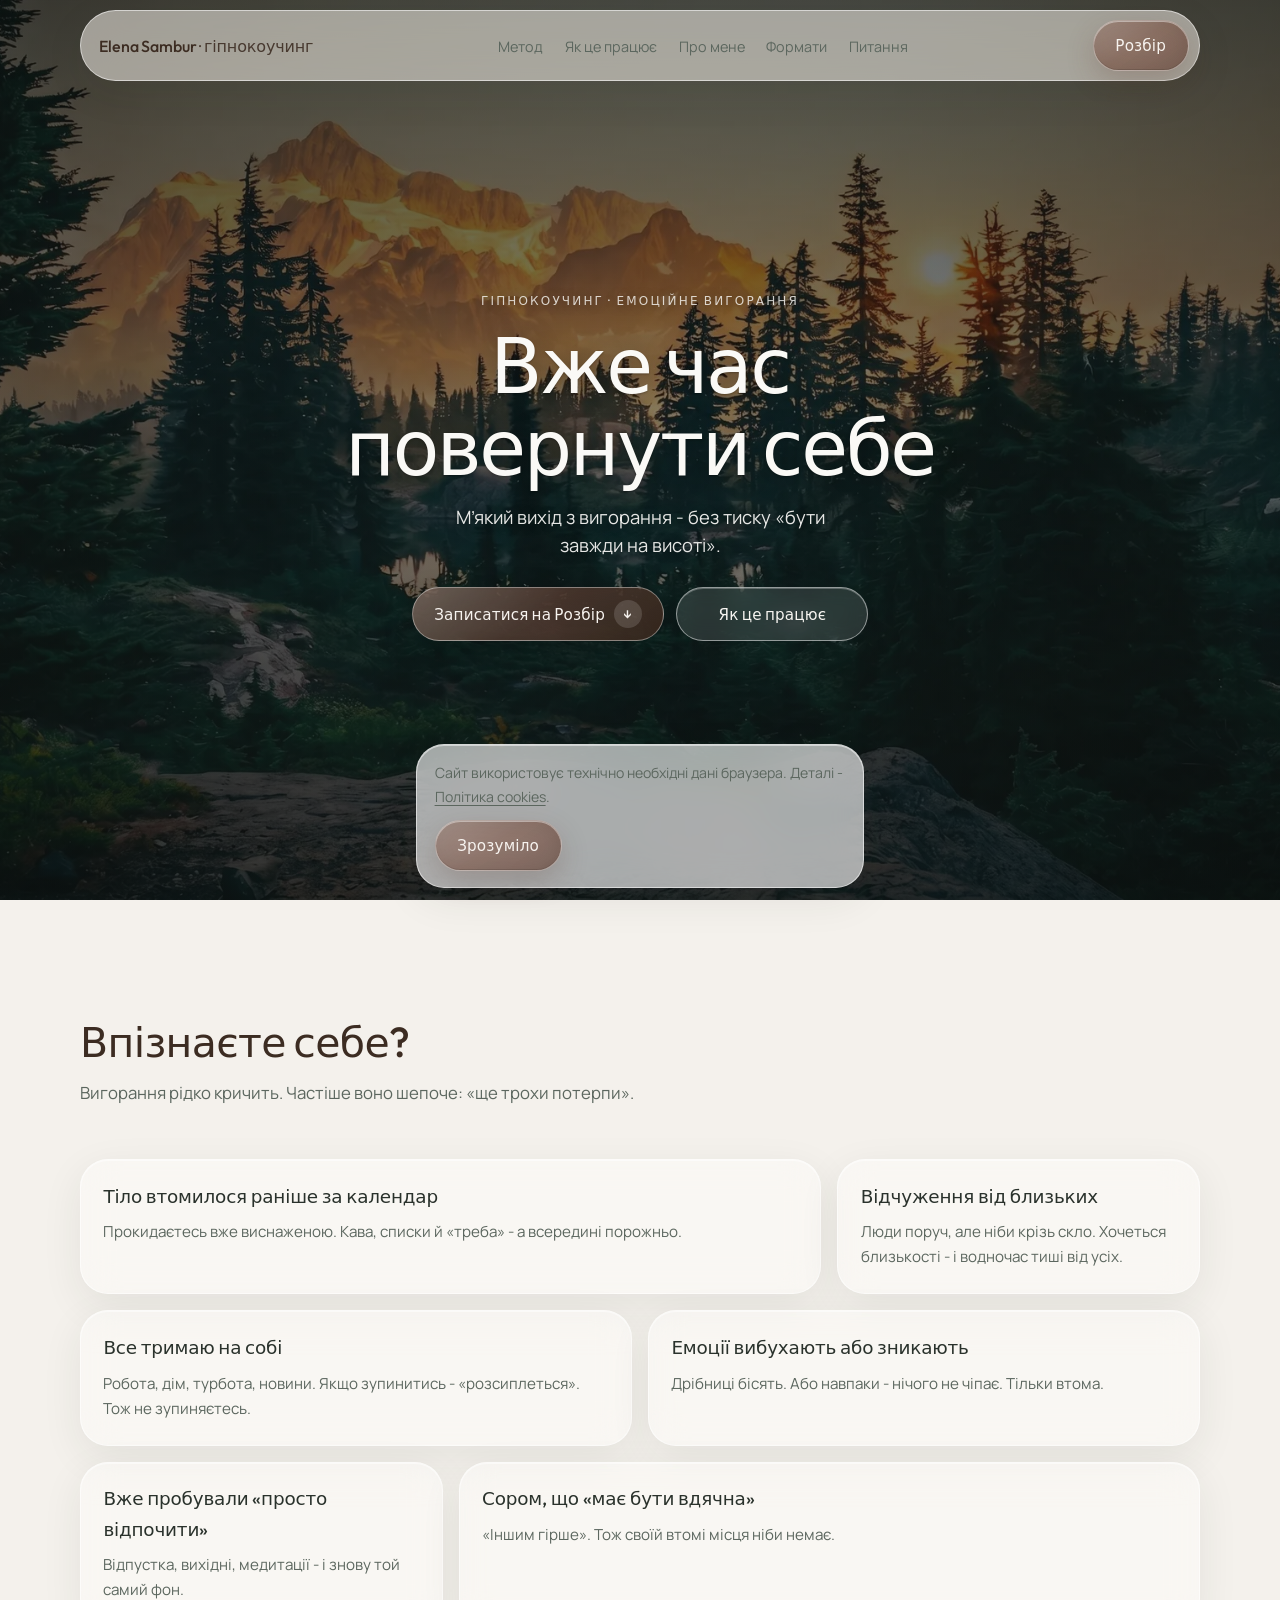
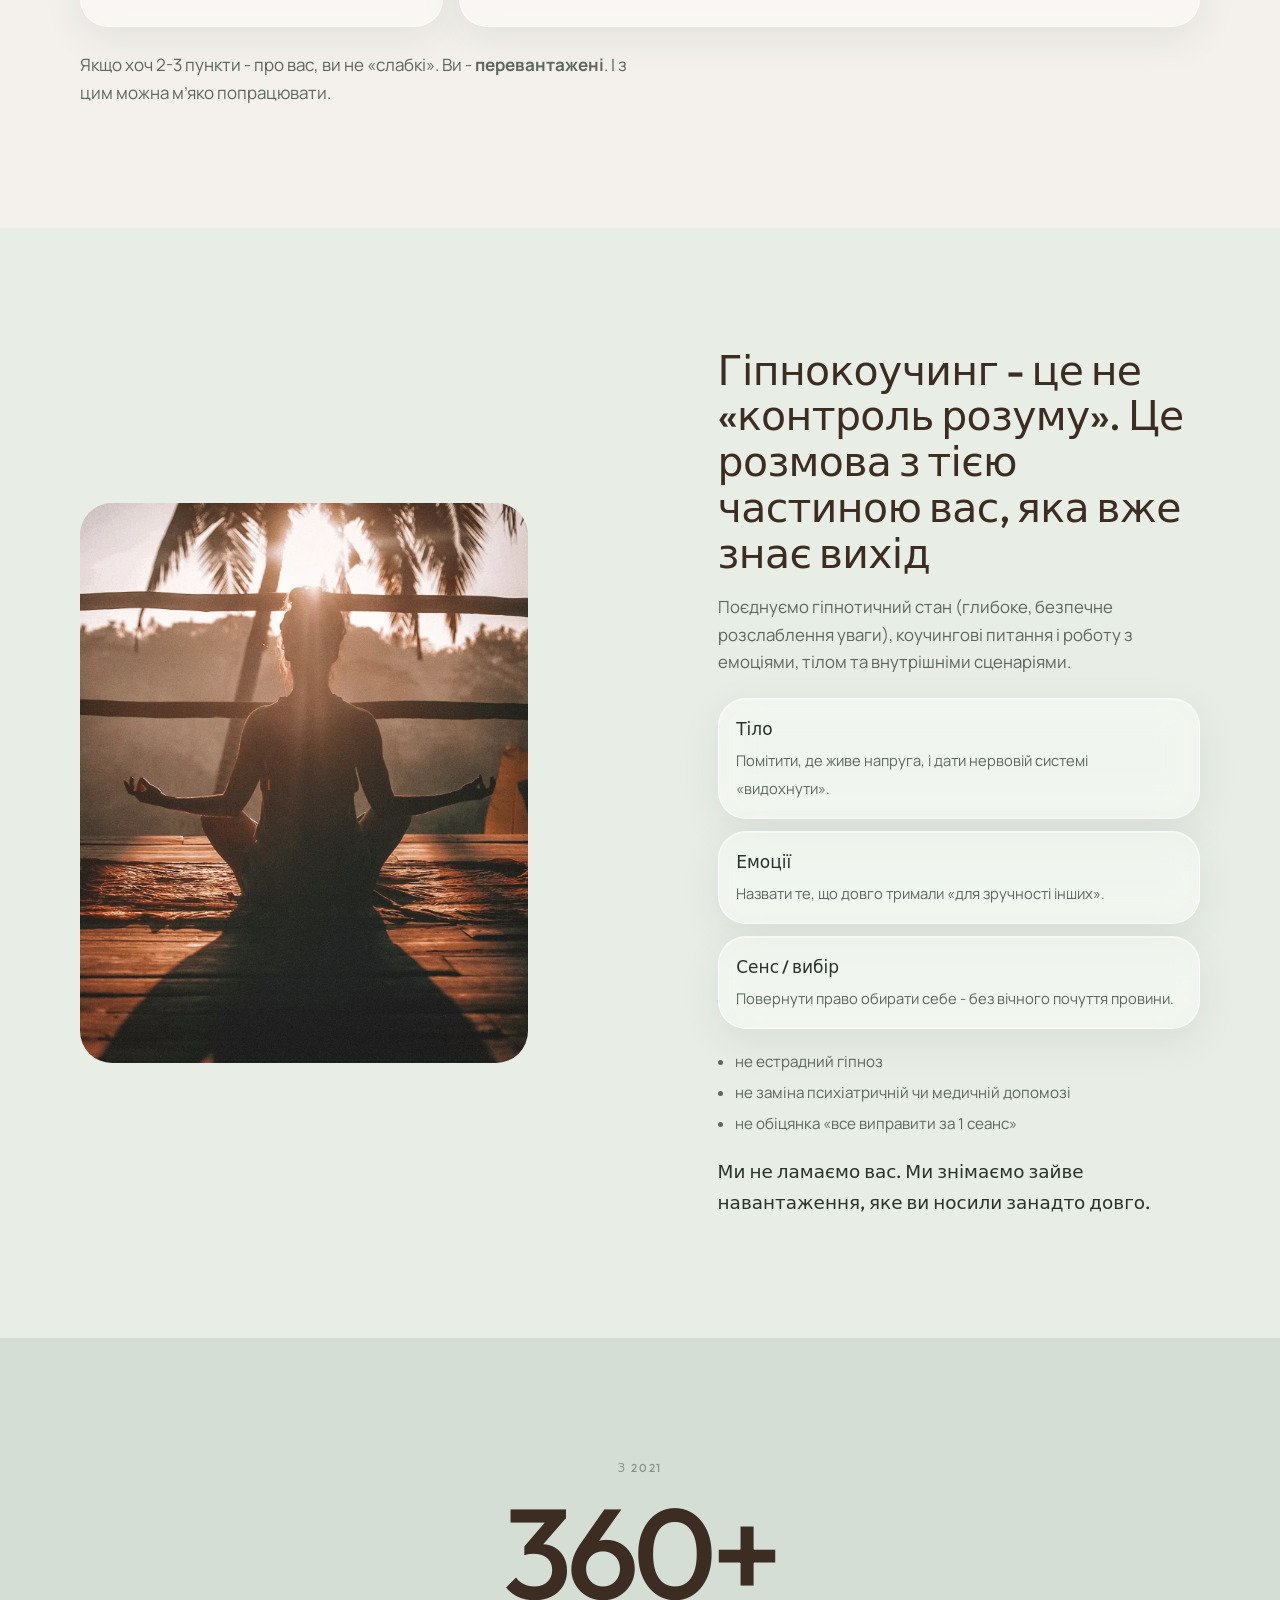
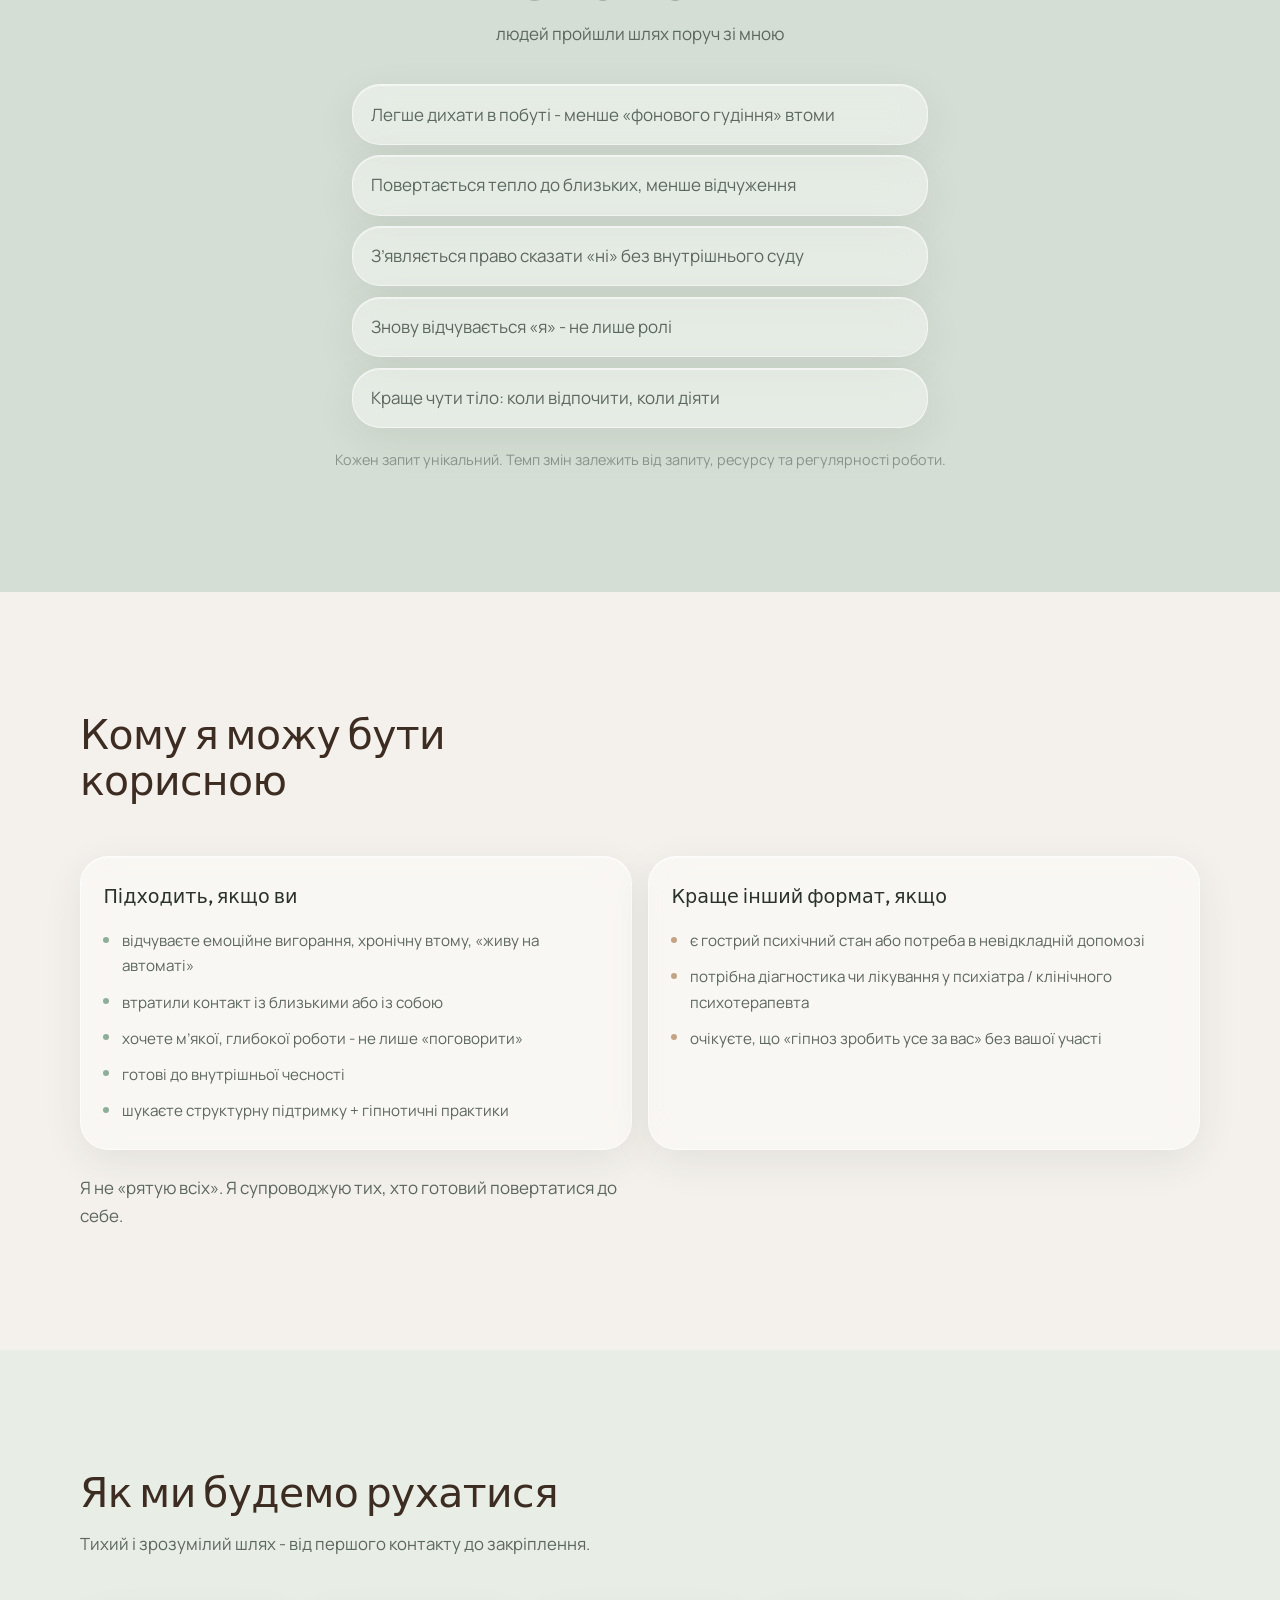
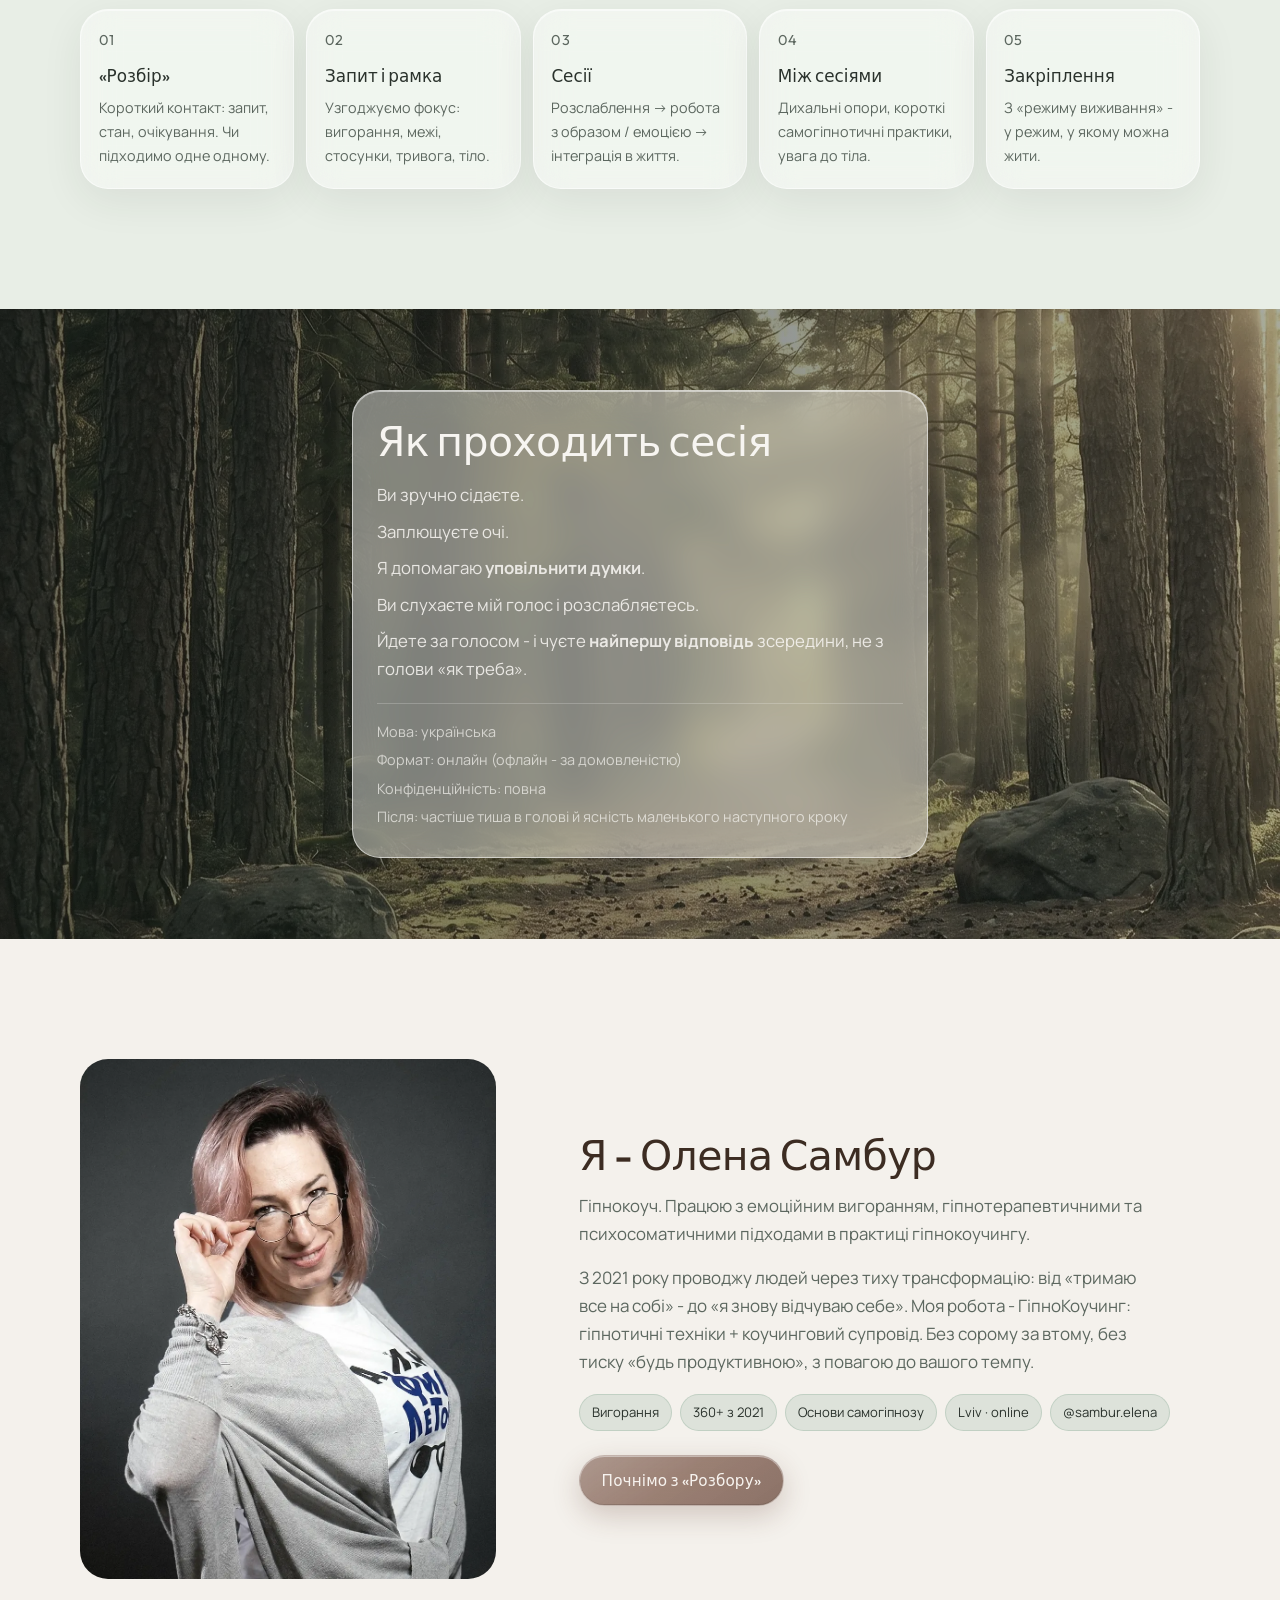
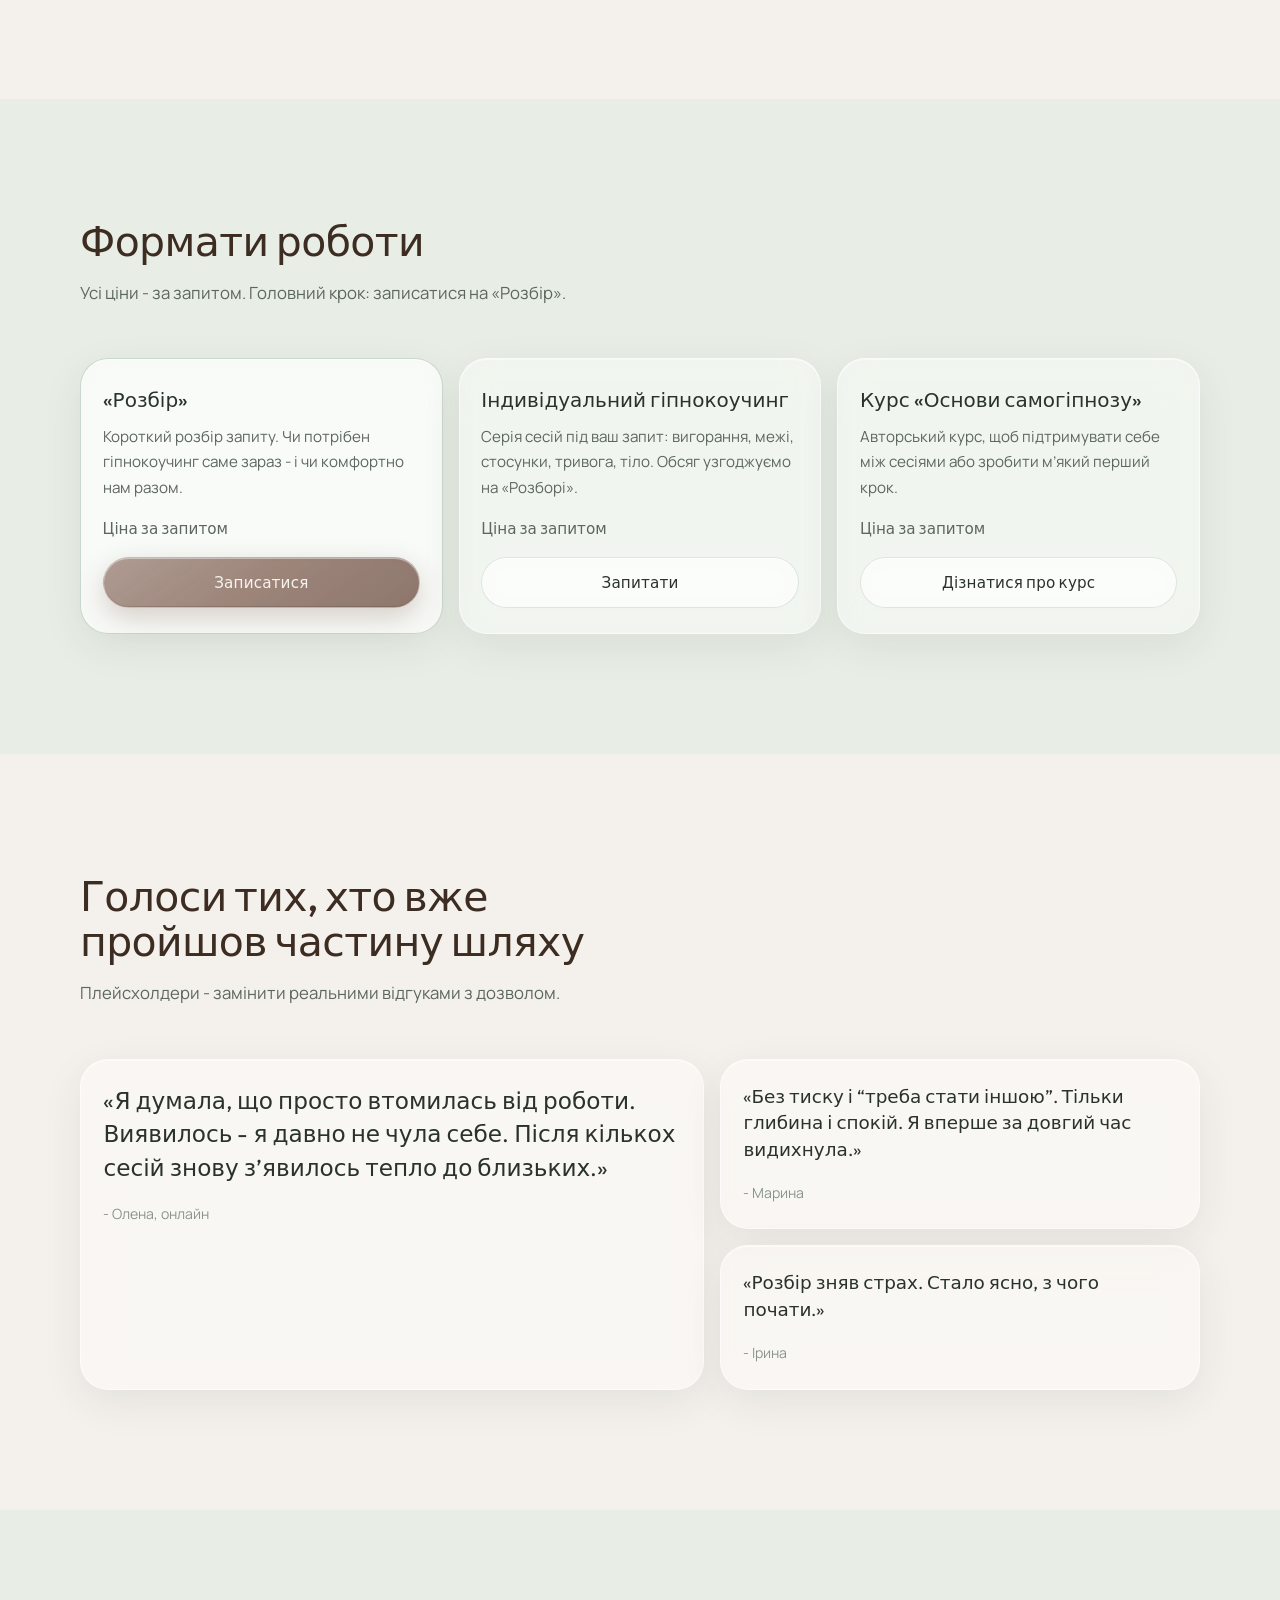
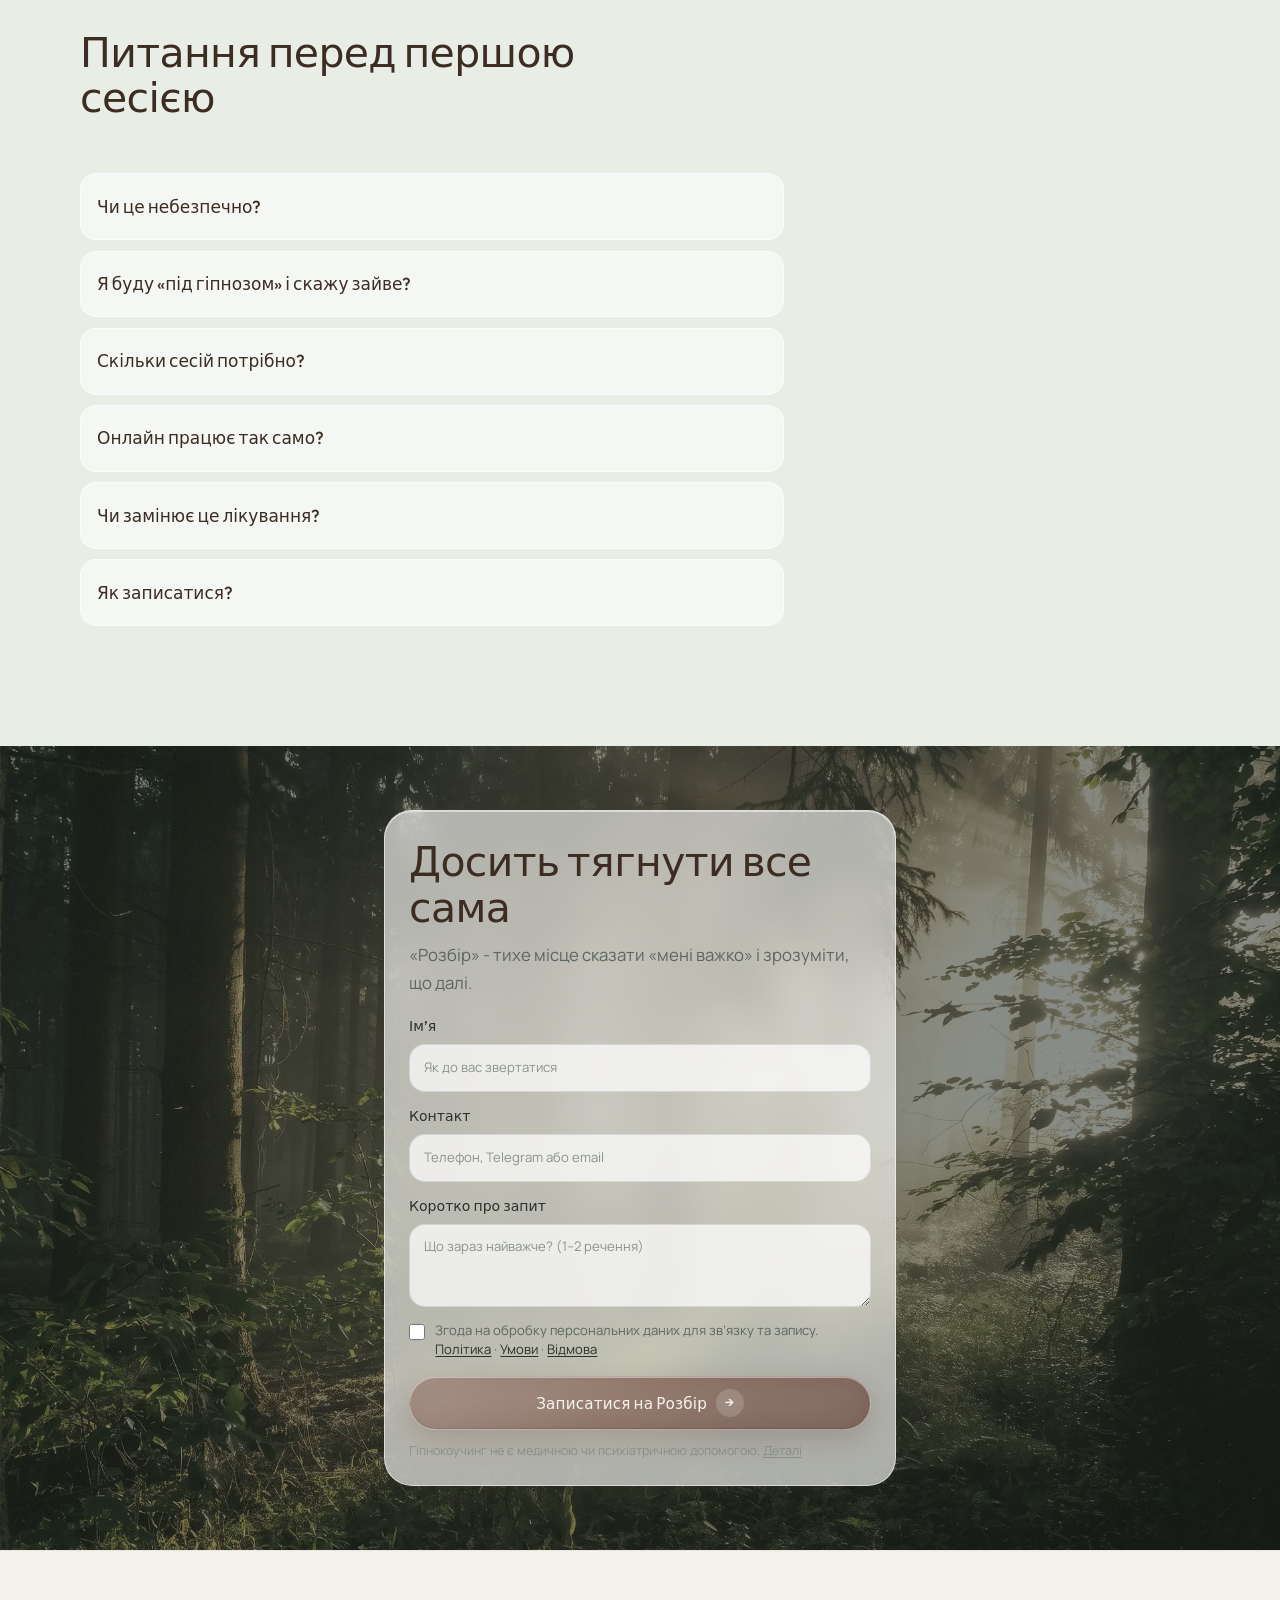
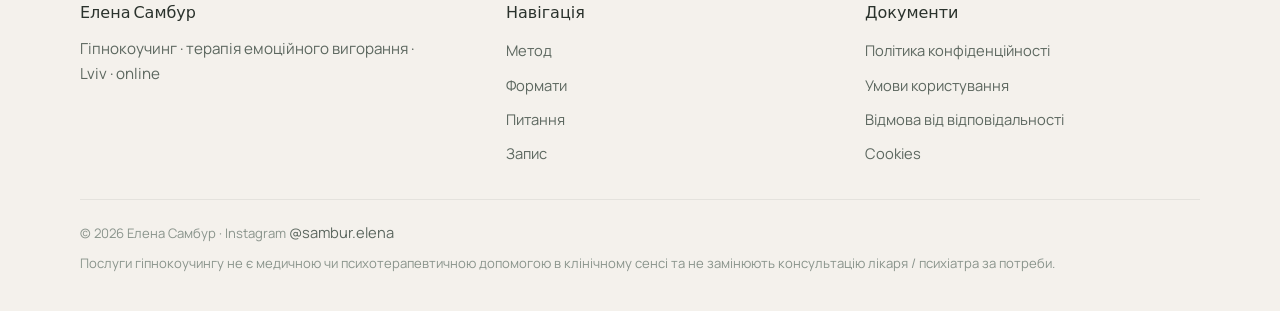
==== index.html @ 3b455945 "first" ====
<!DOCTYPE html>
<html lang="uk">
  <head>
    <meta charset="utf-8" />
    <meta name="viewport" content="width=device-width, initial-scale=1, viewport-fit=cover" />
    <title>Елена Самбур — гіпнокоучинг і терапія емоційного вигорання</title>
    <meta
      name="description"
      content="Гіпнокоучинг для жінок, які втомилися «тримати все». Понад 360 людей з 2021. Запис на «Розбір»."
    />
    <meta property="og:title" content="Повернення до себе · гіпнокоучинг Елени Самбур" />
    <meta
      property="og:description"
      content="М’який вихід з емоційного вигорання. Запис на «Розбір»."
    />
    <link rel="preconnect" href="https://fonts.googleapis.com" />
    <link rel="preconnect" href="https://fonts.gstatic.com" crossorigin />
    <link
      href="https://fonts.googleapis.com/css2?family=Manrope:wght@400;500;600&family=Outfit:wght@400;500;600&display=swap"
      rel="stylesheet"
    />
    <link rel="stylesheet" href="css/styles.css" />
  </head>
  <body>
    <a class="faint" href="#main" style="position: absolute; left: -999px">До змісту</a>

    <div class="nav-shell">
      <nav class="nav-island" aria-label="Головна навігація">
        <a class="logo" href="index.html">Elena Sambur <span>· гіпнокоучинг</span></a>
        <ul class="nav-links">
          <li><a href="#method">Метод</a></li>
          <li><a href="#path">Як це працює</a></li>
          <li><a href="#about">Про мене</a></li>
          <li><a href="#offers">Формати</a></li>
          <li><a href="#faq">Питання</a></li>
        </ul>
        <a class="btn btn--primary nav-cta" href="#zapis">Розбір</a>
        <button class="nav-toggle" type="button" aria-label="Меню" aria-expanded="false">
          <span></span><span></span><span></span>
        </button>
      </nav>
    </div>

    <div class="nav-drawer">
      <ul>
        <li><a href="#method">Метод</a></li>
        <li><a href="#path">Як це працює</a></li>
        <li><a href="#about">Про мене</a></li>
        <li><a href="#offers">Формати</a></li>
        <li><a href="#faq">Питання</a></li>
        <li><a href="#zapis">Записатися</a></li>
      </ul>
    </div>

    <main id="main">
      <!-- HERO: photo + type + CTA only -->
      <header class="hero">
        <!-- layers: photo → color scrim → content -->
        <div class="hero__media" aria-hidden="true">
          <picture>
            <source srcset="assets/images/hero1.webp" type="image/webp" />
            <img
              src="assets/images/hero1.jpg"
              alt=""
              width="1920"
              height="1280"
              fetchpriority="high"
              decoding="async"
            />
          </picture>
        </div>
        <div class="hero__scrim" aria-hidden="true"></div>
        <div class="hero__content">
          <p class="eyebrow">Гіпнокоучинг · емоційне вигорання</p>
          <h1 class="display">Вже час повернути себе</h1>
          <p class="lede">
            М’який вихід з вигорання - без тиску «бути завжди на висоті».
          </p>
          <div class="hero__actions">
            <a class="btn btn--on-dark" href="#zapis">
              Записатися на Розбір
              <span class="btn__icon" aria-hidden="true">↓</span>
            </a>
            <a class="btn btn--ghost-light" href="#path">Як це працює</a>
          </div>
        </div>
      </header>

      <!-- PAIN -->
      <section class="section section--elevated" id="pain" aria-labelledby="pain-title">
        <div class="wrap">
          <div class="section-head reveal">
            <h2 class="display" id="pain-title">Впізнаєте себе?</h2>
            <p class="lede">Вигорання рідко кричить. Частіше воно шепоче: «ще трохи потерпи».</p>
          </div>
          <div class="pain-grid">
            <article class="card glass reveal">
              <h3>Тіло втомилося раніше за календар</h3>
              <p>Прокидаєтесь вже виснаженою. Кава, списки й «треба» - а всередині порожньо.</p>
            </article>
            <article class="card glass reveal">
              <h3>Відчуження від близьких</h3>
              <p>Люди поруч, але ніби крізь скло. Хочеться близькості - і водночас тиші від усіх.</p>
            </article>
            <article class="card glass reveal">
              <h3>Все тримаю на собі</h3>
              <p>Робота, дім, турбота, новини. Якщо зупинитись - «розсиплеться». Тож не зупиняєтесь.</p>
            </article>
            <article class="card glass reveal">
              <h3>Емоції вибухають або зникають</h3>
              <p>Дрібниці бісять. Або навпаки - нічого не чіпає. Тільки втома.</p>
            </article>
            <article class="card glass reveal">
              <h3>Вже пробували «просто відпочити»</h3>
              <p>Відпустка, вихідні, медитації - і знову той самий фон.</p>
            </article>
            <article class="card glass reveal">
              <h3>Сором, що «має бути вдячна»</h3>
              <p>«Іншим гірше». Тож своїй втомі місця ніби немає.</p>
            </article>
          </div>
          <p class="bridge reveal">
            Якщо хоч 2-3 пункти - про вас, ви не «слабкі». Ви - <strong>перевантажені</strong>. І з
            цим можна м’яко попрацювати.
          </p>
        </div>
      </section>

      <!-- METHOD -->
      <section class="section" id="method" aria-labelledby="method-title">
        <div class="wrap split">
          <div class="split__media reveal">
            <picture>
              <source srcset="assets/images/method-morning.webp" type="image/webp" />
              <img
                src="assets/images/method-morning.jpg"
                alt="Медитація, спокій і присутність у тілі"
                width="1200"
                height="1500"
                loading="lazy"
                decoding="async"
              />
            </picture>
          </div>
          <div class="reveal">
            <h2 class="display" id="method-title">
              Гіпнокоучинг - це не «контроль розуму». Це розмова з тією частиною вас, яка вже знає
              вихід
            </h2>
            <p class="lede" style="margin-top: 1rem">
              Поєднуємо гіпнотичний стан (глибоке, безпечне розслаблення уваги), коучингові питання
              і роботу з емоціями, тілом та внутрішніми сценаріями.
            </p>
            <div class="pillars">
              <div class="pillar glass">
                <strong>Тіло</strong>
                <span>Помітити, де живе напруга, і дати нервовій системі «видохнути».</span>
              </div>
              <div class="pillar glass">
                <strong>Емоції</strong>
                <span>Назвати те, що довго тримали «для зручності інших».</span>
              </div>
              <div class="pillar glass">
                <strong>Сенс / вибір</strong>
                <span>Повернути право обирати себе - без вічного почуття провини.</span>
              </div>
            </div>
            <ul class="not-list">
              <li>не естрадний гіпноз</li>
              <li>не заміна психіатричній чи медичній допомозі</li>
              <li>не обіцянка «все виправити за 1 сеанс»</li>
            </ul>
            <p class="anchor-phrase">
              Ми не ламаємо вас. Ми знімаємо зайве навантаження, яке ви носили занадто довго.
            </p>
          </div>
        </div>
      </section>

      <!-- RESULTS -->
      <section class="section section--deep results" id="results" aria-labelledby="results-title">
        <div class="wrap">
          <p class="eyebrow reveal" style="text-align: center">З 2021</p>
          <p class="stat reveal" id="results-title">360+</p>
          <p class="stat-label reveal">людей пройшли шлях поруч зі мною</p>
          <ul class="results-list">
            <li class="glass reveal">Легше дихати в побуті - менше «фонового гудіння» втоми</li>
            <li class="glass reveal">Повертається тепло до близьких, менше відчуження</li>
            <li class="glass reveal">З’являється право сказати «ні» без внутрішнього суду</li>
            <li class="glass reveal">Знову відчувається «я» - не лише ролі</li>
            <li class="glass reveal">Краще чути тіло: коли відпочити, коли діяти</li>
          </ul>
          <p class="faint reveal" style="margin-top: 1.25rem; text-align: center">
            Кожен запит унікальний. Темп змін залежить від запиту, ресурсу та регулярності роботи.
          </p>
        </div>
      </section>

      <!-- FOR WHOM -->
      <section class="section section--elevated" id="for-whom" aria-labelledby="for-title">
        <div class="wrap">
          <div class="section-head reveal">
            <h2 class="display" id="for-title">Кому я можу бути корисною</h2>
          </div>
          <div class="two-col">
            <div class="list-card glass reveal">
              <h3>Підходить, якщо ви</h3>
              <ul>
                <li>відчуваєте емоційне вигорання, хронічну втому, «живу на автоматі»</li>
                <li>втратили контакт із близькими або із собою</li>
                <li>хочете м’якої, глибокої роботи - не лише «поговорити»</li>
                <li>готові до внутрішньої чесності</li>
                <li>шукаєте структурну підтримку + гіпнотичні практики</li>
              </ul>
            </div>
            <div class="list-card list-card--soft glass reveal">
              <h3>Краще інший формат, якщо</h3>
              <ul>
                <li>є гострий психічний стан або потреба в невідкладній допомозі</li>
                <li>потрібна діагностика чи лікування у психіатра / клінічного психотерапевта</li>
                <li>очікуєте, що «гіпноз зробить усе за вас» без вашої участі</li>
              </ul>
            </div>
          </div>
          <p class="bridge reveal">
            Я не «рятую всіх». Я супроводжую тих, хто готовий повертатися до себе.
          </p>
        </div>
      </section>

      <!-- PATH -->
      <section class="section" id="path" aria-labelledby="path-title">
        <div class="wrap">
          <div class="section-head reveal">
            <h2 class="display" id="path-title">Як ми будемо рухатися</h2>
            <p class="lede">Тихий і зрозумілий шлях - від першого контакту до закріплення.</p>
          </div>
          <div class="steps">
            <article class="step glass reveal">
              <p class="step__n">01</p>
              <h3>«Розбір»</h3>
              <p>Короткий контакт: запит, стан, очікування. Чи підходимо одне одному.</p>
            </article>
            <article class="step glass reveal">
              <p class="step__n">02</p>
              <h3>Запит і рамка</h3>
              <p>Узгоджуємо фокус: вигорання, межі, стосунки, тривога, тіло.</p>
            </article>
            <article class="step glass reveal">
              <p class="step__n">03</p>
              <h3>Сесії</h3>
              <p>Розслаблення → робота з образом / емоцією → інтеграція в життя.</p>
            </article>
            <article class="step glass reveal">
              <p class="step__n">04</p>
              <h3>Між сесіями</h3>
              <p>Дихальні опори, короткі самогіпнотичні практики, увага до тіла.</p>
            </article>
            <article class="step glass reveal">
              <p class="step__n">05</p>
              <h3>Закріплення</h3>
              <p>З «режиму виживання» - у режим, у якому можна жити.</p>
            </article>
          </div>
        </div>
      </section>

      <!-- SESSION -->
      <section class="session" id="session" aria-labelledby="session-title">
        <!-- layers: photo 2 → color scrim → glass panel -->
        <div class="session__media" aria-hidden="true">
          <picture>
            <source srcset="assets/images/session-forest.webp" type="image/webp" />
            <img
              src="assets/images/session-forest.jpg"
              alt=""
              width="1920"
              height="1280"
              loading="lazy"
              decoding="async"
            />
          </picture>
        </div>
        <div class="session__scrim" aria-hidden="true"></div>
        <div class="session__panel glass reveal">
          <h2 class="display" id="session-title">Як проходить сесія</h2>
          <div class="session__story">
            <p>Ви зручно сідаєте.</p>
            <p>Заплющуєте очі.</p>
            <p>Я допомагаю <strong>уповільнити думки</strong>.</p>
            <p>Ви слухаєте мій голос і розслабляєтесь.</p>
            <p>
              Йдете за голосом - і чуєте <strong>найпершу відповідь</strong> зсередини, не з голови
              «як треба».
            </p>
          </div>
          <div class="session__meta">
            <span>Мова: українська</span>
            <span>Формат: онлайн (офлайн - за домовленістю)</span>
            <span>Конфіденційність: повна</span>
            <span>Після: частіше тиша в голові й ясність маленького наступного кроку</span>
          </div>
        </div>
      </section>

      <!-- ABOUT -->
      <section class="section section--elevated" id="about" aria-labelledby="about-title">
        <div class="wrap about-grid">
          <div class="about-photo reveal">
            <picture>
              <source srcset="assets/images/elena-sambur-portrait.webp" type="image/webp" />
              <img
                src="assets/images/elena-sambur-portrait.jpg"
                alt="Олена Самбур, гіпнокоуч"
                width="900"
                height="1125"
                loading="lazy"
                decoding="async"
              />
            </picture>
          </div>
          <div class="reveal">
            <h2 class="display" id="about-title">Я - Олена Самбур</h2>
            <p class="lede" style="margin-top: 0.85rem">
              Гіпнокоуч. Працюю з емоційним вигоранням, гіпнотерапевтичними та психосоматичними
              підходами в практиці гіпнокоучингу.
            </p>
            <p class="muted" style="margin-top: 1rem; max-width: 36rem">
              З 2021 року проводжу людей через тиху трансформацію: від «тримаю все на собі» - до «я
              знову відчуваю себе». Моя робота - ГіпноКоучинг: гіпнотичні техніки + коучинговий
              супровід. Без сорому за втому, без тиску «будь продуктивною», з повагою до вашого
              темпу.
            </p>
            <div class="about-facts">
              <span class="chip">Вигорання</span>
              <span class="chip">360+ з 2021</span>
              <span class="chip">Основи самогіпнозу</span>
              <span class="chip">Lviv · online</span>
              <span class="chip">@sambur.elena</span>
            </div>
            <a class="btn btn--primary" href="#zapis">Почнімо з «Розбору»</a>
          </div>
        </div>
      </section>

      <!-- OFFERS -->
      <section class="section" id="offers" aria-labelledby="offers-title">
        <div class="wrap">
          <div class="section-head reveal">
            <h2 class="display" id="offers-title">Формати роботи</h2>
            <p class="lede">Усі ціни - за запитом. Головний крок: записатися на «Розбір».</p>
          </div>
          <div class="offers">
            <article class="offer offer--featured glass reveal">
              <h3>«Розбір»</h3>
              <p>
                Короткий розбір запиту. Чи потрібен гіпнокоучинг саме зараз - і чи комфортно нам
                разом.
              </p>
              <p class="offer__price">Ціна за запитом</p>
              <a class="btn btn--primary" href="#zapis">Записатися</a>
            </article>
            <article class="offer glass reveal">
              <h3>Індивідуальний гіпнокоучинг</h3>
              <p>
                Серія сесій під ваш запит: вигорання, межі, стосунки, тривога, тіло. Обсяг
                узгоджуємо на «Розборі».
              </p>
              <p class="offer__price">Ціна за запитом</p>
              <a class="btn btn--ghost" href="#zapis">Запитати</a>
            </article>
            <article class="offer glass reveal">
              <h3>Курс «Основи самогіпнозу»</h3>
              <p>
                Авторський курс, щоб підтримувати себе між сесіями або зробити м’який перший крок.
              </p>
              <p class="offer__price">Ціна за запитом</p>
              <a class="btn btn--ghost" href="#zapis">Дізнатися про курс</a>
            </article>
          </div>
        </div>
      </section>

      <!-- TESTIMONIALS -->
      <section class="section section--elevated" id="voices" aria-labelledby="voices-title">
        <div class="wrap">
          <div class="section-head reveal">
            <h2 class="display" id="voices-title">Голоси тих, хто вже пройшов частину шляху</h2>
            <p class="lede">Плейсхолдери - замінити реальними відгуками з дозволом.</p>
          </div>
          <div class="quotes">
            <blockquote class="quote quote--large glass reveal">
              <p>
                «Я думала, що просто втомилась від роботи. Виявилось - я давно не чула себе. Після
                кількох сесій знову з’явилось тепло до близьких.»
              </p>
              <footer>- Олена, онлайн</footer>
            </blockquote>
            <blockquote class="quote glass reveal">
              <p>«Без тиску і “треба стати іншою”. Тільки глибина і спокій. Я вперше за довгий час видихнула.»</p>
              <footer>- Марина</footer>
            </blockquote>
            <blockquote class="quote glass reveal">
              <p>«Розбір зняв страх. Стало ясно, з чого почати.»</p>
              <footer>- Ірина</footer>
            </blockquote>
          </div>
        </div>
      </section>

      <!-- FAQ -->
      <section class="section" id="faq" aria-labelledby="faq-title">
        <div class="wrap">
          <div class="section-head reveal">
            <h2 class="display" id="faq-title">Питання перед першою сесією</h2>
          </div>
          <div class="faq reveal">
            <details>
              <summary>Чи це небезпечно?</summary>
              <p>
                Ні. У гіпнокоучингу ви залишаєтесь у контакті з собою. Це кероване глибоке
                розслаблення уваги, не втрата контролю.
              </p>
            </details>
            <details>
              <summary>Я буду «під гіпнозом» і скажу зайве?</summary>
              <p>
                Ви не стаєте маріонеткою. Можете говорити, мовчати, відкрити очі. Межі поваги -
                основа роботи.
              </p>
            </details>
            <details>
              <summary>Скільки сесій потрібно?</summary>
              <p>
                Залежить від запиту. На «Розборі» окреслимо реалістичний горизонт.
              </p>
            </details>
            <details>
              <summary>Онлайн працює так само?</summary>
              <p>
                Так. Тиша, навушники, безпечний простір вдома - звичний і ефективний формат.
              </p>
            </details>
            <details>
              <summary>Чи замінює це лікування?</summary>
              <p>
                Ні. Гіпнокоучинг не є медициною чи психіатрією. За потреби рекомендую звернутися до
                відповідного спеціаліста. Див.
                <a href="disclaimer.html">Відмову від відповідальності</a>.
              </p>
            </details>
            <details>
              <summary>Як записатися?</summary>
              <p>
                Натисніть «Записатися на Розбір» і залиште короткий запит у формі внизу сторінки.
                Я зв’яжусь з вами для узгодження наступного кроку.
              </p>
            </details>
          </div>
        </div>
      </section>

      <!-- FINAL CTA / booking (channel-agnostic) -->
      <section class="final" id="zapis" aria-labelledby="zapis-title">
        <!-- layers: photo 3 → color scrim → glass form panel -->
        <div class="final__media" aria-hidden="true">
          <picture>
            <source srcset="assets/images/final-path.webp" type="image/webp" />
            <img
              src="assets/images/final-path.jpg"
              alt=""
              width="1920"
              height="1200"
              loading="lazy"
              decoding="async"
            />
          </picture>
        </div>
        <div class="final__scrim" aria-hidden="true"></div>
        <div class="final__panel glass glass--strong reveal">
          <h2 class="display" id="zapis-title">Досить тягнути все сама</h2>
          <p class="lede">
            «Розбір» - тихе місце сказати «мені важко» і зрозуміти, що далі.
          </p>
          <form class="booking-form" id="booking-form" novalidate>
            <label class="field">
              <span>Ім’я</span>
              <input type="text" name="name" autocomplete="name" required placeholder="Як до вас звертатися" />
            </label>
            <label class="field">
              <span>Контакт</span>
              <input
                type="text"
                name="contact"
                autocomplete="tel"
                required
                placeholder="Телефон, Telegram або email"
              />
            </label>
            <label class="field">
              <span>Коротко про запит</span>
              <textarea name="message" rows="3" placeholder="Що зараз найважче? (1–2 речення)"></textarea>
            </label>
            <label class="consent">
              <input type="checkbox" name="consent" required />
              <span
                >Згода на обробку персональних даних для зв’язку та запису.
                <a href="privacy.html">Політика</a> ·
                <a href="terms.html">Умови</a> ·
                <a href="disclaimer.html">Відмова</a></span
              >
            </label>
            <button class="btn btn--primary" type="submit">
              Записатися на Розбір
              <span class="btn__icon" aria-hidden="true">→</span>
            </button>
            <p class="form-status" id="booking-status" hidden role="status"></p>
          </form>
          <p class="micro-disclaimer">
            Гіпнокоучинг не є медичною чи психіатричною допомогою.
            <a href="disclaimer.html">Деталі</a>
          </p>
        </div>
      </section>
    </main>

    <footer class="footer">
      <div class="wrap footer__grid">
        <div>
          <h3>Елена Самбур</h3>
          <p class="muted" style="font-size: 0.95rem; max-width: 22rem">
            Гіпнокоучинг · терапія емоційного вигорання · Lviv · online
          </p>
        </div>
        <div>
          <h3>Навігація</h3>
          <ul>
            <li><a href="#method">Метод</a></li>
            <li><a href="#offers">Формати</a></li>
            <li><a href="#faq">Питання</a></li>
            <li><a href="#zapis">Запис</a></li>
          </ul>
        </div>
        <div>
          <h3>Документи</h3>
          <ul>
            <li><a href="privacy.html">Політика конфіденційності</a></li>
            <li><a href="terms.html">Умови користування</a></li>
            <li><a href="disclaimer.html">Відмова від відповідальності</a></li>
            <li><a href="cookies.html">Cookies</a></li>
          </ul>
        </div>
      </div>
      <div class="wrap footer__legal">
        <p>
          © <span id="y"></span> Елена Самбур · Instagram
          <a href="https://www.instagram.com/sambur.elena/" rel="noopener noreferrer" target="_blank"
            >@sambur.elena</a
          >
        </p>
        <p>
          Послуги гіпнокоучингу не є медичною чи психотерапевтичною допомогою в клінічному сенсі та
          не замінюють консультацію лікаря / психіатра за потреби.
        </p>
      </div>
    </footer>

    <div class="cookie-banner glass glass--strong" role="dialog" aria-label="Cookies">
      <p>
        Сайт використовує технічно необхідні дані браузера. Деталі -
        <a href="cookies.html">Політика cookies</a>.
      </p>
      <div class="cookie-banner__actions">
        <button class="btn btn--primary" type="button" data-cookie-ok>Зрозуміло</button>
      </div>
    </div>

    <script>
      document.getElementById("y").textContent = new Date().getFullYear();
    </script>
    <script src="js/main.js"></script>
  </body>
</html>
---- css/styles.css ----
/* Mist Grove — Елена Самбур · гіпнокоучинг */
:root {
  --bg: #e8eee6;
  --bg-elevated: #f4f1ec;
  --bg-deep: #d5ded4;
  --ink: #2a322c;
  --ink-muted: #5c675f;
  --ink-faint: #8a948c;
  /* Darkest wood brown from yoga boards (logo + section titles) */
  --heading: #3c2c22;
  --heading-hover: #5a4538;
  --accent: #8fae9a;
  --accent-deep: #6b8f7a;
  --accent-warm: #c4a484;
  --glass: rgba(255, 255, 255, 0.42);
  --glass-strong: rgba(255, 255, 255, 0.62);
  --glass-border: rgba(255, 255, 255, 0.55);
  --glass-shadow: 0 12px 40px rgba(42, 50, 44, 0.08);
  /* Buttons — mid wood-board brown */
  --btn: #5c3223;
  --btn-rgb: 92, 50, 35;
  --cta-text: #f7f3ef;
  --radius-card: 28px;
  --radius-sm: 16px;
  --radius-pill: 999px;
  --font-display: "Outfit", system-ui, sans-serif;
  --font-body: "Manrope", system-ui, sans-serif;
  --ease: cubic-bezier(0.16, 1, 0.3, 1);
  --nav-h: 64px;
  --max: 1120px;
}

*,
*::before,
*::after {
  box-sizing: border-box;
  margin: 0;
  padding: 0;
}

html {
  scroll-behavior: smooth;
  -webkit-text-size-adjust: 100%;
  text-size-adjust: 100%;
}

@media (prefers-reduced-motion: reduce) {
  html {
    scroll-behavior: auto;
  }
  .reveal {
    opacity: 1 !important;
    transform: none !important;
    filter: none !important;
    transition: none !important;
  }
}

body {
  font-family: var(--font-body);
  font-size: 16px;
  line-height: 1.65;
  color: var(--ink);
  background: var(--bg);
  -webkit-font-smoothing: antialiased;
  text-rendering: optimizeLegibility;
  overflow-x: clip;
  min-width: 0;
}

@media (min-width: 768px) {
  body {
    font-size: 17px;
  }
}

img {
  max-width: 100%;
  display: block;
  height: auto;
}

/* Prevent flex/grid children from forcing horizontal overflow */
img,
svg,
video,
canvas,
iframe {
  max-width: 100%;
}

a {
  color: inherit;
  text-decoration-thickness: 1px;
  text-underline-offset: 0.18em;
}

a:hover {
  color: var(--accent-deep);
}

button,
input,
textarea {
  font: inherit;
}

/* —— Typography —— */
.display {
  font-family: var(--font-display);
  font-weight: 500;
  letter-spacing: -0.02em;
  line-height: 1.12;
}

/* Section titles (h1/h2) — dark wood brown like logo */
h1.display,
h2.display,
.section-head .display,
main h2.display {
  color: var(--heading);
}

h1.display {
  font-size: clamp(2.35rem, 5.5vw, 4.25rem);
}

h2.display {
  font-size: clamp(1.75rem, 3.2vw, 2.65rem);
  letter-spacing: -0.015em;
}

.lede {
  color: var(--ink-muted);
  max-width: 38rem;
  font-size: 1.05rem;
}

.eyebrow {
  font-family: var(--font-display);
  font-size: 0.72rem;
  font-weight: 500;
  letter-spacing: 0.16em;
  text-transform: uppercase;
  color: var(--ink-faint);
  margin-bottom: 0.85rem;
}

.muted {
  color: var(--ink-muted);
}

.faint {
  color: var(--ink-faint);
  font-size: 0.9rem;
}

/* —— Layout —— */
.wrap {
  width: min(100% - 1.5rem, var(--max));
  margin-inline: auto;
}

@media (min-width: 480px) {
  .wrap {
    width: min(100% - 2rem, var(--max));
  }
}

@media (min-width: 768px) {
  .wrap {
    width: min(100% - 2.5rem, var(--max));
  }
}

.section {
  padding: clamp(4rem, 10vw, 7.5rem) 0;
}

.section--tight {
  padding: clamp(3rem, 7vw, 5rem) 0;
}

.section--elevated {
  background: var(--bg-elevated);
}

.section--deep {
  background: var(--bg-deep);
}

.section-head {
  margin-bottom: clamp(2rem, 5vw, 3.25rem);
  max-width: 36rem;
}

.section-head .lede {
  margin-top: 0.85rem;
}

/* —— Glass —— */
.glass {
  background: var(--glass);
  backdrop-filter: blur(18px) saturate(140%);
  -webkit-backdrop-filter: blur(18px) saturate(140%);
  border: 1px solid var(--glass-border);
  border-radius: var(--radius-card);
  box-shadow:
    inset 0 1px 0 rgba(255, 255, 255, 0.5),
    var(--glass-shadow);
}

.glass--strong {
  background: var(--glass-strong);
}

@media (prefers-reduced-transparency: reduce) {
  .glass,
  .glass--strong,
  .nav-island {
    background: rgba(244, 241, 236, 0.96);
    backdrop-filter: none;
    -webkit-backdrop-filter: none;
  }
}

/* —— Buttons (glass, brand #5C3223 only on CTAs) —— */
.btn {
  display: inline-flex;
  align-items: center;
  justify-content: center;
  gap: 0.55rem;
  min-height: 3rem;
  padding: 0.75rem 1.35rem;
  border-radius: var(--radius-pill);
  border: 1px solid transparent;
  font-family: var(--font-display);
  font-weight: 500;
  font-size: 0.95rem;
  letter-spacing: 0.01em;
  cursor: pointer;
  transition:
    transform 0.35s var(--ease),
    background 0.35s var(--ease),
    color 0.35s var(--ease),
    border-color 0.35s var(--ease),
    box-shadow 0.35s var(--ease),
    opacity 0.35s var(--ease);
  text-decoration: none;
  white-space: nowrap;
  max-width: 100%;
  touch-action: manipulation;
  -webkit-tap-highlight-color: transparent;
}

.btn:active {
  transform: scale(0.98);
}

.btn:hover {
  text-decoration: none;
}

/* Primary — brown glass #5C3223 */
.btn--primary {
  color: var(--cta-text);
  background:
    linear-gradient(145deg, rgba(255, 255, 255, 0.22) 0%, rgba(255, 255, 255, 0.04) 48%, rgba(0, 0, 0, 0.08) 100%),
    rgba(var(--btn-rgb), 0.62);
  backdrop-filter: blur(18px) saturate(150%);
  -webkit-backdrop-filter: blur(18px) saturate(150%);
  border: 1px solid rgba(255, 255, 255, 0.38);
  box-shadow:
    inset 0 1px 0 rgba(255, 255, 255, 0.42),
    inset 0 -1px 0 rgba(0, 0, 0, 0.12),
    0 10px 28px rgba(var(--btn-rgb), 0.22);
}

.btn--primary:hover,
.btn--primary:focus-visible {
  color: var(--cta-text);
  background:
    linear-gradient(145deg, rgba(255, 255, 255, 0.28) 0%, rgba(255, 255, 255, 0.06) 48%, rgba(0, 0, 0, 0.1) 100%),
    rgba(var(--btn-rgb), 0.74);
  border-color: rgba(255, 255, 255, 0.48);
  box-shadow:
    inset 0 1px 0 rgba(255, 255, 255, 0.5),
    inset 0 -1px 0 rgba(0, 0, 0, 0.14),
    0 14px 34px rgba(var(--btn-rgb), 0.28);
}

.btn--primary:disabled,
.btn--primary.is-disabled {
  opacity: 0.45;
  cursor: not-allowed;
  pointer-events: none;
}

/* Secondary — light, no brown; hover reacts (Запитати, Дізнатися) */
.btn--ghost {
  color: var(--ink);
  background: rgba(255, 255, 255, 0.55);
  backdrop-filter: blur(14px) saturate(140%);
  -webkit-backdrop-filter: blur(14px) saturate(140%);
  border: 1px solid rgba(42, 50, 44, 0.12);
  box-shadow: inset 0 1px 0 rgba(255, 255, 255, 0.75);
}

.btn--ghost:hover,
.btn--ghost:focus-visible {
  color: var(--accent-deep);
  background: rgba(255, 255, 255, 0.82);
  border-color: rgba(107, 143, 122, 0.45);
  box-shadow:
    inset 0 1px 0 rgba(255, 255, 255, 0.9),
    0 8px 22px rgba(107, 143, 122, 0.12);
}

/* Hero primary — brown glass */
.btn--on-dark {
  color: var(--cta-text);
  background:
    linear-gradient(145deg, rgba(255, 255, 255, 0.24) 0%, rgba(255, 255, 255, 0.05) 50%, rgba(0, 0, 0, 0.1) 100%),
    rgba(var(--btn-rgb), 0.58);
  backdrop-filter: blur(18px) saturate(150%);
  -webkit-backdrop-filter: blur(18px) saturate(150%);
  border: 1px solid rgba(255, 255, 255, 0.4);
  box-shadow:
    inset 0 1px 0 rgba(255, 255, 255, 0.45),
    0 12px 32px rgba(0, 0, 0, 0.22);
}

.btn--on-dark:hover,
.btn--on-dark:focus-visible {
  color: var(--cta-text);
  background:
    linear-gradient(145deg, rgba(255, 255, 255, 0.3) 0%, rgba(255, 255, 255, 0.08) 50%, rgba(0, 0, 0, 0.12) 100%),
    rgba(var(--btn-rgb), 0.72);
  border-color: rgba(255, 255, 255, 0.5);
}

.btn--on-dark .btn__icon {
  background: rgba(255, 255, 255, 0.14);
  color: var(--cta-text);
}

/* Secondary on photo — light, hover reacts */
.btn--ghost-light {
  color: #f7f5f1;
  background: rgba(255, 255, 255, 0.14);
  backdrop-filter: blur(12px);
  -webkit-backdrop-filter: blur(12px);
  border: 1px solid rgba(255, 255, 255, 0.42);
  box-shadow: inset 0 1px 0 rgba(255, 255, 255, 0.25);
}

.btn--ghost-light:hover,
.btn--ghost-light:focus-visible {
  color: #fff;
  background: rgba(255, 255, 255, 0.28);
  border-color: rgba(255, 255, 255, 0.65);
  box-shadow:
    inset 0 1px 0 rgba(255, 255, 255, 0.4),
    0 8px 24px rgba(0, 0, 0, 0.12);
}

.btn__icon {
  width: 1.75rem;
  height: 1.75rem;
  border-radius: 50%;
  display: grid;
  place-items: center;
  background: rgba(255, 255, 255, 0.14);
  font-size: 0.85rem;
  line-height: 1;
}

.btn--primary .btn__icon {
  background: rgba(255, 255, 255, 0.16);
  color: var(--cta-text);
}

.btn--ghost .btn__icon {
  background: rgba(42, 50, 44, 0.06);
  color: var(--ink);
  transition: background 0.35s var(--ease), color 0.35s var(--ease);
}

.btn--ghost:hover .btn__icon,
.btn--ghost:focus-visible .btn__icon {
  background: rgba(107, 143, 122, 0.18);
  color: var(--accent-deep);
}

.btn--ghost-light .btn__icon {
  background: rgba(255, 255, 255, 0.14);
  color: #f7f5f1;
}

@media (prefers-reduced-transparency: reduce) {
  .btn--primary,
  .btn--on-dark {
    background: var(--btn);
    color: var(--cta-text);
    backdrop-filter: none;
    -webkit-backdrop-filter: none;
  }
  .btn--ghost {
    background: #fff;
    color: var(--ink);
    backdrop-filter: none;
    -webkit-backdrop-filter: none;
  }
}

/* —— Nav —— */
.nav-shell {
  position: fixed;
  top: 0;
  left: 0;
  right: 0;
  z-index: 40;
  padding: max(0.65rem, env(safe-area-inset-top)) max(0.75rem, env(safe-area-inset-right)) 0
    max(0.75rem, env(safe-area-inset-left));
  pointer-events: none;
}

.nav-island {
  pointer-events: auto;
  width: min(100%, var(--max));
  margin-inline: auto;
  min-height: 52px;
  display: flex;
  align-items: center;
  justify-content: space-between;
  gap: 0.5rem;
  padding: 0.45rem 0.5rem 0.45rem 0.95rem;
  background: rgba(244, 241, 236, 0.55);
  backdrop-filter: blur(20px) saturate(150%);
  -webkit-backdrop-filter: blur(20px) saturate(150%);
  border: 1px solid rgba(255, 255, 255, 0.55);
  border-radius: var(--radius-pill);
  box-shadow: var(--glass-shadow);
}

@media (min-width: 768px) {
  .nav-island {
    min-height: var(--nav-h);
    gap: 1rem;
    padding: 0.55rem 0.65rem 0.55rem 1.15rem;
  }
}

.logo {
  font-family: var(--font-display);
  font-weight: 500;
  font-size: 0.92rem;
  letter-spacing: -0.01em;
  text-decoration: none;
  color: var(--heading);
  min-width: 0;
  overflow: hidden;
  text-overflow: ellipsis;
  white-space: nowrap;
  max-width: min(58vw, 14rem);
  transition: color 0.35s var(--ease);
}

.logo:hover,
.logo:focus-visible {
  color: var(--heading-hover);
}

.logo:hover span,
.logo:focus-visible span {
  color: var(--heading-hover);
}

@media (min-width: 400px) {
  .logo {
    font-size: 1rem;
    max-width: none;
  }
}

.logo span {
  color: var(--heading);
  font-weight: 400;
  opacity: 0.88;
  transition: color 0.35s var(--ease), opacity 0.35s var(--ease);
}

@media (max-width: 379px) {
  .logo span {
    display: none;
  }
}

.nav-links {
  display: none;
  list-style: none;
  gap: 1.35rem;
  align-items: center;
}

.nav-links a {
  text-decoration: none;
  font-size: 0.9rem;
  color: var(--ink-muted);
}

.nav-links a:hover {
  color: var(--ink);
}

.nav-cta {
  display: none;
}

.nav-toggle {
  width: 2.6rem;
  height: 2.6rem;
  border: 0;
  border-radius: 50%;
  background: rgba(42, 50, 44, 0.06);
  display: flex;
  flex-direction: column;
  align-items: center;
  justify-content: center;
  cursor: pointer;
  gap: 5px;
  flex-shrink: 0;
}

.nav-toggle span {
  display: block;
  width: 16px;
  height: 1.5px;
  background: var(--ink);
  transition: transform 0.35s var(--ease), opacity 0.25s;
}

.nav-toggle[aria-expanded="true"] span:nth-child(1) {
  transform: translateY(6.5px) rotate(45deg);
}
.nav-toggle[aria-expanded="true"] span:nth-child(2) {
  opacity: 0;
}
.nav-toggle[aria-expanded="true"] span:nth-child(3) {
  transform: translateY(-6.5px) rotate(-45deg);
}

.nav-drawer {
  display: none;
  position: fixed;
  inset: 0;
  z-index: 39;
  background: rgba(232, 238, 230, 0.96);
  backdrop-filter: blur(24px);
  -webkit-backdrop-filter: blur(24px);
  padding: max(5.5rem, calc(env(safe-area-inset-top) + 4.5rem)) max(1.25rem, env(safe-area-inset-right))
    max(2rem, env(safe-area-inset-bottom)) max(1.25rem, env(safe-area-inset-left));
  overflow-y: auto;
  overscroll-behavior: contain;
}

.nav-drawer.is-open {
  display: block;
}

.nav-drawer ul {
  list-style: none;
  display: grid;
  gap: 0.35rem;
  max-width: 28rem;
}

.nav-drawer a {
  font-family: var(--font-display);
  font-size: clamp(1.35rem, 5vw, 1.65rem);
  text-decoration: none;
  color: var(--ink);
  display: block;
  padding: 0.75rem 0.15rem;
  min-height: 2.75rem;
}

/* Tablet landscape / small laptop: compact nav links */
@media (min-width: 900px) {
  .nav-links,
  .nav-cta {
    display: flex;
  }
  .nav-toggle {
    display: none;
  }
  .nav-drawer {
    display: none !important;
  }
}

/* Narrow tablets in portrait still use hamburger until 900 */
@media (min-width: 768px) and (max-width: 899px) {
  .nav-island {
    padding-inline: 1rem 0.65rem;
  }
}

/* —— Photo stack layers (all full-bleed photo sections) ——
   0: photo (. * __media)
   1: color filter (. * __scrim)
   2: plaques / text (. * __content / __panel)
*/
.layer-photo {
  position: absolute;
  inset: 0;
  z-index: 0;
  overflow: hidden;
  pointer-events: none;
}

.layer-scrim {
  position: absolute;
  inset: 0;
  z-index: 1;
  pointer-events: none;
}

.layer-content {
  position: relative;
  z-index: 2;
}

/* —— Hero —— clean photo + type */
.hero {
  position: relative;
  isolation: isolate;
  min-height: 100dvh;
  min-height: 100svh;
  display: grid;
  align-items: center;
  color: #f7f5f1;
  overflow: hidden;
}

.hero__media {
  position: absolute;
  inset: 0;
  z-index: 0;
  overflow: hidden;
  pointer-events: none;
}

.hero__media picture,
.session__media picture,
.final__media picture,
.split__media picture,
.about-photo picture {
  display: block;
  width: 100%;
  height: 100%;
}

.hero__media picture,
.session__media picture,
.final__media picture {
  position: absolute;
  inset: 0;
}

.hero__media img,
.session__media img,
.final__media img {
  width: 100%;
  height: 100%;
  object-fit: cover;
  object-position: center;
}

/*
  Hero crop: desktop is wide+short → object-position:bottom hid the peaks.
  Use a mid-bottom anchor so BOTH sunlit mountains (goal) and stone (foundation) stay in frame.
*/
.hero__media img {
  object-position: center 42%;
}

@media (max-width: 767px) {
  /* Tall viewport: can show more bottom stone */
  .hero__media img {
    object-position: center 55%;
  }
}

@media (min-width: 1200px) {
  /* Wide desktop: prioritize peaks a bit more */
  .hero__media img {
    object-position: center 38%;
  }
}

.split__media img,
.about-photo img {
  width: 100%;
  height: 100%;
  object-fit: cover;
  object-position: center;
}

/* Stronger soft veil — photo quieter, text still readable */
.hero__scrim {
  position: absolute;
  inset: 0;
  z-index: 1;
  pointer-events: none;
  background:
    radial-gradient(
      ellipse 85% 75% at 50% 48%,
      rgba(20, 28, 22, 0.28) 0%,
      rgba(18, 24, 20, 0.48) 52%,
      rgba(12, 16, 14, 0.62) 100%
    ),
    linear-gradient(
      180deg,
      rgba(12, 16, 14, 0.45) 0%,
      rgba(12, 16, 14, 0.28) 40%,
      rgba(12, 16, 14, 0.55) 100%
    );
}

.hero__content {
  position: relative;
  z-index: 2;
  width: min(100% - 1.5rem, 40rem);
  margin: 0 auto;
  padding: calc(var(--nav-h) + 2rem) 0 max(2.5rem, env(safe-area-inset-bottom));
  text-align: center;
  display: flex;
  flex-direction: column;
  align-items: center;
}

@media (min-width: 768px) {
  .hero__content {
    width: min(100% - 2.5rem, 42rem);
    padding: calc(var(--nav-h) + 2rem) 0 4rem;
  }
}

.hero .eyebrow {
  color: rgba(247, 245, 241, 0.82);
  letter-spacing: 0.14em;
  font-size: 0.7rem;
  max-width: 100%;
  padding-inline: 0.25rem;
  text-shadow: 0 1px 12px rgba(0, 0, 0, 0.35);
}

@media (min-width: 480px) {
  .hero .eyebrow {
    letter-spacing: 0.18em;
    font-size: 0.75rem;
  }
}

/* Hero title stays light for contrast on photo; other sections use --heading */
.hero h1.display {
  color: #faf9f6;
  max-width: min(100%, 12ch);
  text-wrap: balance;
  font-size: clamp(2.4rem, 9vw, 4.75rem);
  line-height: 1.08;
  letter-spacing: -0.03em;
  text-shadow:
    0 2px 24px rgba(0, 0, 0, 0.35),
    0 1px 2px rgba(0, 0, 0, 0.25);
}

.hero .lede {
  color: rgba(250, 249, 246, 0.92);
  margin: 1rem auto 0;
  max-width: 26rem;
  font-size: clamp(1rem, 2.8vw, 1.15rem);
  padding-inline: 0.15rem;
  text-shadow: 0 1px 14px rgba(0, 0, 0, 0.3);
  line-height: 1.5;
}

.hero__actions {
  display: flex;
  flex-wrap: wrap;
  gap: 0.75rem;
  margin-top: 1.75rem;
  justify-content: center;
  width: 100%;
}

.hero__actions .btn {
  min-width: min(100%, 12rem);
}

.hero__actions .btn--on-dark {
  box-shadow: 0 10px 30px rgba(0, 0, 0, 0.22);
}

.hero__actions .btn--ghost-light {
  backdrop-filter: blur(10px);
  -webkit-backdrop-filter: blur(10px);
  background: rgba(255, 255, 255, 0.12);
  border-color: rgba(255, 255, 255, 0.5);
}

@media (max-width: 479px) {
  .hero__actions {
    flex-direction: column;
    align-items: stretch;
  }

  .hero__actions .btn {
    width: 100%;
    min-width: 0;
    white-space: normal;
  }
}

.consent {
  display: flex;
  gap: 0.65rem;
  align-items: flex-start;
  font-size: 0.82rem;
  line-height: 1.45;
  color: var(--ink-muted);
}

.consent input {
  margin-top: 0.2rem;
  accent-color: var(--accent-deep);
  width: 1rem;
  height: 1rem;
  flex-shrink: 0;
}

.consent a {
  color: var(--ink);
}

.micro-disclaimer {
  margin-top: 0.75rem;
  font-size: 0.78rem;
  color: var(--ink-faint);
  line-height: 1.4;
}

/* —— Booking form (final CTA) —— */
.booking-form {
  display: grid;
  gap: 0.85rem;
  margin-top: 0.25rem;
}

.field {
  display: grid;
  gap: 0.35rem;
  font-size: 0.82rem;
  color: var(--ink-muted);
}

.field span {
  font-family: var(--font-display);
  font-weight: 500;
  color: var(--ink);
  font-size: 0.88rem;
}

.field input,
.field textarea {
  width: 100%;
  border: 1px solid rgba(42, 50, 44, 0.12);
  border-radius: var(--radius-sm);
  background: rgba(255, 255, 255, 0.72);
  padding: 0.75rem 0.9rem;
  color: var(--ink);
  outline: none;
  transition: border-color 0.25s var(--ease), box-shadow 0.25s var(--ease);
  min-height: 2.85rem;
}

.field textarea {
  resize: vertical;
  min-height: 5rem;
  line-height: 1.45;
}

.field input::placeholder,
.field textarea::placeholder {
  color: var(--ink-faint);
}

.field input:focus,
.field textarea:focus {
  border-color: rgba(107, 143, 122, 0.55);
  box-shadow: 0 0 0 3px rgba(143, 174, 154, 0.25);
}

.booking-form .btn {
  margin-top: 0.25rem;
  width: 100%;
}

.form-status {
  font-size: 0.9rem;
  color: var(--accent-deep);
  margin: 0;
}

.form-status.is-error {
  color: #8b4a3a;
}

/* —— Cards grid —— */
.pain-grid {
  display: grid;
  gap: 1rem;
  grid-template-columns: 1fr;
}

@media (min-width: 700px) {
  .pain-grid {
    grid-template-columns: repeat(6, 1fr);
  }
  .pain-grid .card:nth-child(1),
  .pain-grid .card:nth-child(2) {
    grid-column: span 3;
  }
  .pain-grid .card:nth-child(3),
  .pain-grid .card:nth-child(4),
  .pain-grid .card:nth-child(5),
  .pain-grid .card:nth-child(6) {
    grid-column: span 3;
  }
}

@media (min-width: 960px) {
  .pain-grid .card:nth-child(1) {
    grid-column: span 4;
  }
  .pain-grid .card:nth-child(2) {
    grid-column: span 2;
  }
  .pain-grid .card:nth-child(3),
  .pain-grid .card:nth-child(4) {
    grid-column: span 3;
  }
  .pain-grid .card:nth-child(5) {
    grid-column: span 2;
  }
  .pain-grid .card:nth-child(6) {
    grid-column: span 4;
  }
}

.card {
  padding: 1.35rem 1.4rem 1.5rem;
}

.card h3 {
  font-family: var(--font-display);
  font-weight: 500;
  font-size: 1.15rem;
  margin-bottom: 0.45rem;
  letter-spacing: -0.01em;
}

.card p {
  color: var(--ink-muted);
  font-size: 0.95rem;
}

.bridge {
  margin-top: 1.5rem;
  max-width: 36rem;
  color: var(--ink-muted);
}

/* —— Split —— */
.split {
  display: grid;
  gap: 1.5rem;
  align-items: center;
}

/* Split 2-col only from desktop; tablets stay stacked (see responsive block) */
@media (min-width: 1024px) {
  .split {
    grid-template-columns: 1.1fr 0.9fr;
    gap: 3rem;
  }
  .split--flip {
    grid-template-columns: 0.9fr 1.1fr;
  }
  .split--flip .split__media {
    order: 2;
  }
}

.split__media {
  border-radius: calc(var(--radius-card) + 4px);
  overflow: hidden;
  min-height: 280px;
  aspect-ratio: 4 / 5;
  max-height: 560px;
}

.split__media img {
  width: 100%;
  height: 100%;
  object-fit: cover;
}

.pillars {
  display: grid;
  gap: 0.75rem;
  margin-top: 1.35rem;
}

.pillar {
  padding: 1rem 1.1rem;
}

.pillar strong {
  display: block;
  font-family: var(--font-display);
  font-weight: 500;
  margin-bottom: 0.2rem;
}

.pillar span {
  color: var(--ink-muted);
  font-size: 0.92rem;
}

.not-list {
  margin-top: 1.25rem;
  padding-left: 1.1rem;
  color: var(--ink-muted);
  font-size: 0.95rem;
}

.not-list li + li {
  margin-top: 0.35rem;
}

.anchor-phrase {
  margin-top: 1.35rem;
  font-family: var(--font-display);
  font-size: 1.15rem;
  font-weight: 500;
  max-width: 28rem;
}

/* —— Results —— */
.results {
  position: relative;
  overflow: hidden;
  text-align: center;
}

.results .stat {
  font-family: var(--font-display);
  font-size: clamp(4.5rem, 14vw, 8rem);
  font-weight: 500;
  letter-spacing: -0.04em;
  line-height: 0.95;
  color: var(--heading);
}

.results .stat-label {
  margin-top: 0.5rem;
  color: var(--ink-muted);
  max-width: 22rem;
  margin-inline: auto;
}

.results-list {
  list-style: none;
  display: grid;
  gap: 0.65rem;
  margin: 2.25rem auto 0;
  max-width: 36rem;
  text-align: left;
}

.results-list li {
  padding: 0.95rem 1.15rem;
  color: var(--ink-muted);
}

/* —— Two cols —— */
.two-col {
  display: grid;
  gap: 1rem;
}

@media (min-width: 800px) {
  .two-col {
    grid-template-columns: 1fr 1fr;
  }
}

.list-card {
  padding: 1.5rem 1.4rem 1.6rem;
}

.list-card h3 {
  font-family: var(--font-display);
  font-weight: 500;
  font-size: 1.2rem;
  margin-bottom: 1rem;
}

.list-card ul {
  list-style: none;
  display: grid;
  gap: 0.7rem;
}

.list-card li {
  position: relative;
  padding-left: 1.15rem;
  color: var(--ink-muted);
  font-size: 0.95rem;
}

.list-card li::before {
  content: "";
  position: absolute;
  left: 0;
  top: 0.55em;
  width: 6px;
  height: 6px;
  border-radius: 50%;
  background: var(--accent);
}

.list-card--soft li::before {
  background: var(--accent-warm);
}

/* —— Steps —— */
.steps {
  display: grid;
  gap: 0.75rem;
}

/* Tablet: 2 columns; desktop: 5 */
@media (min-width: 600px) and (max-width: 1023px) {
  .steps {
    grid-template-columns: repeat(2, 1fr);
  }
  .steps .step:last-child {
    grid-column: 1 / -1;
  }
}

@media (min-width: 1024px) {
  .steps {
    grid-template-columns: repeat(5, 1fr);
  }
  .steps .step:last-child {
    grid-column: auto;
  }
}

.step {
  padding: 1.2rem 1.1rem 1.3rem;
  min-height: 100%;
}

.step__n {
  font-family: var(--font-display);
  font-size: 0.8rem;
  color: var(--accent-deep);
  letter-spacing: 0.08em;
  margin-bottom: 0.55rem;
}

.step h3 {
  font-family: var(--font-display);
  font-weight: 500;
  font-size: 1.05rem;
  margin-bottom: 0.4rem;
}

.step p {
  font-size: 0.9rem;
  color: var(--ink-muted);
}

/* —— Session band —— photo → scrim → glass panel */
.session {
  position: relative;
  isolation: isolate;
  min-height: 70dvh;
  display: grid;
  align-items: center;
  color: #f7f5f1;
  overflow: hidden;
}

.session__media {
  position: absolute;
  inset: 0;
  z-index: 0;
  overflow: hidden;
  pointer-events: none;
}

.session__media img {
  width: 100%;
  height: 100%;
  object-fit: cover;
}

.session__scrim {
  position: absolute;
  inset: 0;
  z-index: 1;
  pointer-events: none;
  background: linear-gradient(90deg, rgba(20, 28, 22, 0.62), rgba(20, 28, 22, 0.35));
}

.session__panel {
  position: relative;
  z-index: 2;
  width: min(100% - 2rem, 36rem);
  margin: 4rem auto;
  padding: 1.75rem 1.5rem;
}

.session__panel h2,
.session__panel h2.display {
  color: #f7f5f1;
  margin-bottom: 1rem;
}

.session__story {
  display: grid;
  gap: 0.55rem;
  color: rgba(247, 245, 241, 0.88);
  font-size: 1.05rem;
}

.session__meta {
  margin-top: 1.25rem;
  padding-top: 1rem;
  border-top: 1px solid rgba(255, 255, 255, 0.2);
  font-size: 0.9rem;
  color: rgba(247, 245, 241, 0.7);
  display: grid;
  gap: 0.3rem;
}

/* —— About —— */
.about-grid {
  display: grid;
  gap: 1.5rem;
  align-items: center;
}

@media (min-width: 860px) {
  .about-grid {
    grid-template-columns: 0.85fr 1.15fr;
    gap: 2.5rem;
  }
}

.about-photo {
  border-radius: var(--radius-card);
  overflow: hidden;
  aspect-ratio: 4 / 5;
  max-height: 520px;
}

.about-photo img {
  width: 100%;
  height: 100%;
  object-fit: cover;
}

.about-facts {
  display: flex;
  flex-wrap: wrap;
  gap: 0.5rem;
  margin: 1.15rem 0 1.5rem;
}

.chip {
  font-size: 0.82rem;
  padding: 0.4rem 0.75rem;
  border-radius: var(--radius-pill);
  background: rgba(143, 174, 154, 0.22);
  color: var(--ink);
  border: 1px solid rgba(143, 174, 154, 0.35);
}

/* —— Offers —— */
.offers {
  display: grid;
  gap: 1rem;
}

/* Tablet: 2 col; desktop: 3 */
@media (min-width: 700px) and (max-width: 1023px) {
  .offers {
    grid-template-columns: repeat(2, 1fr);
  }
  .offer--featured {
    grid-column: 1 / -1;
    max-width: 28rem;
    justify-self: center;
    width: 100%;
  }
}

@media (min-width: 1024px) {
  .offers {
    grid-template-columns: repeat(3, 1fr);
    align-items: stretch;
  }
  .offer--featured {
    transform: translateY(-8px);
    grid-column: auto;
    max-width: none;
  }
}

.offer {
  padding: 1.5rem 1.35rem 1.55rem;
  display: flex;
  flex-direction: column;
  min-height: 100%;
}

.offer h3 {
  font-family: var(--font-display);
  font-weight: 500;
  font-size: 1.25rem;
  margin-bottom: 0.5rem;
}

.offer p {
  color: var(--ink-muted);
  font-size: 0.95rem;
  flex: 1;
}

.offer__price {
  margin: 1rem 0;
  font-family: var(--font-display);
  font-size: 0.95rem;
  color: var(--accent-deep);
}

.offer--featured {
  background: rgba(255, 255, 255, 0.72);
  border-color: rgba(143, 174, 154, 0.45);
}

/* —— Testimonials —— */
.quotes {
  display: grid;
  gap: 1rem;
}

@media (min-width: 860px) {
  .quotes {
    grid-template-columns: 1.3fr 1fr;
    grid-template-rows: auto auto;
  }
  .quote--large {
    grid-row: span 2;
  }
}

.quote {
  padding: 1.5rem 1.4rem;
}

.quote p {
  font-family: var(--font-display);
  font-size: 1.15rem;
  line-height: 1.45;
  font-weight: 400;
}

.quote--large p {
  font-size: clamp(1.2rem, 2.2vw, 1.45rem);
}

.quote footer {
  margin-top: 1.1rem;
  font-size: 0.88rem;
  color: var(--ink-faint);
}

/* —— FAQ —— */
.faq {
  display: grid;
  gap: 0.65rem;
  max-width: 44rem;
}

.faq details {
  border-radius: var(--radius-sm);
  background: rgba(255, 255, 255, 0.5);
  border: 1px solid rgba(255, 255, 255, 0.65);
  padding: 0.15rem 1rem;
  transition:
    background 0.35s var(--ease),
    border-color 0.35s var(--ease),
    box-shadow 0.35s var(--ease);
}

.faq summary {
  cursor: pointer;
  list-style: none;
  font-family: var(--font-display);
  font-weight: 500;
  padding: 1rem 0;
  color: var(--heading);
  transition: color 0.35s var(--ease);
}

.faq summary::-webkit-details-marker {
  display: none;
}

/* Closed: neutral. Open (натискання): sage green accent */
.faq details[open] {
  background: rgba(143, 174, 154, 0.22);
  border-color: rgba(107, 143, 122, 0.45);
  box-shadow: inset 0 1px 0 rgba(255, 255, 255, 0.45);
}

.faq details[open] summary {
  color: var(--accent-deep);
}

.faq details p {
  padding: 0 0 1.1rem;
  color: var(--ink-muted);
  font-size: 0.95rem;
}

/* —— Final CTA —— photo → scrim → form panel */
.final {
  position: relative;
  isolation: isolate;
  overflow: hidden;
  color: #f7f5f1;
  min-height: 60dvh;
  display: grid;
  align-items: center;
}

.final__media {
  position: absolute;
  inset: 0;
  z-index: 0;
  overflow: hidden;
  pointer-events: none;
}

.final__media img {
  width: 100%;
  height: 100%;
  object-fit: cover;
}

.final__scrim {
  position: absolute;
  inset: 0;
  z-index: 1;
  pointer-events: none;
  background: rgba(20, 28, 22, 0.5);
}

.final__panel {
  position: relative;
  z-index: 2;
  width: min(100% - 2rem, 32rem);
  margin: 4rem auto;
  padding: 1.75rem 1.5rem 1.6rem;
  color: var(--ink);
}

.final__panel h2,
.final__panel h2.display {
  color: var(--heading);
  margin-bottom: 0.65rem;
}

.final__panel .lede {
  color: var(--ink-muted);
  margin-bottom: 1.15rem;
}

/* —— Footer —— */
.footer {
  padding: 3rem 0 2.25rem;
  background: var(--bg-elevated);
  border-top: 1px solid rgba(42, 50, 44, 0.06);
}

.footer__grid {
  display: grid;
  gap: 1.5rem;
}

@media (min-width: 800px) {
  .footer__grid {
    grid-template-columns: 1.2fr 1fr 1fr;
  }
}

.footer h3 {
  font-family: var(--font-display);
  font-weight: 500;
  font-size: 1rem;
  margin-bottom: 0.65rem;
}

.footer ul {
  list-style: none;
  display: grid;
  gap: 0.4rem;
}

.footer a {
  text-decoration: none;
  color: var(--ink-muted);
  font-size: 0.92rem;
}

.footer a:hover {
  color: var(--ink);
}

.footer__legal {
  margin-top: 2rem;
  padding-top: 1.25rem;
  border-top: 1px solid rgba(42, 50, 44, 0.08);
  font-size: 0.82rem;
  color: var(--ink-faint);
  display: grid;
  gap: 0.5rem;
}

/* —— Legal pages —— */
.legal-hero {
  padding: calc(var(--nav-h) + 3.5rem) 0 2rem;
}

.legal-hero h1 {
  max-width: 18ch;
}

.legal-body {
  padding-bottom: 5rem;
  max-width: 42rem;
}

.legal-body h2 {
  font-family: var(--font-display);
  font-weight: 500;
  font-size: 1.25rem;
  margin: 2rem 0 0.65rem;
}

.legal-body p,
.legal-body li {
  color: var(--ink-muted);
  margin-bottom: 0.65rem;
}

.legal-body ul {
  padding-left: 1.2rem;
  margin-bottom: 0.75rem;
}

.legal-body table {
  width: 100%;
  border-collapse: collapse;
  font-size: 0.9rem;
  margin: 1rem 0;
  display: block;
  overflow-x: auto;
  -webkit-overflow-scrolling: touch;
}

.legal-body th,
.legal-body td {
  border: 1px solid rgba(42, 50, 44, 0.1);
  padding: 0.55rem 0.65rem;
  text-align: left;
  vertical-align: top;
}

.legal-body th {
  background: rgba(255, 255, 255, 0.5);
  color: var(--ink);
  font-weight: 500;
}

.legal-note {
  margin-top: 2rem;
  padding: 1rem 1.15rem;
  font-size: 0.88rem;
}

/* —— Reveal —— */
.reveal {
  opacity: 0;
  transform: translateY(22px);
  transition:
    opacity 0.8s var(--ease),
    transform 0.8s var(--ease);
}

.reveal.is-in {
  opacity: 1;
  transform: none;
}

/* —— Cookie banner (optional simple) —— */
.cookie-banner {
  position: fixed;
  left: max(0.75rem, env(safe-area-inset-left));
  right: max(0.75rem, env(safe-area-inset-right));
  bottom: max(0.75rem, env(safe-area-inset-bottom));
  z-index: 50;
  max-width: 28rem;
  margin-inline: auto;
  padding: 1rem 1.1rem;
  display: none;
}

.cookie-banner.is-visible {
  display: block;
}

.cookie-banner p {
  font-size: 0.88rem;
  color: var(--ink-muted);
  margin-bottom: 0.75rem;
}

.cookie-banner__actions {
  display: flex;
  flex-wrap: wrap;
  gap: 0.5rem;
}

.cookie-banner__actions .btn {
  min-height: 2.75rem;
}

/* =========================================================
   RESPONSIVE SYSTEM — phone · tablet · desktop
   Breakpoints: 380 / 480 / 600 / 700 / 768 / 900 / 1024
   ========================================================= */

/* —— Phone (default mobile-first already above) —— */
@media (max-width: 599px) {
  .section {
    padding: clamp(3rem, 12vw, 4.25rem) 0;
  }

  h1.display {
    font-size: clamp(1.85rem, 7.5vw, 2.6rem);
  }

  h2.display {
    font-size: clamp(1.45rem, 5.5vw, 1.9rem);
  }

  .section-head {
    margin-bottom: 1.5rem;
  }

  .card,
  .list-card,
  .offer,
  .quote,
  .pillar,
  .step {
    padding: 1.15rem 1.1rem 1.25rem;
  }

  .results .stat {
    font-size: clamp(3.5rem, 18vw, 5.5rem);
  }

  .split__media {
    min-height: 220px;
    aspect-ratio: 5 / 4;
    max-height: 360px;
  }

  .about-photo {
    max-height: 420px;
    aspect-ratio: 4 / 5;
  }

  .session {
    min-height: auto;
  }

  .session__panel {
    margin: 5.5rem auto 2rem;
    width: min(100% - 1.25rem, 36rem);
    padding: 1.35rem 1.15rem;
  }

  .final {
    min-height: auto;
  }

  .final__panel {
    margin: 5.5rem auto 2rem;
    width: min(100% - 1.25rem, 32rem);
    padding: 1.35rem 1.15rem 1.35rem;
  }

  .final__panel .btn {
    width: 100%;
    white-space: normal;
  }

  .hero h1 {
    max-width: 11ch;
  }

  .footer {
    padding: 2.25rem 0 max(1.75rem, env(safe-area-inset-bottom));
  }

  .legal-hero {
    padding: calc(var(--nav-h) + 2.5rem) 0 1.5rem;
  }

  .legal-hero h1 {
    max-width: none;
    font-size: clamp(1.65rem, 7vw, 2.25rem);
  }

  .legal-body {
    padding-bottom: 3.5rem;
  }

  /* Touch-friendly FAQ */
  .faq summary {
    min-height: 3rem;
    padding: 0.95rem 0;
  }
}

/* —— Large phone / small tablet —— */
@media (min-width: 600px) and (max-width: 899px) {
  .hero h1 {
    max-width: 16ch;
  }

  .split {
    gap: 2rem;
  }

  .split__media {
    aspect-ratio: 16 / 11;
    max-height: 420px;
  }

  .about-grid {
    gap: 2rem;
  }

  .quotes {
    grid-template-columns: 1fr 1fr;
  }

  .quote--large {
    grid-column: 1 / -1;
  }
}

/* —— Tablet portrait/landscape content width —— */
@media (min-width: 768px) and (max-width: 1023px) {
  .section {
    padding: clamp(3.5rem, 7vw, 5.5rem) 0;
  }

  /* Method: image on top feels better than cramped 2-col on mid tablets */
  .split {
    grid-template-columns: 1fr;
  }

  .split--flip .split__media {
    order: 0;
  }

  .split__media {
    max-height: 380px;
    aspect-ratio: 16 / 10;
    width: 100%;
  }

  .about-grid {
    grid-template-columns: 0.9fr 1.1fr;
    gap: 1.75rem;
    align-items: start;
  }

  .about-photo {
    max-height: 440px;
  }

  .two-col {
    grid-template-columns: 1fr 1fr;
  }

  .footer__grid {
    grid-template-columns: 1.2fr 1fr 1fr;
  }
}

/* —— Prefer stacked method on short tablet height —— */
@media (min-width: 900px) and (max-width: 1023px) and (max-height: 800px) {
  .hero {
    min-height: auto;
    padding-bottom: 0;
  }

  .hero__content {
    padding-top: calc(var(--nav-h) + 1.75rem);
    padding-bottom: 2rem;
  }
}

/* —— Desktop refinements —— */
@media (min-width: 1024px) {
  .split {
    grid-template-columns: 1.1fr 0.9fr;
    gap: 3rem;
  }

  .split--flip {
    grid-template-columns: 0.9fr 1.1fr;
  }

  .about-grid {
    grid-template-columns: 0.85fr 1.15fr;
    gap: 2.5rem;
  }

  .hero h1 {
    max-width: 16ch;
  }
}

/* Reduce heavy blur on low-power / coarse pointer when possible */
@media (max-width: 767px) {
  .glass,
  .glass--strong,
  .nav-island {
    backdrop-filter: blur(12px) saturate(130%);
    -webkit-backdrop-filter: blur(12px) saturate(130%);
  }
}

/* Landscape phones: don't force full viewport hero waste */
@media (max-height: 480px) and (orientation: landscape) {
  .hero {
    min-height: auto;
  }

  .hero__content {
    padding-top: calc(var(--nav-h) + 1rem);
    padding-bottom: 1.25rem;
  }

  .hero .lede {
    display: none;
  }

  .hero__panel {
    margin-top: 0.85rem;
  }
}
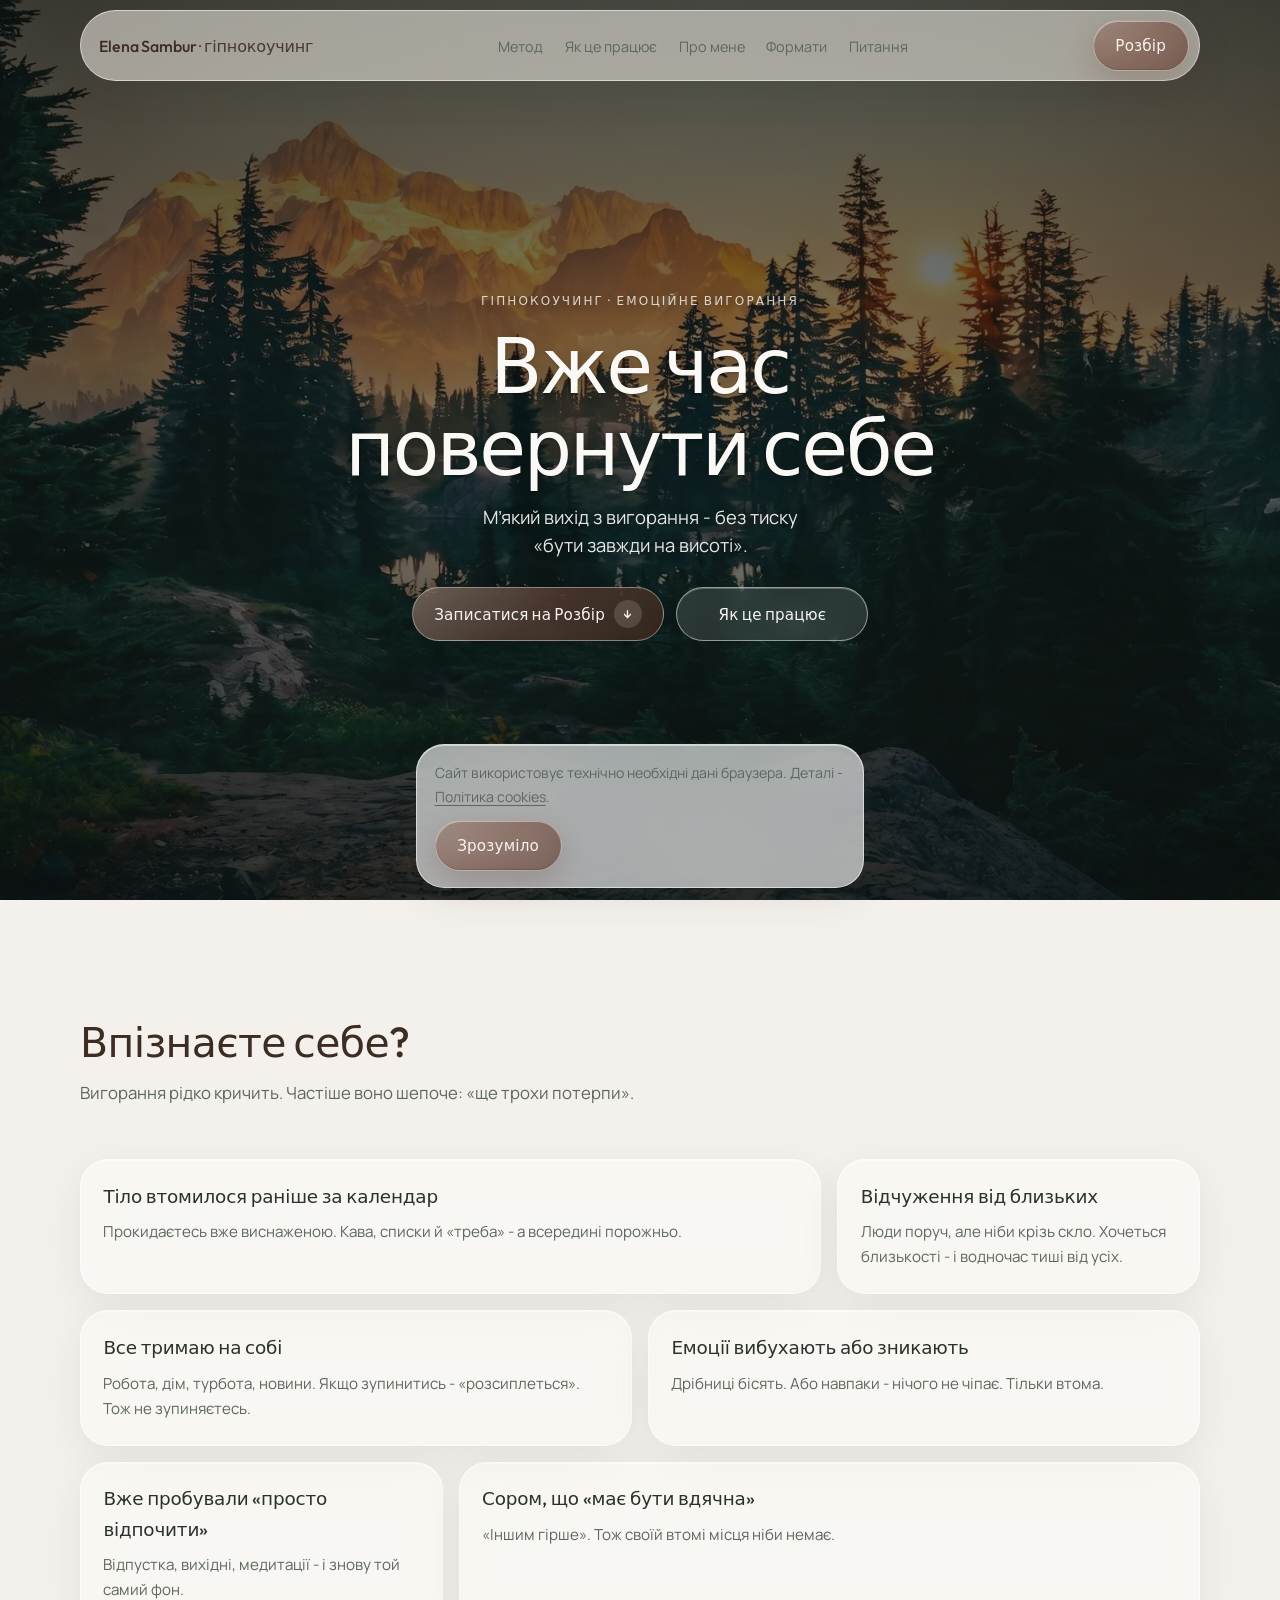
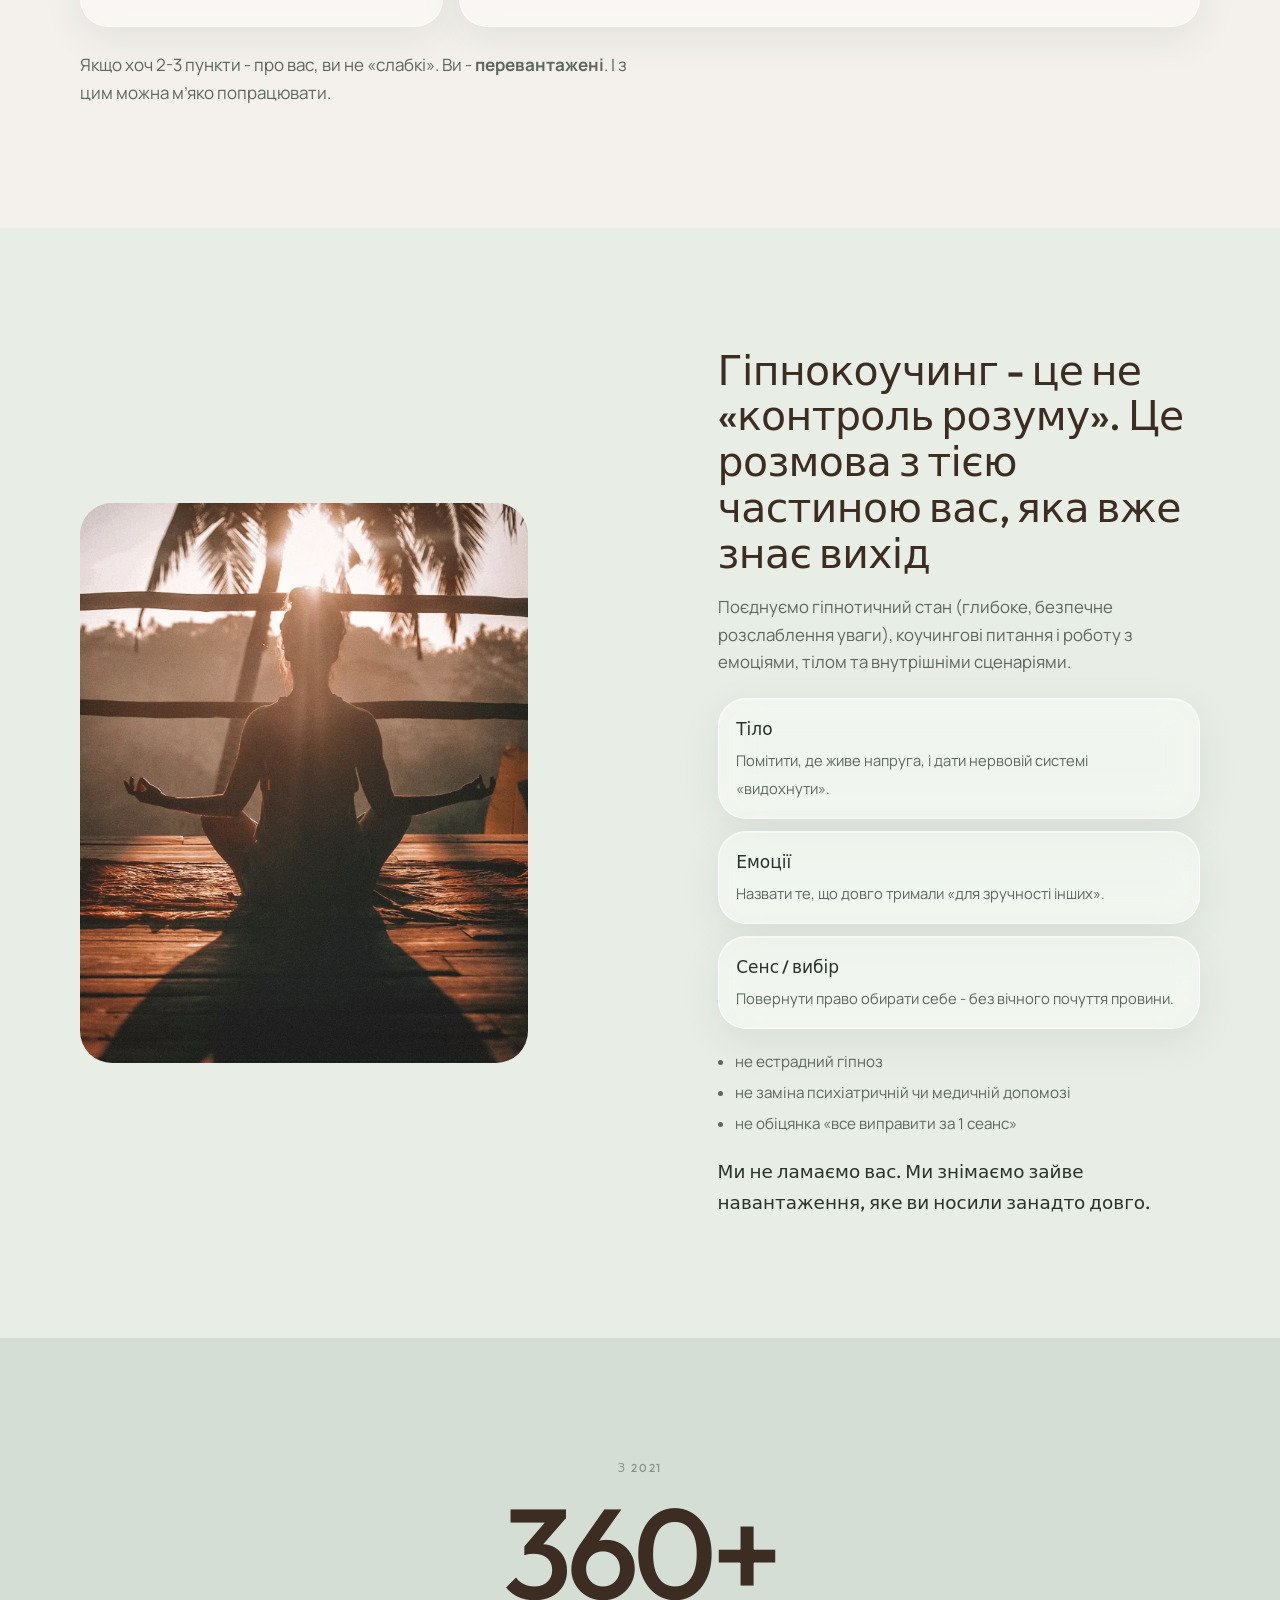
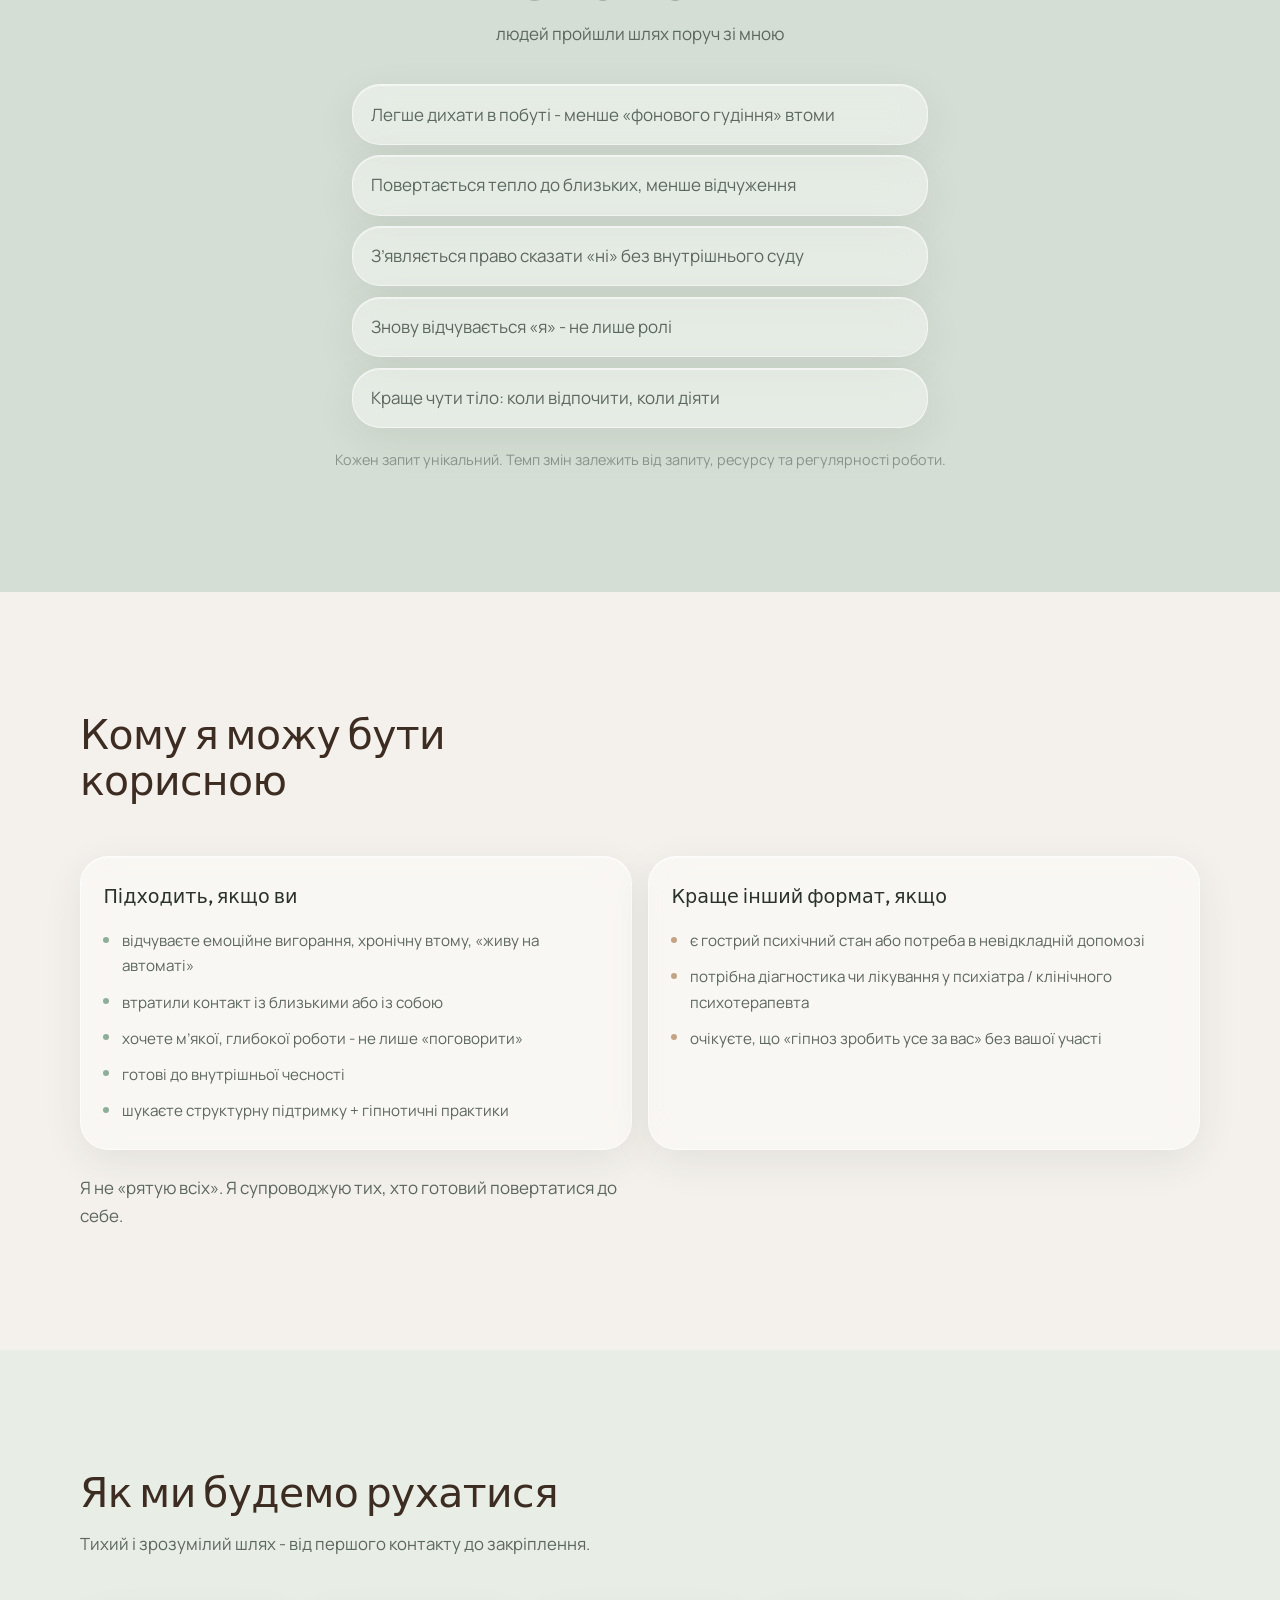
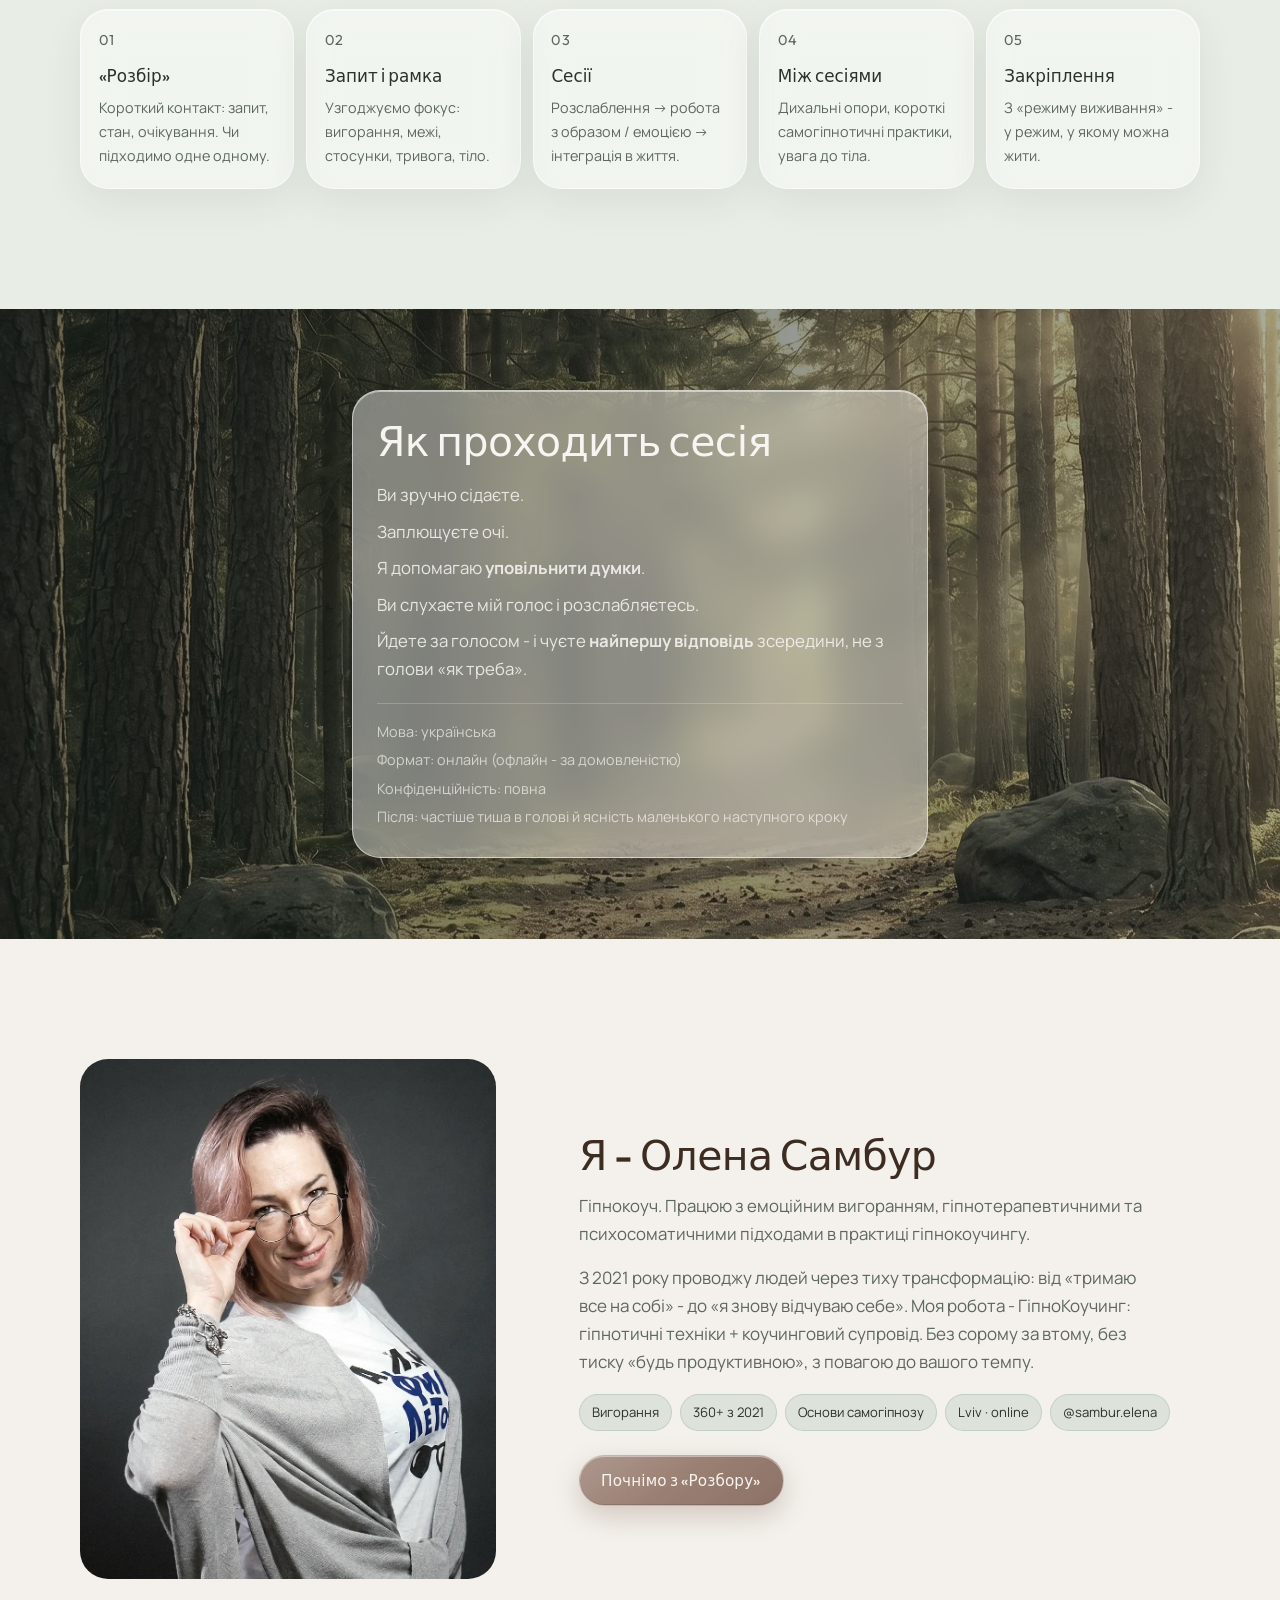
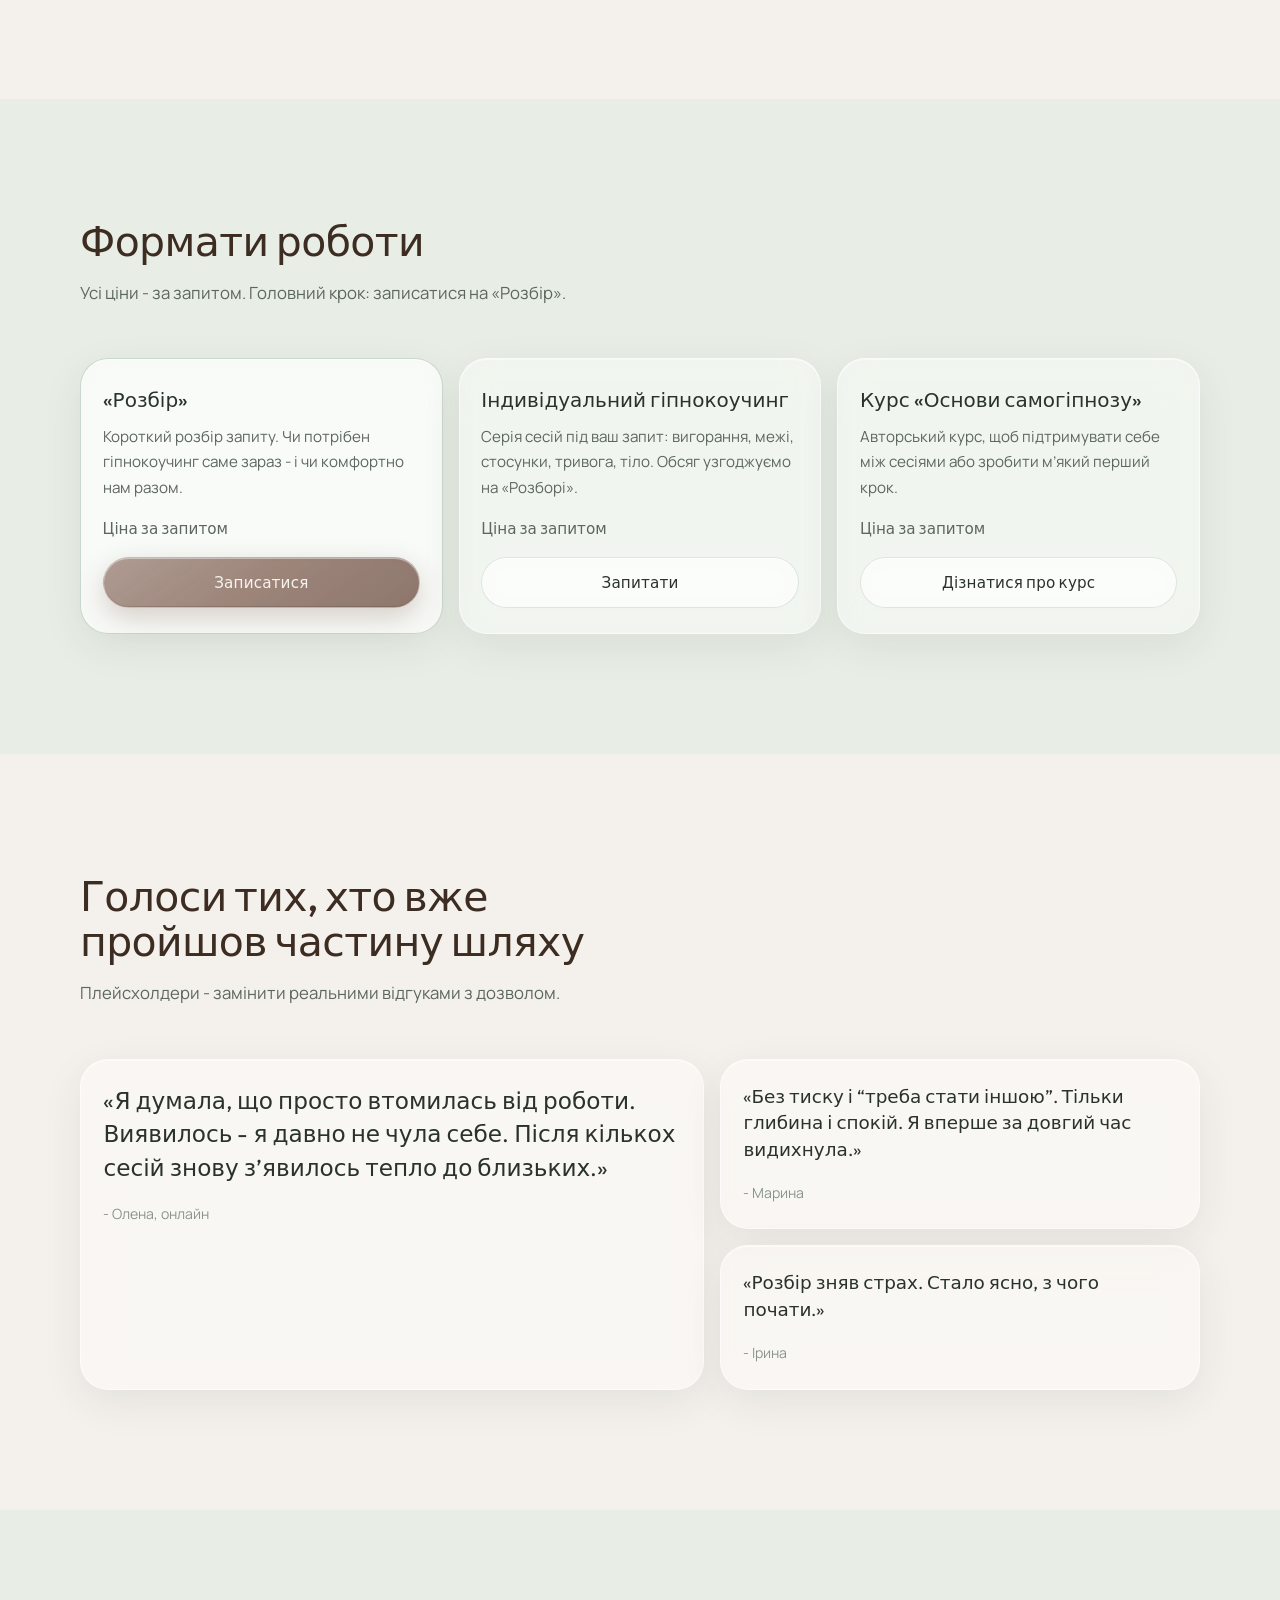
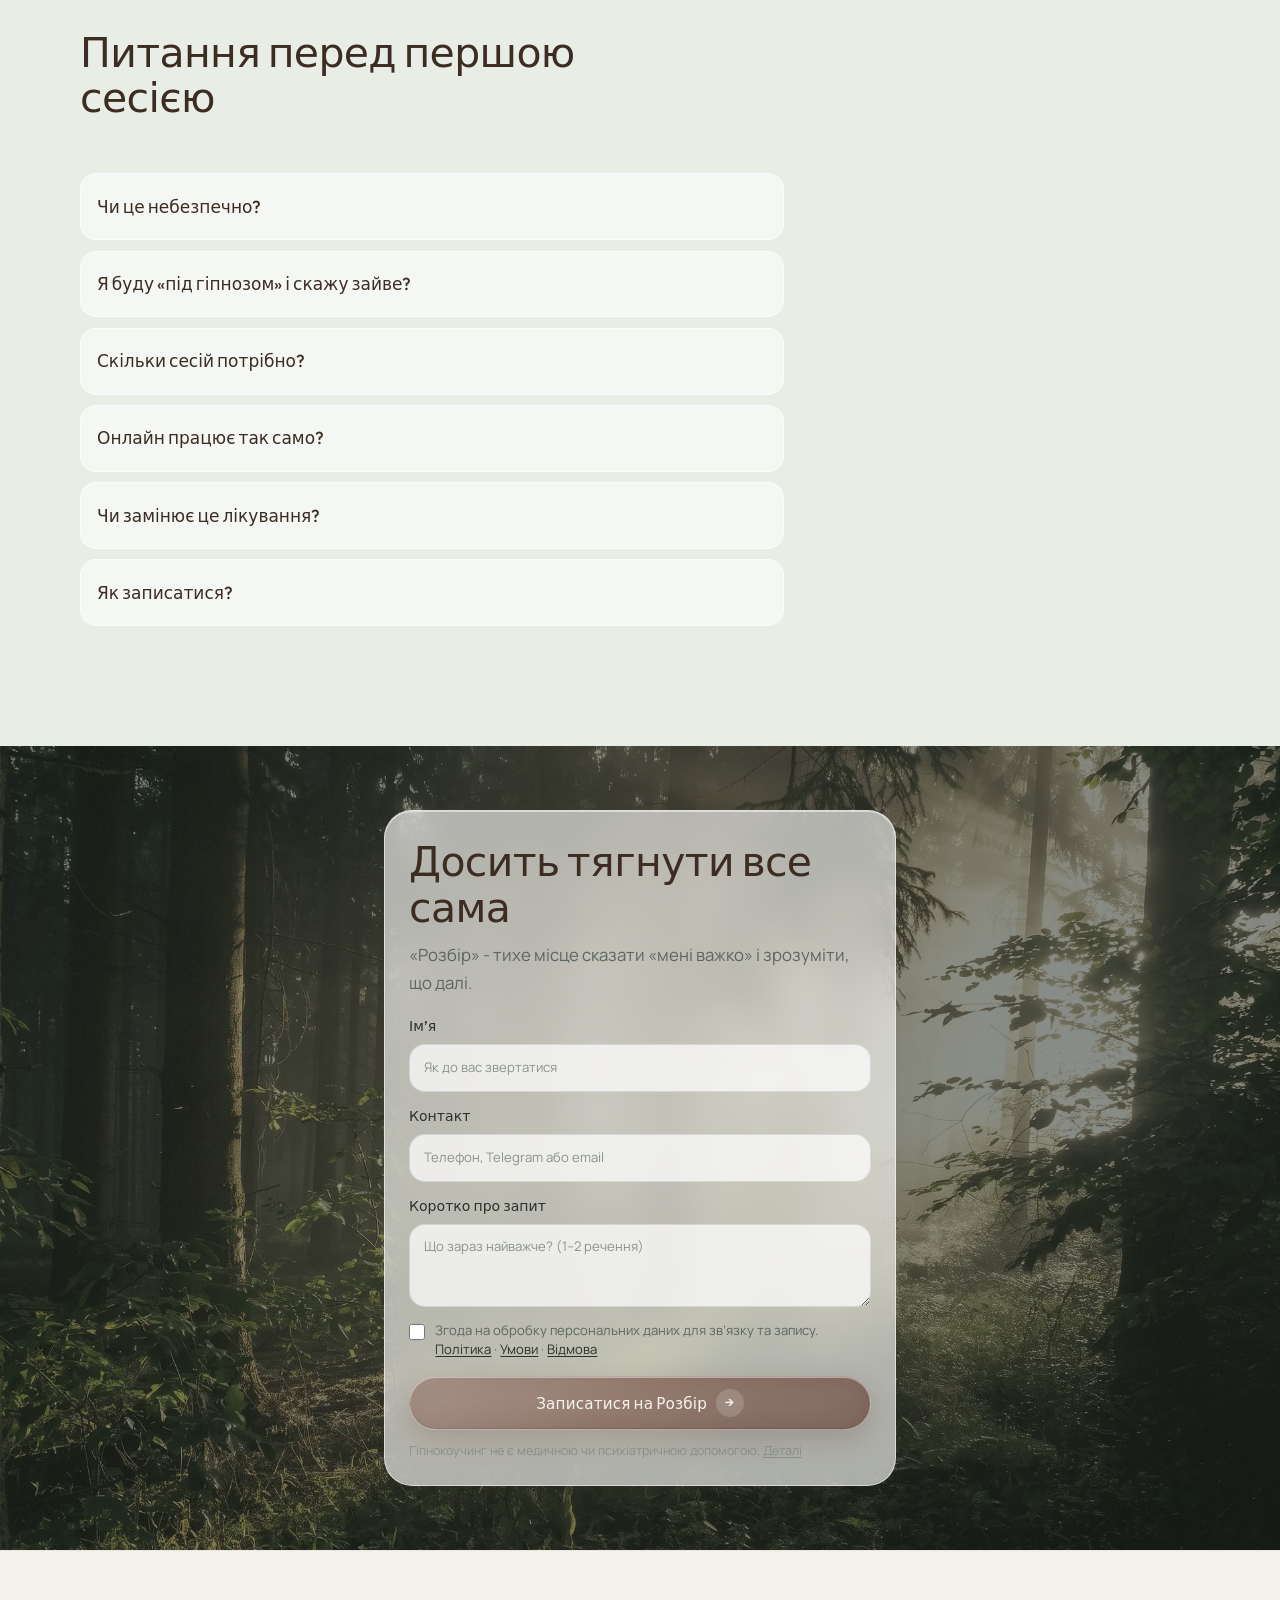
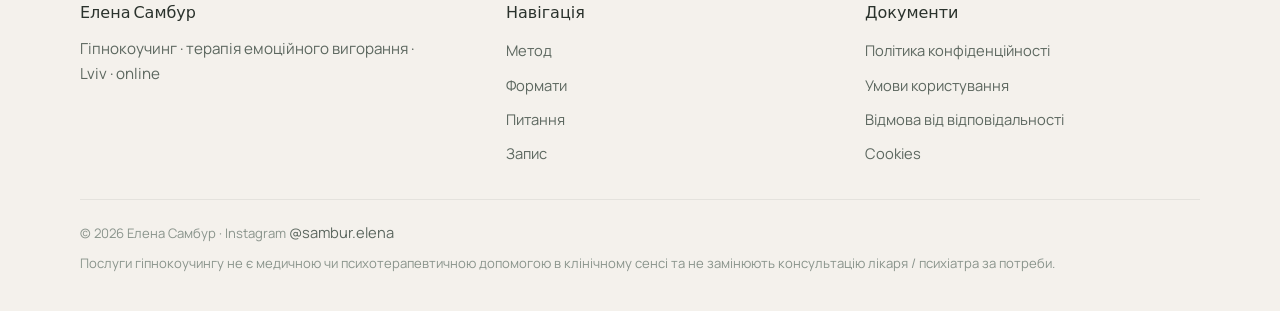
==== commit 0665de7d: "Add files via upload текст в "" на новой строке" ====
--- a/index.html
+++ b/index.html
@@ -74,7 +74,8 @@
           <p class="eyebrow">Гіпнокоучинг · емоційне вигорання</p>
           <h1 class="display">Вже час повернути себе</h1>
           <p class="lede">
-            М’який вихід з вигорання - без тиску «бути завжди на висоті».
+            М’який вихід з вигорання - без тиску<br />
+            «бути завжди на висоті».
           </p>
           <div class="hero__actions">
             <a class="btn btn--on-dark" href="#zapis">
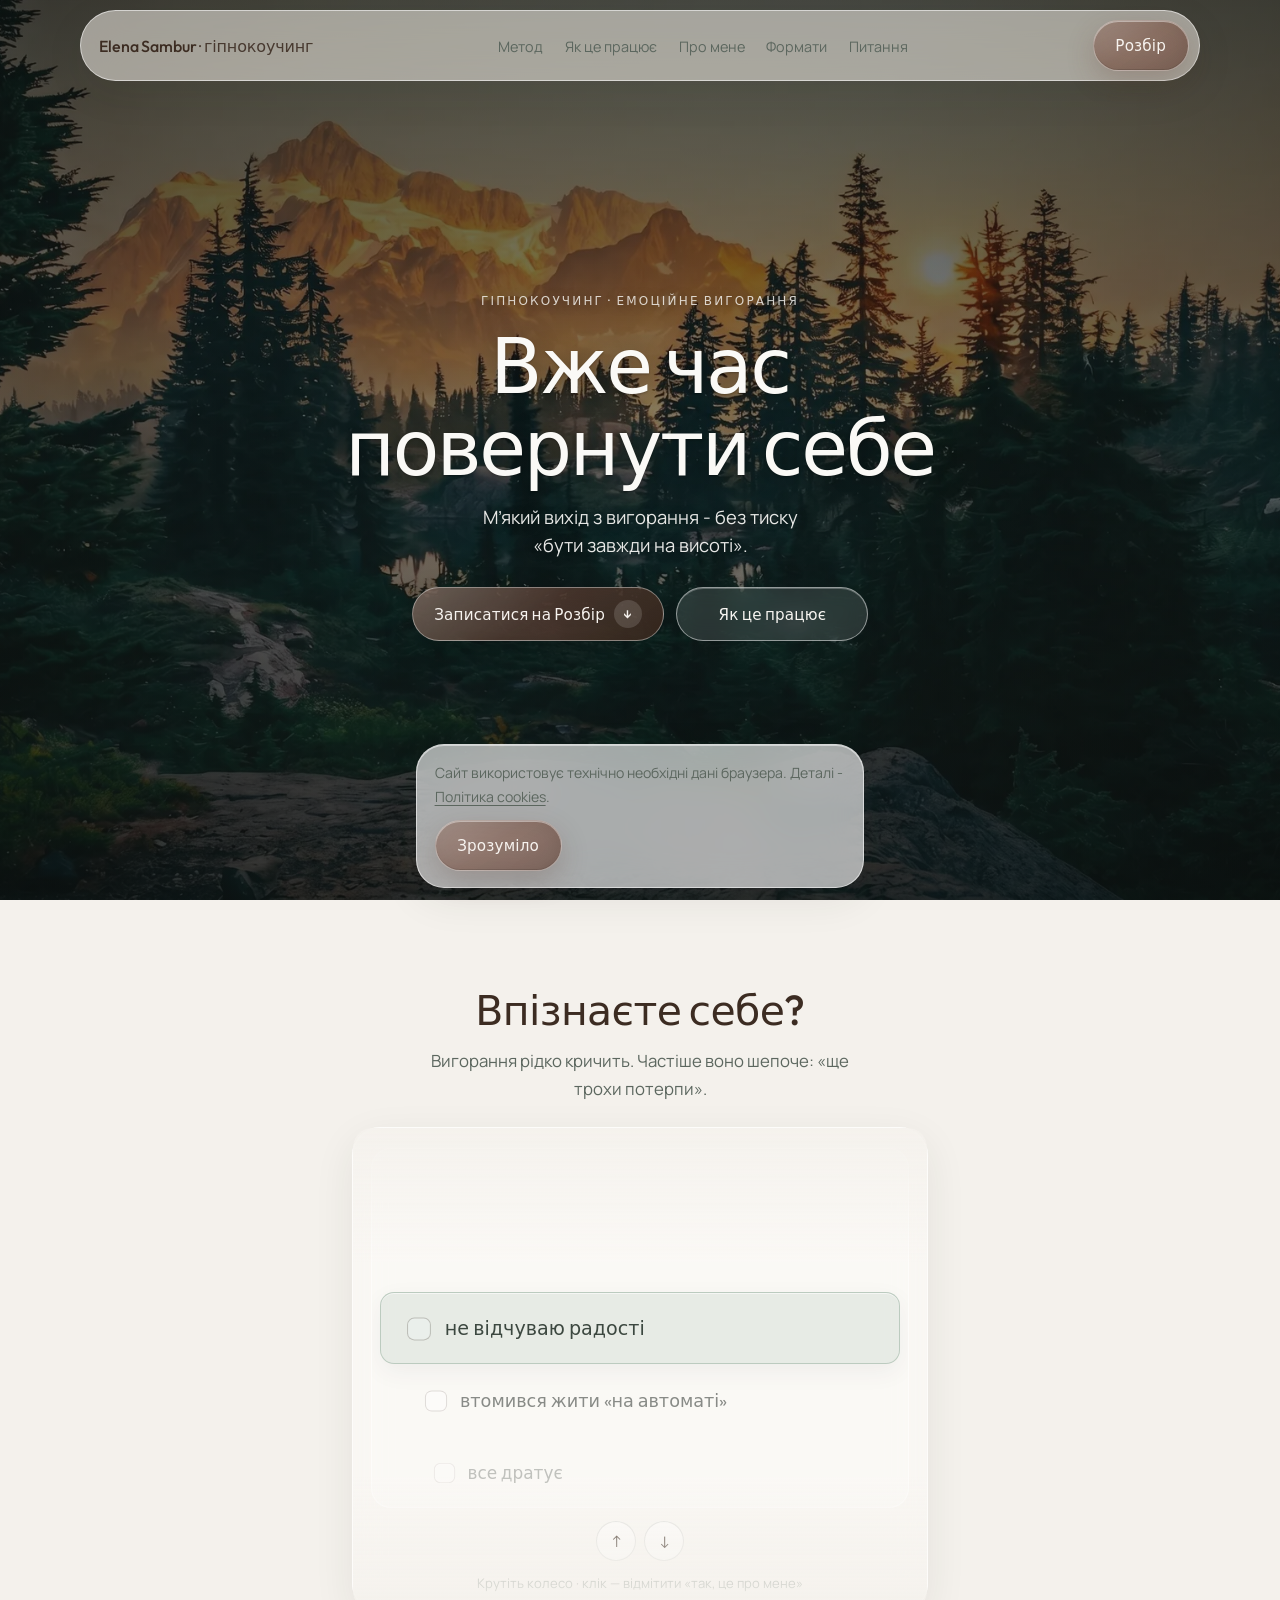
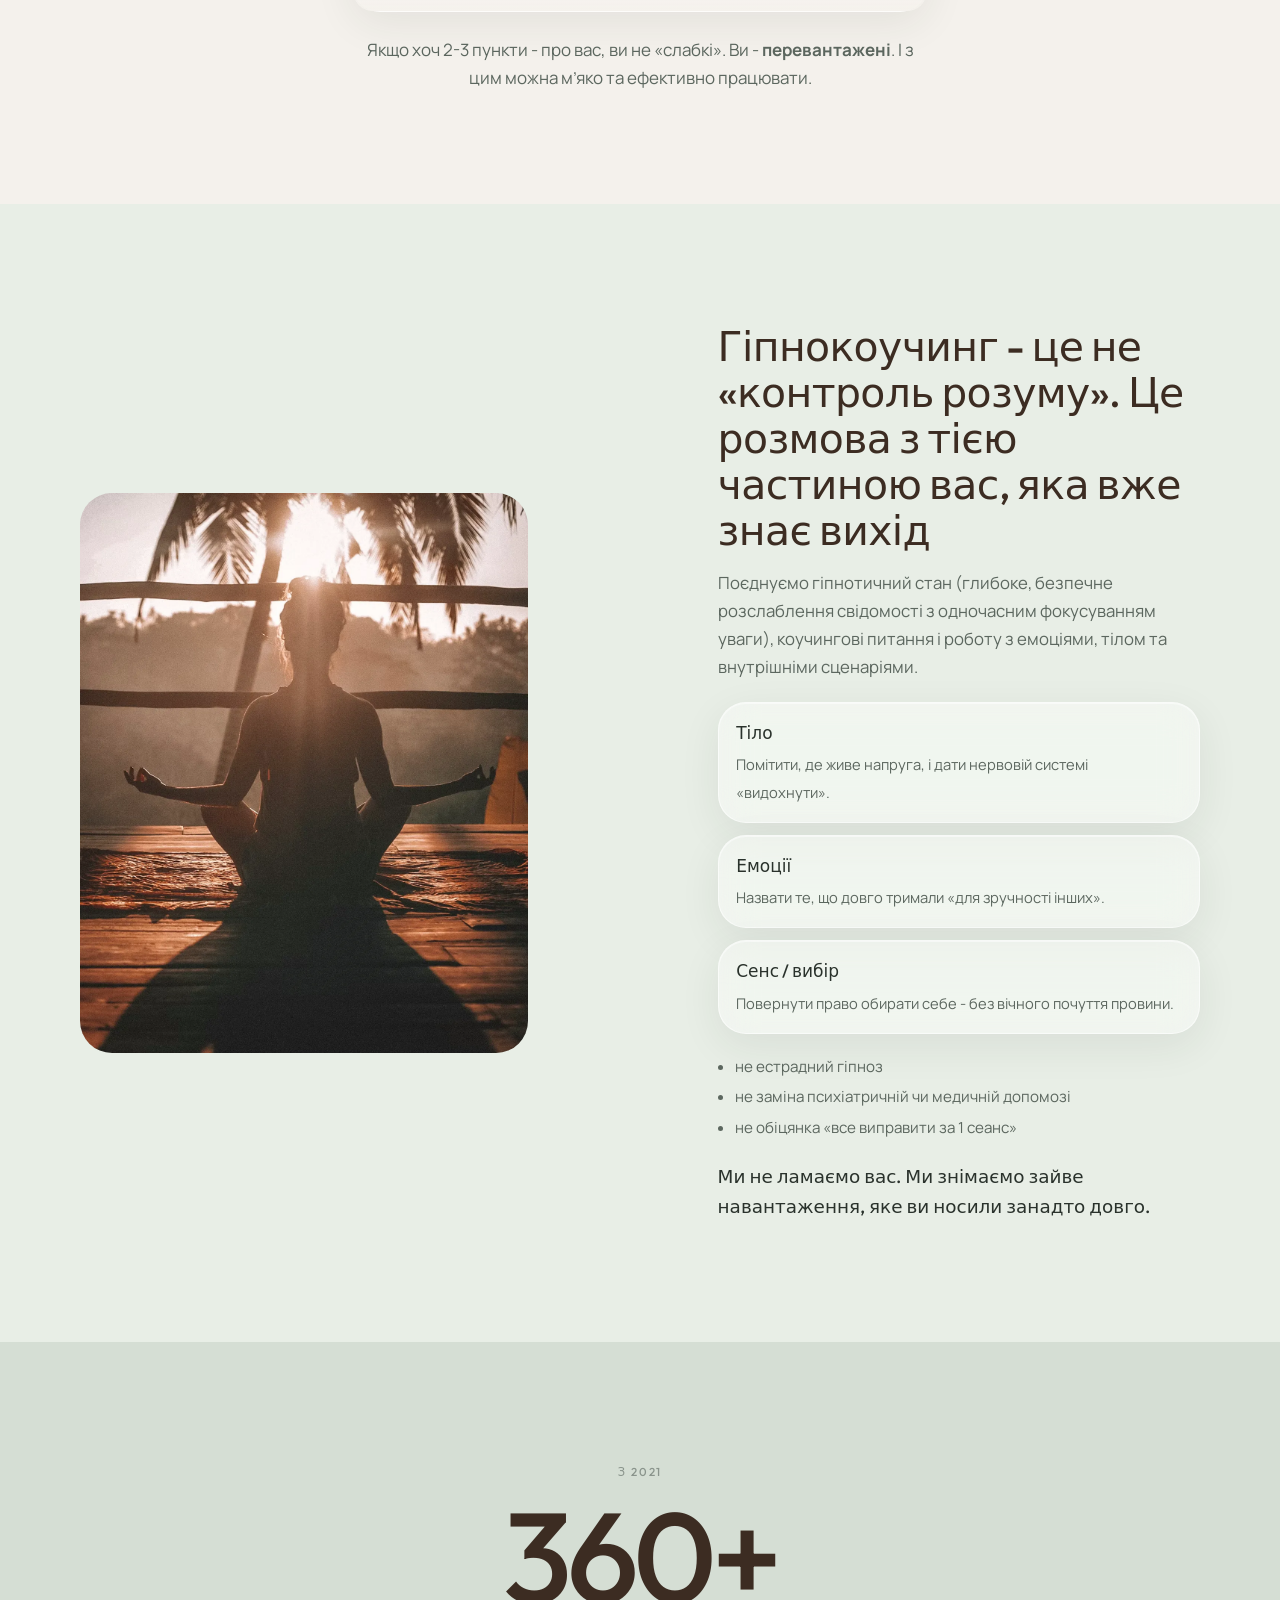
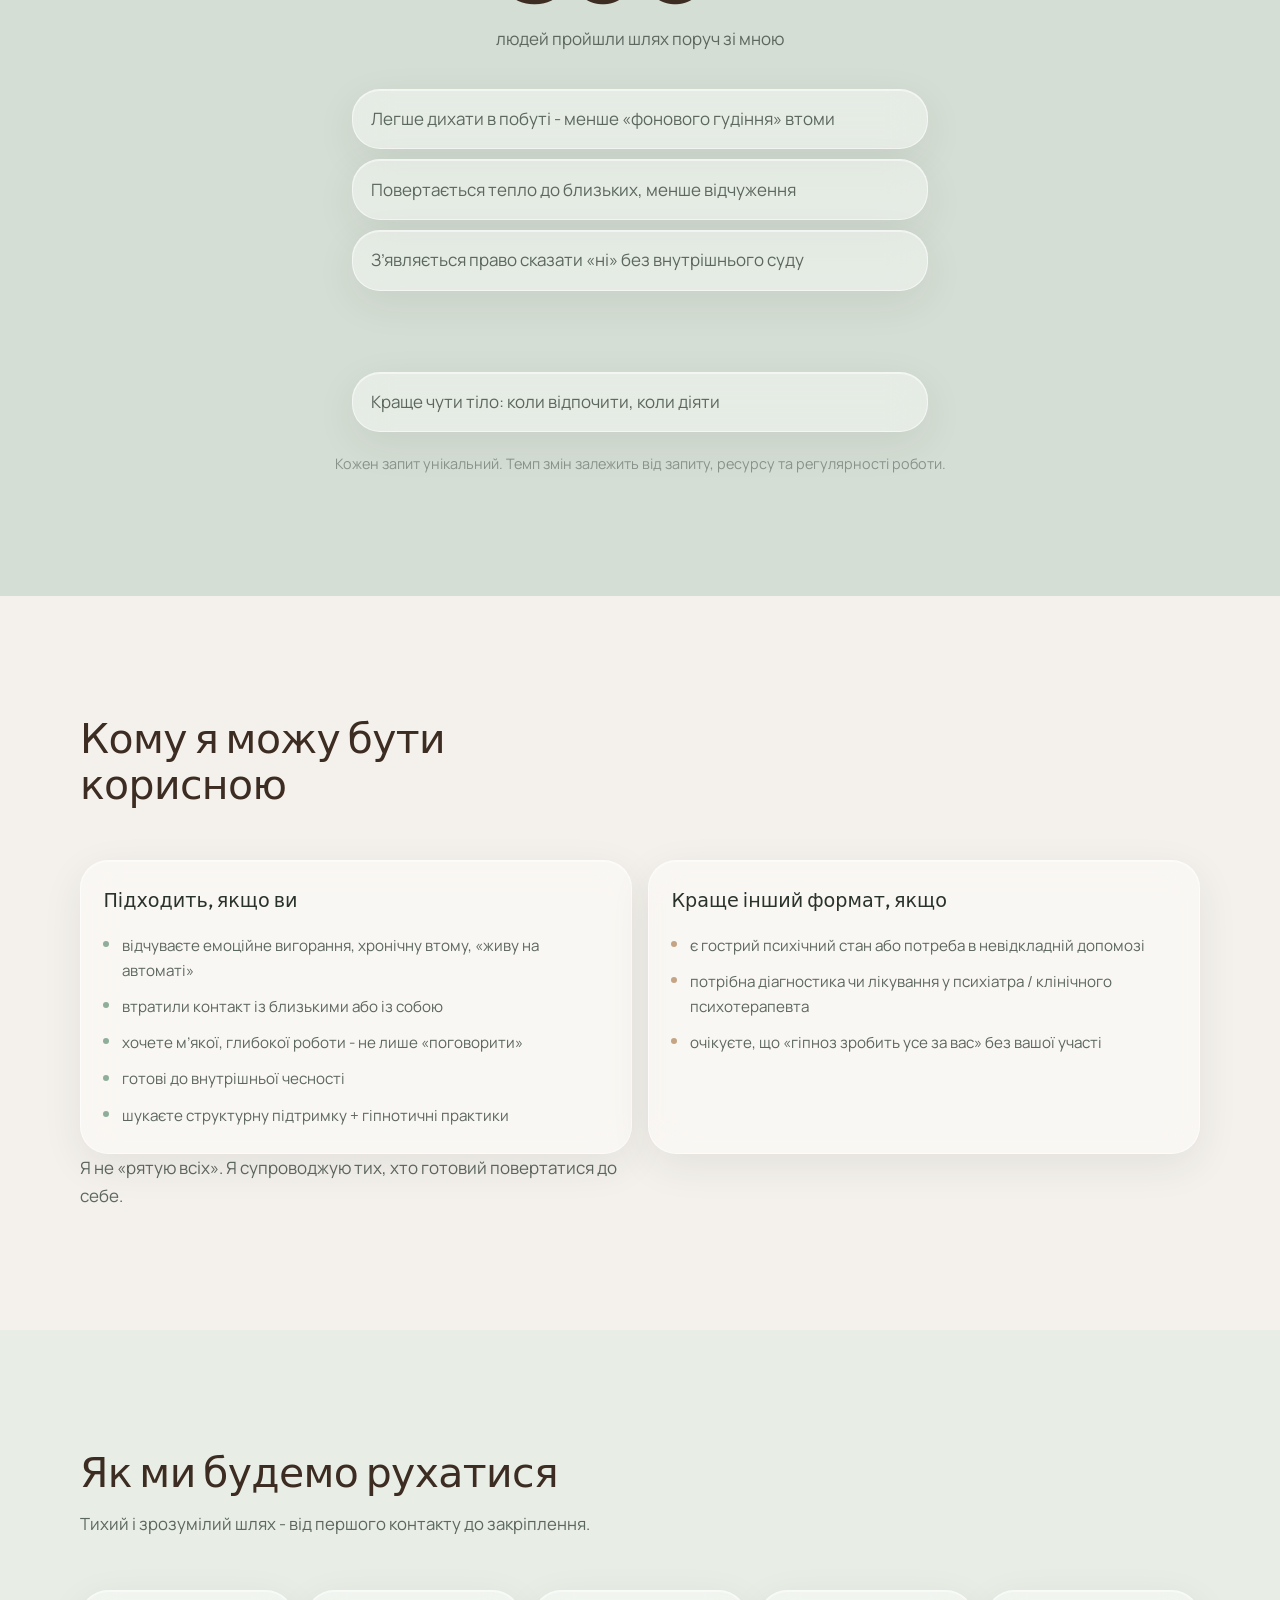
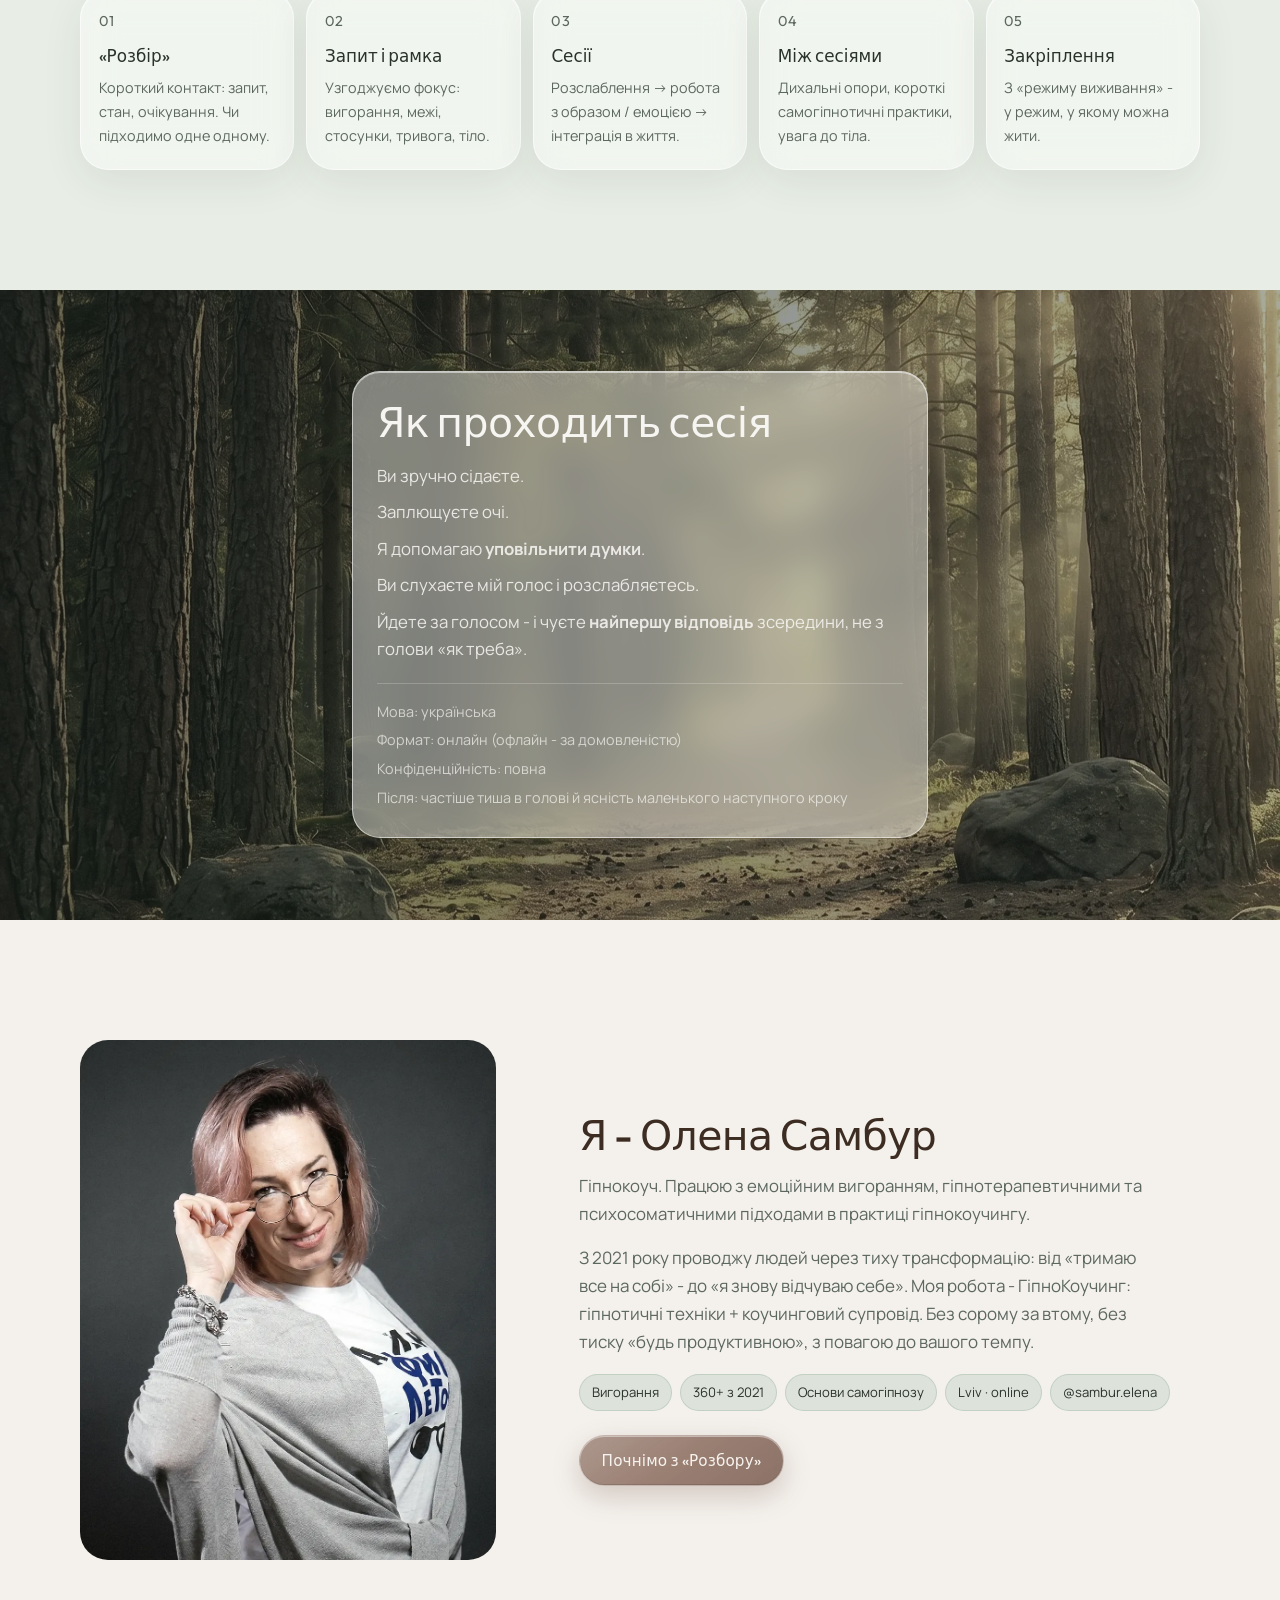
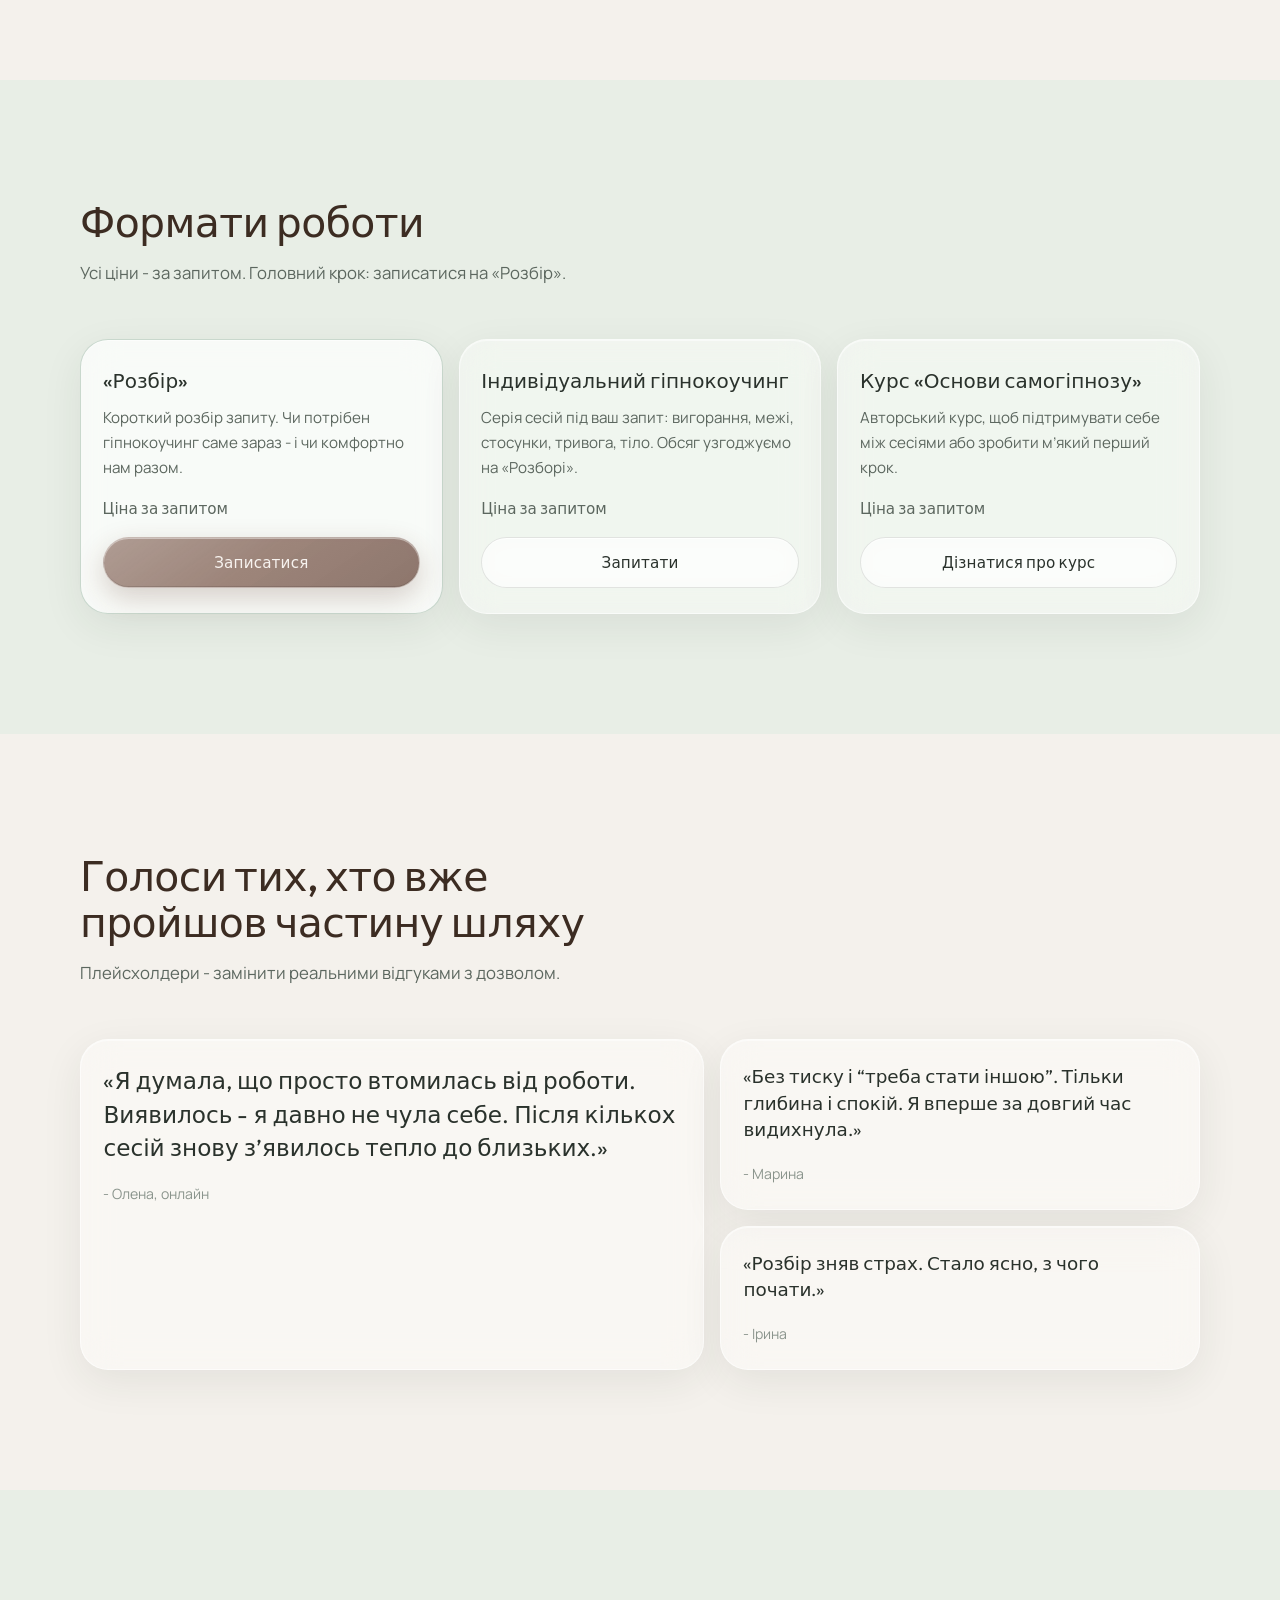
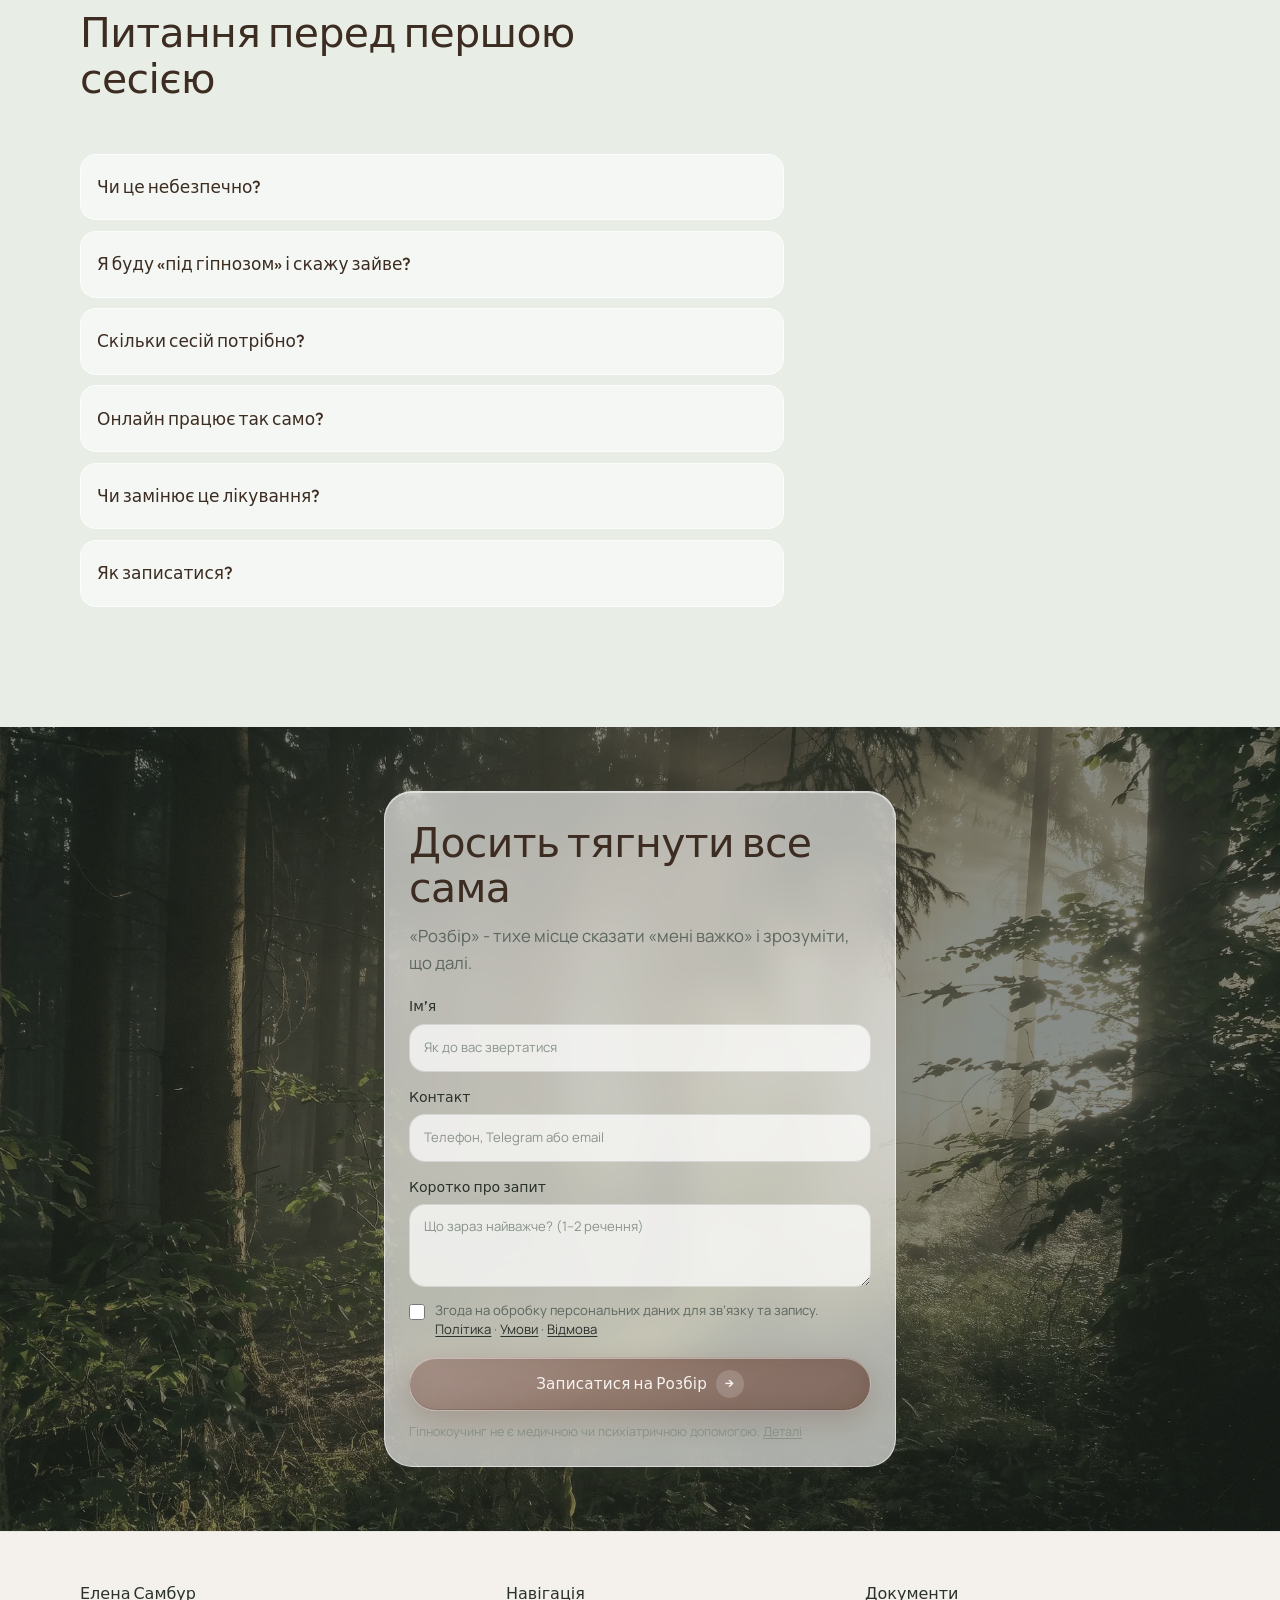
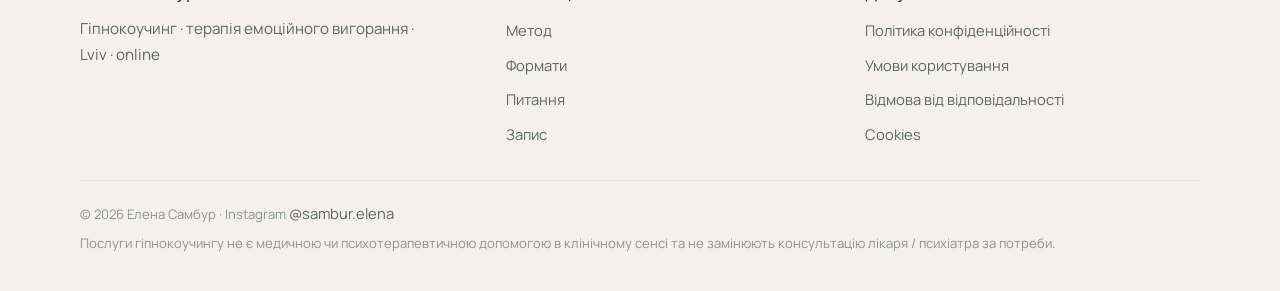
==== commit bb6e3da3: "новый стиль болей" ====
--- a/index.html
+++ b/index.html
@@ -87,43 +87,146 @@
         </div>
       </header>
 
-      <!-- PAIN -->
-      <section class="section section--elevated" id="pain" aria-labelledby="pain-title">
-        <div class="wrap">
-          <div class="section-head reveal">
+      <!-- PAIN — drum reel -->
+      <section class="section section--pain" id="pain" aria-labelledby="pain-title">
+        <div class="pain-stage wrap">
+          <div class="section-head pain-stage__head reveal">
             <h2 class="display" id="pain-title">Впізнаєте себе?</h2>
             <p class="lede">Вигорання рідко кричить. Частіше воно шепоче: «ще трохи потерпи».</p>
           </div>
-          <div class="pain-grid">
-            <article class="card glass reveal">
-              <h3>Тіло втомилося раніше за календар</h3>
-              <p>Прокидаєтесь вже виснаженою. Кава, списки й «треба» - а всередині порожньо.</p>
-            </article>
-            <article class="card glass reveal">
-              <h3>Відчуження від близьких</h3>
-              <p>Люди поруч, але ніби крізь скло. Хочеться близькості - і водночас тиші від усіх.</p>
-            </article>
-            <article class="card glass reveal">
-              <h3>Все тримаю на собі</h3>
-              <p>Робота, дім, турбота, новини. Якщо зупинитись - «розсиплеться». Тож не зупиняєтесь.</p>
-            </article>
-            <article class="card glass reveal">
-              <h3>Емоції вибухають або зникають</h3>
-              <p>Дрібниці бісять. Або навпаки - нічого не чіпає. Тільки втома.</p>
-            </article>
-            <article class="card glass reveal">
-              <h3>Вже пробували «просто відпочити»</h3>
-              <p>Відпустка, вихідні, медитації - і знову той самий фон.</p>
-            </article>
-            <article class="card glass reveal">
-              <h3>Сором, що «має бути вдячна»</h3>
-              <p>«Іншим гірше». Тож своїй втомі місця ніби немає.</p>
-            </article>
-          </div>
-          <p class="bridge reveal">
-            Якщо хоч 2-3 пункти - про вас, ви не «слабкі». Ви - <strong>перевантажені</strong>. І з
-            цим можна м’яко попрацювати.
-          </p>
+
+          <div
+            class="pain-reel glass reveal"
+            data-pain-check
+            data-pain-reel
+            tabindex="0"
+            role="listbox"
+            aria-label="Список станів. Крутіть колесо миші, клік — відмітити."
+          >
+            <div class="pain-reel__fade pain-reel__fade--top" aria-hidden="true"></div>
+            <div class="pain-reel__fade pain-reel__fade--bottom" aria-hidden="true"></div>
+            <div class="pain-reel__window">
+              <div class="pain-reel__focus" aria-hidden="true"></div>
+              <ul class="pain-reel__track" data-pain-track>
+                <li class="pain-reel__item" data-pain-item>
+                  <label class="pain-reel__label">
+                    <input type="checkbox" name="pain" value="no-joy" />
+                    <span class="pain-reel__box" aria-hidden="true"></span>
+                    <span class="pain-reel__text">не відчуваю радості</span>
+                  </label>
+                </li>
+                <li class="pain-reel__item" data-pain-item>
+                  <label class="pain-reel__label">
+                    <input type="checkbox" name="pain" value="autopilot" />
+                    <span class="pain-reel__box" aria-hidden="true"></span>
+                    <span class="pain-reel__text">втомився жити «на автоматі»</span>
+                  </label>
+                </li>
+                <li class="pain-reel__item" data-pain-item>
+                  <label class="pain-reel__label">
+                    <input type="checkbox" name="pain" value="irritation" />
+                    <span class="pain-reel__box" aria-hidden="true"></span>
+                    <span class="pain-reel__text">все дратує</span>
+                  </label>
+                </li>
+                <li class="pain-reel__item" data-pain-item>
+                  <label class="pain-reel__label">
+                    <input type="checkbox" name="pain" value="no-energy" />
+                    <span class="pain-reel__box" aria-hidden="true"></span>
+                    <span class="pain-reel__text">немає енергії</span>
+                  </label>
+                </li>
+                <li class="pain-reel__item" data-pain-item>
+                  <label class="pain-reel__label">
+                    <input type="checkbox" name="pain" value="relations" />
+                    <span class="pain-reel__box" aria-hidden="true"></span>
+                    <span class="pain-reel__text">проблеми у відносинах</span>
+                  </label>
+                </li>
+                <li class="pain-reel__item" data-pain-item>
+                  <label class="pain-reel__label">
+                    <input type="checkbox" name="pain" value="cant-relax" />
+                    <span class="pain-reel__box" aria-hidden="true"></span>
+                    <span class="pain-reel__text">не можу розслабитись</span>
+                  </label>
+                </li>
+                <li class="pain-reel__item" data-pain-item>
+                  <label class="pain-reel__label">
+                    <input type="checkbox" name="pain" value="no-interest" />
+                    <span class="pain-reel__box" aria-hidden="true"></span>
+                    <span class="pain-reel__text">зникло бажання жити цікаво</span>
+                  </label>
+                </li>
+                <li class="pain-reel__item" data-pain-item>
+                  <label class="pain-reel__label">
+                    <input type="checkbox" name="pain" value="lost-self" />
+                    <span class="pain-reel__box" aria-hidden="true"></span>
+                    <span class="pain-reel__text">втратив себе</span>
+                  </label>
+                </li>
+                <li class="pain-reel__item" data-pain-item>
+                  <label class="pain-reel__label">
+                    <input type="checkbox" name="pain" value="body-tired" />
+                    <span class="pain-reel__box" aria-hidden="true"></span>
+                    <span class="pain-reel__text">тіло втомилося раніше за календар</span>
+                  </label>
+                </li>
+                <li class="pain-reel__item" data-pain-item>
+                  <label class="pain-reel__label">
+                    <input type="checkbox" name="pain" value="alienation" />
+                    <span class="pain-reel__box" aria-hidden="true"></span>
+                    <span class="pain-reel__text">відчуження від близьких</span>
+                  </label>
+                </li>
+                <li class="pain-reel__item" data-pain-item>
+                  <label class="pain-reel__label">
+                    <input type="checkbox" name="pain" value="hold-all" />
+                    <span class="pain-reel__box" aria-hidden="true"></span>
+                    <span class="pain-reel__text">все тримаю на собі</span>
+                  </label>
+                </li>
+                <li class="pain-reel__item" data-pain-item>
+                  <label class="pain-reel__label">
+                    <input type="checkbox" name="pain" value="emotions" />
+                    <span class="pain-reel__box" aria-hidden="true"></span>
+                    <span class="pain-reel__text">емоції вибухають або зникають</span>
+                  </label>
+                </li>
+                <li class="pain-reel__item" data-pain-item>
+                  <label class="pain-reel__label">
+                    <input type="checkbox" name="pain" value="just-rest" />
+                    <span class="pain-reel__box" aria-hidden="true"></span>
+                    <span class="pain-reel__text">вже пробували «просто відпочити»</span>
+                  </label>
+                </li>
+                <li class="pain-reel__item" data-pain-item>
+                  <label class="pain-reel__label">
+                    <input type="checkbox" name="pain" value="guilt" />
+                    <span class="pain-reel__box" aria-hidden="true"></span>
+                    <span class="pain-reel__text">сором, що «має бути вдячна»</span>
+                  </label>
+                </li>
+              </ul>
+            </div>
+            <div class="pain-reel__controls" aria-hidden="true">
+              <button type="button" class="pain-reel__nav" data-pain-prev>↑</button>
+              <button type="button" class="pain-reel__nav" data-pain-next>↓</button>
+            </div>
+            <p class="pain-reel__hint">Крутіть колесо · клік — відмітити «так, це про мене»</p>
+          </div>
+
+          <div class="pain-feedback reveal" data-pain-feedback>
+            <p class="bridge pain-feedback__soft" data-pain-soft>
+              Якщо хоч 2-3 пункти - про вас, ви не «слабкі». Ви - <strong>перевантажені</strong>. І з
+              цим можна м’яко та ефективно працювати.
+            </p>
+            <div class="pain-feedback__cta" data-pain-cta hidden>
+              <p class="pain-feedback__msg">
+                Ви відмітили кілька важливих сигналів. Це вже привід не тягнути все сама.
+              </p>
+              <a class="btn btn--primary" href="#zapis">Записатися на Розбір</a>
+            </div>
+          </div>
         </div>
       </section>
 
@@ -149,8 +252,9 @@
               вихід
             </h2>
             <p class="lede" style="margin-top: 1rem">
-              Поєднуємо гіпнотичний стан (глибоке, безпечне розслаблення уваги), коучингові питання
-              і роботу з емоціями, тілом та внутрішніми сценаріями.
+              Поєднуємо гіпнотичний стан (глибоке, безпечне розслаблення свідомості з одночасним
+              фокусуванням уваги), коучингові питання і роботу з емоціями, тілом та внутрішніми
+              сценаріями.
             </p>
             <div class="pillars">
               <div class="pillar glass">
--- a/css/styles.css
+++ b/css/styles.css
@@ -918,68 +918,298 @@
 }
 
 /* —— Cards grid —— */
-.pain-grid {
-  display: grid;
-  gap: 1rem;
-  grid-template-columns: 1fr;
-}
-
-@media (min-width: 700px) {
-  .pain-grid {
-    grid-template-columns: repeat(6, 1fr);
-  }
-  .pain-grid .card:nth-child(1),
-  .pain-grid .card:nth-child(2) {
-    grid-column: span 3;
-  }
-  .pain-grid .card:nth-child(3),
-  .pain-grid .card:nth-child(4),
-  .pain-grid .card:nth-child(5),
-  .pain-grid .card:nth-child(6) {
-    grid-column: span 3;
-  }
-}
-
-@media (min-width: 960px) {
-  .pain-grid .card:nth-child(1) {
-    grid-column: span 4;
-  }
-  .pain-grid .card:nth-child(2) {
-    grid-column: span 2;
-  }
-  .pain-grid .card:nth-child(3),
-  .pain-grid .card:nth-child(4) {
-    grid-column: span 3;
-  }
-  .pain-grid .card:nth-child(5) {
-    grid-column: span 2;
-  }
-  .pain-grid .card:nth-child(6) {
-    grid-column: span 4;
-  }
-}
-
-.card {
-  padding: 1.35rem 1.4rem 1.5rem;
-}
-
-.card h3 {
+/* Pain drum-reel — full mid-stage */
+.section--pain {
+  background: var(--bg-elevated);
+  min-height: min(100dvh, 920px);
+  display: flex;
+  align-items: center;
+  padding-block: clamp(3rem, 8vw, 5.5rem);
+}
+
+.pain-stage {
+  width: min(100% - 1.5rem, 40rem);
+  margin-inline: auto;
+  display: flex;
+  flex-direction: column;
+  align-items: center;
+  gap: 1.5rem;
+}
+
+.pain-stage__head {
+  text-align: center;
+  margin-bottom: 0;
+  max-width: 28rem;
+}
+
+.pain-stage__head .lede {
+  margin-inline: auto;
+}
+
+.pain-reel {
+  --reel-item: 4.5rem;
+  --reel-visible: 5;
+  position: relative;
+  width: 100%;
+  max-width: 36rem;
+  padding: 1.25rem 1.1rem 1rem;
+  outline: none;
+  user-select: none;
+  touch-action: none;
+}
+
+.pain-reel:focus-visible {
+  box-shadow:
+    inset 0 1px 0 rgba(255, 255, 255, 0.5),
+    var(--glass-shadow),
+    0 0 0 3px rgba(107, 143, 122, 0.35);
+}
+
+.pain-reel__window {
+  position: relative;
+  height: calc(var(--reel-item) * var(--reel-visible));
+  overflow: hidden;
+  border-radius: 20px;
+  background: rgba(255, 255, 255, 0.22);
+  border: 1px solid rgba(255, 255, 255, 0.45);
+}
+
+.pain-reel__focus {
+  position: absolute;
+  left: 0.5rem;
+  right: 0.5rem;
+  top: 50%;
+  height: var(--reel-item);
+  margin-top: calc(var(--reel-item) / -2);
+  border-radius: 14px;
+  background: rgba(143, 174, 154, 0.18);
+  border: 1px solid rgba(107, 143, 122, 0.35);
+  box-shadow:
+    inset 0 1px 0 rgba(255, 255, 255, 0.55),
+    0 8px 24px rgba(42, 50, 44, 0.06);
+  pointer-events: none;
+  z-index: 2;
+}
+
+.pain-reel__fade {
+  position: absolute;
+  left: 0;
+  right: 0;
+  height: 28%;
+  z-index: 3;
+  pointer-events: none;
+}
+
+.pain-reel__fade--top {
+  top: 0;
+  background: linear-gradient(180deg, rgba(244, 241, 236, 0.92) 0%, transparent 100%);
+  border-radius: 20px 20px 0 0;
+}
+
+.pain-reel__fade--bottom {
+  bottom: 0;
+  background: linear-gradient(0deg, rgba(244, 241, 236, 0.92) 0%, transparent 100%);
+  border-radius: 0 0 20px 20px;
+}
+
+.pain-reel__track {
+  list-style: none;
+  margin: 0;
+  padding: 0;
+  position: relative;
+  z-index: 1;
+  will-change: transform;
+  transition: transform 0.45s var(--ease);
+}
+
+.pain-reel.is-dragging .pain-reel__track {
+  transition: none;
+}
+
+.pain-reel__item {
+  height: var(--reel-item);
+  display: flex;
+  align-items: center;
+  justify-content: center;
+  padding: 0 1.1rem;
+  opacity: 0.28;
+  transform: scale(0.92);
+  transition:
+    opacity 0.35s var(--ease),
+    transform 0.35s var(--ease);
+}
+
+.pain-reel__item.is-active {
+  opacity: 1;
+  transform: scale(1.04);
+}
+
+.pain-reel__item.is-near {
+  opacity: 0.55;
+  transform: scale(0.96);
+}
+
+.pain-reel__label {
+  display: flex;
+  align-items: center;
+  gap: 0.85rem;
+  width: 100%;
+  max-width: 28rem;
+  cursor: pointer;
+  -webkit-tap-highlight-color: transparent;
+}
+
+.pain-reel__label input {
+  position: absolute;
+  opacity: 0;
+  width: 1px;
+  height: 1px;
+  pointer-events: none;
+}
+
+.pain-reel__box {
+  flex-shrink: 0;
+  width: 1.4rem;
+  height: 1.4rem;
+  border-radius: 7px;
+  border: 1.5px solid rgba(60, 44, 34, 0.28);
+  background: rgba(255, 255, 255, 0.7);
+  box-shadow: inset 0 1px 0 rgba(255, 255, 255, 0.85);
+  position: relative;
+  transition:
+    background 0.3s var(--ease),
+    border-color 0.3s var(--ease),
+    box-shadow 0.3s var(--ease);
+}
+
+.pain-reel__box::after {
+  content: "";
+  position: absolute;
+  left: 0.4rem;
+  top: 0.18rem;
+  width: 0.34rem;
+  height: 0.65rem;
+  border: solid #fff;
+  border-width: 0 2px 2px 0;
+  transform: rotate(45deg) scale(0.4);
+  opacity: 0;
+  transition: opacity 0.2s var(--ease), transform 0.25s var(--ease);
+}
+
+.pain-reel__label input:checked + .pain-reel__box {
+  background: var(--accent-deep);
+  border-color: var(--accent-deep);
+  box-shadow: 0 0 0 3px rgba(143, 174, 154, 0.3);
+}
+
+.pain-reel__label input:checked + .pain-reel__box::after {
+  opacity: 1;
+  transform: rotate(45deg) scale(1);
+}
+
+.pain-reel__text {
+  font-family: var(--font-display);
+  font-size: clamp(0.98rem, 2.4vw, 1.15rem);
+  line-height: 1.3;
+  color: var(--ink);
+  text-align: left;
+}
+
+.pain-reel__label input:checked ~ .pain-reel__text {
+  color: var(--heading);
+  font-weight: 500;
+}
+
+.pain-reel__controls {
+  display: flex;
+  justify-content: center;
+  gap: 0.5rem;
+  margin-top: 0.85rem;
+}
+
+.pain-reel__nav {
+  width: 2.5rem;
+  height: 2.5rem;
+  border-radius: 50%;
+  border: 1px solid rgba(42, 50, 44, 0.12);
+  background: rgba(255, 255, 255, 0.55);
+  color: var(--heading);
+  font-size: 1rem;
+  cursor: pointer;
+  transition: background 0.25s var(--ease);
+}
+
+.pain-reel__nav:hover {
+  background: rgba(143, 174, 154, 0.25);
+}
+
+.pain-reel__hint {
+  margin: 0.75rem 0 0;
+  text-align: center;
+  font-size: 0.82rem;
+  color: var(--ink-faint);
+}
+
+.pain-feedback {
+  width: 100%;
+  max-width: 36rem;
+  min-height: 5rem;
+  text-align: center;
+}
+
+.pain-feedback__soft {
+  margin: 0 auto;
+  text-align: center;
+}
+
+.pain-feedback__cta {
+  display: flex;
+  flex-direction: column;
+  align-items: center;
+  gap: 0.9rem;
+  padding: 1.25rem 1.35rem;
+  border-radius: var(--radius-card);
+  background: rgba(143, 174, 154, 0.18);
+  border: 1px solid rgba(107, 143, 122, 0.35);
+  box-shadow: inset 0 1px 0 rgba(255, 255, 255, 0.5);
+  text-align: center;
+}
+
+.pain-feedback__cta[hidden] {
+  display: none !important;
+}
+
+.pain-feedback__msg {
+  margin: 0;
   font-family: var(--font-display);
   font-weight: 500;
-  font-size: 1.15rem;
-  margin-bottom: 0.45rem;
-  letter-spacing: -0.01em;
-}
-
-.card p {
-  color: var(--ink-muted);
-  font-size: 0.95rem;
+  font-size: 1.08rem;
+  color: var(--heading);
+  line-height: 1.4;
 }
 
 .bridge {
-  margin-top: 1.5rem;
+  margin-top: 0;
   max-width: 36rem;
   color: var(--ink-muted);
+}
+
+@media (prefers-reduced-motion: reduce) {
+  .pain-reel__track {
+    transition: none;
+  }
+}
+
+@media (max-width: 599px) {
+  .pain-reel {
+    --reel-item: 4.1rem;
+    --reel-visible: 5;
+    padding: 1rem 0.75rem 0.85rem;
+  }
+
+  .pain-reel__text {
+    font-size: 0.95rem;
+  }
 }
 
 /* —— Split —— */
@@ -1688,7 +1918,6 @@
     margin-bottom: 1.5rem;
   }
 
-  .card,
   .list-card,
   .offer,
   .quote,
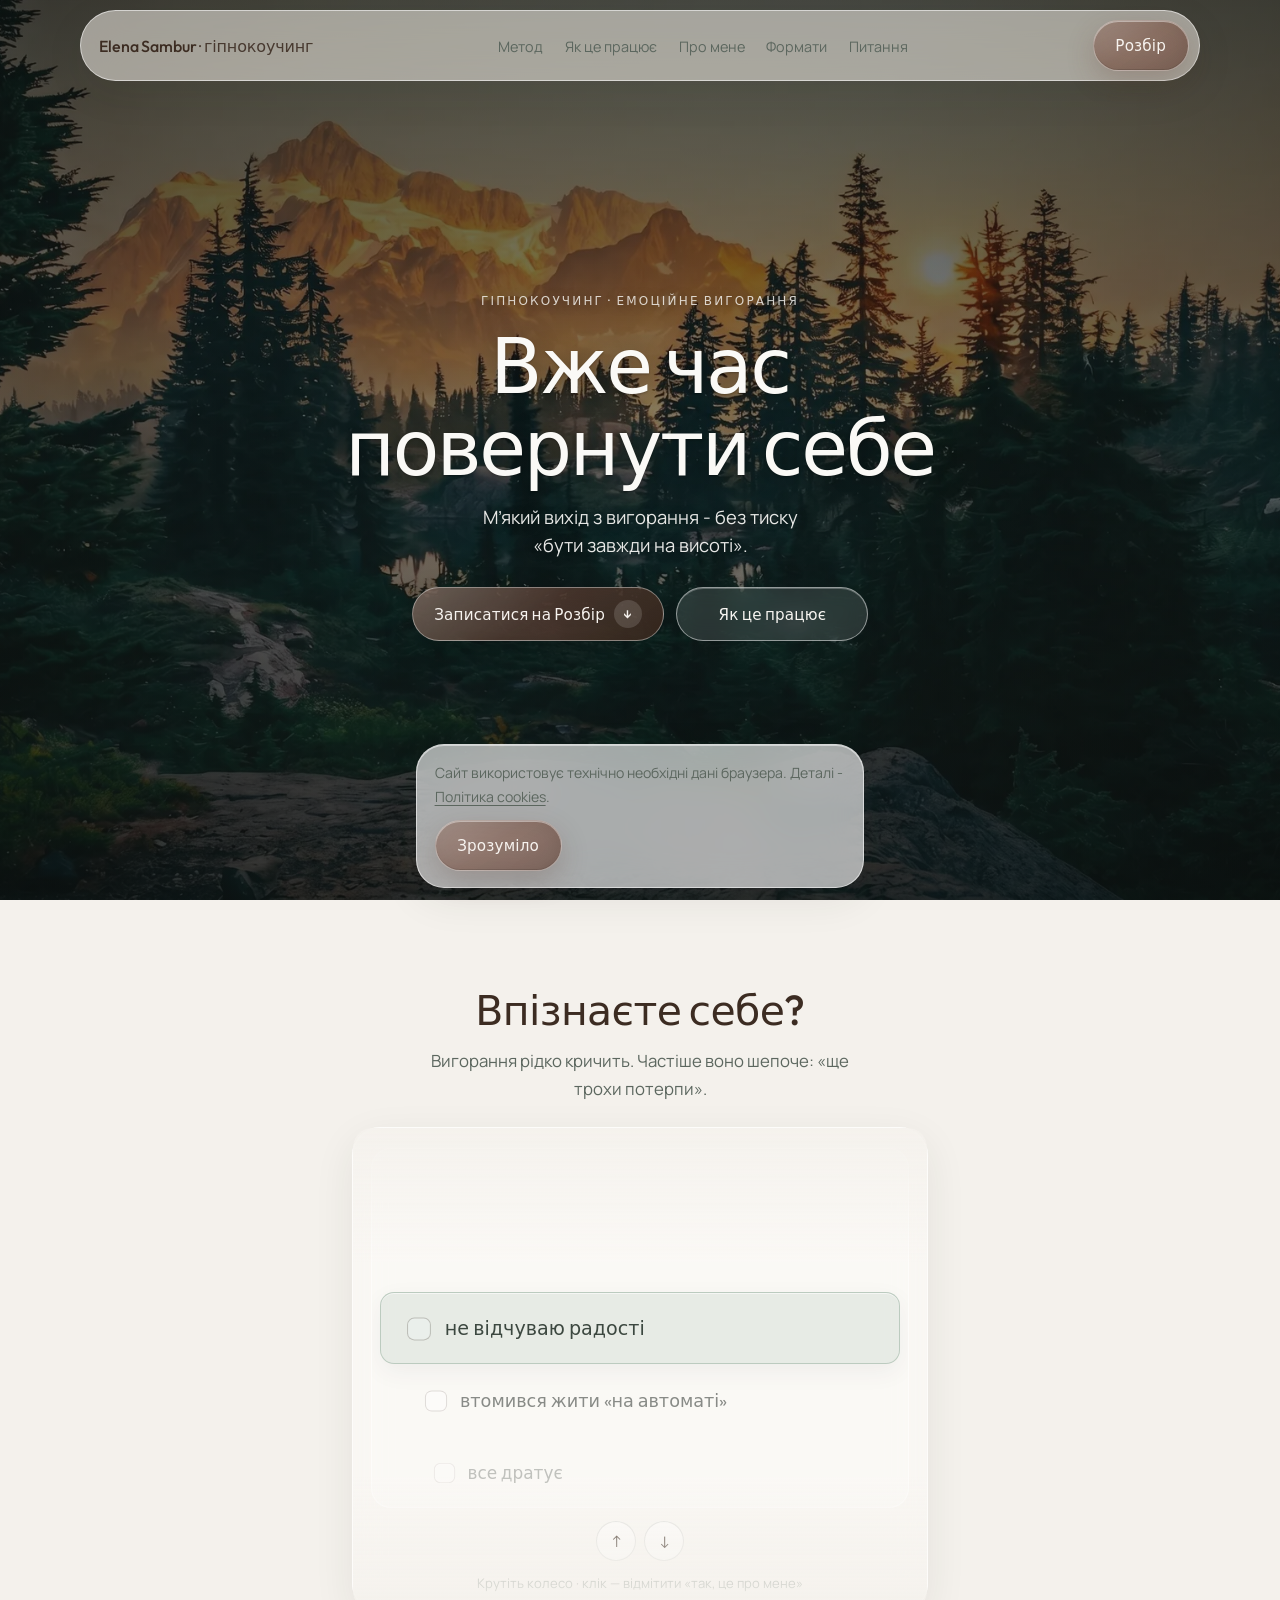
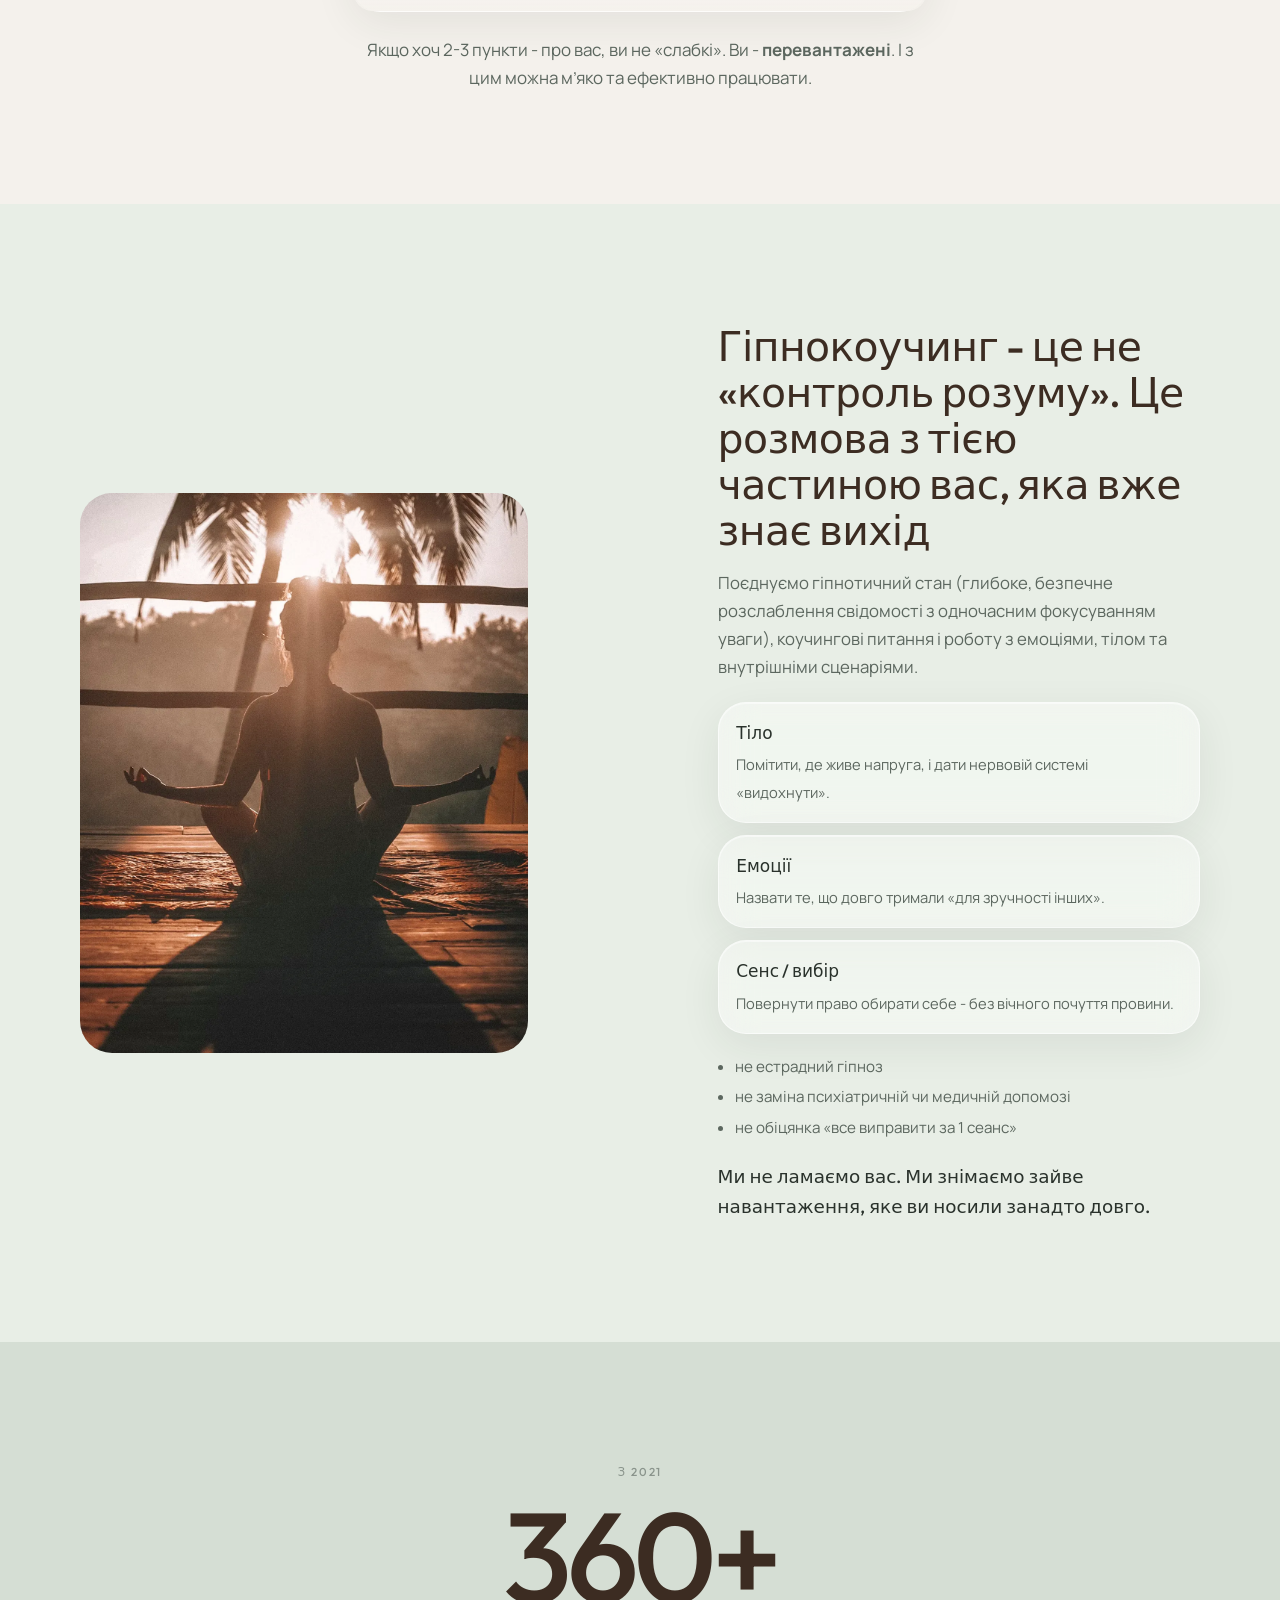
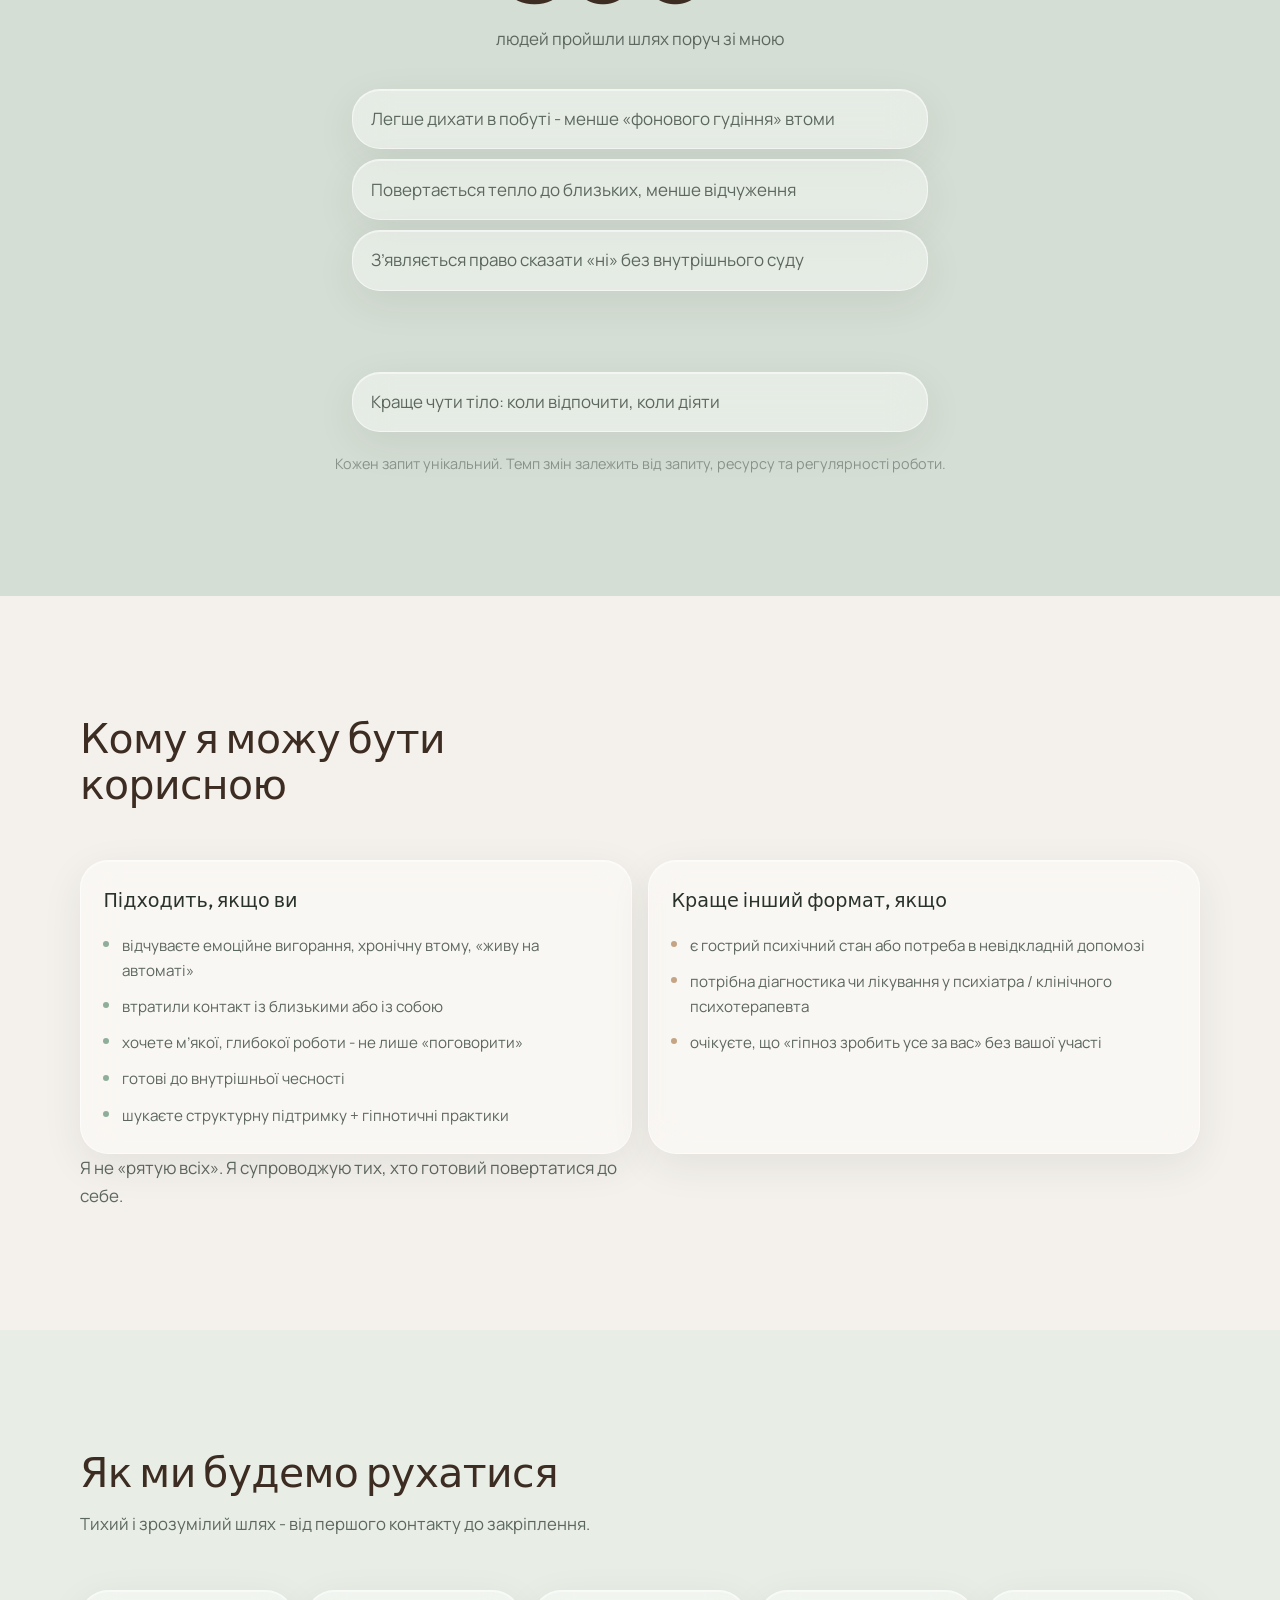
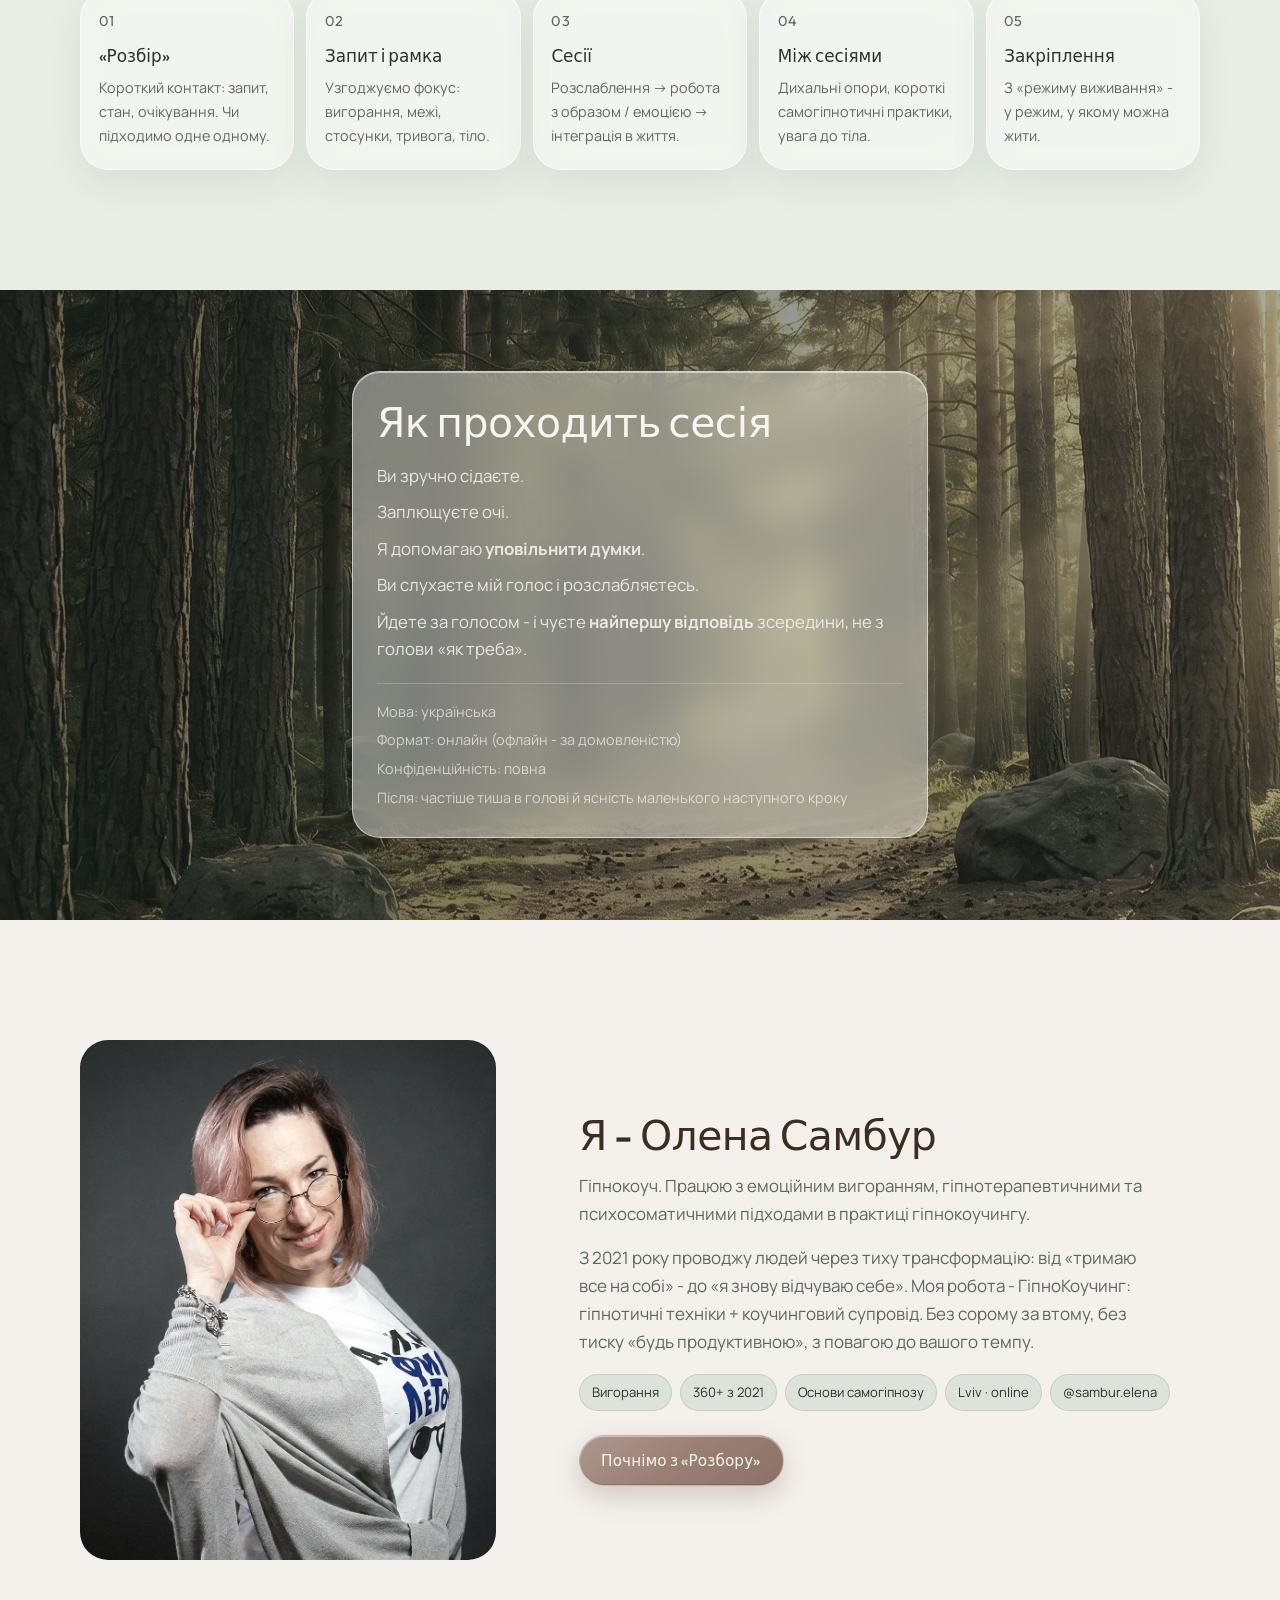
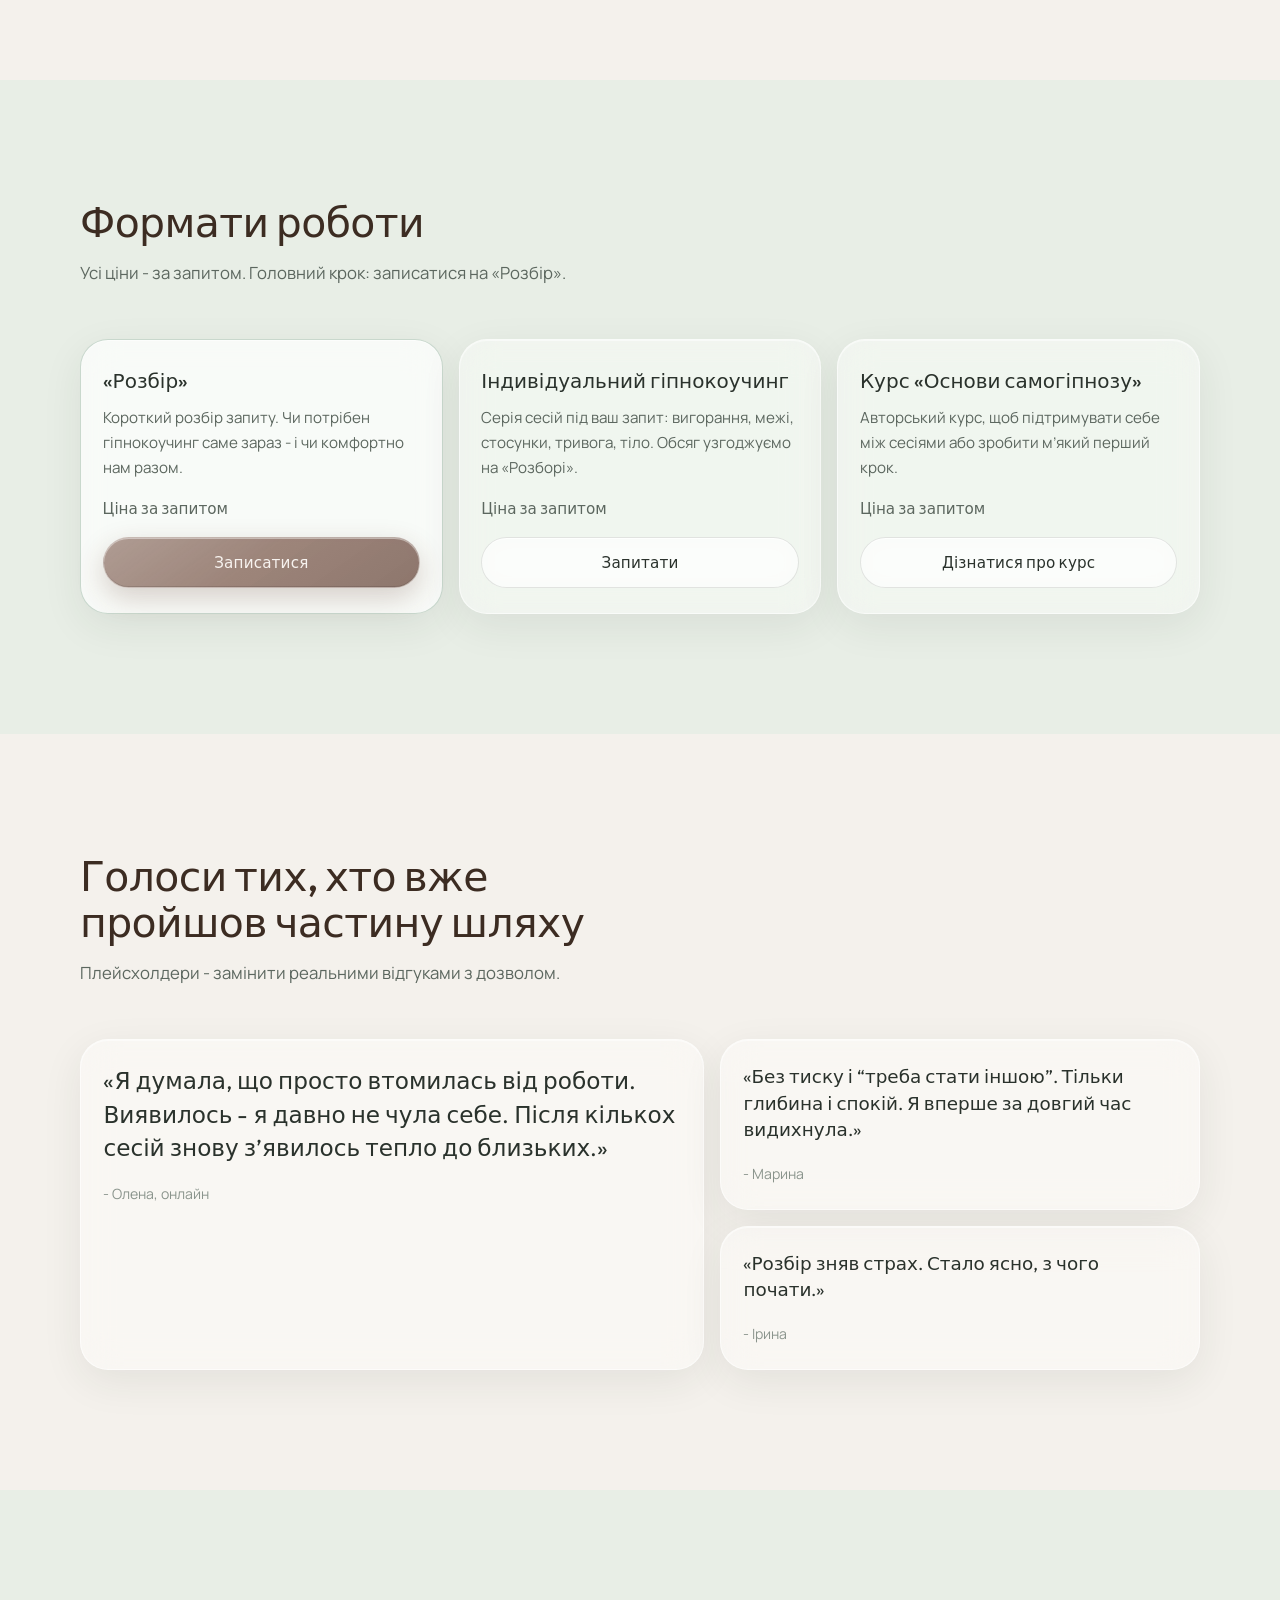
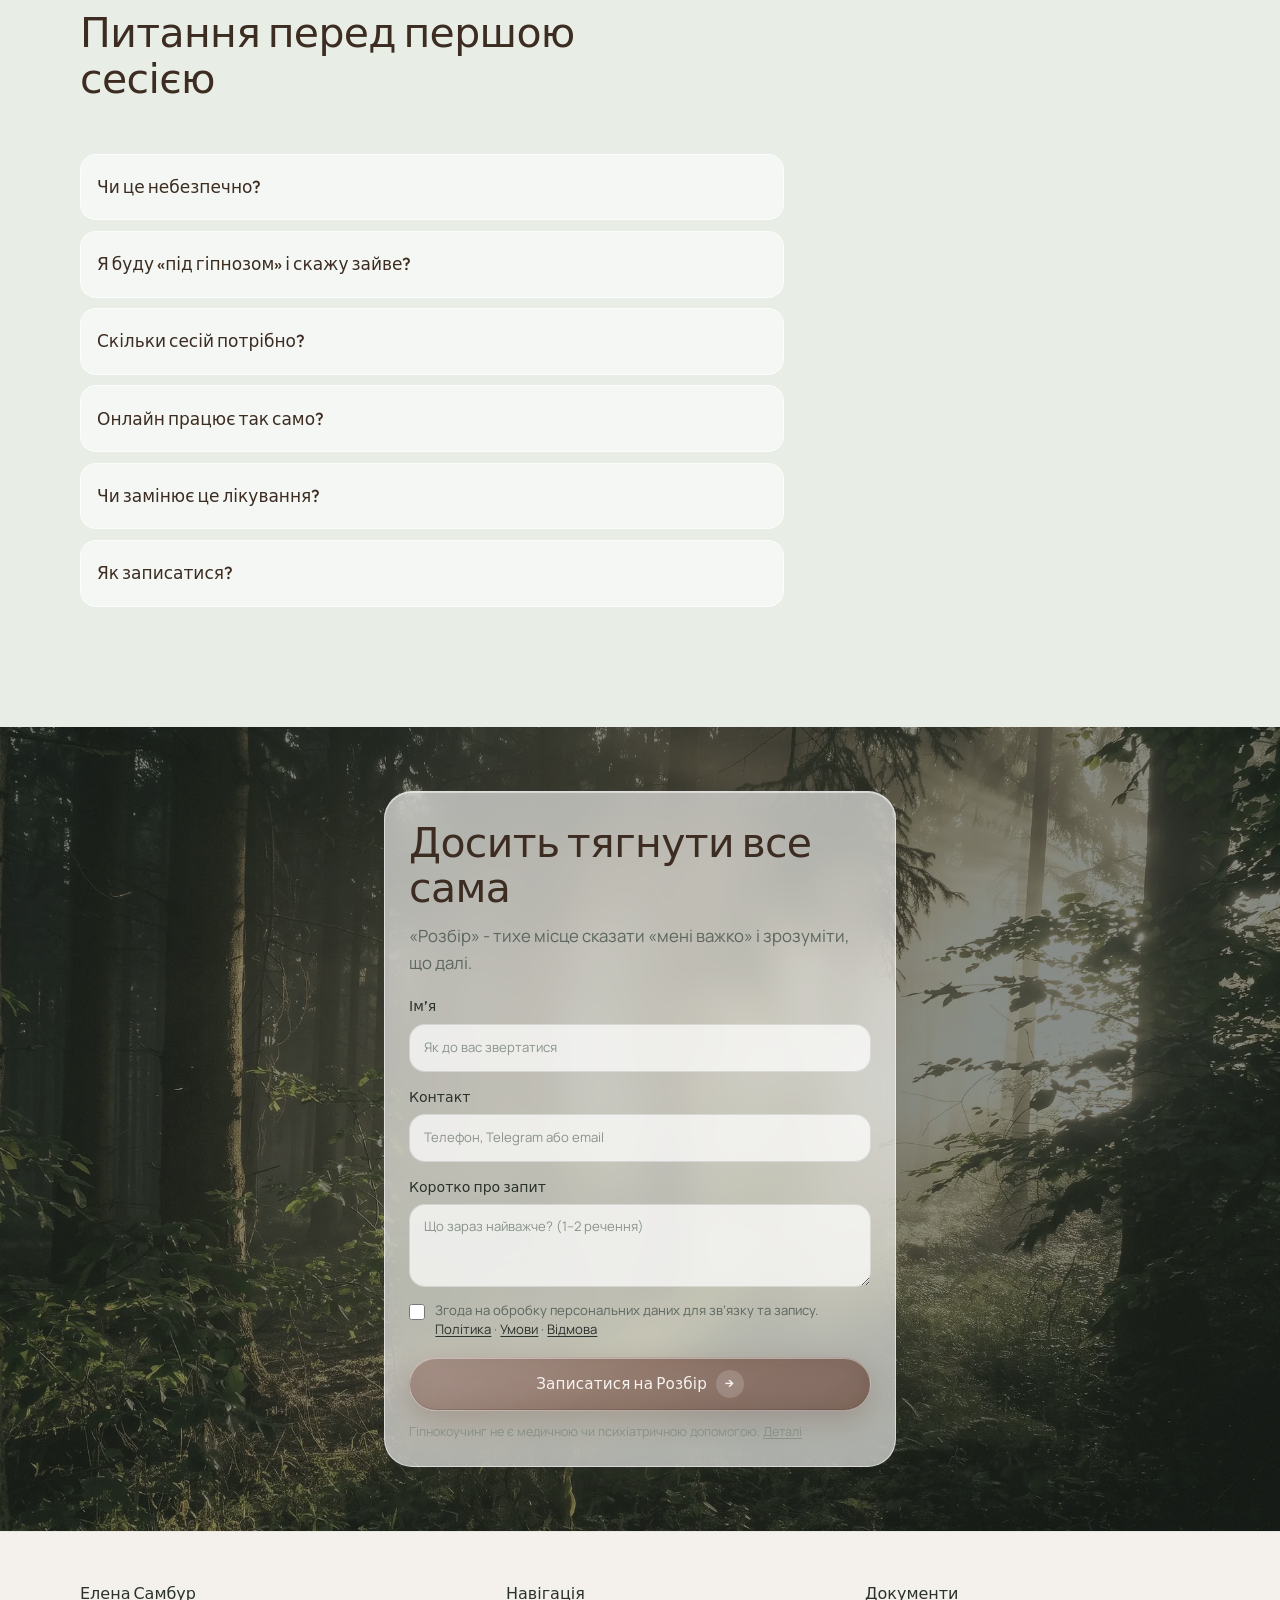
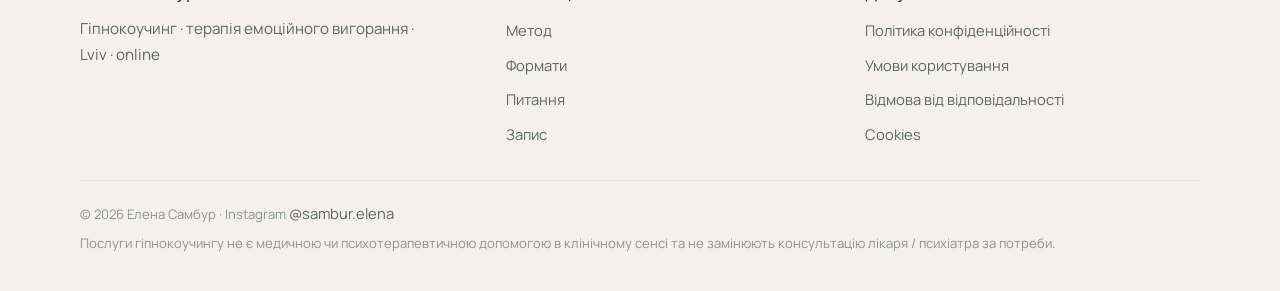
==== commit 238a034e: "Add files via upload повторно боли" ====
--- a/index.html
+++ b/index.html
@@ -19,9 +19,9 @@
       href="https://fonts.googleapis.com/css2?family=Manrope:wght@400;500;600&family=Outfit:wght@400;500;600&display=swap"
       rel="stylesheet"
     />
-    <link rel="stylesheet" href="css/styles.css" />
+    <link rel="stylesheet" href="./css/styles.css" />
   </head>
-  <body>
+  <body class="has-js">
     <a class="faint" href="#main" style="position: absolute; left: -999px">До змісту</a>
 
     <div class="nav-shell">
@@ -683,6 +683,6 @@
     <script>
       document.getElementById("y").textContent = new Date().getFullYear();
     </script>
-    <script src="js/main.js"></script>
+    <script src="./js/main.js" defer></script>
   </body>
 </html>
--- a/css/styles.css
+++ b/css/styles.css
@@ -1013,13 +1013,22 @@
 }
 
 .pain-reel__track {
-  list-style: none;
+  list-style: none !important;
   margin: 0;
   padding: 0;
   position: relative;
   z-index: 1;
   will-change: transform;
   transition: transform 0.45s var(--ease);
+}
+
+.pain-reel__track > li {
+  list-style: none !important;
+}
+
+.pain-reel__track > li::marker {
+  content: none;
+  display: none;
 }
 
 .pain-reel.is-dragging .pain-reel__track {
@@ -1060,11 +1069,17 @@
 }
 
 .pain-reel__label input {
-  position: absolute;
-  opacity: 0;
-  width: 1px;
-  height: 1px;
-  pointer-events: none;
+  position: absolute !important;
+  opacity: 0 !important;
+  width: 1px !important;
+  height: 1px !important;
+  margin: -1px !important;
+  padding: 0 !important;
+  clip: rect(0, 0, 0, 0) !important;
+  border: 0 !important;
+  pointer-events: none !important;
+  appearance: none !important;
+  -webkit-appearance: none !important;
 }
 
 .pain-reel__box {
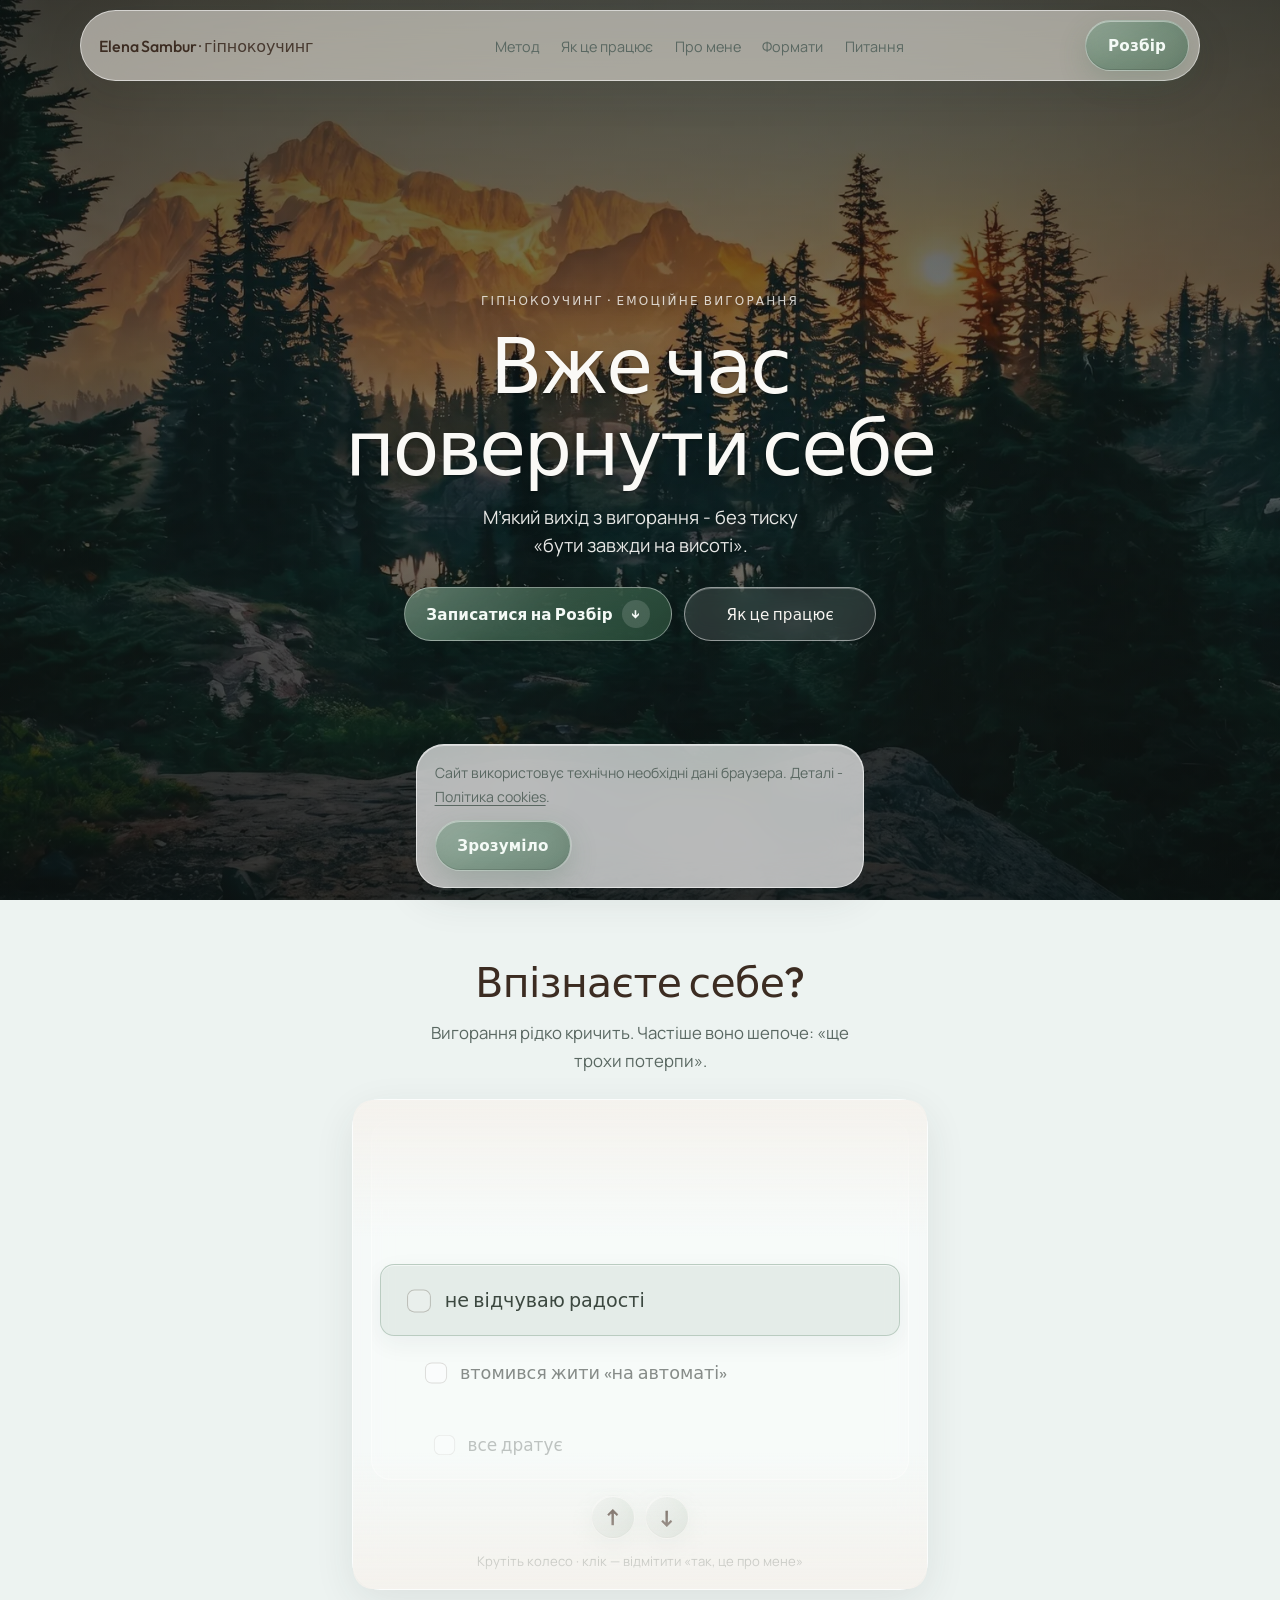
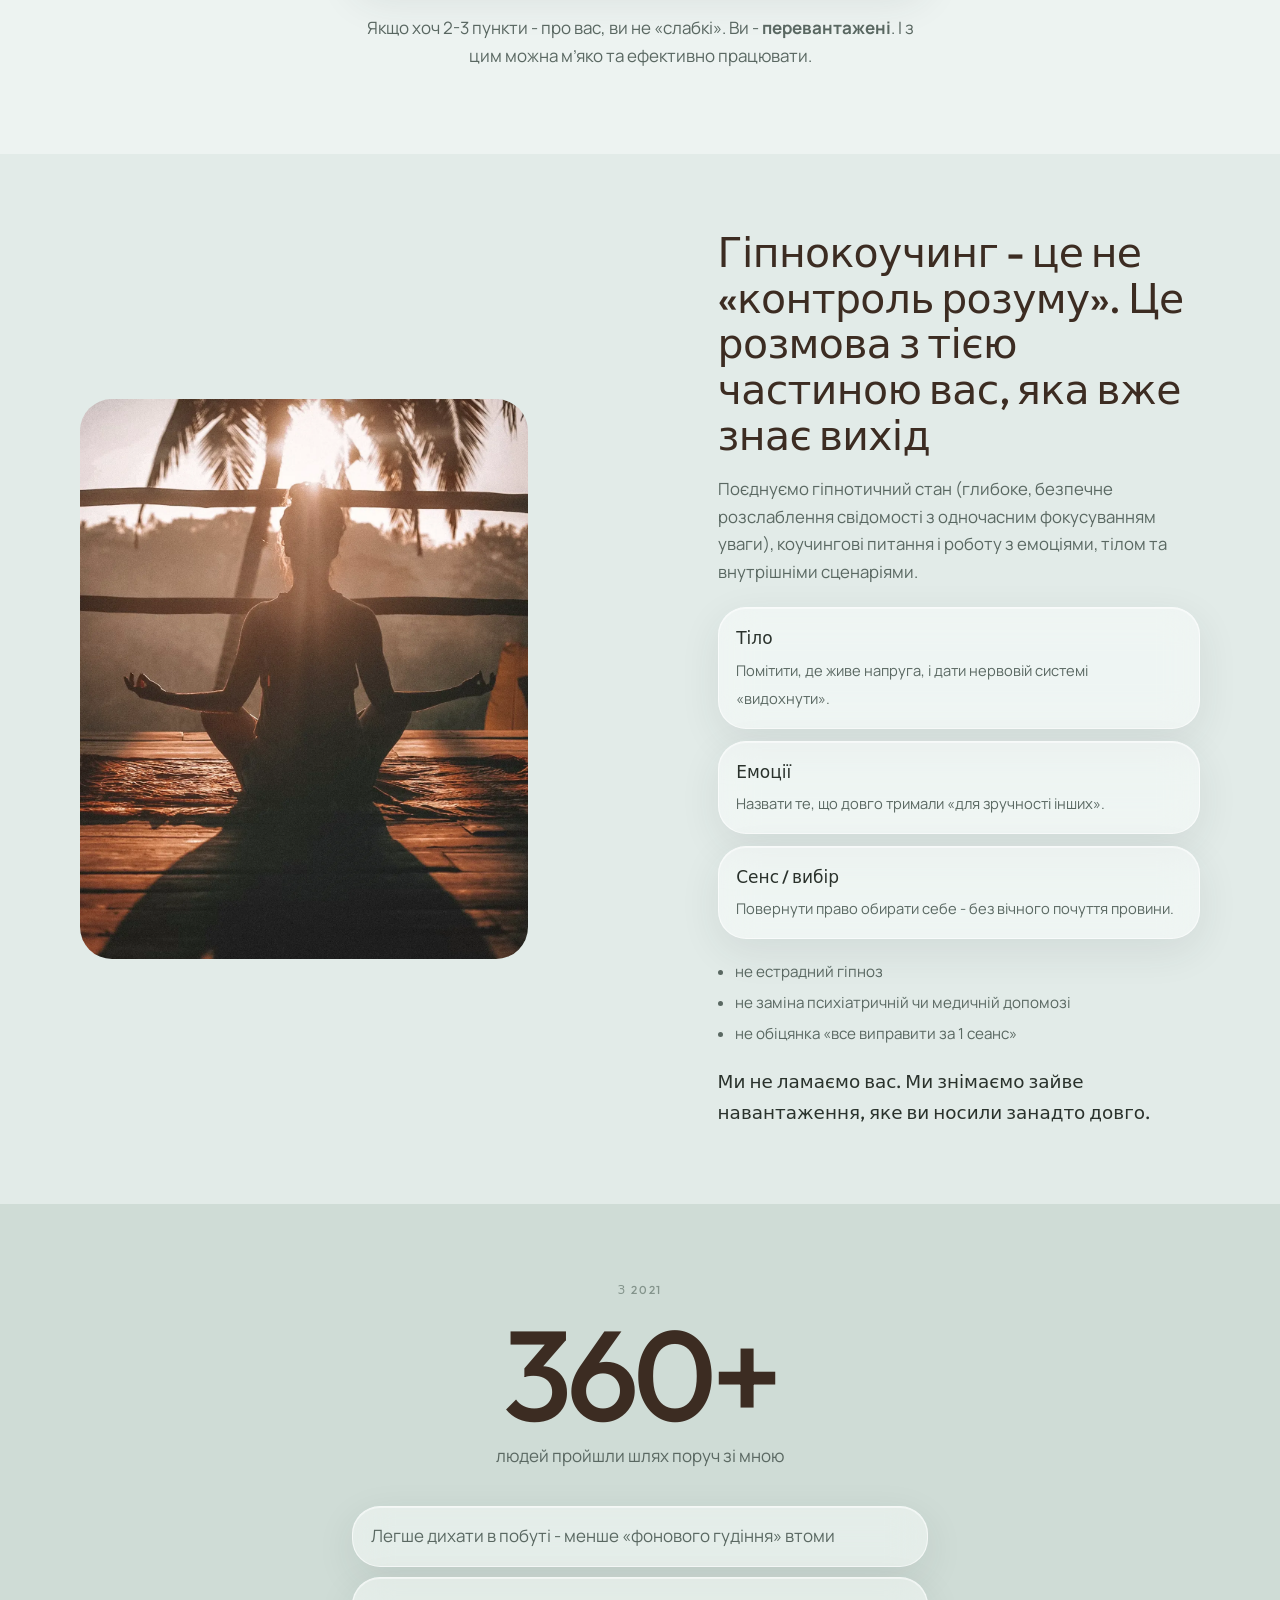
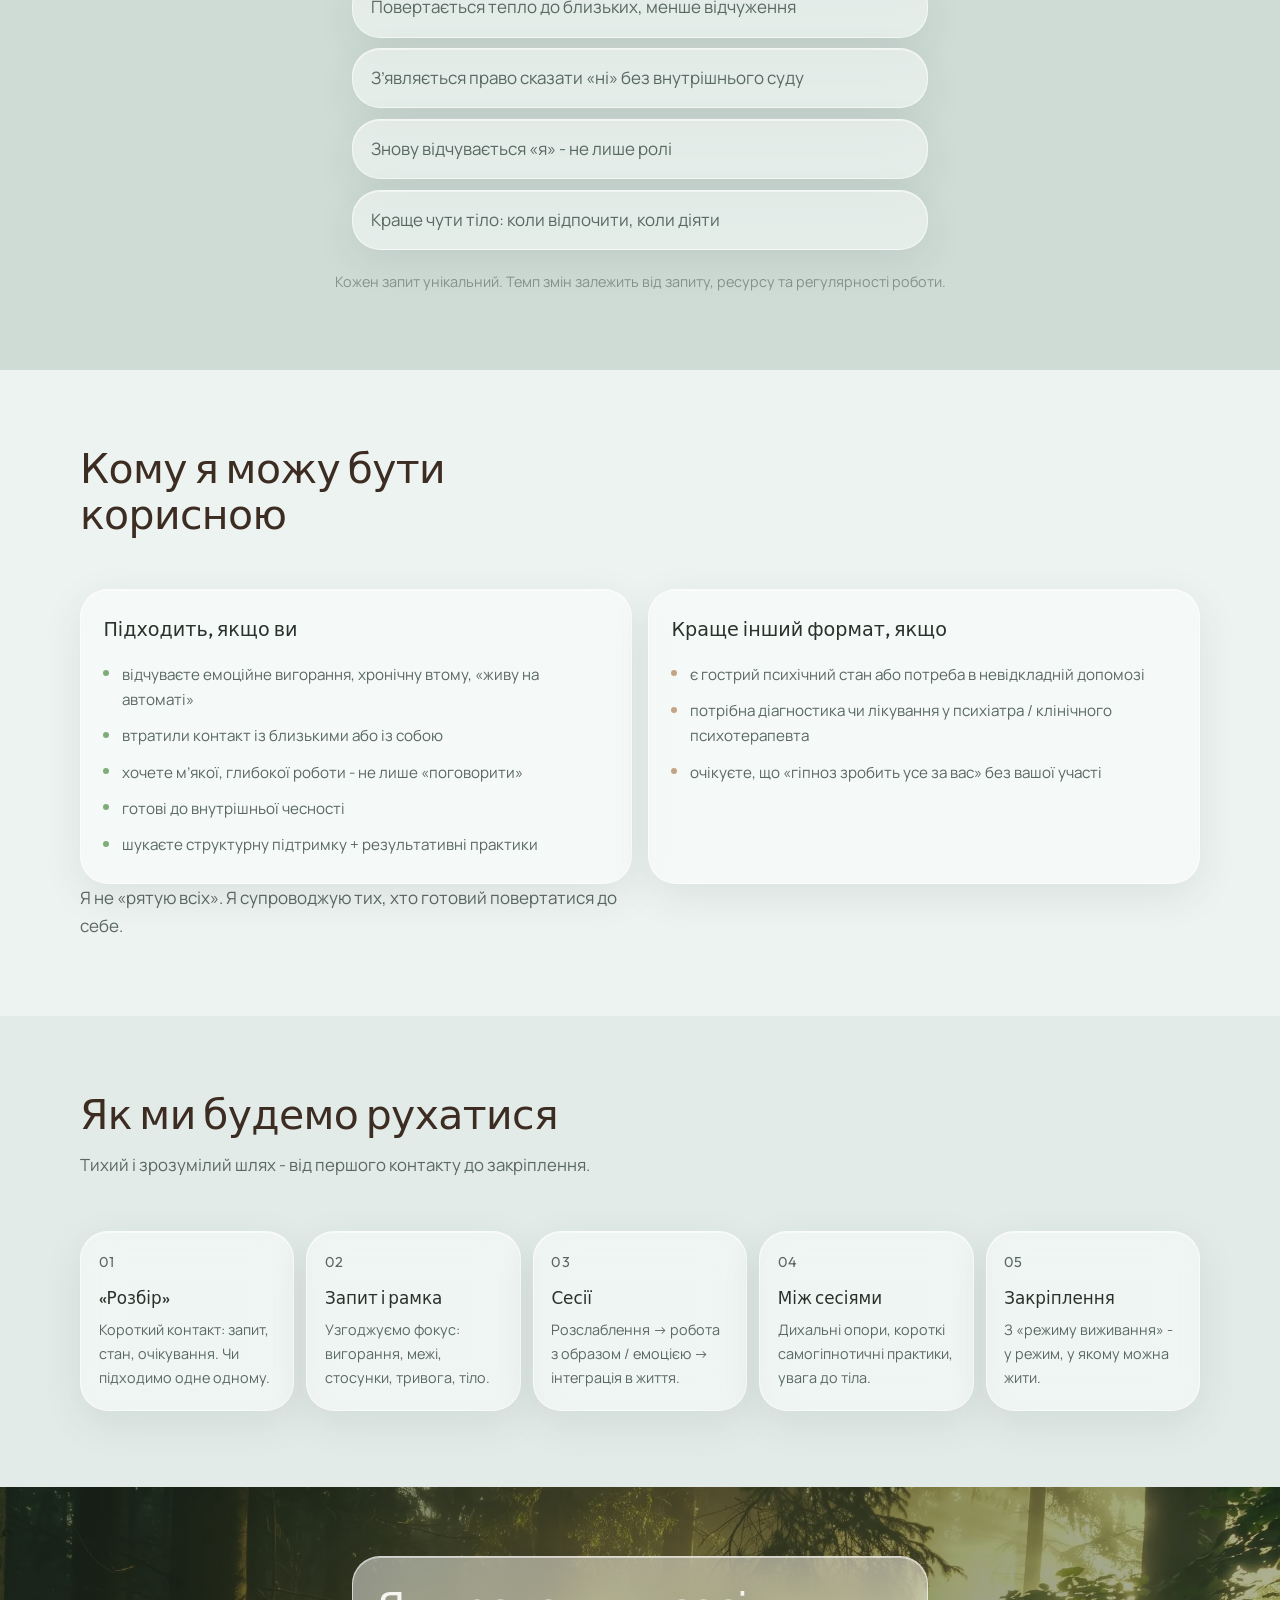
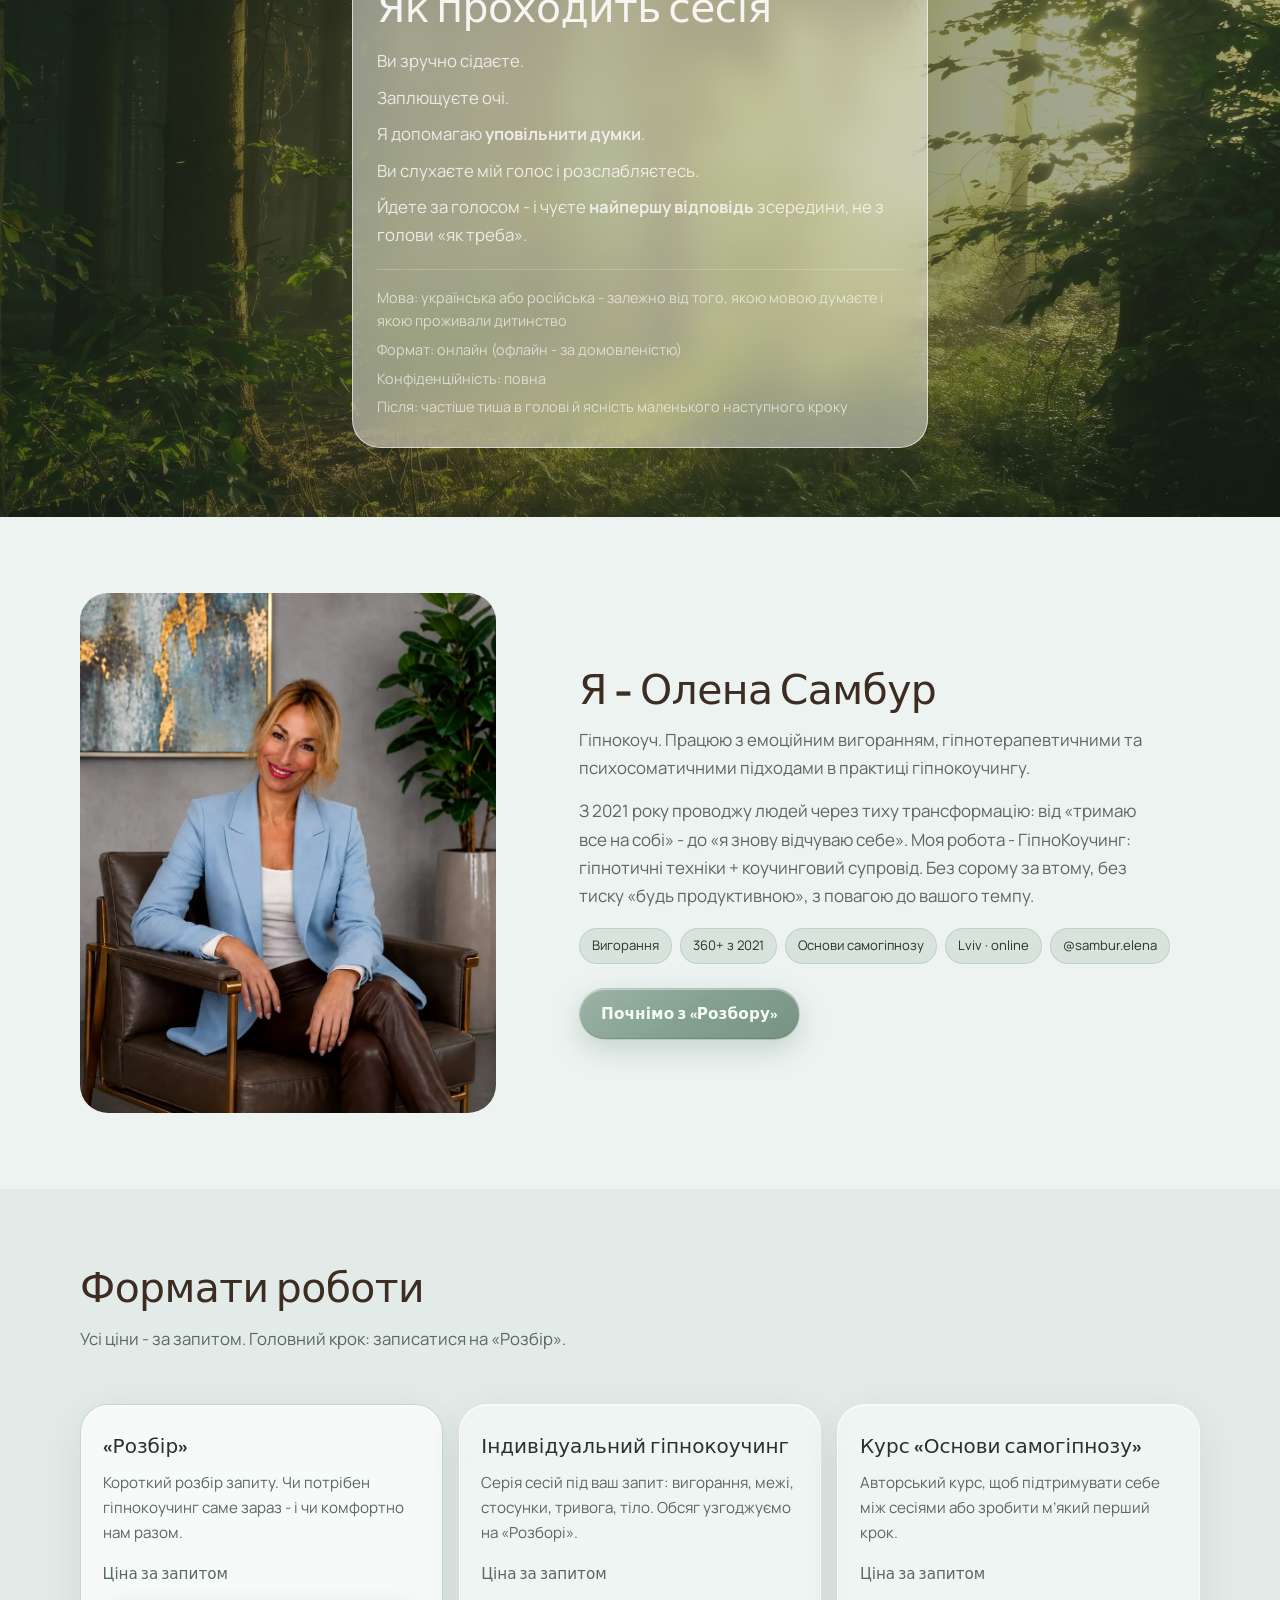
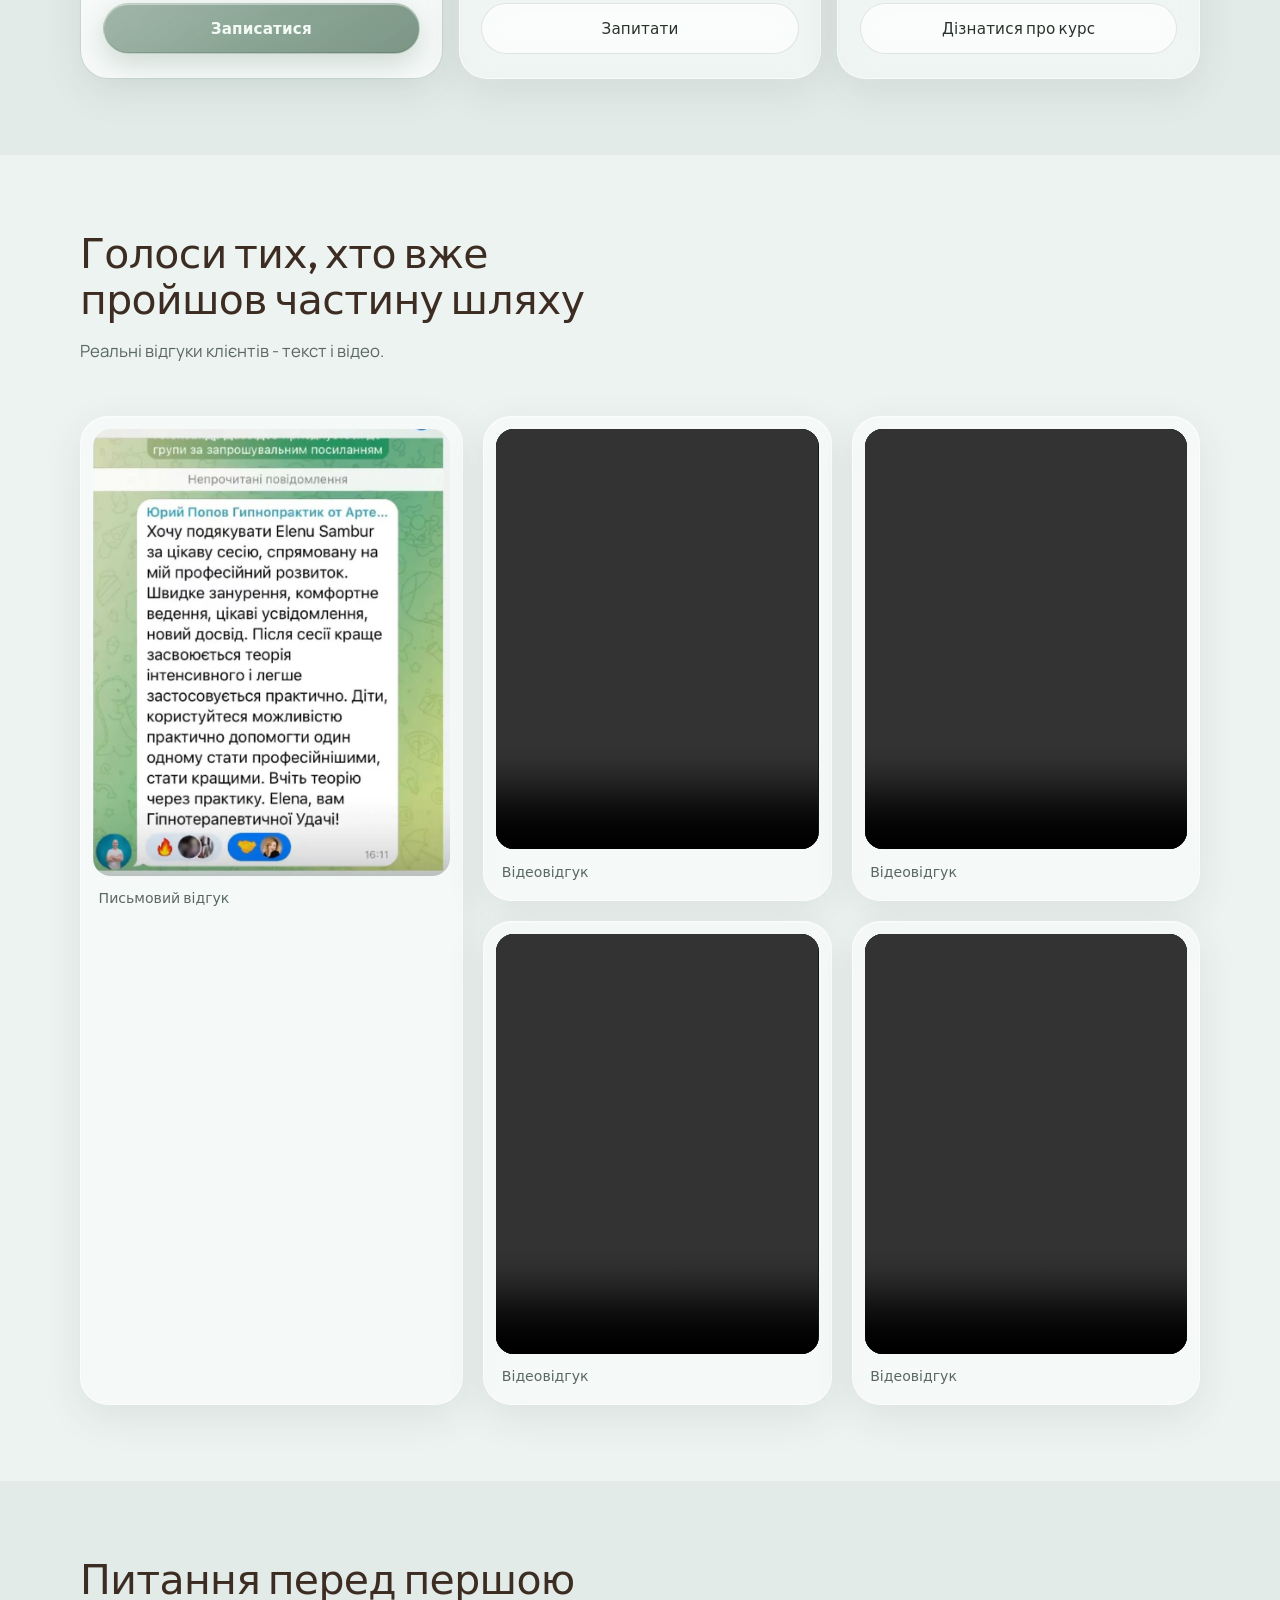
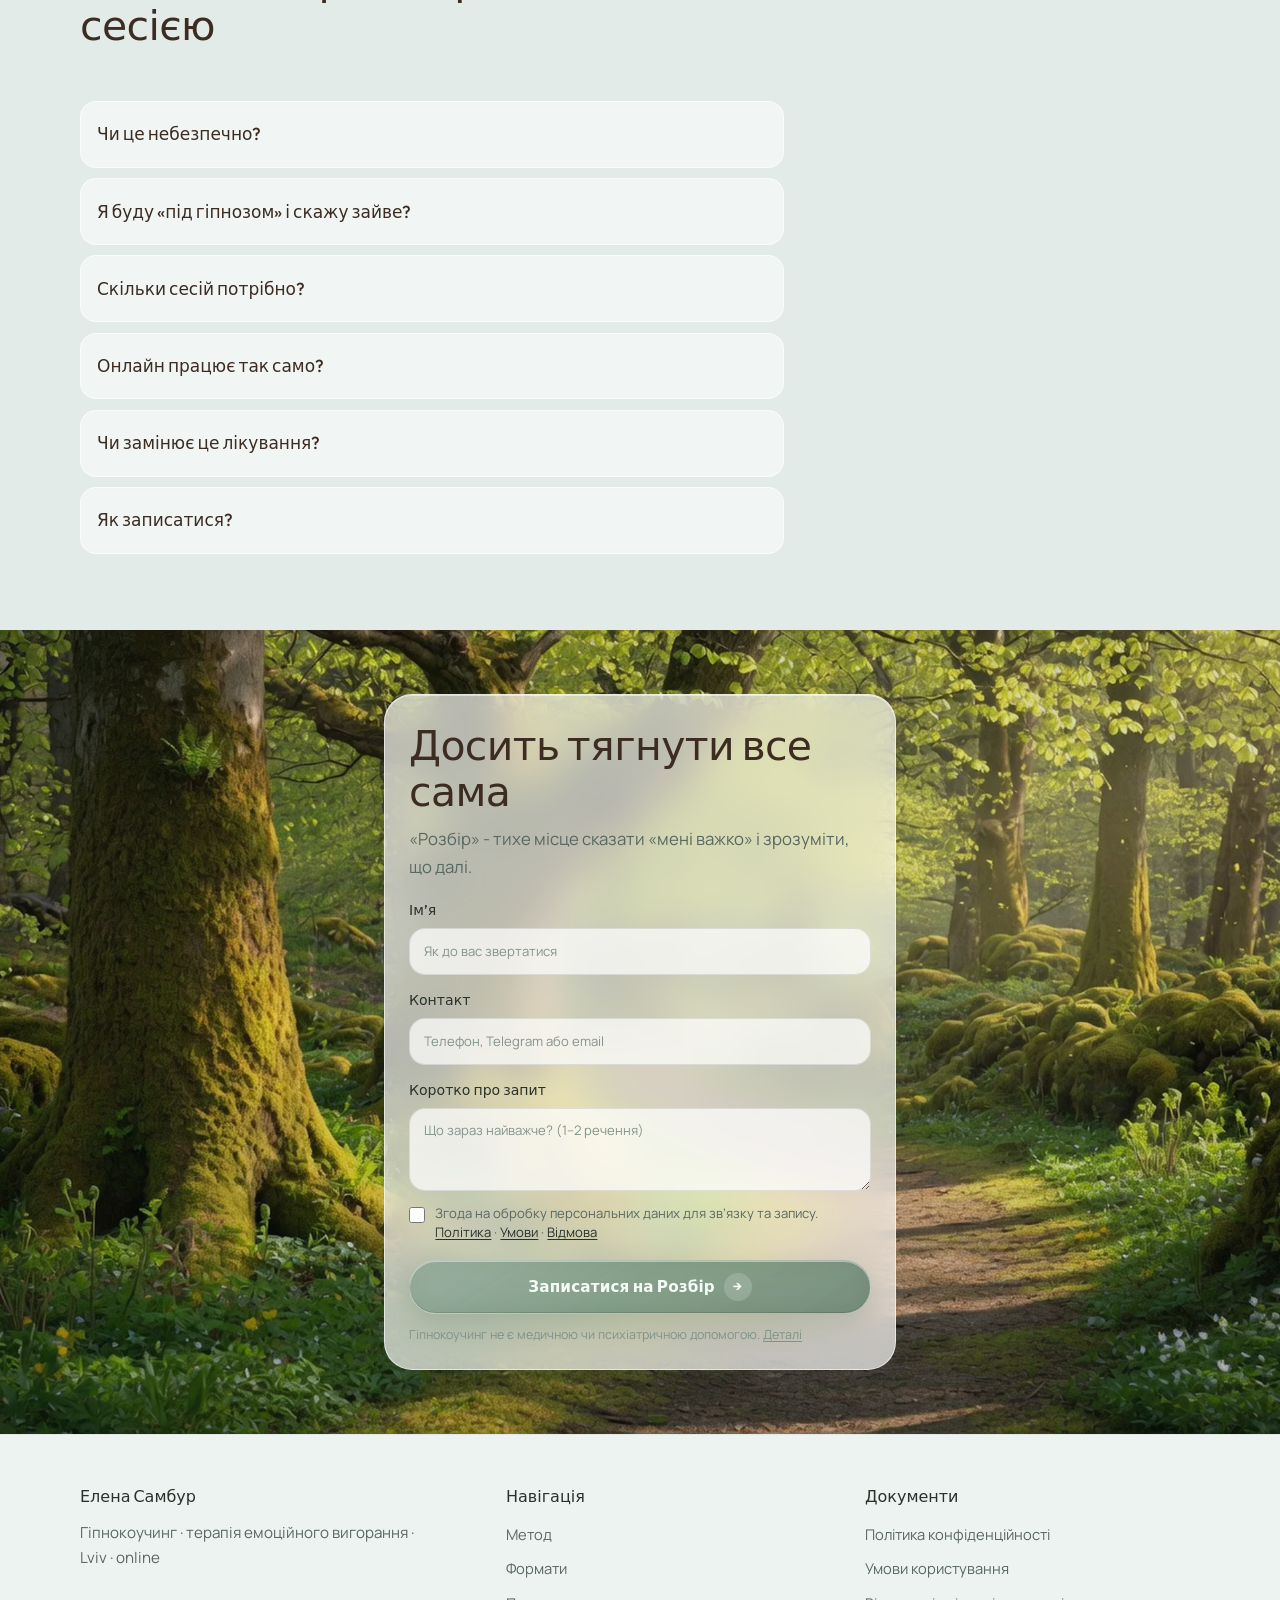
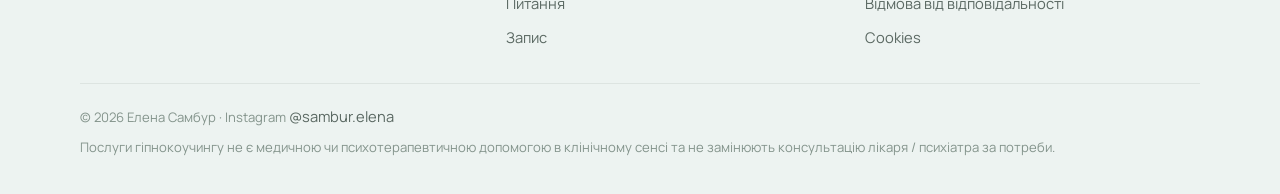
==== commit 217b20f2: "Add files via upload" ====
--- a/index.html
+++ b/index.html
@@ -315,7 +315,7 @@
                 <li>втратили контакт із близькими або із собою</li>
                 <li>хочете м’якої, глибокої роботи - не лише «поговорити»</li>
                 <li>готові до внутрішньої чесності</li>
-                <li>шукаєте структурну підтримку + гіпнотичні практики</li>
+                <li>шукаєте структурну підтримку + результативні практики</li>
               </ul>
             </div>
             <div class="list-card list-card--soft glass reveal">
@@ -400,7 +400,10 @@
             </p>
           </div>
           <div class="session__meta">
-            <span>Мова: українська</span>
+            <span
+              >Мова: українська або російська - залежно від того, якою мовою думаєте і якою
+              проживали дитинство</span
+            >
             <span>Формат: онлайн (офлайн - за домовленістю)</span>
             <span>Конфіденційність: повна</span>
             <span>Після: частіше тиша в голові й ясність маленького наступного кроку</span>
@@ -491,24 +494,88 @@
         <div class="wrap">
           <div class="section-head reveal">
             <h2 class="display" id="voices-title">Голоси тих, хто вже пройшов частину шляху</h2>
-            <p class="lede">Плейсхолдери - замінити реальними відгуками з дозволом.</p>
-          </div>
-          <div class="quotes">
-            <blockquote class="quote quote--large glass reveal">
-              <p>
-                «Я думала, що просто втомилась від роботи. Виявилось - я давно не чула себе. Після
-                кількох сесій знову з’явилось тепло до близьких.»
-              </p>
-              <footer>- Олена, онлайн</footer>
-            </blockquote>
-            <blockquote class="quote glass reveal">
-              <p>«Без тиску і “треба стати іншою”. Тільки глибина і спокій. Я вперше за довгий час видихнула.»</p>
-              <footer>- Марина</footer>
-            </blockquote>
-            <blockquote class="quote glass reveal">
-              <p>«Розбір зняв страх. Стало ясно, з чого почати.»</p>
-              <footer>- Ірина</footer>
-            </blockquote>
+            <p class="lede">Реальні відгуки клієнтів - текст і відео.</p>
+          </div>
+
+          <div class="reviews-grid">
+            <figure class="review-card review-card--shot glass reveal">
+              <picture>
+                <source srcset="assets/reviews/review-screenshot-01.webp" type="image/webp" />
+                <img
+                  src="assets/reviews/review-screenshot-01.jpg"
+                  alt="Текстовий відгук клієнта"
+                  width="1200"
+                  height="1600"
+                  loading="lazy"
+                  decoding="async"
+                />
+              </picture>
+              <figcaption>Письмовий відгук</figcaption>
+            </figure>
+
+            <article class="review-card review-card--video glass reveal">
+              <div class="review-video">
+                <video
+                  controls
+                  playsinline
+                  webkit-playsinline
+                  preload="metadata"
+                  controlslist="nodownload"
+                >
+                  <source src="./assets/reviews/review-video-01.mp4" type="video/mp4" />
+                  Ваш браузер не підтримує відео.
+                </video>
+              </div>
+              <p class="review-card__label">Відеовідгук</p>
+            </article>
+
+            <article class="review-card review-card--video glass reveal">
+              <div class="review-video">
+                <video
+                  controls
+                  playsinline
+                  webkit-playsinline
+                  preload="metadata"
+                  controlslist="nodownload"
+                >
+                  <source src="./assets/reviews/review-video-02.mp4" type="video/mp4" />
+                  Ваш браузер не підтримує відео.
+                </video>
+              </div>
+              <p class="review-card__label">Відеовідгук</p>
+            </article>
+
+            <article class="review-card review-card--video glass reveal">
+              <div class="review-video">
+                <video
+                  controls
+                  playsinline
+                  webkit-playsinline
+                  preload="metadata"
+                  controlslist="nodownload"
+                >
+                  <source src="./assets/reviews/review-video-03.mp4" type="video/mp4" />
+                  Ваш браузер не підтримує відео.
+                </video>
+              </div>
+              <p class="review-card__label">Відеовідгук</p>
+            </article>
+
+            <article class="review-card review-card--video glass reveal">
+              <div class="review-video">
+                <video
+                  controls
+                  playsinline
+                  webkit-playsinline
+                  preload="metadata"
+                  controlslist="nodownload"
+                >
+                  <source src="./assets/reviews/review-video-04.mp4" type="video/mp4" />
+                  Ваш браузер не підтримує відео.
+                </video>
+              </div>
+              <p class="review-card__label">Відеовідгук</p>
+            </article>
           </div>
         </div>
       </section>
@@ -537,7 +604,9 @@
             <details>
               <summary>Скільки сесій потрібно?</summary>
               <p>
-                Залежить від запиту. На «Розборі» окреслимо реалістичний горизонт.
+                Залежить від запиту. Як правило, обираємо <strong>4+1</strong> підсумкова або
+                <strong>8+1</strong> підсумкова. За необхідності - до <strong>12</strong> сесій. На
+                «Розборі» окреслимо реалістичний горизонт саме для вас.
               </p>
             </details>
             <details>
--- a/css/styles.css
+++ b/css/styles.css
@@ -1,25 +1,26 @@
 /* Mist Grove — Елена Самбур · гіпнокоучинг */
 :root {
-  --bg: #e8eee6;
-  --bg-elevated: #f4f1ec;
-  --bg-deep: #d5ded4;
+  /* Cooler sage-blue base (client palette) — less dirty warm grey */
+  --bg: #e2ebe8;
+  --bg-elevated: #edf3f1;
+  --bg-deep: #cfdcd6;
   --ink: #2a322c;
-  --ink-muted: #5c675f;
-  --ink-faint: #8a948c;
+  --ink-muted: #5a6862;
+  --ink-faint: #84948c;
   /* Darkest wood brown from yoga boards (logo + section titles) */
   --heading: #3c2c22;
   --heading-hover: #5a4538;
-  --accent: #8fae9a;
-  --accent-deep: #6b8f7a;
+  --accent: #7fad7a;
+  --accent-deep: #4f7f5c;
   --accent-warm: #c4a484;
-  --glass: rgba(255, 255, 255, 0.42);
-  --glass-strong: rgba(255, 255, 255, 0.62);
-  --glass-border: rgba(255, 255, 255, 0.55);
-  --glass-shadow: 0 12px 40px rgba(42, 50, 44, 0.08);
-  /* Buttons — mid wood-board brown */
-  --btn: #5c3223;
-  --btn-rgb: 92, 50, 35;
-  --cta-text: #f7f3ef;
+  --glass: rgba(255, 255, 255, 0.48);
+  --glass-strong: rgba(255, 255, 255, 0.68);
+  --glass-border: rgba(255, 255, 255, 0.6);
+  --glass-shadow: 0 12px 40px rgba(42, 55, 50, 0.09);
+  /* Buttons — forest green from palette (3rd/visible), not wood brown */
+  --btn: #3f6b4f;
+  --btn-rgb: 63, 107, 79;
+  --cta-text: #f4faf6;
   --radius-card: 28px;
   --radius-sm: 16px;
   --radius-pill: 999px;
@@ -174,11 +175,11 @@
 }
 
 .section {
-  padding: clamp(4rem, 10vw, 7.5rem) 0;
+  padding: clamp(2.75rem, 6.5vw, 4.75rem) 0;
 }
 
 .section--tight {
-  padding: clamp(3rem, 7vw, 5rem) 0;
+  padding: clamp(2.25rem, 5vw, 3.5rem) 0;
 }
 
 .section--elevated {
@@ -921,10 +922,10 @@
 /* Pain drum-reel — full mid-stage */
 .section--pain {
   background: var(--bg-elevated);
-  min-height: min(100dvh, 920px);
+  min-height: min(92dvh, 820px);
   display: flex;
   align-items: center;
-  padding-block: clamp(3rem, 8vw, 5.5rem);
+  padding-block: clamp(2.25rem, 5.5vw, 3.75rem);
 }
 
 .pain-stage {
@@ -1138,31 +1139,77 @@
 .pain-reel__controls {
   display: flex;
   justify-content: center;
-  gap: 0.5rem;
-  margin-top: 0.85rem;
+  gap: 0.65rem;
+  margin-top: 0.95rem;
 }
 
 .pain-reel__nav {
-  width: 2.5rem;
-  height: 2.5rem;
+  width: 2.75rem;
+  height: 2.75rem;
   border-radius: 50%;
-  border: 1px solid rgba(42, 50, 44, 0.12);
-  background: rgba(255, 255, 255, 0.55);
+  display: inline-flex;
+  align-items: center;
+  justify-content: center;
+  font-size: 1.35rem;
+  font-weight: 700;
+  line-height: 1;
+  cursor: pointer;
   color: var(--heading);
-  font-size: 1rem;
-  cursor: pointer;
-  transition: background 0.25s var(--ease);
-}
-
-.pain-reel__nav:hover {
-  background: rgba(143, 174, 154, 0.25);
+  -webkit-text-stroke: 0.4px currentColor;
+  text-shadow: 0 1px 0 rgba(255, 255, 255, 0.35);
+  /* glass + soft sage fill (site palette) */
+  background:
+    linear-gradient(145deg, rgba(255, 255, 255, 0.55) 0%, rgba(255, 255, 255, 0.12) 48%, rgba(143, 174, 154, 0.22) 100%),
+    rgba(143, 174, 154, 0.28);
+  backdrop-filter: blur(14px) saturate(150%);
+  -webkit-backdrop-filter: blur(14px) saturate(150%);
+  border: 1px solid rgba(255, 255, 255, 0.55);
+  box-shadow:
+    inset 0 1px 0 rgba(255, 255, 255, 0.65),
+    inset 0 -1px 0 rgba(60, 44, 34, 0.06),
+    0 8px 22px rgba(107, 143, 122, 0.14);
+  transition:
+    background 0.3s var(--ease),
+    border-color 0.3s var(--ease),
+    box-shadow 0.3s var(--ease),
+    transform 0.25s var(--ease),
+    color 0.3s var(--ease);
+}
+
+.pain-reel__nav:hover,
+.pain-reel__nav:focus-visible {
+  color: var(--accent-deep);
+  background:
+    linear-gradient(145deg, rgba(255, 255, 255, 0.65) 0%, rgba(255, 255, 255, 0.18) 45%, rgba(143, 174, 154, 0.38) 100%),
+    rgba(143, 174, 154, 0.4);
+  border-color: rgba(255, 255, 255, 0.7);
+  box-shadow:
+    inset 0 1px 0 rgba(255, 255, 255, 0.75),
+    0 10px 28px rgba(107, 143, 122, 0.22);
+}
+
+.pain-reel__nav:active {
+  transform: scale(0.96);
+}
+
+.pain-reel__nav:focus-visible {
+  outline: 2px solid var(--accent-deep);
+  outline-offset: 2px;
+}
+
+@media (prefers-reduced-transparency: reduce) {
+  .pain-reel__nav {
+    background: rgba(143, 174, 154, 0.45);
+    backdrop-filter: none;
+    -webkit-backdrop-filter: none;
+  }
 }
 
 .pain-reel__hint {
   margin: 0.75rem 0 0;
   text-align: center;
   font-size: 0.82rem;
-  color: var(--ink-faint);
+  color: var(--ink-muted);
 }
 
 .pain-feedback {
@@ -1611,41 +1658,100 @@
   border-color: rgba(143, 174, 154, 0.45);
 }
 
-/* —— Testimonials —— */
-.quotes {
+/* —— Reviews (screenshot + videos) —— */
+.reviews-grid {
   display: grid;
   gap: 1rem;
-}
-
-@media (min-width: 860px) {
-  .quotes {
-    grid-template-columns: 1.3fr 1fr;
-    grid-template-rows: auto auto;
-  }
-  .quote--large {
+  grid-template-columns: 1fr;
+}
+
+@media (min-width: 700px) {
+  .reviews-grid {
+    grid-template-columns: 1.05fr 1fr;
+    gap: 1.15rem;
+  }
+  .review-card--shot {
     grid-row: span 2;
   }
 }
 
-.quote {
-  padding: 1.5rem 1.4rem;
-}
-
-.quote p {
+@media (min-width: 1024px) {
+  .reviews-grid {
+    grid-template-columns: 1.1fr 1fr 1fr;
+    gap: 1.25rem;
+  }
+  .review-card--shot {
+    grid-row: span 2;
+  }
+}
+
+.review-card {
+  padding: 0.75rem;
+  margin: 0;
+  overflow: hidden;
+  display: flex;
+  flex-direction: column;
+  min-width: 0;
+}
+
+.review-card--shot img {
+  width: 100%;
+  height: auto;
+  border-radius: calc(var(--radius-card) - 10px);
+  display: block;
+  object-fit: cover;
+  max-height: min(70vh, 640px);
+}
+
+.review-card--shot figcaption,
+.review-card__label {
+  margin: 0.7rem 0.35rem 0.25rem;
+  font-size: 0.88rem;
+  color: var(--ink-muted);
   font-family: var(--font-display);
-  font-size: 1.15rem;
-  line-height: 1.45;
-  font-weight: 400;
-}
-
-.quote--large p {
-  font-size: clamp(1.2rem, 2.2vw, 1.45rem);
-}
-
-.quote footer {
-  margin-top: 1.1rem;
-  font-size: 0.88rem;
-  color: var(--ink-faint);
+}
+
+.review-video {
+  position: relative;
+  width: 100%;
+  border-radius: calc(var(--radius-card) - 10px);
+  overflow: hidden;
+  background: #1a221e;
+  /* contain keeps full frame + native controls clickable */
+  aspect-ratio: 9 / 16;
+  max-height: min(70vh, 480px);
+}
+
+@media (min-width: 700px) {
+  .review-video {
+    max-height: 420px;
+  }
+}
+
+.review-video video {
+  width: 100%;
+  height: 100%;
+  object-fit: contain;
+  display: block;
+  background: #111814;
+  position: relative;
+  z-index: 1;
+}
+
+/* Ensure glass card does not block video UI */
+.review-card--video {
+  pointer-events: auto;
+}
+
+.review-card--video .review-video,
+.review-card--video video {
+  pointer-events: auto;
+}
+
+/* Primary buttons more visible */
+.btn--primary,
+.btn--on-dark {
+  font-weight: 600;
 }
 
 /* —— FAQ —— */
@@ -1727,7 +1833,14 @@
   inset: 0;
   z-index: 1;
   pointer-events: none;
-  background: rgba(20, 28, 22, 0.5);
+  /* light veil — sunny moss forest stays bright */
+  background:
+    linear-gradient(
+      180deg,
+      rgba(30, 48, 40, 0.18) 0%,
+      rgba(24, 40, 32, 0.12) 50%,
+      rgba(20, 34, 28, 0.28) 100%
+    );
 }
 
 .final__panel {
@@ -1918,7 +2031,7 @@
 /* —— Phone (default mobile-first already above) —— */
 @media (max-width: 599px) {
   .section {
-    padding: clamp(3rem, 12vw, 4.25rem) 0;
+    padding: clamp(2.25rem, 9vw, 3.25rem) 0;
   }
 
   h1.display {
@@ -2040,7 +2153,7 @@
 /* —— Tablet portrait/landscape content width —— */
 @media (min-width: 768px) and (max-width: 1023px) {
   .section {
-    padding: clamp(3.5rem, 7vw, 5.5rem) 0;
+    padding: clamp(2.5rem, 5.5vw, 4rem) 0;
   }
 
   /* Method: image on top feels better than cramped 2-col on mid tablets */
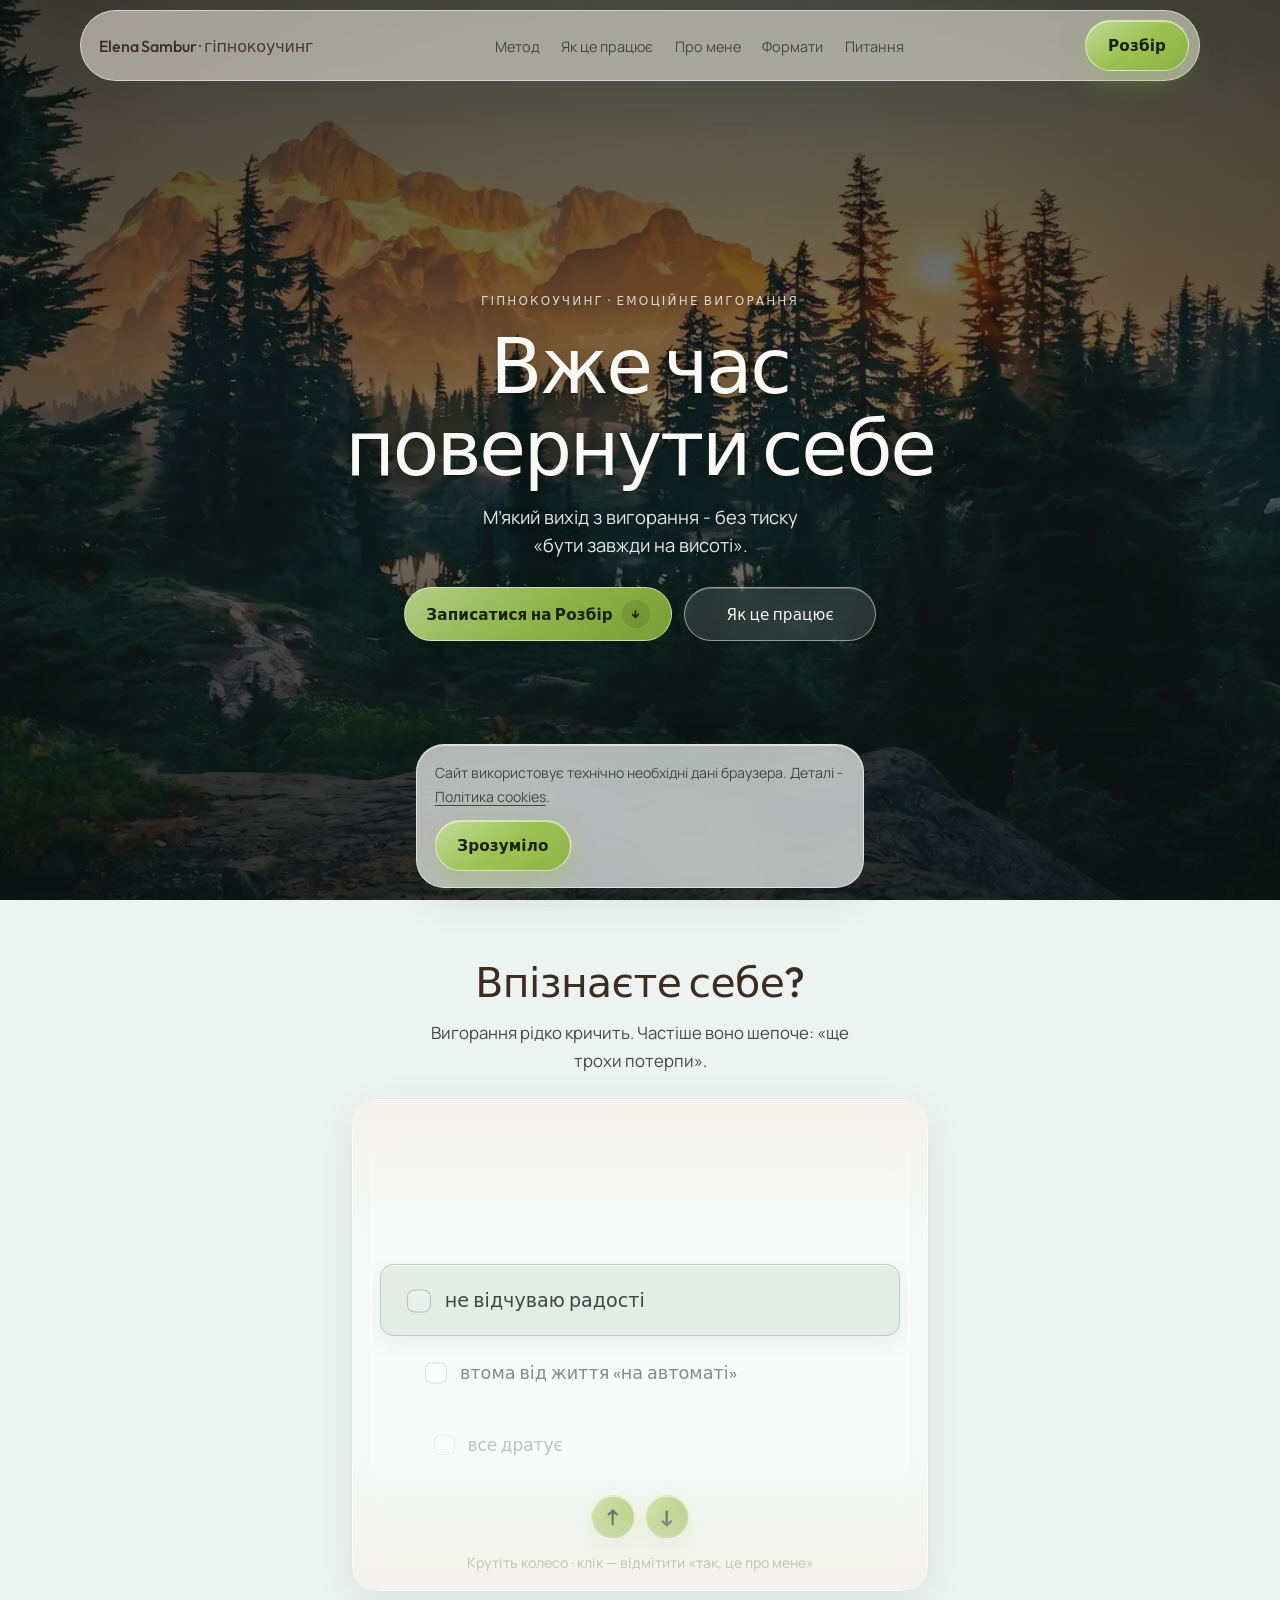
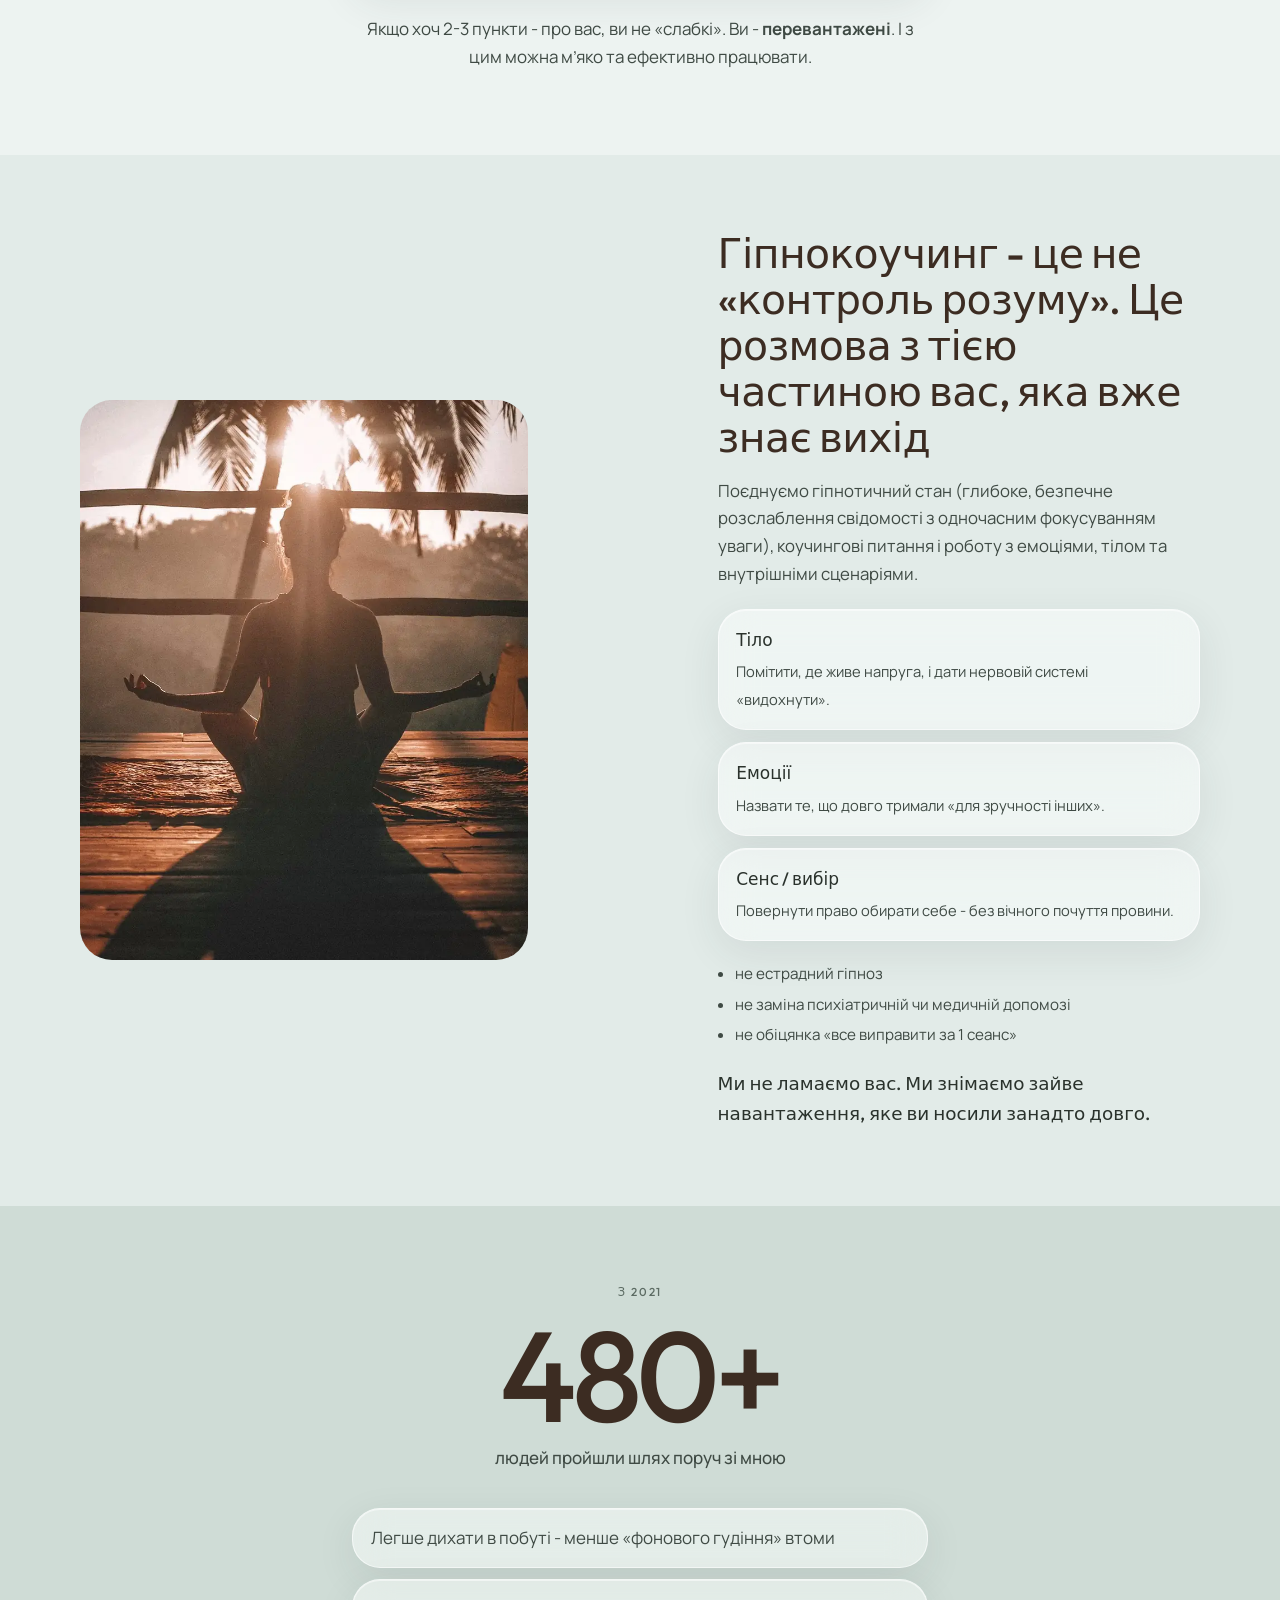
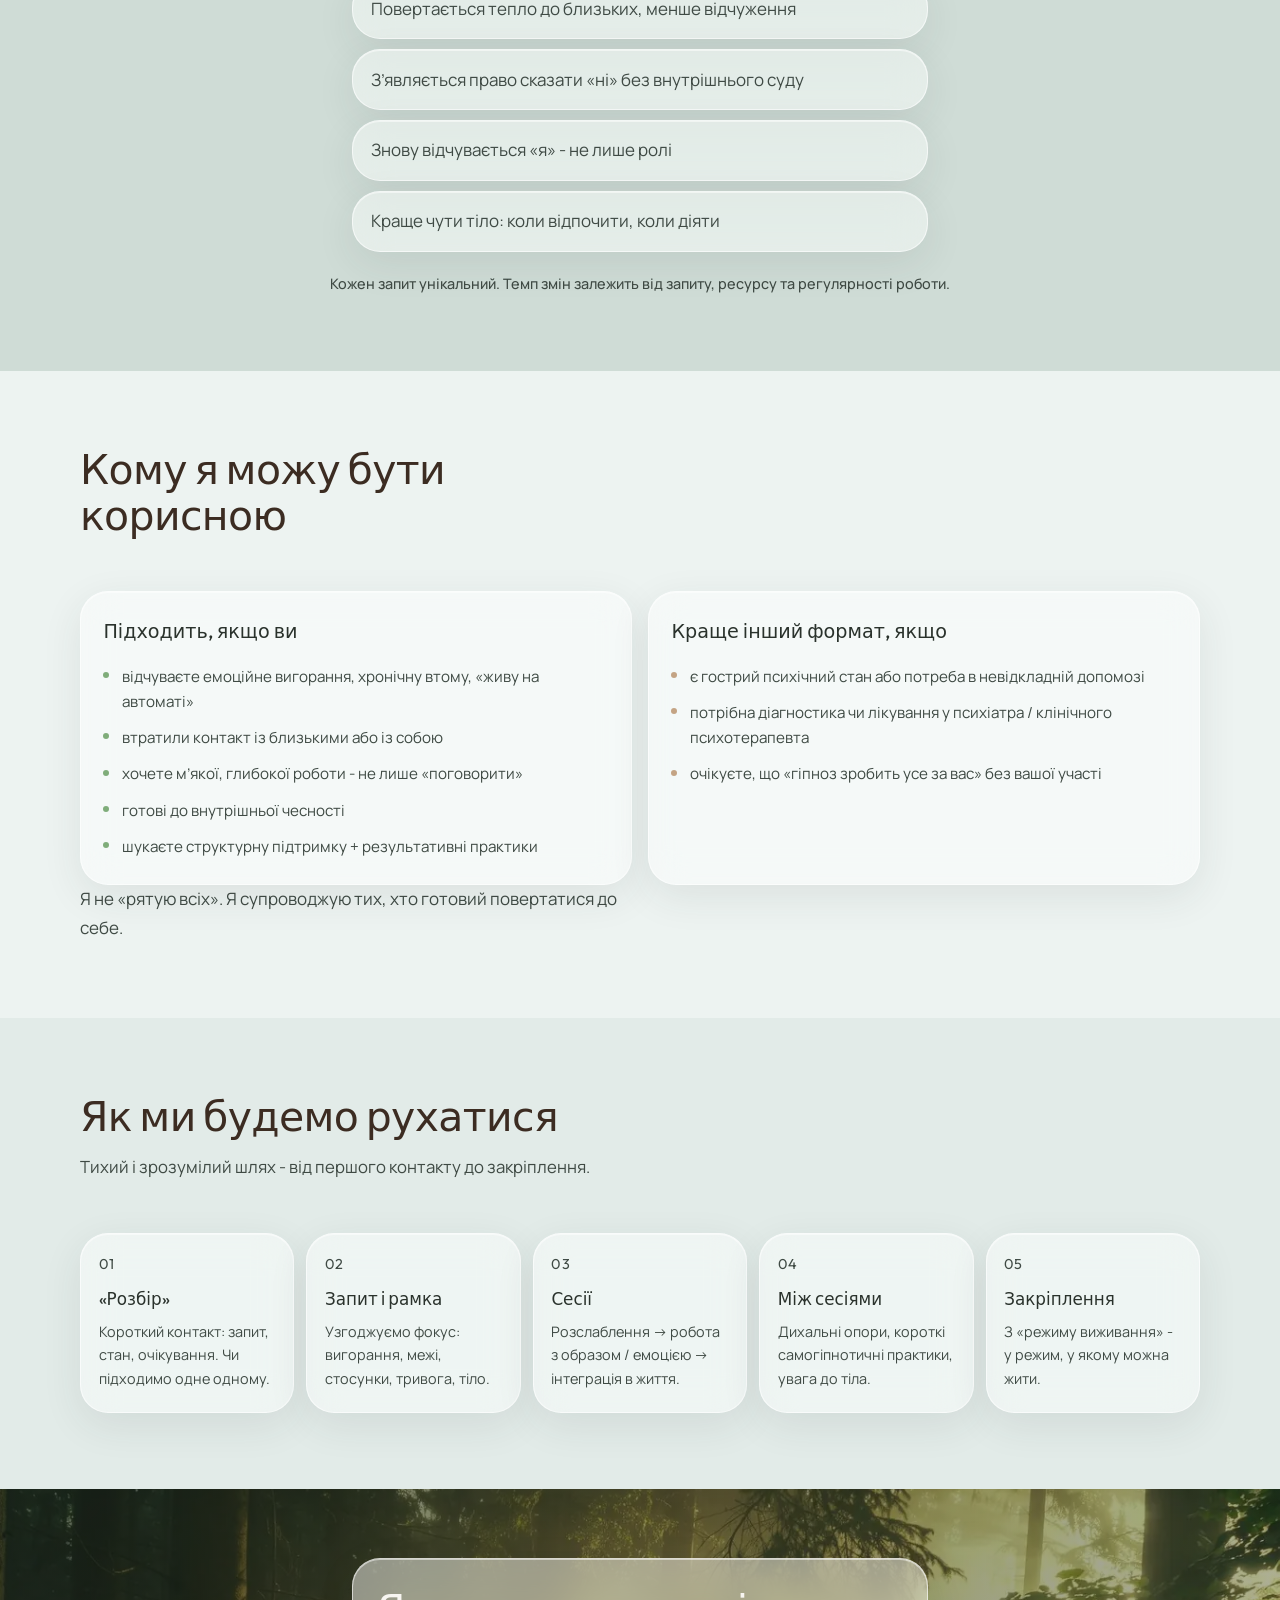
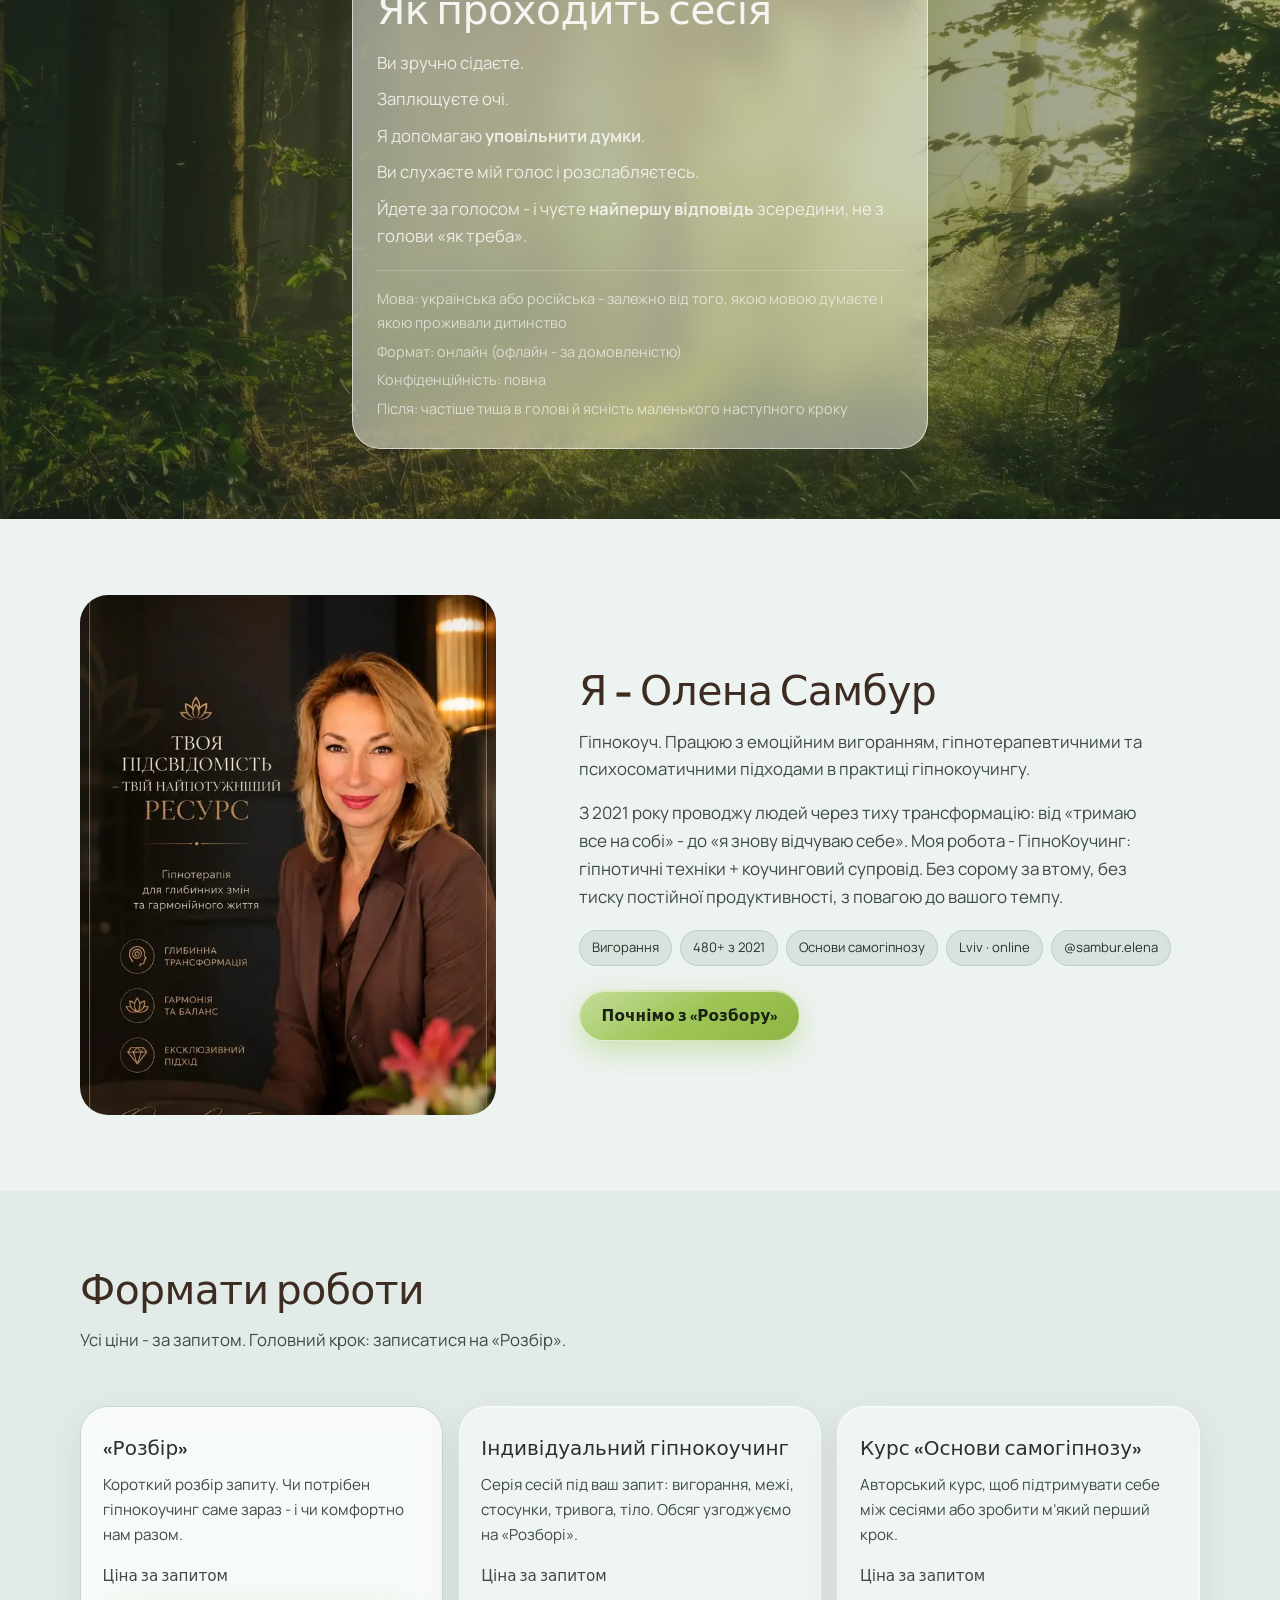
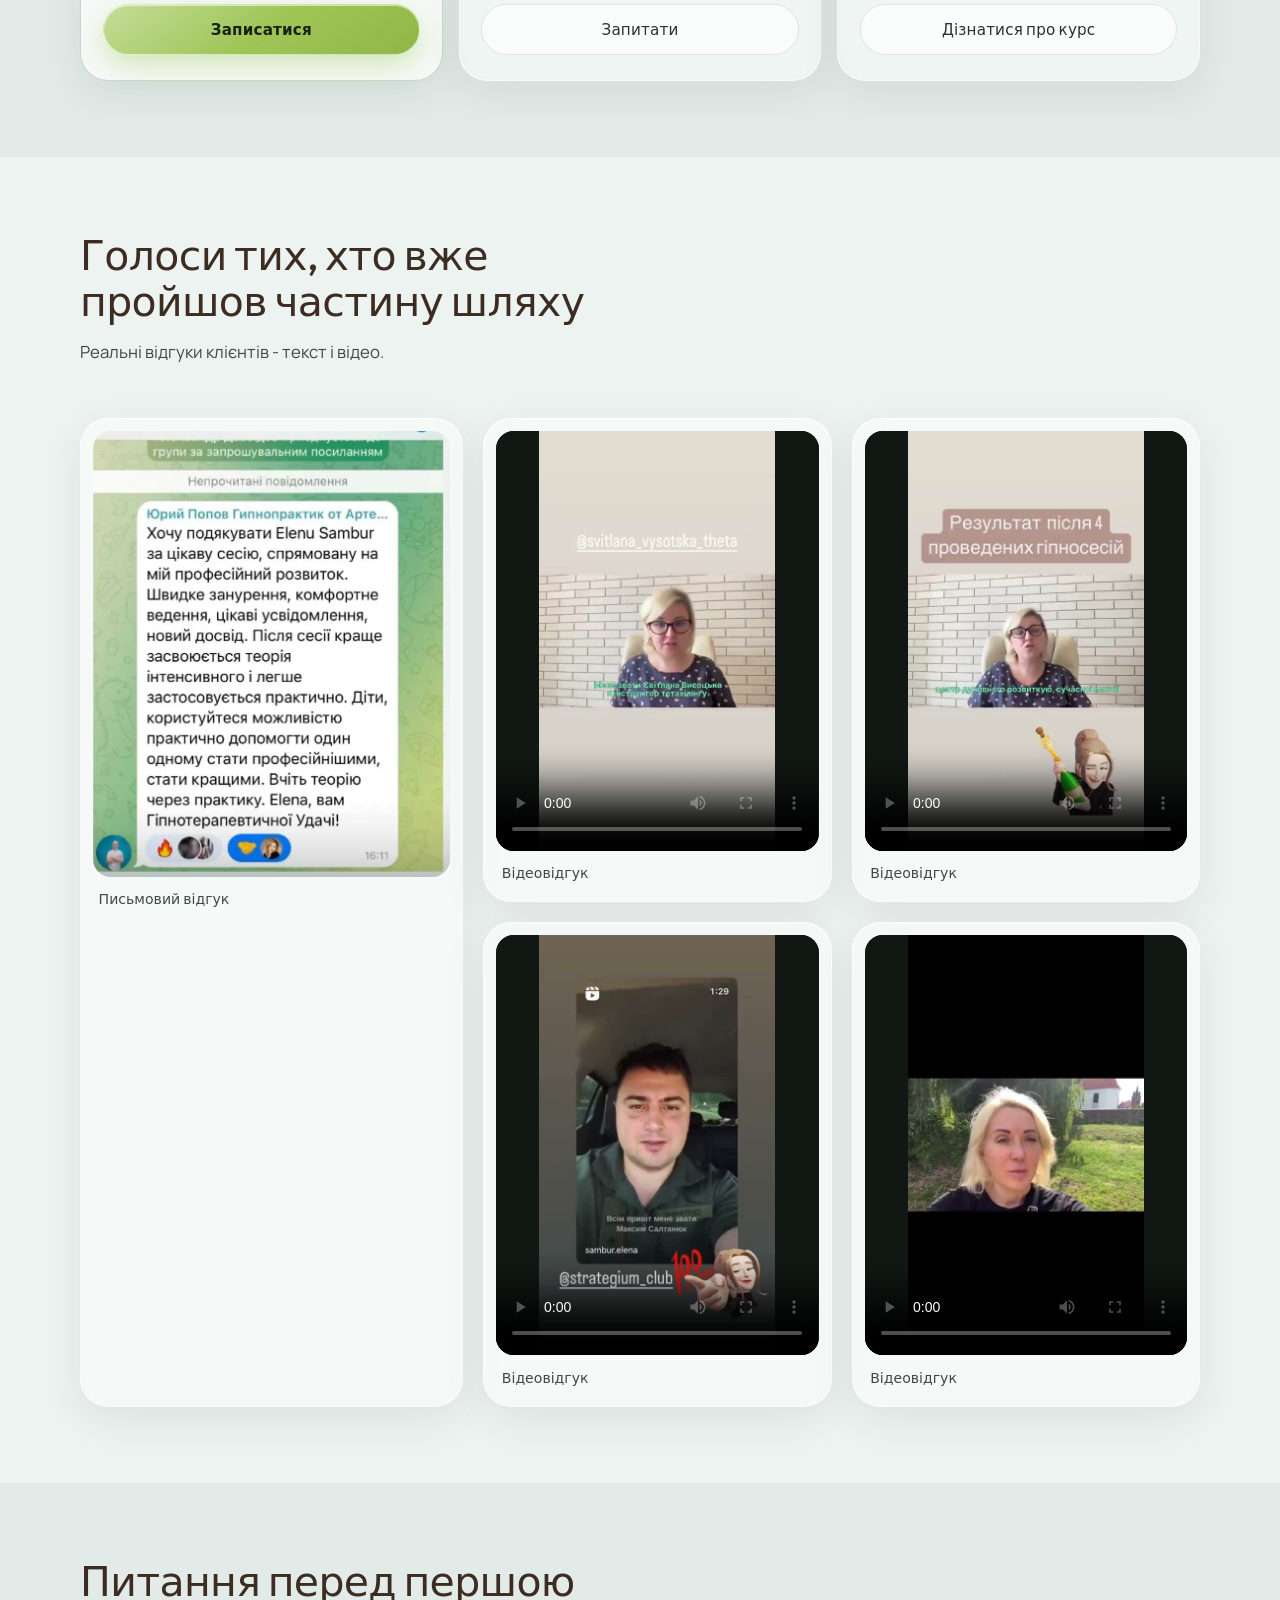
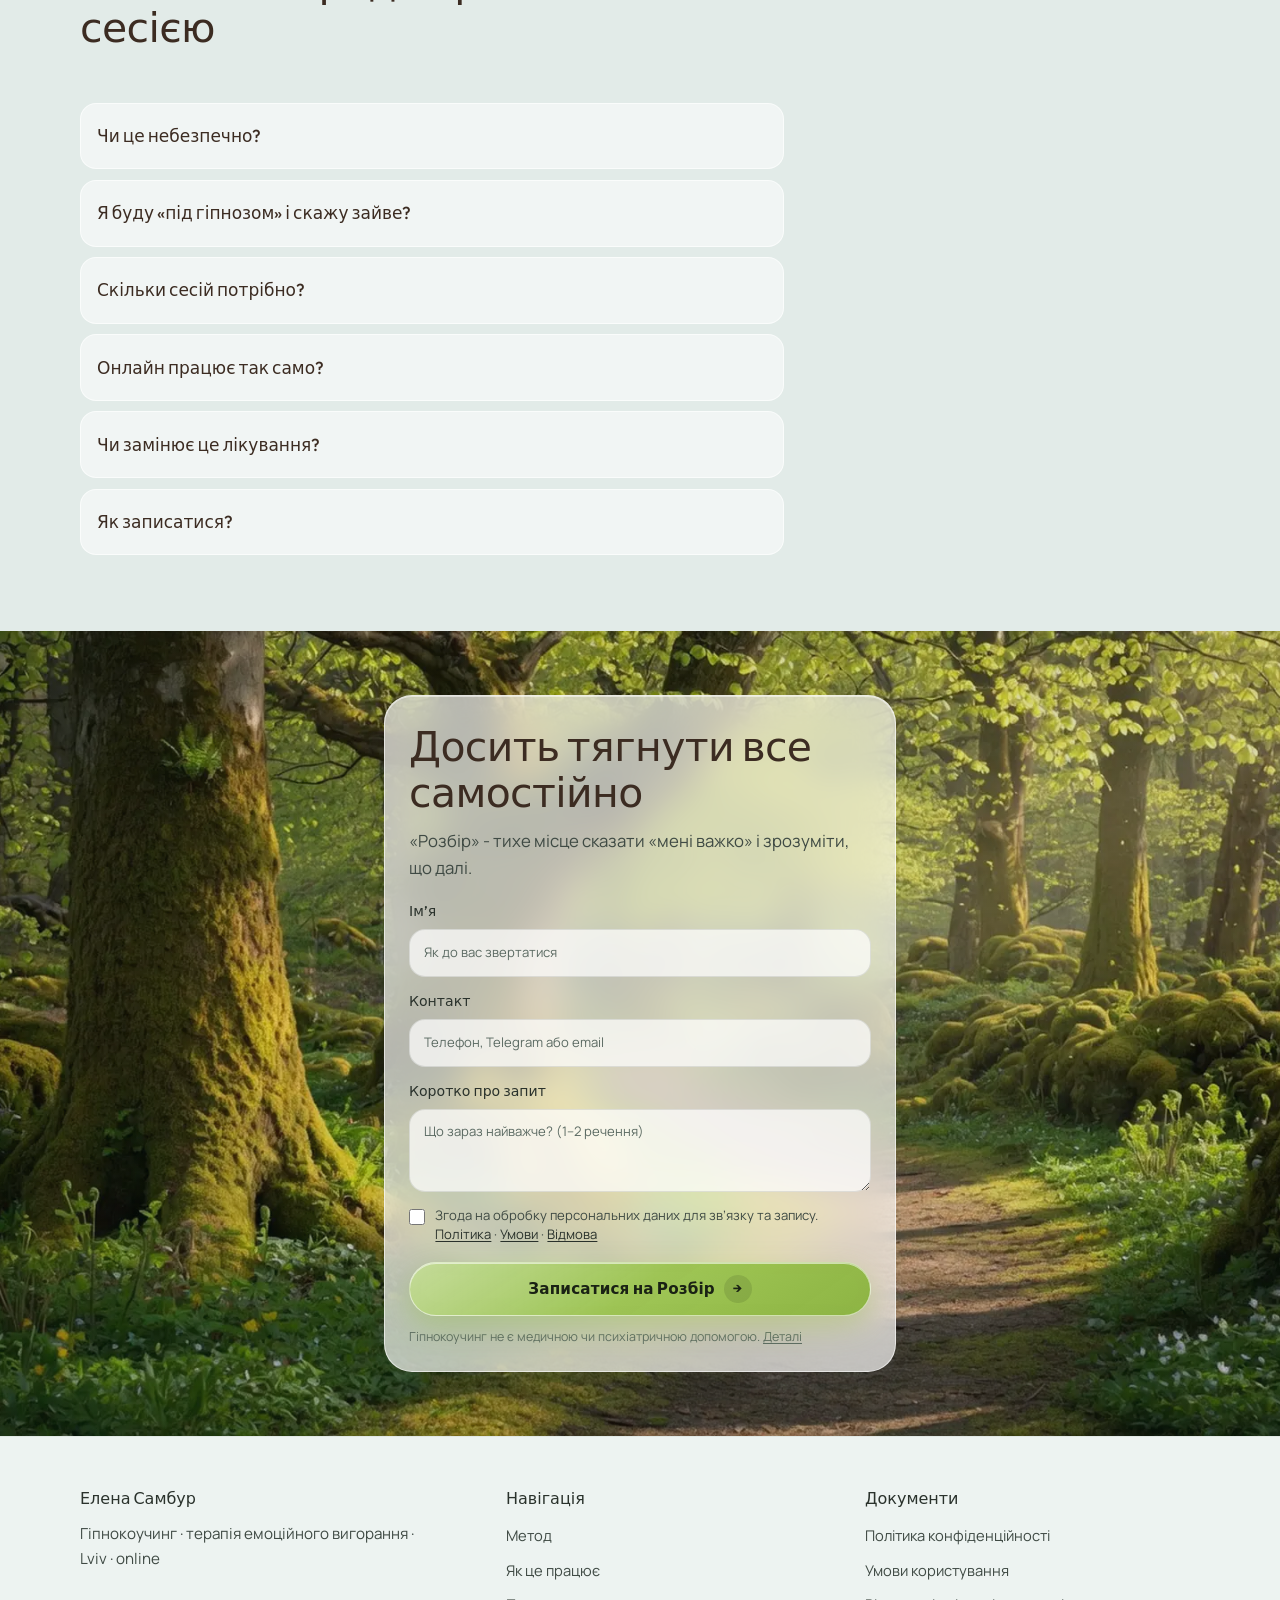
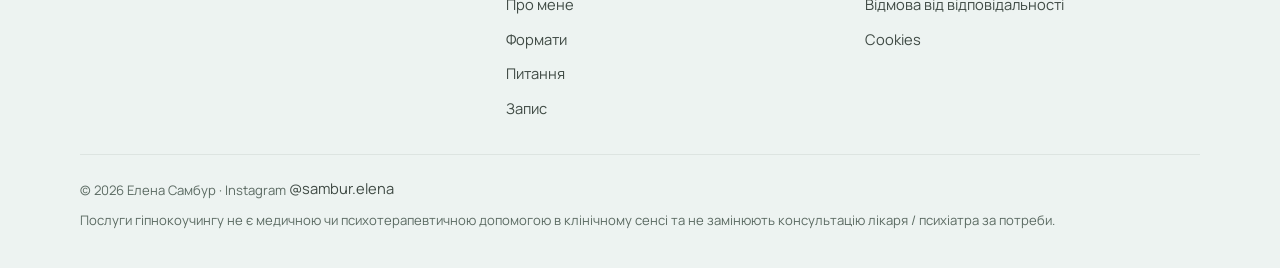
==== commit 24bd00fc: "Add files via upload" ====
--- a/index.html
+++ b/index.html
@@ -6,7 +6,7 @@
     <title>Елена Самбур — гіпнокоучинг і терапія емоційного вигорання</title>
     <meta
       name="description"
-      content="Гіпнокоучинг для жінок, які втомилися «тримати все». Понад 360 людей з 2021. Запис на «Розбір»."
+      content="Гіпнокоучинг для жінок, які втомилися «тримати все». Понад 480 людей з 2021. Запис на «Розбір»."
     />
     <meta property="og:title" content="Повернення до себе · гіпнокоучинг Елени Самбур" />
     <meta
@@ -20,6 +20,13 @@
       rel="stylesheet"
     />
     <link rel="stylesheet" href="./css/styles.css" />
+    <link
+      rel="preload"
+      as="image"
+      href="assets/images/hero1.webp"
+      type="image/webp"
+      fetchpriority="high"
+    />
   </head>
   <body class="has-js">
     <a class="faint" href="#main" style="position: absolute; left: -999px">До змісту</a>
@@ -62,8 +69,8 @@
             <img
               src="assets/images/hero1.jpg"
               alt=""
-              width="1920"
-              height="1280"
+              width="1440"
+              height="803"
               fetchpriority="high"
               decoding="async"
             />
@@ -119,7 +126,7 @@
                   <label class="pain-reel__label">
                     <input type="checkbox" name="pain" value="autopilot" />
                     <span class="pain-reel__box" aria-hidden="true"></span>
-                    <span class="pain-reel__text">втомився жити «на автоматі»</span>
+                    <span class="pain-reel__text">втома від життя «на автоматі»</span>
                   </label>
                 </li>
                 <li class="pain-reel__item" data-pain-item>
@@ -161,7 +168,7 @@
                   <label class="pain-reel__label">
                     <input type="checkbox" name="pain" value="lost-self" />
                     <span class="pain-reel__box" aria-hidden="true"></span>
-                    <span class="pain-reel__text">втратив себе</span>
+                    <span class="pain-reel__text">відчуття втрати себе</span>
                   </label>
                 </li>
                 <li class="pain-reel__item" data-pain-item>
@@ -203,7 +210,7 @@
                   <label class="pain-reel__label">
                     <input type="checkbox" name="pain" value="guilt" />
                     <span class="pain-reel__box" aria-hidden="true"></span>
-                    <span class="pain-reel__text">сором, що «має бути вдячна»</span>
+                    <span class="pain-reel__text">сором за втому, бо «іншим гірше»</span>
                   </label>
                 </li>
               </ul>
@@ -222,7 +229,7 @@
             </p>
             <div class="pain-feedback__cta" data-pain-cta hidden>
               <p class="pain-feedback__msg">
-                Ви відмітили кілька важливих сигналів. Це вже привід не тягнути все сама.
+                Ви відмітили кілька важливих сигналів. Це вже привід не тягнути все самостійно.
               </p>
               <a class="btn btn--primary" href="#zapis">Записатися на Розбір</a>
             </div>
@@ -239,8 +246,8 @@
               <img
                 src="assets/images/method-morning.jpg"
                 alt="Медитація, спокій і присутність у тілі"
-                width="1200"
-                height="1500"
+                width="800"
+                height="1000"
                 loading="lazy"
                 decoding="async"
               />
@@ -286,7 +293,7 @@
       <section class="section section--deep results" id="results" aria-labelledby="results-title">
         <div class="wrap">
           <p class="eyebrow reveal" style="text-align: center">З 2021</p>
-          <p class="stat reveal" id="results-title">360+</p>
+          <p class="stat reveal" id="results-title">480+</p>
           <p class="stat-label reveal">людей пройшли шлях поруч зі мною</p>
           <ul class="results-list">
             <li class="glass reveal">Легше дихати в побуті - менше «фонового гудіння» втоми</li>
@@ -379,8 +386,8 @@
             <img
               src="assets/images/session-forest.jpg"
               alt=""
-              width="1920"
-              height="1280"
+              width="1350"
+              height="900"
               loading="lazy"
               decoding="async"
             />
@@ -420,8 +427,8 @@
               <img
                 src="assets/images/elena-sambur-portrait.jpg"
                 alt="Олена Самбур, гіпнокоуч"
-                width="900"
-                height="1125"
+                width="640"
+                height="800"
                 loading="lazy"
                 decoding="async"
               />
@@ -436,12 +443,12 @@
             <p class="muted" style="margin-top: 1rem; max-width: 36rem">
               З 2021 року проводжу людей через тиху трансформацію: від «тримаю все на собі» - до «я
               знову відчуваю себе». Моя робота - ГіпноКоучинг: гіпнотичні техніки + коучинговий
-              супровід. Без сорому за втому, без тиску «будь продуктивною», з повагою до вашого
-              темпу.
+              супровід. Без сорому за втому, без тиску постійної продуктивності, з повагою до
+              вашого темпу.
             </p>
             <div class="about-facts">
               <span class="chip">Вигорання</span>
-              <span class="chip">360+ з 2021</span>
+              <span class="chip">480+ з 2021</span>
               <span class="chip">Основи самогіпнозу</span>
               <span class="chip">Lviv · online</span>
               <span class="chip">@sambur.elena</span>
@@ -504,8 +511,8 @@
                 <img
                   src="assets/reviews/review-screenshot-01.jpg"
                   alt="Текстовий відгук клієнта"
-                  width="1200"
-                  height="1600"
+                  width="720"
+                  height="899"
                   loading="lazy"
                   decoding="async"
                 />
@@ -519,10 +526,13 @@
                   controls
                   playsinline
                   webkit-playsinline
-                  preload="metadata"
+                  preload="none"
                   controlslist="nodownload"
+                  poster="./assets/reviews/review-video-01-poster.jpg"
+                  width="480"
+                  height="854"
+                  data-src="./assets/reviews/review-video-01.mp4"
                 >
-                  <source src="./assets/reviews/review-video-01.mp4" type="video/mp4" />
                   Ваш браузер не підтримує відео.
                 </video>
               </div>
@@ -535,10 +545,13 @@
                   controls
                   playsinline
                   webkit-playsinline
-                  preload="metadata"
+                  preload="none"
                   controlslist="nodownload"
+                  poster="./assets/reviews/review-video-02-poster.jpg"
+                  width="480"
+                  height="854"
+                  data-src="./assets/reviews/review-video-02.mp4"
                 >
-                  <source src="./assets/reviews/review-video-02.mp4" type="video/mp4" />
                   Ваш браузер не підтримує відео.
                 </video>
               </div>
@@ -551,10 +564,13 @@
                   controls
                   playsinline
                   webkit-playsinline
-                  preload="metadata"
+                  preload="none"
                   controlslist="nodownload"
+                  poster="./assets/reviews/review-video-03-poster.jpg"
+                  width="480"
+                  height="854"
+                  data-src="./assets/reviews/review-video-03.mp4"
                 >
-                  <source src="./assets/reviews/review-video-03.mp4" type="video/mp4" />
                   Ваш браузер не підтримує відео.
                 </video>
               </div>
@@ -567,10 +583,13 @@
                   controls
                   playsinline
                   webkit-playsinline
-                  preload="metadata"
+                  preload="none"
                   controlslist="nodownload"
+                  poster="./assets/reviews/review-video-04-poster.jpg"
+                  width="480"
+                  height="854"
+                  data-src="./assets/reviews/review-video-04.mp4"
                 >
-                  <source src="./assets/reviews/review-video-04.mp4" type="video/mp4" />
                   Ваш браузер не підтримує відео.
                 </video>
               </div>
@@ -643,8 +662,8 @@
             <img
               src="assets/images/final-path.jpg"
               alt=""
-              width="1920"
-              height="1200"
+              width="1440"
+              height="900"
               loading="lazy"
               decoding="async"
             />
@@ -652,7 +671,7 @@
         </div>
         <div class="final__scrim" aria-hidden="true"></div>
         <div class="final__panel glass glass--strong reveal">
-          <h2 class="display" id="zapis-title">Досить тягнути все сама</h2>
+          <h2 class="display" id="zapis-title">Досить тягнути все самостійно</h2>
           <p class="lede">
             «Розбір» - тихе місце сказати «мені важко» і зрозуміти, що далі.
           </p>
@@ -710,6 +729,8 @@
           <h3>Навігація</h3>
           <ul>
             <li><a href="#method">Метод</a></li>
+            <li><a href="#path">Як це працює</a></li>
+            <li><a href="#about">Про мене</a></li>
             <li><a href="#offers">Формати</a></li>
             <li><a href="#faq">Питання</a></li>
             <li><a href="#zapis">Запис</a></li>
--- a/css/styles.css
+++ b/css/styles.css
@@ -5,8 +5,8 @@
   --bg-elevated: #edf3f1;
   --bg-deep: #cfdcd6;
   --ink: #2a322c;
-  --ink-muted: #5a6862;
-  --ink-faint: #84948c;
+  --ink-muted: #3f4a44;
+  --ink-faint: #5c6b63;
   /* Darkest wood brown from yoga boards (logo + section titles) */
   --heading: #3c2c22;
   --heading-hover: #5a4538;
@@ -17,10 +17,12 @@
   --glass-strong: rgba(255, 255, 255, 0.68);
   --glass-border: rgba(255, 255, 255, 0.6);
   --glass-shadow: 0 12px 40px rgba(42, 55, 50, 0.09);
-  /* Buttons — forest green from palette (3rd/visible), not wood brown */
-  --btn: #3f6b4f;
-  --btn-rgb: 63, 107, 79;
-  --cta-text: #f4faf6;
+  /* Buttons — client lime (variant B → main) */
+  --btn: #8fbc3a;
+  --btn-rgb: 143, 188, 58;
+  --btn-hover: #a3cf4a;
+  --btn-deep: #6f9429;
+  --cta-text: #1a2214;
   --radius-card: 28px;
   --radius-sm: 16px;
   --radius-pill: 999px;
@@ -262,32 +264,31 @@
   text-decoration: none;
 }
 
-/* Primary — brown glass #5C3223 */
+/* Primary — lime glass (client palette / variant B) */
 .btn--primary {
   color: var(--cta-text);
+  font-weight: 600;
   background:
-    linear-gradient(145deg, rgba(255, 255, 255, 0.22) 0%, rgba(255, 255, 255, 0.04) 48%, rgba(0, 0, 0, 0.08) 100%),
-    rgba(var(--btn-rgb), 0.62);
-  backdrop-filter: blur(18px) saturate(150%);
-  -webkit-backdrop-filter: blur(18px) saturate(150%);
-  border: 1px solid rgba(255, 255, 255, 0.38);
+    linear-gradient(145deg, rgba(255, 255, 255, 0.45) 0%, rgba(255, 255, 255, 0.08) 50%, rgba(0, 0, 0, 0.06) 100%),
+    rgba(var(--btn-rgb), 0.92);
+  backdrop-filter: blur(14px) saturate(140%);
+  -webkit-backdrop-filter: blur(14px) saturate(140%);
+  border: 1px solid rgba(255, 255, 255, 0.55);
   box-shadow:
-    inset 0 1px 0 rgba(255, 255, 255, 0.42),
-    inset 0 -1px 0 rgba(0, 0, 0, 0.12),
-    0 10px 28px rgba(var(--btn-rgb), 0.22);
+    inset 0 1px 0 rgba(255, 255, 255, 0.55),
+    0 10px 28px rgba(var(--btn-rgb), 0.35);
 }
 
 .btn--primary:hover,
 .btn--primary:focus-visible {
   color: var(--cta-text);
   background:
-    linear-gradient(145deg, rgba(255, 255, 255, 0.28) 0%, rgba(255, 255, 255, 0.06) 48%, rgba(0, 0, 0, 0.1) 100%),
-    rgba(var(--btn-rgb), 0.74);
-  border-color: rgba(255, 255, 255, 0.48);
+    linear-gradient(145deg, rgba(255, 255, 255, 0.5) 0%, rgba(255, 255, 255, 0.12) 50%, rgba(0, 0, 0, 0.05) 100%),
+    var(--btn-hover);
+  border-color: rgba(255, 255, 255, 0.7);
   box-shadow:
-    inset 0 1px 0 rgba(255, 255, 255, 0.5),
-    inset 0 -1px 0 rgba(0, 0, 0, 0.14),
-    0 14px 34px rgba(var(--btn-rgb), 0.28);
+    inset 0 1px 0 rgba(255, 255, 255, 0.65),
+    0 14px 34px rgba(var(--btn-rgb), 0.42);
 }
 
 .btn--primary:disabled,
@@ -297,72 +298,134 @@
   pointer-events: none;
 }
 
-/* Secondary — light, no brown; hover reacts (Запитати, Дізнатися) */
+/* Secondary — light; hover like hero «Як це працює» (lime fill wipe) */
 .btn--ghost {
+  position: relative;
+  isolation: isolate;
+  overflow: hidden;
   color: var(--ink);
   background: rgba(255, 255, 255, 0.55);
   backdrop-filter: blur(14px) saturate(140%);
   -webkit-backdrop-filter: blur(14px) saturate(140%);
   border: 1px solid rgba(42, 50, 44, 0.12);
   box-shadow: inset 0 1px 0 rgba(255, 255, 255, 0.75);
+  transition:
+    color 0.4s var(--ease),
+    border-color 0.4s var(--ease),
+    transform 0.4s var(--ease),
+    box-shadow 0.4s var(--ease);
+}
+
+.btn--ghost::before {
+  content: "";
+  position: absolute;
+  inset: 0;
+  z-index: -1;
+  background: linear-gradient(105deg, rgba(var(--btn-rgb), 0.95) 0%, rgba(163, 207, 74, 0.9) 100%);
+  transform: scaleX(0);
+  transform-origin: left center;
+  transition: transform 0.45s var(--ease);
+  border-radius: inherit;
 }
 
 .btn--ghost:hover,
 .btn--ghost:focus-visible {
-  color: var(--accent-deep);
-  background: rgba(255, 255, 255, 0.82);
-  border-color: rgba(107, 143, 122, 0.45);
+  color: var(--cta-text);
+  border-color: rgba(var(--btn-rgb), 0.65);
+  transform: translateY(-2px);
   box-shadow:
-    inset 0 1px 0 rgba(255, 255, 255, 0.9),
-    0 8px 22px rgba(107, 143, 122, 0.12);
-}
-
-/* Hero primary — brown glass */
+    inset 0 1px 0 rgba(255, 255, 255, 0.45),
+    0 12px 28px rgba(var(--btn-rgb), 0.28);
+}
+
+.btn--ghost:hover::before,
+.btn--ghost:focus-visible::before {
+  transform: scaleX(1);
+}
+
+.btn--ghost:active {
+  transform: translateY(0) scale(0.98);
+}
+
+/* Hero primary — same lime pill */
 .btn--on-dark {
   color: var(--cta-text);
+  font-weight: 600;
   background:
-    linear-gradient(145deg, rgba(255, 255, 255, 0.24) 0%, rgba(255, 255, 255, 0.05) 50%, rgba(0, 0, 0, 0.1) 100%),
-    rgba(var(--btn-rgb), 0.58);
-  backdrop-filter: blur(18px) saturate(150%);
-  -webkit-backdrop-filter: blur(18px) saturate(150%);
-  border: 1px solid rgba(255, 255, 255, 0.4);
+    linear-gradient(145deg, rgba(255, 255, 255, 0.4) 0%, rgba(255, 255, 255, 0.1) 50%, rgba(0, 0, 0, 0.08) 100%),
+    rgba(var(--btn-rgb), 0.9);
+  backdrop-filter: blur(14px) saturate(140%);
+  -webkit-backdrop-filter: blur(14px) saturate(140%);
+  border: 1px solid rgba(255, 255, 255, 0.55);
   box-shadow:
-    inset 0 1px 0 rgba(255, 255, 255, 0.45),
-    0 12px 32px rgba(0, 0, 0, 0.22);
+    inset 0 1px 0 rgba(255, 255, 255, 0.5),
+    0 12px 32px rgba(0, 0, 0, 0.2);
 }
 
 .btn--on-dark:hover,
 .btn--on-dark:focus-visible {
   color: var(--cta-text);
   background:
-    linear-gradient(145deg, rgba(255, 255, 255, 0.3) 0%, rgba(255, 255, 255, 0.08) 50%, rgba(0, 0, 0, 0.12) 100%),
-    rgba(var(--btn-rgb), 0.72);
-  border-color: rgba(255, 255, 255, 0.5);
+    linear-gradient(145deg, rgba(255, 255, 255, 0.48) 0%, rgba(255, 255, 255, 0.14) 50%, rgba(0, 0, 0, 0.06) 100%),
+    var(--btn-hover);
+  border-color: rgba(255, 255, 255, 0.7);
 }
 
 .btn--on-dark .btn__icon {
-  background: rgba(255, 255, 255, 0.14);
+  background: rgba(26, 34, 20, 0.12);
   color: var(--cta-text);
 }
 
-/* Secondary on photo — light, hover reacts */
+/*
+  «Як це працює» — interesting hover:
+  soft lime fill slides in from left + lift + glow
+*/
 .btn--ghost-light {
+  position: relative;
+  isolation: isolate;
+  overflow: hidden;
   color: #f7f5f1;
-  background: rgba(255, 255, 255, 0.14);
+  background: rgba(255, 255, 255, 0.12);
   backdrop-filter: blur(12px);
   -webkit-backdrop-filter: blur(12px);
-  border: 1px solid rgba(255, 255, 255, 0.42);
+  border: 1px solid rgba(255, 255, 255, 0.45);
   box-shadow: inset 0 1px 0 rgba(255, 255, 255, 0.25);
+  transition:
+    color 0.4s var(--ease),
+    border-color 0.4s var(--ease),
+    transform 0.4s var(--ease),
+    box-shadow 0.4s var(--ease);
+}
+
+.btn--ghost-light::before {
+  content: "";
+  position: absolute;
+  inset: 0;
+  z-index: -1;
+  background: linear-gradient(105deg, rgba(var(--btn-rgb), 0.95) 0%, rgba(163, 207, 74, 0.9) 100%);
+  transform: scaleX(0);
+  transform-origin: left center;
+  transition: transform 0.45s var(--ease);
+  border-radius: inherit;
 }
 
 .btn--ghost-light:hover,
 .btn--ghost-light:focus-visible {
-  color: #fff;
-  background: rgba(255, 255, 255, 0.28);
-  border-color: rgba(255, 255, 255, 0.65);
+  color: var(--cta-text);
+  border-color: rgba(255, 255, 255, 0.75);
+  transform: translateY(-2px);
   box-shadow:
-    inset 0 1px 0 rgba(255, 255, 255, 0.4),
-    0 8px 24px rgba(0, 0, 0, 0.12);
+    inset 0 1px 0 rgba(255, 255, 255, 0.45),
+    0 12px 28px rgba(var(--btn-rgb), 0.35);
+}
+
+.btn--ghost-light:hover::before,
+.btn--ghost-light:focus-visible::before {
+  transform: scaleX(1);
+}
+
+.btn--ghost-light:active {
+  transform: translateY(0) scale(0.98);
 }
 
 .btn__icon {
@@ -377,7 +440,7 @@
 }
 
 .btn--primary .btn__icon {
-  background: rgba(255, 255, 255, 0.16);
+  background: rgba(26, 34, 20, 0.12);
   color: var(--cta-text);
 }
 
@@ -389,13 +452,19 @@
 
 .btn--ghost:hover .btn__icon,
 .btn--ghost:focus-visible .btn__icon {
-  background: rgba(107, 143, 122, 0.18);
-  color: var(--accent-deep);
+  background: rgba(26, 34, 20, 0.12);
+  color: var(--cta-text);
 }
 
 .btn--ghost-light .btn__icon {
   background: rgba(255, 255, 255, 0.14);
-  color: #f7f5f1;
+  color: inherit;
+  transition: background 0.35s var(--ease);
+}
+
+.btn--ghost-light:hover .btn__icon,
+.btn--ghost-light:focus-visible .btn__icon {
+  background: rgba(26, 34, 20, 0.12);
 }
 
 @media (prefers-reduced-transparency: reduce) {
@@ -411,6 +480,15 @@
     color: var(--ink);
     backdrop-filter: none;
     -webkit-backdrop-filter: none;
+  }
+  .btn--ghost::before,
+  .btn--ghost-light::before {
+    display: none;
+  }
+  .btn--ghost:hover,
+  .btn--ghost-light:hover {
+    background: var(--btn);
+    color: var(--cta-text);
   }
 }
 
@@ -505,13 +583,38 @@
 }
 
 .nav-links a {
+  position: relative;
   text-decoration: none;
   font-size: 0.9rem;
   color: var(--ink-muted);
-}
-
-.nav-links a:hover {
-  color: var(--ink);
+  padding: 0.2rem 0;
+  transition: color 0.3s var(--ease);
+}
+
+/* Soft lime underline — full opacity so it reads on dark hero glass */
+.nav-links a::after {
+  content: "";
+  position: absolute;
+  left: 0;
+  right: 0;
+  bottom: -0.15rem;
+  height: 2px;
+  border-radius: 2px;
+  background: var(--btn);
+  box-shadow: 0 0 0 0.5px rgba(var(--btn-rgb), 0.35);
+  transform: scaleX(0);
+  transform-origin: center;
+  transition: transform 0.3s var(--ease);
+}
+
+.nav-links a:hover,
+.nav-links a:focus-visible {
+  color: var(--heading);
+}
+
+.nav-links a:hover::after,
+.nav-links a:focus-visible::after {
+  transform: scaleX(1);
 }
 
 .nav-cta {
@@ -1143,6 +1246,7 @@
   margin-top: 0.95rem;
 }
 
+/* Same lime glass language as nav CTA «Розбір» */
 .pain-reel__nav {
   width: 2.75rem;
   height: 2.75rem;
@@ -1154,20 +1258,17 @@
   font-weight: 700;
   line-height: 1;
   cursor: pointer;
-  color: var(--heading);
-  -webkit-text-stroke: 0.4px currentColor;
-  text-shadow: 0 1px 0 rgba(255, 255, 255, 0.35);
-  /* glass + soft sage fill (site palette) */
+  color: var(--cta-text);
+  -webkit-text-stroke: 0.35px currentColor;
   background:
-    linear-gradient(145deg, rgba(255, 255, 255, 0.55) 0%, rgba(255, 255, 255, 0.12) 48%, rgba(143, 174, 154, 0.22) 100%),
-    rgba(143, 174, 154, 0.28);
-  backdrop-filter: blur(14px) saturate(150%);
-  -webkit-backdrop-filter: blur(14px) saturate(150%);
+    linear-gradient(145deg, rgba(255, 255, 255, 0.45) 0%, rgba(255, 255, 255, 0.08) 50%, rgba(0, 0, 0, 0.06) 100%),
+    rgba(var(--btn-rgb), 0.92);
+  backdrop-filter: blur(14px) saturate(140%);
+  -webkit-backdrop-filter: blur(14px) saturate(140%);
   border: 1px solid rgba(255, 255, 255, 0.55);
   box-shadow:
-    inset 0 1px 0 rgba(255, 255, 255, 0.65),
-    inset 0 -1px 0 rgba(60, 44, 34, 0.06),
-    0 8px 22px rgba(107, 143, 122, 0.14);
+    inset 0 1px 0 rgba(255, 255, 255, 0.55),
+    0 8px 22px rgba(var(--btn-rgb), 0.32);
   transition:
     background 0.3s var(--ease),
     border-color 0.3s var(--ease),
@@ -1178,14 +1279,14 @@
 
 .pain-reel__nav:hover,
 .pain-reel__nav:focus-visible {
-  color: var(--accent-deep);
+  color: var(--cta-text);
   background:
-    linear-gradient(145deg, rgba(255, 255, 255, 0.65) 0%, rgba(255, 255, 255, 0.18) 45%, rgba(143, 174, 154, 0.38) 100%),
-    rgba(143, 174, 154, 0.4);
+    linear-gradient(145deg, rgba(255, 255, 255, 0.5) 0%, rgba(255, 255, 255, 0.12) 50%, rgba(0, 0, 0, 0.05) 100%),
+    var(--btn-hover);
   border-color: rgba(255, 255, 255, 0.7);
   box-shadow:
-    inset 0 1px 0 rgba(255, 255, 255, 0.75),
-    0 10px 28px rgba(107, 143, 122, 0.22);
+    inset 0 1px 0 rgba(255, 255, 255, 0.65),
+    0 10px 28px rgba(var(--btn-rgb), 0.4);
 }
 
 .pain-reel__nav:active {
@@ -1193,13 +1294,14 @@
 }
 
 .pain-reel__nav:focus-visible {
-  outline: 2px solid var(--accent-deep);
+  outline: 2px solid var(--btn-deep);
   outline-offset: 2px;
 }
 
 @media (prefers-reduced-transparency: reduce) {
   .pain-reel__nav {
-    background: rgba(143, 174, 154, 0.45);
+    background: var(--btn);
+    color: var(--cta-text);
     backdrop-filter: none;
     -webkit-backdrop-filter: none;
   }
@@ -1208,7 +1310,8 @@
 .pain-reel__hint {
   margin: 0.75rem 0 0;
   text-align: center;
-  font-size: 0.82rem;
+  font-size: 0.88rem;
+  font-weight: 500;
   color: var(--ink-muted);
 }
 
@@ -1371,6 +1474,12 @@
   color: var(--ink-muted);
   max-width: 22rem;
   margin-inline: auto;
+  font-weight: 500;
+}
+
+.results .faint {
+  color: var(--ink-muted);
+  font-weight: 500;
 }
 
 .results-list {
@@ -1895,13 +2004,39 @@
 }
 
 .footer a {
+  position: relative;
+  display: inline-block;
   text-decoration: none;
   color: var(--ink-muted);
   font-size: 0.92rem;
-}
-
-.footer a:hover {
-  color: var(--ink);
+  padding: 0.1rem 0;
+  transition: color 0.3s var(--ease);
+}
+
+/* Same lime underline hover as header nav */
+.footer a::after {
+  content: "";
+  position: absolute;
+  left: 0;
+  right: 0;
+  bottom: -0.12rem;
+  height: 2px;
+  border-radius: 2px;
+  background: var(--btn);
+  box-shadow: 0 0 0 0.5px rgba(var(--btn-rgb), 0.35);
+  transform: scaleX(0);
+  transform-origin: center;
+  transition: transform 0.3s var(--ease);
+}
+
+.footer a:hover,
+.footer a:focus-visible {
+  color: var(--heading);
+}
+
+.footer a:hover::after,
+.footer a:focus-visible::after {
+  transform: scaleX(1);
 }
 
 .footer__legal {
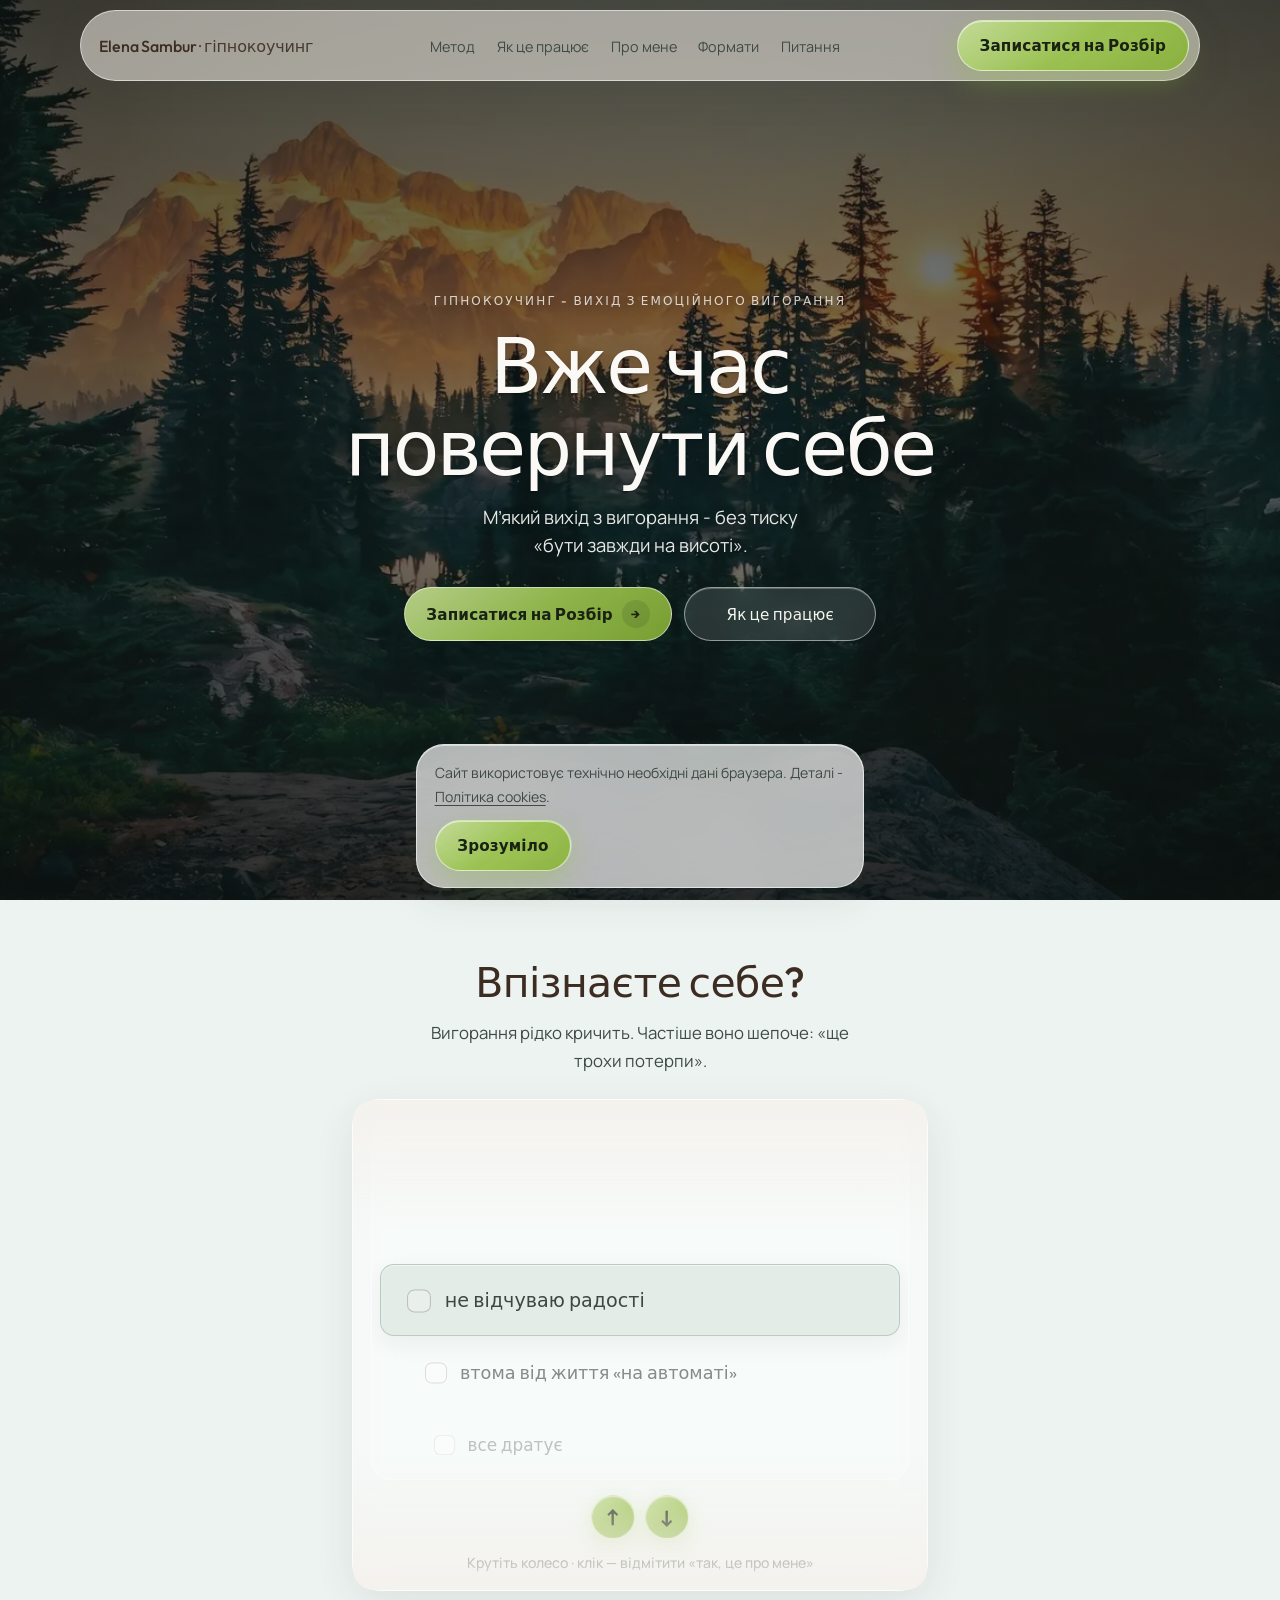
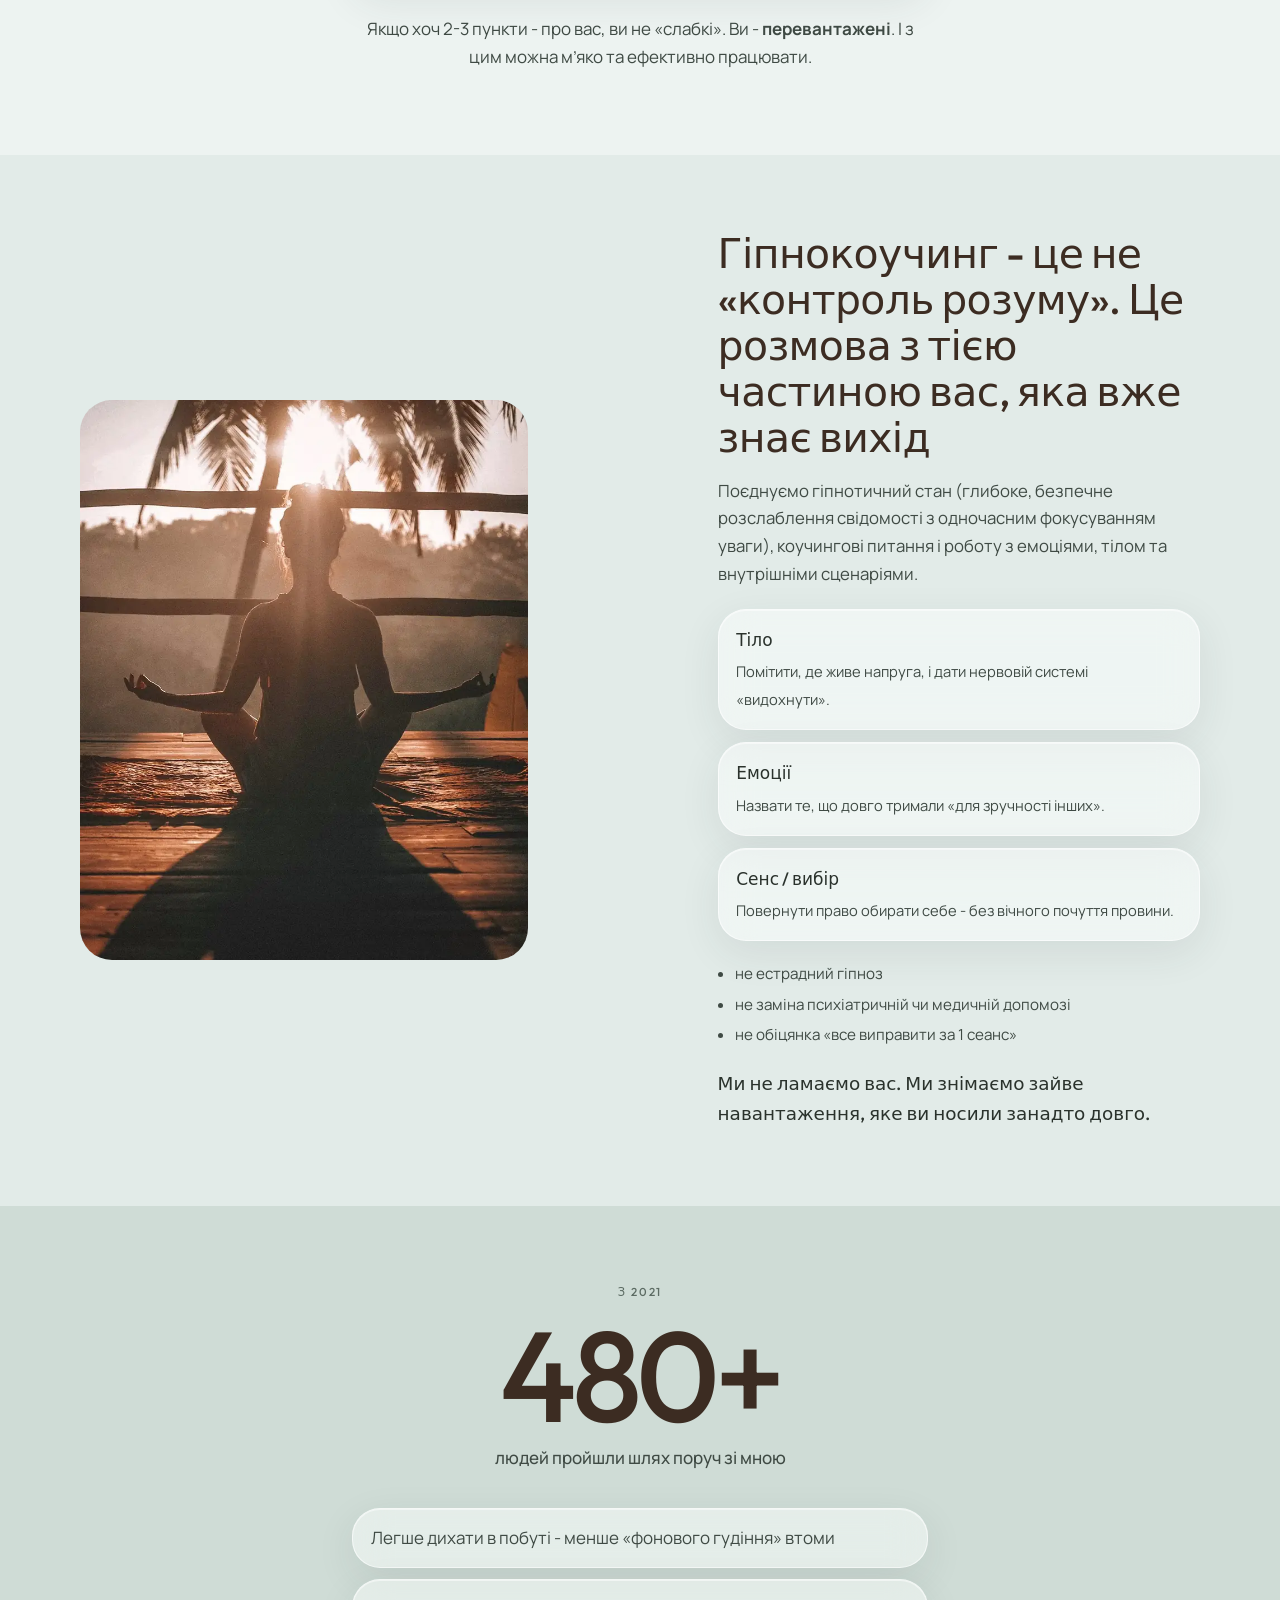
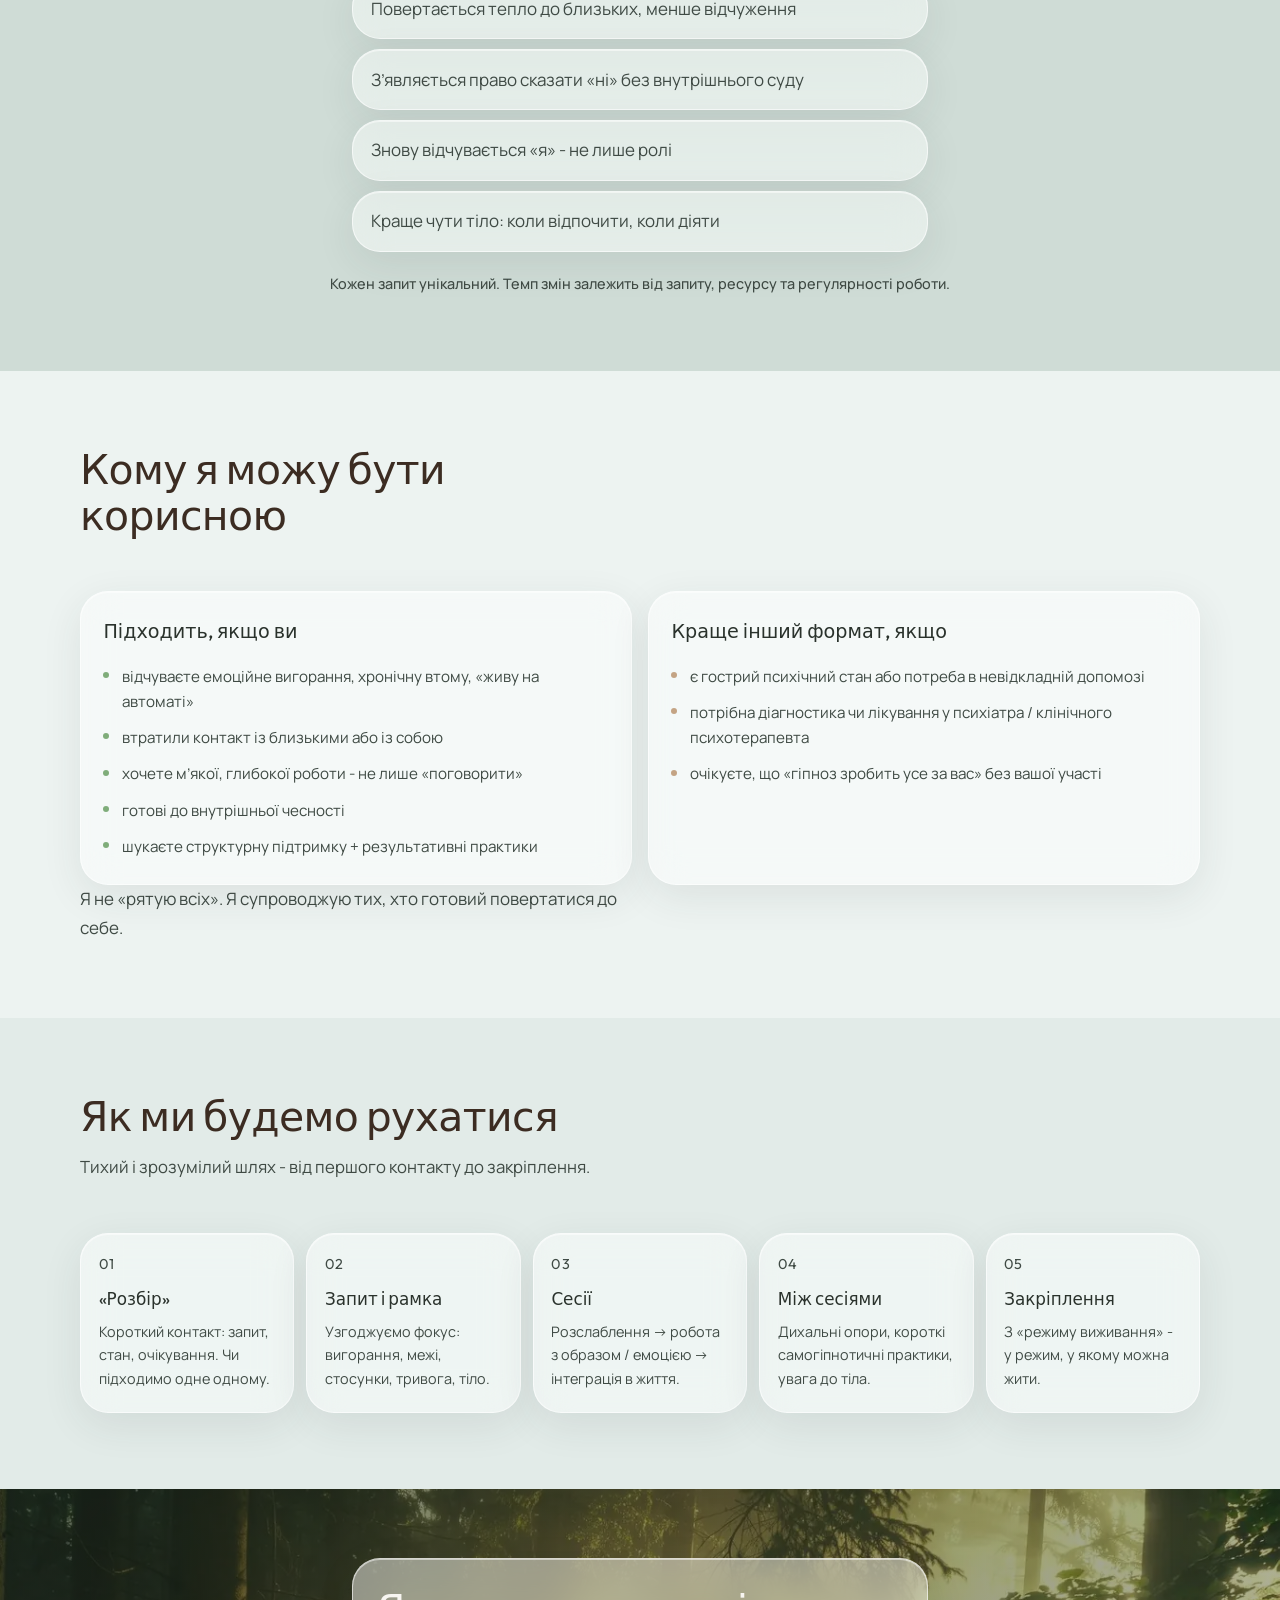
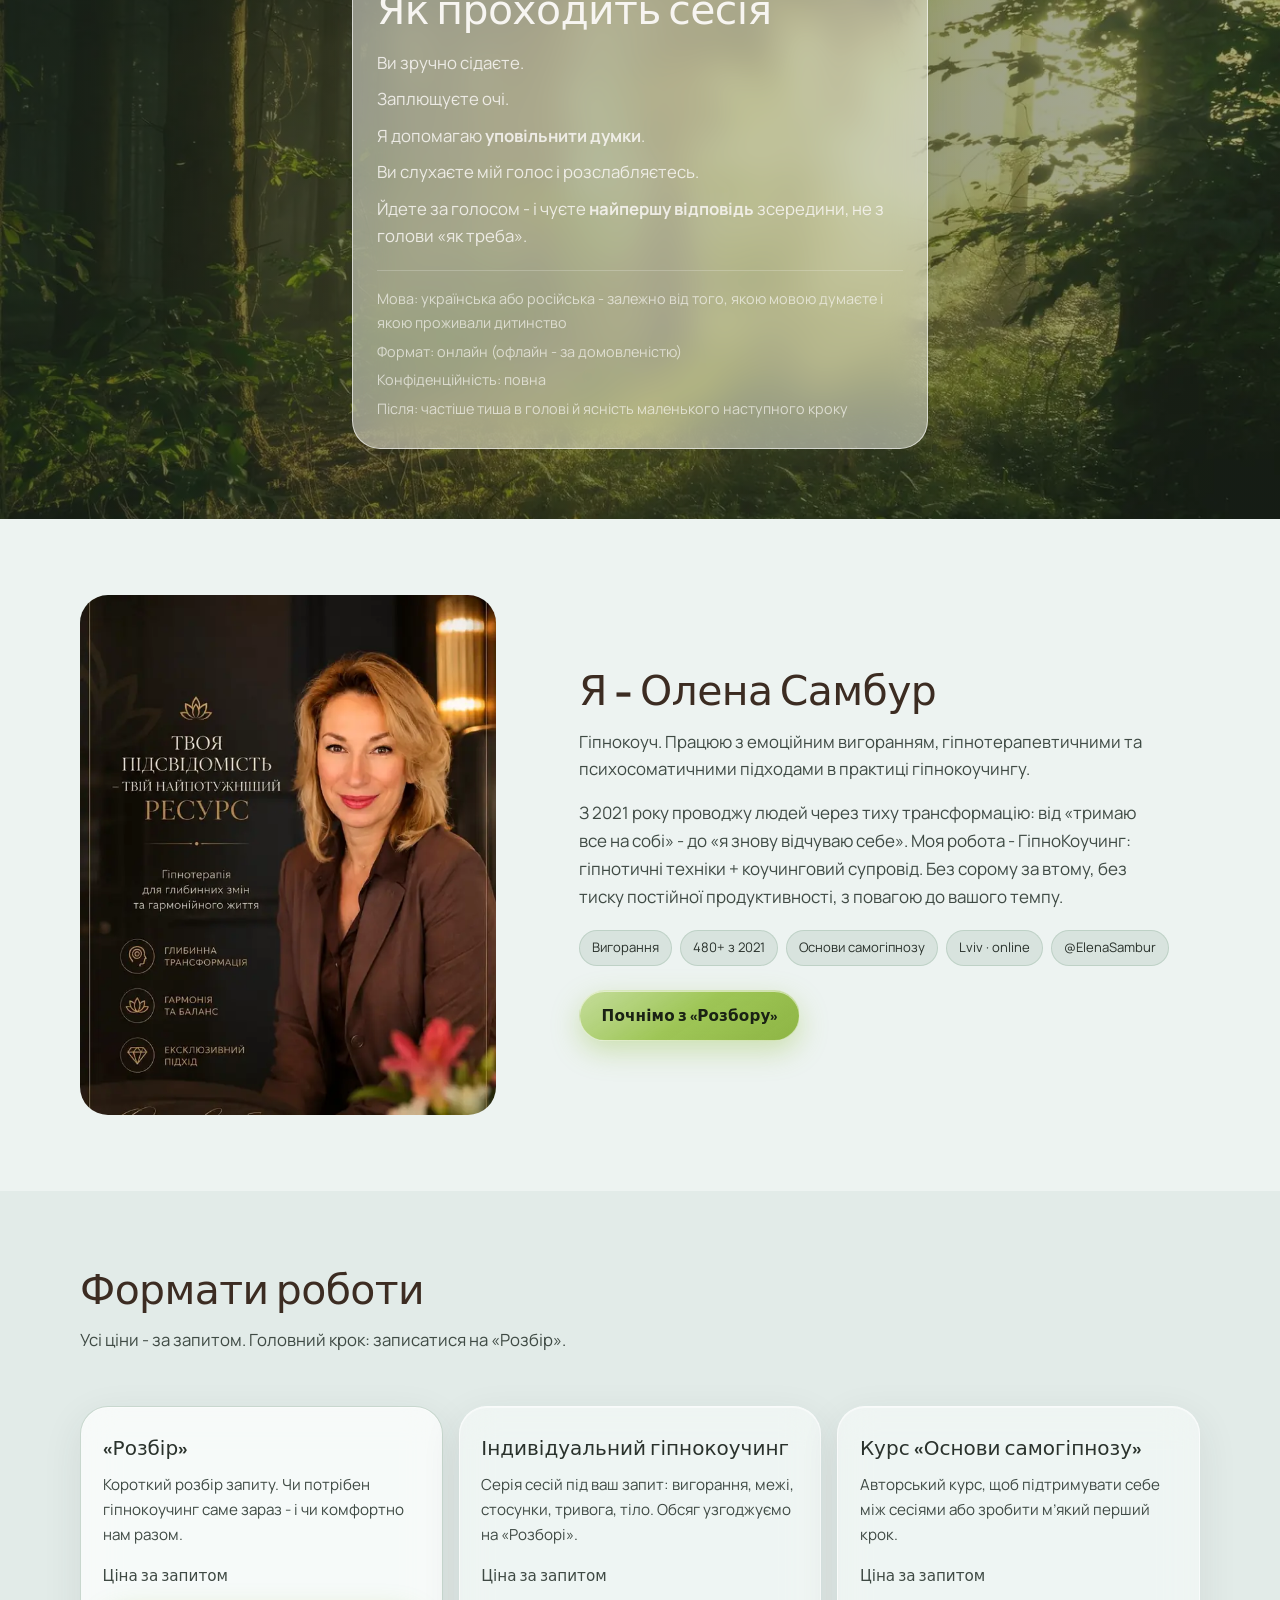
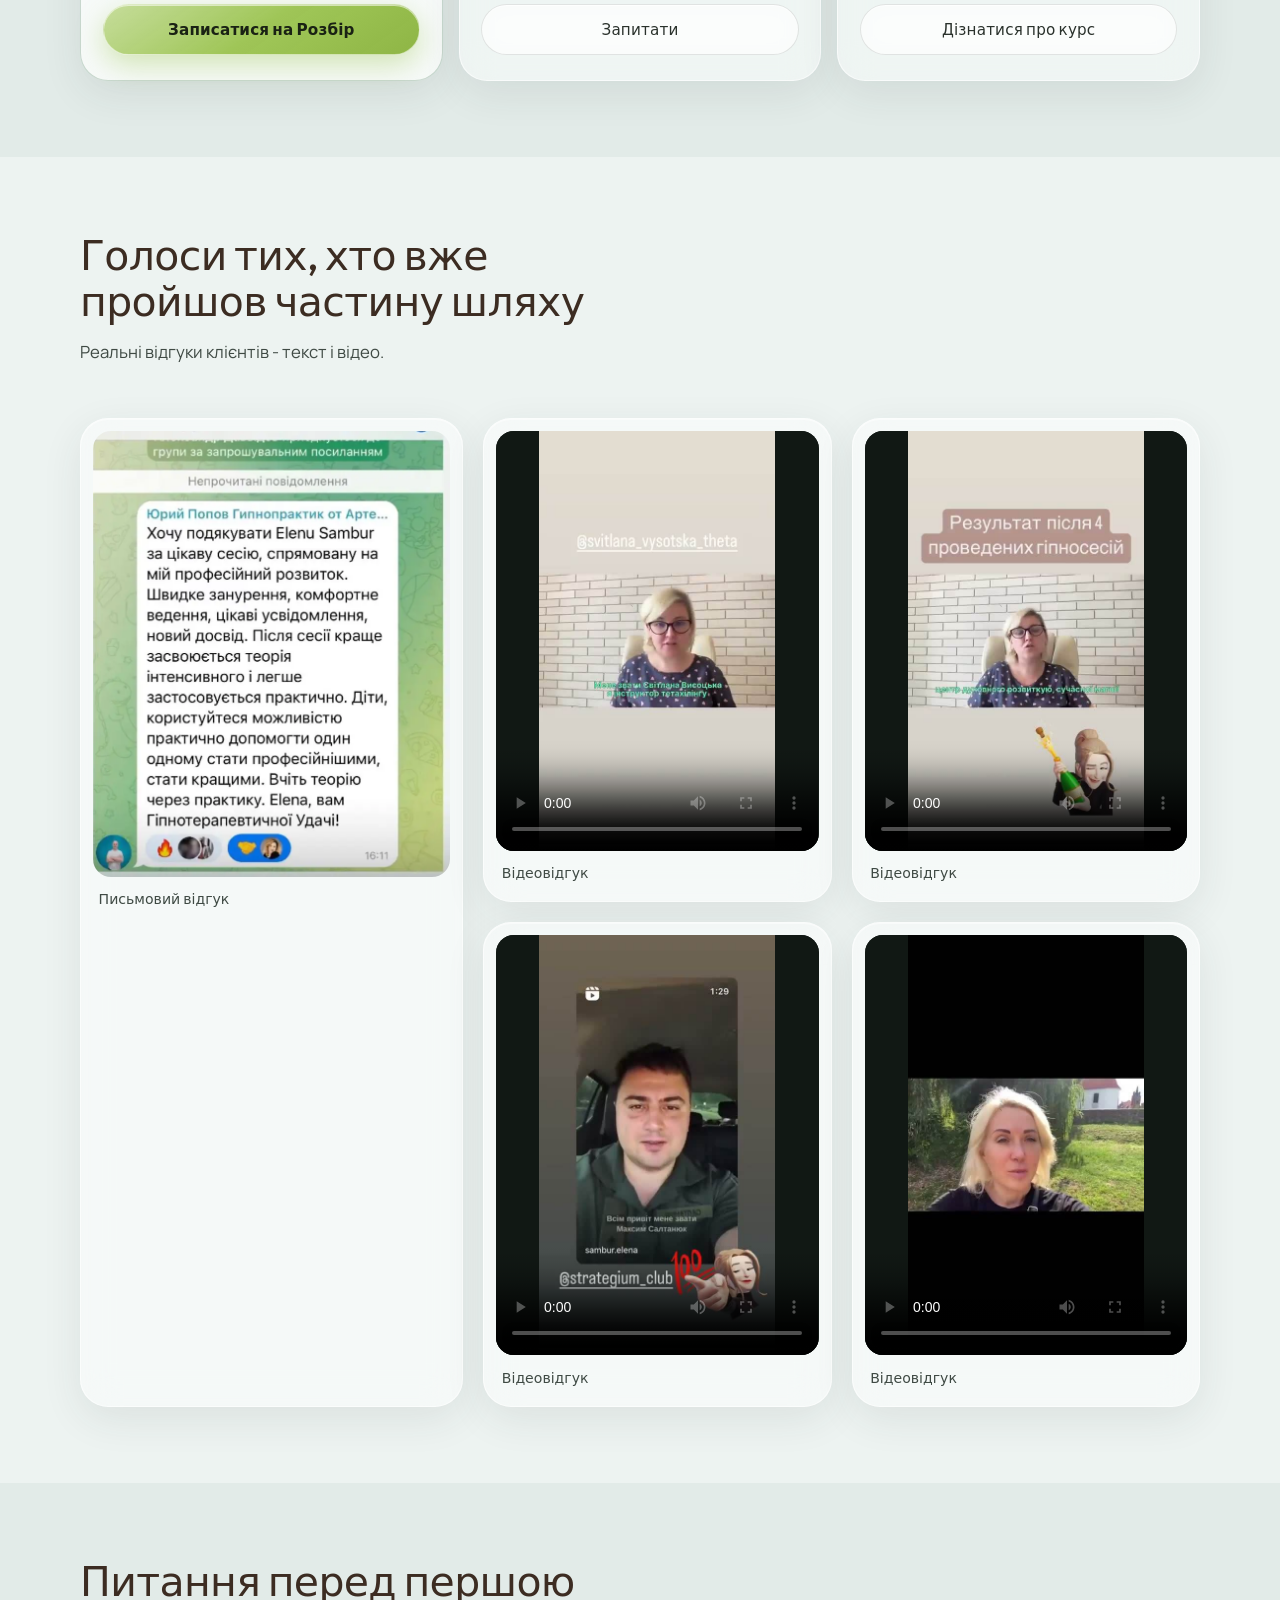
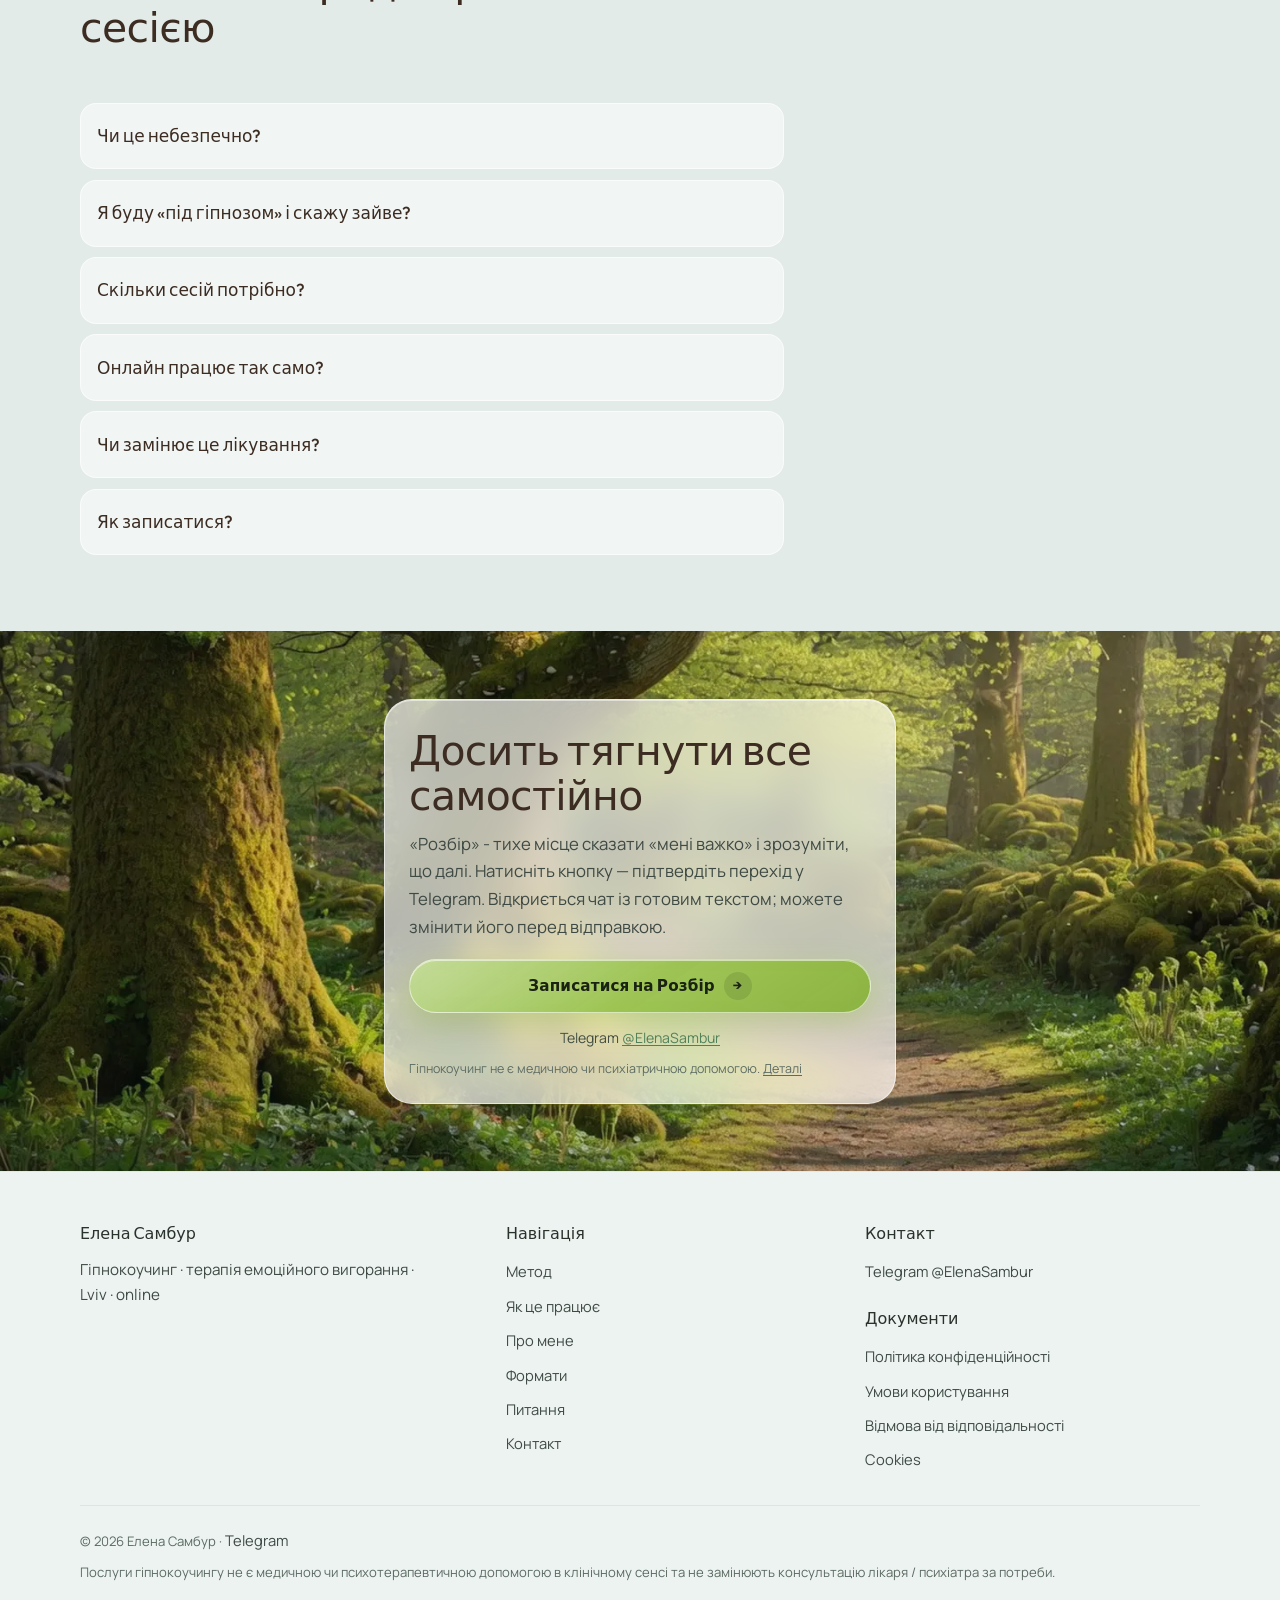
==== commit ded83765: "Add files via upload" ====
--- a/index.html
+++ b/index.html
@@ -1,778 +1,898 @@
-<!DOCTYPE html>
-<html lang="uk">
-  <head>
-    <meta charset="utf-8" />
-    <meta name="viewport" content="width=device-width, initial-scale=1, viewport-fit=cover" />
-    <title>Елена Самбур — гіпнокоучинг і терапія емоційного вигорання</title>
-    <meta
-      name="description"
-      content="Гіпнокоучинг для жінок, які втомилися «тримати все». Понад 480 людей з 2021. Запис на «Розбір»."
-    />
-    <meta property="og:title" content="Повернення до себе · гіпнокоучинг Елени Самбур" />
-    <meta
-      property="og:description"
-      content="М’який вихід з емоційного вигорання. Запис на «Розбір»."
-    />
-    <link rel="preconnect" href="https://fonts.googleapis.com" />
-    <link rel="preconnect" href="https://fonts.gstatic.com" crossorigin />
-    <link
-      href="https://fonts.googleapis.com/css2?family=Manrope:wght@400;500;600&family=Outfit:wght@400;500;600&display=swap"
-      rel="stylesheet"
-    />
-    <link rel="stylesheet" href="./css/styles.css" />
-    <link
-      rel="preload"
-      as="image"
-      href="assets/images/hero1.webp"
-      type="image/webp"
-      fetchpriority="high"
-    />
-  </head>
-  <body class="has-js">
-    <a class="faint" href="#main" style="position: absolute; left: -999px">До змісту</a>
-
-    <div class="nav-shell">
-      <nav class="nav-island" aria-label="Головна навігація">
-        <a class="logo" href="index.html">Elena Sambur <span>· гіпнокоучинг</span></a>
-        <ul class="nav-links">
-          <li><a href="#method">Метод</a></li>
-          <li><a href="#path">Як це працює</a></li>
-          <li><a href="#about">Про мене</a></li>
-          <li><a href="#offers">Формати</a></li>
-          <li><a href="#faq">Питання</a></li>
-        </ul>
-        <a class="btn btn--primary nav-cta" href="#zapis">Розбір</a>
-        <button class="nav-toggle" type="button" aria-label="Меню" aria-expanded="false">
-          <span></span><span></span><span></span>
-        </button>
-      </nav>
-    </div>
-
-    <div class="nav-drawer">
-      <ul>
-        <li><a href="#method">Метод</a></li>
-        <li><a href="#path">Як це працює</a></li>
-        <li><a href="#about">Про мене</a></li>
-        <li><a href="#offers">Формати</a></li>
-        <li><a href="#faq">Питання</a></li>
-        <li><a href="#zapis">Записатися</a></li>
-      </ul>
-    </div>
-
-    <main id="main">
-      <!-- HERO: photo + type + CTA only -->
-      <header class="hero">
-        <!-- layers: photo → color scrim → content -->
-        <div class="hero__media" aria-hidden="true">
-          <picture>
-            <source srcset="assets/images/hero1.webp" type="image/webp" />
-            <img
-              src="assets/images/hero1.jpg"
-              alt=""
-              width="1440"
-              height="803"
-              fetchpriority="high"
-              decoding="async"
-            />
-          </picture>
-        </div>
-        <div class="hero__scrim" aria-hidden="true"></div>
-        <div class="hero__content">
-          <p class="eyebrow">Гіпнокоучинг · емоційне вигорання</p>
-          <h1 class="display">Вже час повернути себе</h1>
-          <p class="lede">
-            М’який вихід з вигорання - без тиску<br />
-            «бути завжди на висоті».
-          </p>
-          <div class="hero__actions">
-            <a class="btn btn--on-dark" href="#zapis">
-              Записатися на Розбір
-              <span class="btn__icon" aria-hidden="true">↓</span>
-            </a>
-            <a class="btn btn--ghost-light" href="#path">Як це працює</a>
-          </div>
-        </div>
-      </header>
-
-      <!-- PAIN — drum reel -->
-      <section class="section section--pain" id="pain" aria-labelledby="pain-title">
-        <div class="pain-stage wrap">
-          <div class="section-head pain-stage__head reveal">
-            <h2 class="display" id="pain-title">Впізнаєте себе?</h2>
-            <p class="lede">Вигорання рідко кричить. Частіше воно шепоче: «ще трохи потерпи».</p>
-          </div>
-
-          <div
-            class="pain-reel glass reveal"
-            data-pain-check
-            data-pain-reel
-            tabindex="0"
-            role="listbox"
-            aria-label="Список станів. Крутіть колесо миші, клік — відмітити."
-          >
-            <div class="pain-reel__fade pain-reel__fade--top" aria-hidden="true"></div>
-            <div class="pain-reel__fade pain-reel__fade--bottom" aria-hidden="true"></div>
-            <div class="pain-reel__window">
-              <div class="pain-reel__focus" aria-hidden="true"></div>
-              <ul class="pain-reel__track" data-pain-track>
-                <li class="pain-reel__item" data-pain-item>
-                  <label class="pain-reel__label">
-                    <input type="checkbox" name="pain" value="no-joy" />
-                    <span class="pain-reel__box" aria-hidden="true"></span>
-                    <span class="pain-reel__text">не відчуваю радості</span>
-                  </label>
-                </li>
-                <li class="pain-reel__item" data-pain-item>
-                  <label class="pain-reel__label">
-                    <input type="checkbox" name="pain" value="autopilot" />
-                    <span class="pain-reel__box" aria-hidden="true"></span>
-                    <span class="pain-reel__text">втома від життя «на автоматі»</span>
-                  </label>
-                </li>
-                <li class="pain-reel__item" data-pain-item>
-                  <label class="pain-reel__label">
-                    <input type="checkbox" name="pain" value="irritation" />
-                    <span class="pain-reel__box" aria-hidden="true"></span>
-                    <span class="pain-reel__text">все дратує</span>
-                  </label>
-                </li>
-                <li class="pain-reel__item" data-pain-item>
-                  <label class="pain-reel__label">
-                    <input type="checkbox" name="pain" value="no-energy" />
-                    <span class="pain-reel__box" aria-hidden="true"></span>
-                    <span class="pain-reel__text">немає енергії</span>
-                  </label>
-                </li>
-                <li class="pain-reel__item" data-pain-item>
-                  <label class="pain-reel__label">
-                    <input type="checkbox" name="pain" value="relations" />
-                    <span class="pain-reel__box" aria-hidden="true"></span>
-                    <span class="pain-reel__text">проблеми у відносинах</span>
-                  </label>
-                </li>
-                <li class="pain-reel__item" data-pain-item>
-                  <label class="pain-reel__label">
-                    <input type="checkbox" name="pain" value="cant-relax" />
-                    <span class="pain-reel__box" aria-hidden="true"></span>
-                    <span class="pain-reel__text">не можу розслабитись</span>
-                  </label>
-                </li>
-                <li class="pain-reel__item" data-pain-item>
-                  <label class="pain-reel__label">
-                    <input type="checkbox" name="pain" value="no-interest" />
-                    <span class="pain-reel__box" aria-hidden="true"></span>
-                    <span class="pain-reel__text">зникло бажання жити цікаво</span>
-                  </label>
-                </li>
-                <li class="pain-reel__item" data-pain-item>
-                  <label class="pain-reel__label">
-                    <input type="checkbox" name="pain" value="lost-self" />
-                    <span class="pain-reel__box" aria-hidden="true"></span>
-                    <span class="pain-reel__text">відчуття втрати себе</span>
-                  </label>
-                </li>
-                <li class="pain-reel__item" data-pain-item>
-                  <label class="pain-reel__label">
-                    <input type="checkbox" name="pain" value="body-tired" />
-                    <span class="pain-reel__box" aria-hidden="true"></span>
-                    <span class="pain-reel__text">тіло втомилося раніше за календар</span>
-                  </label>
-                </li>
-                <li class="pain-reel__item" data-pain-item>
-                  <label class="pain-reel__label">
-                    <input type="checkbox" name="pain" value="alienation" />
-                    <span class="pain-reel__box" aria-hidden="true"></span>
-                    <span class="pain-reel__text">відчуження від близьких</span>
-                  </label>
-                </li>
-                <li class="pain-reel__item" data-pain-item>
-                  <label class="pain-reel__label">
-                    <input type="checkbox" name="pain" value="hold-all" />
-                    <span class="pain-reel__box" aria-hidden="true"></span>
-                    <span class="pain-reel__text">все тримаю на собі</span>
-                  </label>
-                </li>
-                <li class="pain-reel__item" data-pain-item>
-                  <label class="pain-reel__label">
-                    <input type="checkbox" name="pain" value="emotions" />
-                    <span class="pain-reel__box" aria-hidden="true"></span>
-                    <span class="pain-reel__text">емоції вибухають або зникають</span>
-                  </label>
-                </li>
-                <li class="pain-reel__item" data-pain-item>
-                  <label class="pain-reel__label">
-                    <input type="checkbox" name="pain" value="just-rest" />
-                    <span class="pain-reel__box" aria-hidden="true"></span>
-                    <span class="pain-reel__text">вже пробували «просто відпочити»</span>
-                  </label>
-                </li>
-                <li class="pain-reel__item" data-pain-item>
-                  <label class="pain-reel__label">
-                    <input type="checkbox" name="pain" value="guilt" />
-                    <span class="pain-reel__box" aria-hidden="true"></span>
-                    <span class="pain-reel__text">сором за втому, бо «іншим гірше»</span>
-                  </label>
-                </li>
-              </ul>
-            </div>
-            <div class="pain-reel__controls" aria-hidden="true">
-              <button type="button" class="pain-reel__nav" data-pain-prev>↑</button>
-              <button type="button" class="pain-reel__nav" data-pain-next>↓</button>
-            </div>
-            <p class="pain-reel__hint">Крутіть колесо · клік — відмітити «так, це про мене»</p>
-          </div>
-
-          <div class="pain-feedback reveal" data-pain-feedback>
-            <p class="bridge pain-feedback__soft" data-pain-soft>
-              Якщо хоч 2-3 пункти - про вас, ви не «слабкі». Ви - <strong>перевантажені</strong>. І з
-              цим можна м’яко та ефективно працювати.
-            </p>
-            <div class="pain-feedback__cta" data-pain-cta hidden>
-              <p class="pain-feedback__msg">
-                Ви відмітили кілька важливих сигналів. Це вже привід не тягнути все самостійно.
-              </p>
-              <a class="btn btn--primary" href="#zapis">Записатися на Розбір</a>
-            </div>
-          </div>
-        </div>
-      </section>
-
-      <!-- METHOD -->
-      <section class="section" id="method" aria-labelledby="method-title">
-        <div class="wrap split">
-          <div class="split__media reveal">
-            <picture>
-              <source srcset="assets/images/method-morning.webp" type="image/webp" />
-              <img
-                src="assets/images/method-morning.jpg"
-                alt="Медитація, спокій і присутність у тілі"
-                width="800"
-                height="1000"
-                loading="lazy"
-                decoding="async"
-              />
-            </picture>
-          </div>
-          <div class="reveal">
-            <h2 class="display" id="method-title">
-              Гіпнокоучинг - це не «контроль розуму». Це розмова з тією частиною вас, яка вже знає
-              вихід
-            </h2>
-            <p class="lede" style="margin-top: 1rem">
-              Поєднуємо гіпнотичний стан (глибоке, безпечне розслаблення свідомості з одночасним
-              фокусуванням уваги), коучингові питання і роботу з емоціями, тілом та внутрішніми
-              сценаріями.
-            </p>
-            <div class="pillars">
-              <div class="pillar glass">
-                <strong>Тіло</strong>
-                <span>Помітити, де живе напруга, і дати нервовій системі «видохнути».</span>
-              </div>
-              <div class="pillar glass">
-                <strong>Емоції</strong>
-                <span>Назвати те, що довго тримали «для зручності інших».</span>
-              </div>
-              <div class="pillar glass">
-                <strong>Сенс / вибір</strong>
-                <span>Повернути право обирати себе - без вічного почуття провини.</span>
-              </div>
-            </div>
-            <ul class="not-list">
-              <li>не естрадний гіпноз</li>
-              <li>не заміна психіатричній чи медичній допомозі</li>
-              <li>не обіцянка «все виправити за 1 сеанс»</li>
-            </ul>
-            <p class="anchor-phrase">
-              Ми не ламаємо вас. Ми знімаємо зайве навантаження, яке ви носили занадто довго.
-            </p>
-          </div>
-        </div>
-      </section>
-
-      <!-- RESULTS -->
-      <section class="section section--deep results" id="results" aria-labelledby="results-title">
-        <div class="wrap">
-          <p class="eyebrow reveal" style="text-align: center">З 2021</p>
-          <p class="stat reveal" id="results-title">480+</p>
-          <p class="stat-label reveal">людей пройшли шлях поруч зі мною</p>
-          <ul class="results-list">
-            <li class="glass reveal">Легше дихати в побуті - менше «фонового гудіння» втоми</li>
-            <li class="glass reveal">Повертається тепло до близьких, менше відчуження</li>
-            <li class="glass reveal">З’являється право сказати «ні» без внутрішнього суду</li>
-            <li class="glass reveal">Знову відчувається «я» - не лише ролі</li>
-            <li class="glass reveal">Краще чути тіло: коли відпочити, коли діяти</li>
-          </ul>
-          <p class="faint reveal" style="margin-top: 1.25rem; text-align: center">
-            Кожен запит унікальний. Темп змін залежить від запиту, ресурсу та регулярності роботи.
-          </p>
-        </div>
-      </section>
-
-      <!-- FOR WHOM -->
-      <section class="section section--elevated" id="for-whom" aria-labelledby="for-title">
-        <div class="wrap">
-          <div class="section-head reveal">
-            <h2 class="display" id="for-title">Кому я можу бути корисною</h2>
-          </div>
-          <div class="two-col">
-            <div class="list-card glass reveal">
-              <h3>Підходить, якщо ви</h3>
-              <ul>
-                <li>відчуваєте емоційне вигорання, хронічну втому, «живу на автоматі»</li>
-                <li>втратили контакт із близькими або із собою</li>
-                <li>хочете м’якої, глибокої роботи - не лише «поговорити»</li>
-                <li>готові до внутрішньої чесності</li>
-                <li>шукаєте структурну підтримку + результативні практики</li>
-              </ul>
-            </div>
-            <div class="list-card list-card--soft glass reveal">
-              <h3>Краще інший формат, якщо</h3>
-              <ul>
-                <li>є гострий психічний стан або потреба в невідкладній допомозі</li>
-                <li>потрібна діагностика чи лікування у психіатра / клінічного психотерапевта</li>
-                <li>очікуєте, що «гіпноз зробить усе за вас» без вашої участі</li>
-              </ul>
-            </div>
-          </div>
-          <p class="bridge reveal">
-            Я не «рятую всіх». Я супроводжую тих, хто готовий повертатися до себе.
-          </p>
-        </div>
-      </section>
-
-      <!-- PATH -->
-      <section class="section" id="path" aria-labelledby="path-title">
-        <div class="wrap">
-          <div class="section-head reveal">
-            <h2 class="display" id="path-title">Як ми будемо рухатися</h2>
-            <p class="lede">Тихий і зрозумілий шлях - від першого контакту до закріплення.</p>
-          </div>
-          <div class="steps">
-            <article class="step glass reveal">
-              <p class="step__n">01</p>
-              <h3>«Розбір»</h3>
-              <p>Короткий контакт: запит, стан, очікування. Чи підходимо одне одному.</p>
-            </article>
-            <article class="step glass reveal">
-              <p class="step__n">02</p>
-              <h3>Запит і рамка</h3>
-              <p>Узгоджуємо фокус: вигорання, межі, стосунки, тривога, тіло.</p>
-            </article>
-            <article class="step glass reveal">
-              <p class="step__n">03</p>
-              <h3>Сесії</h3>
-              <p>Розслаблення → робота з образом / емоцією → інтеграція в життя.</p>
-            </article>
-            <article class="step glass reveal">
-              <p class="step__n">04</p>
-              <h3>Між сесіями</h3>
-              <p>Дихальні опори, короткі самогіпнотичні практики, увага до тіла.</p>
-            </article>
-            <article class="step glass reveal">
-              <p class="step__n">05</p>
-              <h3>Закріплення</h3>
-              <p>З «режиму виживання» - у режим, у якому можна жити.</p>
-            </article>
-          </div>
-        </div>
-      </section>
-
-      <!-- SESSION -->
-      <section class="session" id="session" aria-labelledby="session-title">
-        <!-- layers: photo 2 → color scrim → glass panel -->
-        <div class="session__media" aria-hidden="true">
-          <picture>
-            <source srcset="assets/images/session-forest.webp" type="image/webp" />
-            <img
-              src="assets/images/session-forest.jpg"
-              alt=""
-              width="1350"
-              height="900"
-              loading="lazy"
-              decoding="async"
-            />
-          </picture>
-        </div>
-        <div class="session__scrim" aria-hidden="true"></div>
-        <div class="session__panel glass reveal">
-          <h2 class="display" id="session-title">Як проходить сесія</h2>
-          <div class="session__story">
-            <p>Ви зручно сідаєте.</p>
-            <p>Заплющуєте очі.</p>
-            <p>Я допомагаю <strong>уповільнити думки</strong>.</p>
-            <p>Ви слухаєте мій голос і розслабляєтесь.</p>
-            <p>
-              Йдете за голосом - і чуєте <strong>найпершу відповідь</strong> зсередини, не з голови
-              «як треба».
-            </p>
-          </div>
-          <div class="session__meta">
-            <span
-              >Мова: українська або російська - залежно від того, якою мовою думаєте і якою
-              проживали дитинство</span
-            >
-            <span>Формат: онлайн (офлайн - за домовленістю)</span>
-            <span>Конфіденційність: повна</span>
-            <span>Після: частіше тиша в голові й ясність маленького наступного кроку</span>
-          </div>
-        </div>
-      </section>
-
-      <!-- ABOUT -->
-      <section class="section section--elevated" id="about" aria-labelledby="about-title">
-        <div class="wrap about-grid">
-          <div class="about-photo reveal">
-            <picture>
-              <source srcset="assets/images/elena-sambur-portrait.webp" type="image/webp" />
-              <img
-                src="assets/images/elena-sambur-portrait.jpg"
-                alt="Олена Самбур, гіпнокоуч"
-                width="640"
-                height="800"
-                loading="lazy"
-                decoding="async"
-              />
-            </picture>
-          </div>
-          <div class="reveal">
-            <h2 class="display" id="about-title">Я - Олена Самбур</h2>
-            <p class="lede" style="margin-top: 0.85rem">
-              Гіпнокоуч. Працюю з емоційним вигоранням, гіпнотерапевтичними та психосоматичними
-              підходами в практиці гіпнокоучингу.
-            </p>
-            <p class="muted" style="margin-top: 1rem; max-width: 36rem">
-              З 2021 року проводжу людей через тиху трансформацію: від «тримаю все на собі» - до «я
-              знову відчуваю себе». Моя робота - ГіпноКоучинг: гіпнотичні техніки + коучинговий
-              супровід. Без сорому за втому, без тиску постійної продуктивності, з повагою до
-              вашого темпу.
-            </p>
-            <div class="about-facts">
-              <span class="chip">Вигорання</span>
-              <span class="chip">480+ з 2021</span>
-              <span class="chip">Основи самогіпнозу</span>
-              <span class="chip">Lviv · online</span>
-              <span class="chip">@sambur.elena</span>
-            </div>
-            <a class="btn btn--primary" href="#zapis">Почнімо з «Розбору»</a>
-          </div>
-        </div>
-      </section>
-
-      <!-- OFFERS -->
-      <section class="section" id="offers" aria-labelledby="offers-title">
-        <div class="wrap">
-          <div class="section-head reveal">
-            <h2 class="display" id="offers-title">Формати роботи</h2>
-            <p class="lede">Усі ціни - за запитом. Головний крок: записатися на «Розбір».</p>
-          </div>
-          <div class="offers">
-            <article class="offer offer--featured glass reveal">
-              <h3>«Розбір»</h3>
-              <p>
-                Короткий розбір запиту. Чи потрібен гіпнокоучинг саме зараз - і чи комфортно нам
-                разом.
-              </p>
-              <p class="offer__price">Ціна за запитом</p>
-              <a class="btn btn--primary" href="#zapis">Записатися</a>
-            </article>
-            <article class="offer glass reveal">
-              <h3>Індивідуальний гіпнокоучинг</h3>
-              <p>
-                Серія сесій під ваш запит: вигорання, межі, стосунки, тривога, тіло. Обсяг
-                узгоджуємо на «Розборі».
-              </p>
-              <p class="offer__price">Ціна за запитом</p>
-              <a class="btn btn--ghost" href="#zapis">Запитати</a>
-            </article>
-            <article class="offer glass reveal">
-              <h3>Курс «Основи самогіпнозу»</h3>
-              <p>
-                Авторський курс, щоб підтримувати себе між сесіями або зробити м’який перший крок.
-              </p>
-              <p class="offer__price">Ціна за запитом</p>
-              <a class="btn btn--ghost" href="#zapis">Дізнатися про курс</a>
-            </article>
-          </div>
-        </div>
-      </section>
-
-      <!-- TESTIMONIALS -->
-      <section class="section section--elevated" id="voices" aria-labelledby="voices-title">
-        <div class="wrap">
-          <div class="section-head reveal">
-            <h2 class="display" id="voices-title">Голоси тих, хто вже пройшов частину шляху</h2>
-            <p class="lede">Реальні відгуки клієнтів - текст і відео.</p>
-          </div>
-
-          <div class="reviews-grid">
-            <figure class="review-card review-card--shot glass reveal">
-              <picture>
-                <source srcset="assets/reviews/review-screenshot-01.webp" type="image/webp" />
-                <img
-                  src="assets/reviews/review-screenshot-01.jpg"
-                  alt="Текстовий відгук клієнта"
-                  width="720"
-                  height="899"
-                  loading="lazy"
-                  decoding="async"
-                />
-              </picture>
-              <figcaption>Письмовий відгук</figcaption>
-            </figure>
-
-            <article class="review-card review-card--video glass reveal">
-              <div class="review-video">
-                <video
-                  controls
-                  playsinline
-                  webkit-playsinline
-                  preload="none"
-                  controlslist="nodownload"
-                  poster="./assets/reviews/review-video-01-poster.jpg"
-                  width="480"
-                  height="854"
-                  data-src="./assets/reviews/review-video-01.mp4"
-                >
-                  Ваш браузер не підтримує відео.
-                </video>
-              </div>
-              <p class="review-card__label">Відеовідгук</p>
-            </article>
-
-            <article class="review-card review-card--video glass reveal">
-              <div class="review-video">
-                <video
-                  controls
-                  playsinline
-                  webkit-playsinline
-                  preload="none"
-                  controlslist="nodownload"
-                  poster="./assets/reviews/review-video-02-poster.jpg"
-                  width="480"
-                  height="854"
-                  data-src="./assets/reviews/review-video-02.mp4"
-                >
-                  Ваш браузер не підтримує відео.
-                </video>
-              </div>
-              <p class="review-card__label">Відеовідгук</p>
-            </article>
-
-            <article class="review-card review-card--video glass reveal">
-              <div class="review-video">
-                <video
-                  controls
-                  playsinline
-                  webkit-playsinline
-                  preload="none"
-                  controlslist="nodownload"
-                  poster="./assets/reviews/review-video-03-poster.jpg"
-                  width="480"
-                  height="854"
-                  data-src="./assets/reviews/review-video-03.mp4"
-                >
-                  Ваш браузер не підтримує відео.
-                </video>
-              </div>
-              <p class="review-card__label">Відеовідгук</p>
-            </article>
-
-            <article class="review-card review-card--video glass reveal">
-              <div class="review-video">
-                <video
-                  controls
-                  playsinline
-                  webkit-playsinline
-                  preload="none"
-                  controlslist="nodownload"
-                  poster="./assets/reviews/review-video-04-poster.jpg"
-                  width="480"
-                  height="854"
-                  data-src="./assets/reviews/review-video-04.mp4"
-                >
-                  Ваш браузер не підтримує відео.
-                </video>
-              </div>
-              <p class="review-card__label">Відеовідгук</p>
-            </article>
-          </div>
-        </div>
-      </section>
-
-      <!-- FAQ -->
-      <section class="section" id="faq" aria-labelledby="faq-title">
-        <div class="wrap">
-          <div class="section-head reveal">
-            <h2 class="display" id="faq-title">Питання перед першою сесією</h2>
-          </div>
-          <div class="faq reveal">
-            <details>
-              <summary>Чи це небезпечно?</summary>
-              <p>
-                Ні. У гіпнокоучингу ви залишаєтесь у контакті з собою. Це кероване глибоке
-                розслаблення уваги, не втрата контролю.
-              </p>
-            </details>
-            <details>
-              <summary>Я буду «під гіпнозом» і скажу зайве?</summary>
-              <p>
-                Ви не стаєте маріонеткою. Можете говорити, мовчати, відкрити очі. Межі поваги -
-                основа роботи.
-              </p>
-            </details>
-            <details>
-              <summary>Скільки сесій потрібно?</summary>
-              <p>
-                Залежить від запиту. Як правило, обираємо <strong>4+1</strong> підсумкова або
-                <strong>8+1</strong> підсумкова. За необхідності - до <strong>12</strong> сесій. На
-                «Розборі» окреслимо реалістичний горизонт саме для вас.
-              </p>
-            </details>
-            <details>
-              <summary>Онлайн працює так само?</summary>
-              <p>
-                Так. Тиша, навушники, безпечний простір вдома - звичний і ефективний формат.
-              </p>
-            </details>
-            <details>
-              <summary>Чи замінює це лікування?</summary>
-              <p>
-                Ні. Гіпнокоучинг не є медициною чи психіатрією. За потреби рекомендую звернутися до
-                відповідного спеціаліста. Див.
-                <a href="disclaimer.html">Відмову від відповідальності</a>.
-              </p>
-            </details>
-            <details>
-              <summary>Як записатися?</summary>
-              <p>
-                Натисніть «Записатися на Розбір» і залиште короткий запит у формі внизу сторінки.
-                Я зв’яжусь з вами для узгодження наступного кроку.
-              </p>
-            </details>
-          </div>
-        </div>
-      </section>
-
-      <!-- FINAL CTA / booking (channel-agnostic) -->
-      <section class="final" id="zapis" aria-labelledby="zapis-title">
-        <!-- layers: photo 3 → color scrim → glass form panel -->
-        <div class="final__media" aria-hidden="true">
-          <picture>
-            <source srcset="assets/images/final-path.webp" type="image/webp" />
-            <img
-              src="assets/images/final-path.jpg"
-              alt=""
-              width="1440"
-              height="900"
-              loading="lazy"
-              decoding="async"
-            />
-          </picture>
-        </div>
-        <div class="final__scrim" aria-hidden="true"></div>
-        <div class="final__panel glass glass--strong reveal">
-          <h2 class="display" id="zapis-title">Досить тягнути все самостійно</h2>
-          <p class="lede">
-            «Розбір» - тихе місце сказати «мені важко» і зрозуміти, що далі.
-          </p>
-          <form class="booking-form" id="booking-form" novalidate>
-            <label class="field">
-              <span>Ім’я</span>
-              <input type="text" name="name" autocomplete="name" required placeholder="Як до вас звертатися" />
-            </label>
-            <label class="field">
-              <span>Контакт</span>
-              <input
-                type="text"
-                name="contact"
-                autocomplete="tel"
-                required
-                placeholder="Телефон, Telegram або email"
-              />
-            </label>
-            <label class="field">
-              <span>Коротко про запит</span>
-              <textarea name="message" rows="3" placeholder="Що зараз найважче? (1–2 речення)"></textarea>
-            </label>
-            <label class="consent">
-              <input type="checkbox" name="consent" required />
-              <span
-                >Згода на обробку персональних даних для зв’язку та запису.
-                <a href="privacy.html">Політика</a> ·
-                <a href="terms.html">Умови</a> ·
-                <a href="disclaimer.html">Відмова</a></span
-              >
-            </label>
-            <button class="btn btn--primary" type="submit">
-              Записатися на Розбір
-              <span class="btn__icon" aria-hidden="true">→</span>
-            </button>
-            <p class="form-status" id="booking-status" hidden role="status"></p>
-          </form>
-          <p class="micro-disclaimer">
-            Гіпнокоучинг не є медичною чи психіатричною допомогою.
-            <a href="disclaimer.html">Деталі</a>
-          </p>
-        </div>
-      </section>
-    </main>
-
-    <footer class="footer">
-      <div class="wrap footer__grid">
-        <div>
-          <h3>Елена Самбур</h3>
-          <p class="muted" style="font-size: 0.95rem; max-width: 22rem">
-            Гіпнокоучинг · терапія емоційного вигорання · Lviv · online
-          </p>
-        </div>
-        <div>
-          <h3>Навігація</h3>
-          <ul>
-            <li><a href="#method">Метод</a></li>
-            <li><a href="#path">Як це працює</a></li>
-            <li><a href="#about">Про мене</a></li>
-            <li><a href="#offers">Формати</a></li>
-            <li><a href="#faq">Питання</a></li>
-            <li><a href="#zapis">Запис</a></li>
-          </ul>
-        </div>
-        <div>
-          <h3>Документи</h3>
-          <ul>
-            <li><a href="privacy.html">Політика конфіденційності</a></li>
-            <li><a href="terms.html">Умови користування</a></li>
-            <li><a href="disclaimer.html">Відмова від відповідальності</a></li>
-            <li><a href="cookies.html">Cookies</a></li>
-          </ul>
-        </div>
-      </div>
-      <div class="wrap footer__legal">
-        <p>
-          © <span id="y"></span> Елена Самбур · Instagram
-          <a href="https://www.instagram.com/sambur.elena/" rel="noopener noreferrer" target="_blank"
-            >@sambur.elena</a
-          >
-        </p>
-        <p>
-          Послуги гіпнокоучингу не є медичною чи психотерапевтичною допомогою в клінічному сенсі та
-          не замінюють консультацію лікаря / психіатра за потреби.
-        </p>
-      </div>
-    </footer>
-
-    <div class="cookie-banner glass glass--strong" role="dialog" aria-label="Cookies">
-      <p>
-        Сайт використовує технічно необхідні дані браузера. Деталі -
-        <a href="cookies.html">Політика cookies</a>.
-      </p>
-      <div class="cookie-banner__actions">
-        <button class="btn btn--primary" type="button" data-cookie-ok>Зрозуміло</button>
-      </div>
-    </div>
-
-    <script>
-      document.getElementById("y").textContent = new Date().getFullYear();
-    </script>
-    <script src="./js/main.js" defer></script>
-  </body>
-</html>
+<!DOCTYPE html>
+<html lang="uk">
+  <head>
+    <meta charset="utf-8" />
+    <meta name="viewport" content="width=device-width, initial-scale=1, viewport-fit=cover" />
+    <title>Елена Самбур — гіпнокоучинг і терапія емоційного вигорання</title>
+    <meta
+      name="description"
+      content="Гіпнокоучинг і м’який вихід з емоційного вигорання. Понад 480 людей з 2021. Запис на «Розбір» онлайн."
+    />
+    <meta name="author" content="Елена Самбур" />
+    <meta name="theme-color" content="#e2ebe8" />
+    <!-- TODO: після деплою замініть YOUR-DOMAIN.com на ваш реальний домен (https://) -->
+    <link rel="canonical" href="https://YOUR-DOMAIN.com/" />
+
+    <!-- Open Graph (прев’ю в Telegram / Facebook / Instagram) -->
+    <meta property="og:type" content="website" />
+    <meta property="og:locale" content="uk_UA" />
+    <meta property="og:site_name" content="Елена Самбур · гіпнокоучинг" />
+    <meta property="og:title" content="Вже час повернути себе · гіпнокоучинг Елени Самбур" />
+    <meta
+      property="og:description"
+      content="М’який вихід з емоційного вигорання без тиску «бути завжди на висоті». Запис на «Розбір»."
+    />
+    <!-- TODO: og:url — повна HTTPS-адреса головної після деплою -->
+    <meta property="og:url" content="https://YOUR-DOMAIN.com/" />
+    <!--
+      TODO: og:image — завантажте зображення 1200×630 px (JPG/PNG/WebP)
+      і підставте повний URL, напр. https://YOUR-DOMAIN.com/assets/images/og-cover.jpg
+      Тимчасово: hero (краще замінити на окремий cover 1200×630).
+    -->
+    <meta property="og:image" content="https://YOUR-DOMAIN.com/assets/images/hero1.jpg" />
+    <meta property="og:image:width" content="1200" />
+    <meta property="og:image:height" content="630" />
+    <meta property="og:image:alt" content="Елена Самбур — гіпнокоучинг, вихід з емоційного вигорання" />
+
+    <!-- Twitter / X card -->
+    <meta name="twitter:card" content="summary_large_image" />
+    <meta name="twitter:title" content="Вже час повернути себе · гіпнокоучинг Елени Самбур" />
+    <meta
+      name="twitter:description"
+      content="М’який вихід з емоційного вигорання. Запис на «Розбір»."
+    />
+    <!-- TODO: той самий cover 1200×630, що й og:image -->
+    <meta name="twitter:image" content="https://YOUR-DOMAIN.com/assets/images/hero1.jpg" />
+
+    <!--
+      Favicon: покладіть файли в /assets/icons/ і розкоментуйте/оновіть шляхи.
+      Рекомендовано: favicon.ico, favicon-32.png, apple-touch-icon.png (180×180).
+    -->
+    <link rel="icon" href="./assets/icons/favicon.ico" sizes="any" />
+    <link rel="icon" type="image/png" href="./assets/icons/favicon-32.png" sizes="32x32" />
+    <link rel="apple-touch-icon" href="./assets/icons/apple-touch-icon.png" sizes="180x180" />
+
+    <link rel="preconnect" href="https://fonts.googleapis.com" />
+    <link rel="preconnect" href="https://fonts.gstatic.com" crossorigin />
+    <link
+      href="https://fonts.googleapis.com/css2?family=Manrope:wght@400;500;600&family=Outfit:wght@400;500;600&display=swap"
+      rel="stylesheet"
+    />
+    <link rel="stylesheet" href="./css/styles.css" />
+    <link
+      rel="preload"
+      as="image"
+      href="assets/images/hero1.webp"
+      type="image/webp"
+      fetchpriority="high"
+    />
+
+    <!-- GA4: вставити тег Google Analytics 4 тут (gtag.js) після отримання Measurement ID -->
+    <!-- Meta Pixel: вставити тут після створення пікселя в Meta Events Manager -->
+  </head>
+  <body class="has-js">
+    <a class="faint" href="#main" style="position: absolute; left: -999px">До змісту</a>
+
+    <div class="nav-shell">
+      <nav class="nav-island" aria-label="Головна навігація">
+        <a class="logo" href="index.html">Elena Sambur <span>· гіпнокоучинг</span></a>
+        <ul class="nav-links">
+          <li><a href="#method">Метод</a></li>
+          <li><a href="#path">Як це працює</a></li>
+          <li><a href="#about">Про мене</a></li>
+          <li><a href="#offers">Формати</a></li>
+          <li><a href="#faq">Питання</a></li>
+        </ul>
+        <a
+          class="btn btn--primary nav-cta"
+          href="https://t.me/ElenaSambur?text=%D0%92%D1%96%D1%82%D0%B0%D1%8E%2C%20%D1%85%D0%BE%D1%87%D1%83%20%D0%B7%D0%B0%D0%BF%D0%B8%D1%81%D0%B0%D1%82%D0%B8%D1%81%D1%8C%20%D0%BD%D0%B0%20%D1%80%D0%BE%D0%B7%D0%B1%D1%96%D1%80"
+          target="_blank"
+          rel="noopener noreferrer"
+          >Записатися на Розбір</a
+        >
+        <button class="nav-toggle" type="button" aria-label="Меню" aria-expanded="false">
+          <span></span><span></span><span></span>
+        </button>
+      </nav>
+    </div>
+
+    <div class="nav-drawer">
+      <ul>
+        <li><a href="#method">Метод</a></li>
+        <li><a href="#path">Як це працює</a></li>
+        <li><a href="#about">Про мене</a></li>
+        <li><a href="#offers">Формати</a></li>
+        <li><a href="#faq">Питання</a></li>
+        <li>
+          <a
+            href="https://t.me/ElenaSambur?text=%D0%92%D1%96%D1%82%D0%B0%D1%8E%2C%20%D1%85%D0%BE%D1%87%D1%83%20%D0%B7%D0%B0%D0%BF%D0%B8%D1%81%D0%B0%D1%82%D0%B8%D1%81%D1%8C%20%D0%BD%D0%B0%20%D1%80%D0%BE%D0%B7%D0%B1%D1%96%D1%80"
+            target="_blank"
+            rel="noopener noreferrer"
+            >Записатися на Розбір</a
+          >
+        </li>
+      </ul>
+    </div>
+
+    <main id="main">
+      <!-- HERO: photo + type + CTA only -->
+      <header class="hero">
+        <!-- layers: photo → color scrim → content -->
+        <div class="hero__media" aria-hidden="true">
+          <picture>
+            <source srcset="assets/images/hero1.webp" type="image/webp" />
+            <img
+              src="assets/images/hero1.jpg"
+              alt=""
+              width="1440"
+              height="803"
+              fetchpriority="high"
+              decoding="async"
+            />
+          </picture>
+        </div>
+        <div class="hero__scrim" aria-hidden="true"></div>
+        <div class="hero__content">
+          <p class="eyebrow">Гіпнокоучинг - вихід з емоційного вигорання</p>
+          <h1 class="display">Вже час повернути себе</h1>
+          <p class="lede">
+            М’який вихід з вигорання - без тиску<br />
+            «бути завжди на висоті».
+          </p>
+          <div class="hero__actions">
+            <a
+              class="btn btn--on-dark"
+              href="https://t.me/ElenaSambur?text=%D0%92%D1%96%D1%82%D0%B0%D1%8E%2C%20%D1%85%D0%BE%D1%87%D1%83%20%D0%B7%D0%B0%D0%BF%D0%B8%D1%81%D0%B0%D1%82%D0%B8%D1%81%D1%8C%20%D0%BD%D0%B0%20%D1%80%D0%BE%D0%B7%D0%B1%D1%96%D1%80"
+              target="_blank"
+              rel="noopener noreferrer"
+            >
+              Записатися на Розбір
+              <span class="btn__icon" aria-hidden="true">→</span>
+            </a>
+            <a class="btn btn--ghost-light" href="#path">Як це працює</a>
+          </div>
+        </div>
+      </header>
+
+      <!-- PAIN — drum reel -->
+      <section class="section section--pain" id="pain" aria-labelledby="pain-title">
+        <div class="pain-stage wrap">
+          <div class="section-head pain-stage__head reveal">
+            <h2 class="display" id="pain-title">Впізнаєте себе?</h2>
+            <p class="lede">Вигорання рідко кричить. Частіше воно шепоче: «ще трохи потерпи».</p>
+          </div>
+
+          <div
+            class="pain-reel glass reveal"
+            data-pain-check
+            data-pain-reel
+            tabindex="0"
+            role="listbox"
+            aria-label="Список станів. Крутіть колесо миші, клік — відмітити."
+          >
+            <div class="pain-reel__fade pain-reel__fade--top" aria-hidden="true"></div>
+            <div class="pain-reel__fade pain-reel__fade--bottom" aria-hidden="true"></div>
+            <div class="pain-reel__window">
+              <div class="pain-reel__focus" aria-hidden="true"></div>
+              <ul class="pain-reel__track" data-pain-track>
+                <li class="pain-reel__item" data-pain-item>
+                  <label class="pain-reel__label">
+                    <input type="checkbox" name="pain" value="no-joy" />
+                    <span class="pain-reel__box" aria-hidden="true"></span>
+                    <span class="pain-reel__text">не відчуваю радості</span>
+                  </label>
+                </li>
+                <li class="pain-reel__item" data-pain-item>
+                  <label class="pain-reel__label">
+                    <input type="checkbox" name="pain" value="autopilot" />
+                    <span class="pain-reel__box" aria-hidden="true"></span>
+                    <span class="pain-reel__text">втома від життя «на автоматі»</span>
+                  </label>
+                </li>
+                <li class="pain-reel__item" data-pain-item>
+                  <label class="pain-reel__label">
+                    <input type="checkbox" name="pain" value="irritation" />
+                    <span class="pain-reel__box" aria-hidden="true"></span>
+                    <span class="pain-reel__text">все дратує</span>
+                  </label>
+                </li>
+                <li class="pain-reel__item" data-pain-item>
+                  <label class="pain-reel__label">
+                    <input type="checkbox" name="pain" value="no-energy" />
+                    <span class="pain-reel__box" aria-hidden="true"></span>
+                    <span class="pain-reel__text">немає енергії</span>
+                  </label>
+                </li>
+                <li class="pain-reel__item" data-pain-item>
+                  <label class="pain-reel__label">
+                    <input type="checkbox" name="pain" value="relations" />
+                    <span class="pain-reel__box" aria-hidden="true"></span>
+                    <span class="pain-reel__text">проблеми у відносинах</span>
+                  </label>
+                </li>
+                <li class="pain-reel__item" data-pain-item>
+                  <label class="pain-reel__label">
+                    <input type="checkbox" name="pain" value="cant-relax" />
+                    <span class="pain-reel__box" aria-hidden="true"></span>
+                    <span class="pain-reel__text">не можу розслабитись</span>
+                  </label>
+                </li>
+                <li class="pain-reel__item" data-pain-item>
+                  <label class="pain-reel__label">
+                    <input type="checkbox" name="pain" value="no-interest" />
+                    <span class="pain-reel__box" aria-hidden="true"></span>
+                    <span class="pain-reel__text">зникло бажання жити цікаво</span>
+                  </label>
+                </li>
+                <li class="pain-reel__item" data-pain-item>
+                  <label class="pain-reel__label">
+                    <input type="checkbox" name="pain" value="lost-self" />
+                    <span class="pain-reel__box" aria-hidden="true"></span>
+                    <span class="pain-reel__text">відчуття втрати себе</span>
+                  </label>
+                </li>
+                <li class="pain-reel__item" data-pain-item>
+                  <label class="pain-reel__label">
+                    <input type="checkbox" name="pain" value="body-tired" />
+                    <span class="pain-reel__box" aria-hidden="true"></span>
+                    <span class="pain-reel__text">тіло втомилося раніше за календар</span>
+                  </label>
+                </li>
+                <li class="pain-reel__item" data-pain-item>
+                  <label class="pain-reel__label">
+                    <input type="checkbox" name="pain" value="alienation" />
+                    <span class="pain-reel__box" aria-hidden="true"></span>
+                    <span class="pain-reel__text">відчуження від близьких</span>
+                  </label>
+                </li>
+                <li class="pain-reel__item" data-pain-item>
+                  <label class="pain-reel__label">
+                    <input type="checkbox" name="pain" value="hold-all" />
+                    <span class="pain-reel__box" aria-hidden="true"></span>
+                    <span class="pain-reel__text">все тримаю на собі</span>
+                  </label>
+                </li>
+                <li class="pain-reel__item" data-pain-item>
+                  <label class="pain-reel__label">
+                    <input type="checkbox" name="pain" value="emotions" />
+                    <span class="pain-reel__box" aria-hidden="true"></span>
+                    <span class="pain-reel__text">емоції вибухають або зникають</span>
+                  </label>
+                </li>
+                <li class="pain-reel__item" data-pain-item>
+                  <label class="pain-reel__label">
+                    <input type="checkbox" name="pain" value="just-rest" />
+                    <span class="pain-reel__box" aria-hidden="true"></span>
+                    <span class="pain-reel__text">вже пробували «просто відпочити»</span>
+                  </label>
+                </li>
+                <li class="pain-reel__item" data-pain-item>
+                  <label class="pain-reel__label">
+                    <input type="checkbox" name="pain" value="guilt" />
+                    <span class="pain-reel__box" aria-hidden="true"></span>
+                    <span class="pain-reel__text">сором за втому, бо «іншим гірше»</span>
+                  </label>
+                </li>
+              </ul>
+            </div>
+            <div class="pain-reel__controls" aria-hidden="true">
+              <button type="button" class="pain-reel__nav" data-pain-prev>↑</button>
+              <button type="button" class="pain-reel__nav" data-pain-next>↓</button>
+            </div>
+            <p class="pain-reel__hint">Крутіть колесо · клік — відмітити «так, це про мене»</p>
+          </div>
+
+          <div class="pain-feedback reveal" data-pain-feedback>
+            <p class="bridge pain-feedback__soft" data-pain-soft>
+              Якщо хоч 2-3 пункти - про вас, ви не «слабкі». Ви - <strong>перевантажені</strong>. І з
+              цим можна м’яко та ефективно працювати.
+            </p>
+            <div class="pain-feedback__cta" data-pain-cta hidden>
+              <p class="pain-feedback__msg">
+                Ви відмітили кілька важливих сигналів. Це вже привід не тягнути все самостійно.
+              </p>
+              <a
+                class="btn btn--primary"
+                href="https://t.me/ElenaSambur?text=%D0%92%D1%96%D1%82%D0%B0%D1%8E%2C%20%D1%85%D0%BE%D1%87%D1%83%20%D0%B7%D0%B0%D0%BF%D0%B8%D1%81%D0%B0%D1%82%D0%B8%D1%81%D1%8C%20%D0%BD%D0%B0%20%D1%80%D0%BE%D0%B7%D0%B1%D1%96%D1%80"
+                target="_blank"
+                rel="noopener noreferrer"
+                >Записатися на Розбір</a
+              >
+            </div>
+          </div>
+        </div>
+      </section>
+
+      <!-- METHOD -->
+      <section class="section" id="method" aria-labelledby="method-title">
+        <div class="wrap split">
+          <div class="split__media reveal">
+            <picture>
+              <source srcset="assets/images/method-morning.webp" type="image/webp" />
+              <img
+                src="assets/images/method-morning.jpg"
+                alt="Йогиня в медитації на світанку — спокій і присутність у тілі"
+                width="800"
+                height="1000"
+                loading="lazy"
+                decoding="async"
+              />
+            </picture>
+          </div>
+          <div class="reveal">
+            <h2 class="display" id="method-title">
+              Гіпнокоучинг - це не «контроль розуму». Це розмова з тією частиною вас, яка вже знає
+              вихід
+            </h2>
+            <p class="lede" style="margin-top: 1rem">
+              Поєднуємо гіпнотичний стан (глибоке, безпечне розслаблення свідомості з одночасним
+              фокусуванням уваги), коучингові питання і роботу з емоціями, тілом та внутрішніми
+              сценаріями.
+            </p>
+            <div class="pillars">
+              <div class="pillar glass">
+                <strong>Тіло</strong>
+                <span>Помітити, де живе напруга, і дати нервовій системі «видохнути».</span>
+              </div>
+              <div class="pillar glass">
+                <strong>Емоції</strong>
+                <span>Назвати те, що довго тримали «для зручності інших».</span>
+              </div>
+              <div class="pillar glass">
+                <strong>Сенс / вибір</strong>
+                <span>Повернути право обирати себе - без вічного почуття провини.</span>
+              </div>
+            </div>
+            <ul class="not-list">
+              <li>не естрадний гіпноз</li>
+              <li>не заміна психіатричній чи медичній допомозі</li>
+              <li>не обіцянка «все виправити за 1 сеанс»</li>
+            </ul>
+            <p class="anchor-phrase">
+              Ми не ламаємо вас. Ми знімаємо зайве навантаження, яке ви носили занадто довго.
+            </p>
+          </div>
+        </div>
+      </section>
+
+      <!-- RESULTS -->
+      <section class="section section--deep results" id="results" aria-labelledby="results-title">
+        <div class="wrap">
+          <p class="eyebrow reveal" style="text-align: center">З 2021</p>
+          <p class="stat reveal" id="results-title">480+</p>
+          <p class="stat-label reveal">людей пройшли шлях поруч зі мною</p>
+          <ul class="results-list">
+            <li class="glass reveal">Легше дихати в побуті - менше «фонового гудіння» втоми</li>
+            <li class="glass reveal">Повертається тепло до близьких, менше відчуження</li>
+            <li class="glass reveal">З’являється право сказати «ні» без внутрішнього суду</li>
+            <li class="glass reveal">Знову відчувається «я» - не лише ролі</li>
+            <li class="glass reveal">Краще чути тіло: коли відпочити, коли діяти</li>
+          </ul>
+          <p class="faint reveal" style="margin-top: 1.25rem; text-align: center">
+            Кожен запит унікальний. Темп змін залежить від запиту, ресурсу та регулярності роботи.
+          </p>
+        </div>
+      </section>
+
+      <!-- FOR WHOM -->
+      <section class="section section--elevated" id="for-whom" aria-labelledby="for-title">
+        <div class="wrap">
+          <div class="section-head reveal">
+            <h2 class="display" id="for-title">Кому я можу бути корисною</h2>
+          </div>
+          <div class="two-col">
+            <div class="list-card glass reveal">
+              <h3>Підходить, якщо ви</h3>
+              <ul>
+                <li>відчуваєте емоційне вигорання, хронічну втому, «живу на автоматі»</li>
+                <li>втратили контакт із близькими або із собою</li>
+                <li>хочете м’якої, глибокої роботи - не лише «поговорити»</li>
+                <li>готові до внутрішньої чесності</li>
+                <li>шукаєте структурну підтримку + результативні практики</li>
+              </ul>
+            </div>
+            <div class="list-card list-card--soft glass reveal">
+              <h3>Краще інший формат, якщо</h3>
+              <ul>
+                <li>є гострий психічний стан або потреба в невідкладній допомозі</li>
+                <li>потрібна діагностика чи лікування у психіатра / клінічного психотерапевта</li>
+                <li>очікуєте, що «гіпноз зробить усе за вас» без вашої участі</li>
+              </ul>
+            </div>
+          </div>
+          <p class="bridge reveal">
+            Я не «рятую всіх». Я супроводжую тих, хто готовий повертатися до себе.
+          </p>
+        </div>
+      </section>
+
+      <!-- PATH -->
+      <section class="section" id="path" aria-labelledby="path-title">
+        <div class="wrap">
+          <div class="section-head reveal">
+            <h2 class="display" id="path-title">Як ми будемо рухатися</h2>
+            <p class="lede">Тихий і зрозумілий шлях - від першого контакту до закріплення.</p>
+          </div>
+          <div class="steps">
+            <article class="step glass reveal">
+              <p class="step__n">01</p>
+              <h3>«Розбір»</h3>
+              <p>Короткий контакт: запит, стан, очікування. Чи підходимо одне одному.</p>
+            </article>
+            <article class="step glass reveal">
+              <p class="step__n">02</p>
+              <h3>Запит і рамка</h3>
+              <p>Узгоджуємо фокус: вигорання, межі, стосунки, тривога, тіло.</p>
+            </article>
+            <article class="step glass reveal">
+              <p class="step__n">03</p>
+              <h3>Сесії</h3>
+              <p>Розслаблення → робота з образом / емоцією → інтеграція в життя.</p>
+            </article>
+            <article class="step glass reveal">
+              <p class="step__n">04</p>
+              <h3>Між сесіями</h3>
+              <p>Дихальні опори, короткі самогіпнотичні практики, увага до тіла.</p>
+            </article>
+            <article class="step glass reveal">
+              <p class="step__n">05</p>
+              <h3>Закріплення</h3>
+              <p>З «режиму виживання» - у режим, у якому можна жити.</p>
+            </article>
+          </div>
+        </div>
+      </section>
+
+      <!-- SESSION -->
+      <section class="session" id="session" aria-labelledby="session-title">
+        <!-- layers: photo 2 → color scrim → glass panel -->
+        <div class="session__media" aria-hidden="true">
+          <picture>
+            <source srcset="assets/images/session-forest.webp" type="image/webp" />
+            <img
+              src="assets/images/session-forest.jpg"
+              alt=""
+              width="1350"
+              height="900"
+              loading="lazy"
+              decoding="async"
+            />
+            <!-- alt порожній навмисно: декоративний фон (aria-hidden на батьку) -->
+          </picture>
+        </div>
+        <div class="session__scrim" aria-hidden="true"></div>
+        <div class="session__panel glass reveal">
+          <h2 class="display" id="session-title">Як проходить сесія</h2>
+          <div class="session__story">
+            <p>Ви зручно сідаєте.</p>
+            <p>Заплющуєте очі.</p>
+            <p>Я допомагаю <strong>уповільнити думки</strong>.</p>
+            <p>Ви слухаєте мій голос і розслабляєтесь.</p>
+            <p>
+              Йдете за голосом - і чуєте <strong>найпершу відповідь</strong> зсередини, не з голови
+              «як треба».
+            </p>
+          </div>
+          <div class="session__meta">
+            <span
+              >Мова: українська або російська - залежно від того, якою мовою думаєте і якою
+              проживали дитинство</span
+            >
+            <span>Формат: онлайн (офлайн - за домовленістю)</span>
+            <span>Конфіденційність: повна</span>
+            <span>Після: частіше тиша в голові й ясність маленького наступного кроку</span>
+          </div>
+        </div>
+      </section>
+
+      <!-- ABOUT -->
+      <section class="section section--elevated" id="about" aria-labelledby="about-title">
+        <div class="wrap about-grid">
+          <div class="about-photo reveal">
+            <picture>
+              <source srcset="assets/images/elena-sambur-portrait.webp" type="image/webp" />
+              <img
+                src="assets/images/elena-sambur-portrait.jpg"
+                alt="Олена Самбур, гіпнокоуч"
+                width="640"
+                height="800"
+                loading="lazy"
+                decoding="async"
+              />
+            </picture>
+          </div>
+          <div class="reveal">
+            <h2 class="display" id="about-title">Я - Олена Самбур</h2>
+            <p class="lede" style="margin-top: 0.85rem">
+              Гіпнокоуч. Працюю з емоційним вигоранням, гіпнотерапевтичними та психосоматичними
+              підходами в практиці гіпнокоучингу.
+            </p>
+            <p class="muted" style="margin-top: 1rem; max-width: 36rem">
+              З 2021 року проводжу людей через тиху трансформацію: від «тримаю все на собі» - до «я
+              знову відчуваю себе». Моя робота - ГіпноКоучинг: гіпнотичні техніки + коучинговий
+              супровід. Без сорому за втому, без тиску постійної продуктивності, з повагою до
+              вашого темпу.
+            </p>
+            <div class="about-facts">
+              <span class="chip">Вигорання</span>
+              <span class="chip">480+ з 2021</span>
+              <span class="chip">Основи самогіпнозу</span>
+              <span class="chip">Lviv · online</span>
+              <a class="chip" href="https://t.me/ElenaSambur" target="_blank" rel="noopener noreferrer"
+                >@ElenaSambur</a
+              >
+            </div>
+            <a
+              class="btn btn--primary"
+              href="https://t.me/ElenaSambur?text=%D0%92%D1%96%D1%82%D0%B0%D1%8E%2C%20%D1%85%D0%BE%D1%87%D1%83%20%D0%B7%D0%B0%D0%BF%D0%B8%D1%81%D0%B0%D1%82%D0%B8%D1%81%D1%8C%20%D0%BD%D0%B0%20%D1%80%D0%BE%D0%B7%D0%B1%D1%96%D1%80"
+              target="_blank"
+              rel="noopener noreferrer"
+              >Почнімо з «Розбору»</a
+            >
+          </div>
+        </div>
+      </section>
+
+      <!-- OFFERS -->
+      <section class="section" id="offers" aria-labelledby="offers-title">
+        <div class="wrap">
+          <div class="section-head reveal">
+            <h2 class="display" id="offers-title">Формати роботи</h2>
+            <p class="lede">Усі ціни - за запитом. Головний крок: записатися на «Розбір».</p>
+          </div>
+          <div class="offers">
+            <article class="offer offer--featured glass reveal">
+              <h3>«Розбір»</h3>
+              <p>
+                Короткий розбір запиту. Чи потрібен гіпнокоучинг саме зараз - і чи комфортно нам
+                разом.
+              </p>
+              <p class="offer__price">Ціна за запитом</p>
+              <a
+                class="btn btn--primary"
+                href="https://t.me/ElenaSambur?text=%D0%92%D1%96%D1%82%D0%B0%D1%8E%2C%20%D1%85%D0%BE%D1%87%D1%83%20%D0%B7%D0%B0%D0%BF%D0%B8%D1%81%D0%B0%D1%82%D0%B8%D1%81%D1%8C%20%D0%BD%D0%B0%20%D1%80%D0%BE%D0%B7%D0%B1%D1%96%D1%80"
+                target="_blank"
+                rel="noopener noreferrer"
+                >Записатися на Розбір</a
+              >
+            </article>
+            <article class="offer glass reveal">
+              <h3>Індивідуальний гіпнокоучинг</h3>
+              <p>
+                Серія сесій під ваш запит: вигорання, межі, стосунки, тривога, тіло. Обсяг
+                узгоджуємо на «Розборі».
+              </p>
+              <p class="offer__price">Ціна за запитом</p>
+              <a
+                class="btn btn--ghost"
+                href="https://t.me/ElenaSambur?text=%D0%92%D1%96%D1%82%D0%B0%D1%8E%2C%20%D1%85%D0%BE%D1%87%D1%83%20%D0%B7%D0%B0%D0%BF%D0%B8%D1%81%D0%B0%D1%82%D0%B8%D1%81%D1%8C%20%D0%BD%D0%B0%20%D1%80%D0%BE%D0%B7%D0%B1%D1%96%D1%80"
+                target="_blank"
+                rel="noopener noreferrer"
+                >Запитати</a
+              >
+            </article>
+            <article class="offer glass reveal">
+              <h3>Курс «Основи самогіпнозу»</h3>
+              <p>
+                Авторський курс, щоб підтримувати себе між сесіями або зробити м’який перший крок.
+              </p>
+              <p class="offer__price">Ціна за запитом</p>
+              <a
+                class="btn btn--ghost"
+                href="https://t.me/ElenaSambur?text=%D0%92%D1%96%D1%82%D0%B0%D1%8E%2C%20%D1%85%D0%BE%D1%87%D1%83%20%D0%B7%D0%B0%D0%BF%D0%B8%D1%81%D0%B0%D1%82%D0%B8%D1%81%D1%8C%20%D0%BD%D0%B0%20%D1%80%D0%BE%D0%B7%D0%B1%D1%96%D1%80"
+                target="_blank"
+                rel="noopener noreferrer"
+                >Дізнатися про курс</a
+              >
+            </article>
+          </div>
+        </div>
+      </section>
+
+      <!-- TESTIMONIALS -->
+      <section class="section section--elevated" id="voices" aria-labelledby="voices-title">
+        <div class="wrap">
+          <div class="section-head reveal">
+            <h2 class="display" id="voices-title">Голоси тих, хто вже пройшов частину шляху</h2>
+            <p class="lede">Реальні відгуки клієнтів - текст і відео.</p>
+          </div>
+
+          <div class="reviews-grid">
+            <figure class="review-card review-card--shot glass reveal">
+              <picture>
+                <source srcset="assets/reviews/review-screenshot-01.webp" type="image/webp" />
+                <img
+                  src="assets/reviews/review-screenshot-01.jpg"
+                  alt="Текстовий відгук клієнта"
+                  width="720"
+                  height="899"
+                  loading="lazy"
+                  decoding="async"
+                />
+              </picture>
+              <figcaption>Письмовий відгук</figcaption>
+            </figure>
+
+            <article class="review-card review-card--video glass reveal">
+              <div class="review-video">
+                <video
+                  controls
+                  playsinline
+                  webkit-playsinline
+                  preload="none"
+                  controlslist="nodownload"
+                  poster="./assets/reviews/review-video-01-poster.jpg"
+                  width="480"
+                  height="854"
+                  data-src="./assets/reviews/review-video-01.mp4"
+                >
+                  Ваш браузер не підтримує відео.
+                </video>
+              </div>
+              <p class="review-card__label">Відеовідгук</p>
+            </article>
+
+            <article class="review-card review-card--video glass reveal">
+              <div class="review-video">
+                <video
+                  controls
+                  playsinline
+                  webkit-playsinline
+                  preload="none"
+                  controlslist="nodownload"
+                  poster="./assets/reviews/review-video-02-poster.jpg"
+                  width="480"
+                  height="854"
+                  data-src="./assets/reviews/review-video-02.mp4"
+                >
+                  Ваш браузер не підтримує відео.
+                </video>
+              </div>
+              <p class="review-card__label">Відеовідгук</p>
+            </article>
+
+            <article class="review-card review-card--video glass reveal">
+              <div class="review-video">
+                <video
+                  controls
+                  playsinline
+                  webkit-playsinline
+                  preload="none"
+                  controlslist="nodownload"
+                  poster="./assets/reviews/review-video-03-poster.jpg"
+                  width="480"
+                  height="854"
+                  data-src="./assets/reviews/review-video-03.mp4"
+                >
+                  Ваш браузер не підтримує відео.
+                </video>
+              </div>
+              <p class="review-card__label">Відеовідгук</p>
+            </article>
+
+            <article class="review-card review-card--video glass reveal">
+              <div class="review-video">
+                <video
+                  controls
+                  playsinline
+                  webkit-playsinline
+                  preload="none"
+                  controlslist="nodownload"
+                  poster="./assets/reviews/review-video-04-poster.jpg"
+                  width="480"
+                  height="854"
+                  data-src="./assets/reviews/review-video-04.mp4"
+                >
+                  Ваш браузер не підтримує відео.
+                </video>
+              </div>
+              <p class="review-card__label">Відеовідгук</p>
+            </article>
+          </div>
+        </div>
+      </section>
+
+      <!-- FAQ -->
+      <section class="section" id="faq" aria-labelledby="faq-title">
+        <div class="wrap">
+          <div class="section-head reveal">
+            <h2 class="display" id="faq-title">Питання перед першою сесією</h2>
+          </div>
+          <div class="faq reveal">
+            <details>
+              <summary>Чи це небезпечно?</summary>
+              <p>
+                Ні. У гіпнокоучингу ви залишаєтесь у контакті з собою. Це кероване глибоке
+                розслаблення уваги, не втрата контролю.
+              </p>
+            </details>
+            <details>
+              <summary>Я буду «під гіпнозом» і скажу зайве?</summary>
+              <p>
+                Ви не стаєте маріонеткою. Можете говорити, мовчати, відкрити очі. Межі поваги -
+                основа роботи.
+              </p>
+            </details>
+            <details>
+              <summary>Скільки сесій потрібно?</summary>
+              <p>
+                Залежить від запиту. Як правило, обираємо <strong>4+1</strong> підсумкова або
+                <strong>8+1</strong> підсумкова. За необхідності - до <strong>12</strong> сесій. На
+                «Розборі» окреслимо реалістичний горизонт саме для вас.
+              </p>
+            </details>
+            <details>
+              <summary>Онлайн працює так само?</summary>
+              <p>
+                Так. Тиша, навушники, безпечний простір вдома - звичний і ефективний формат.
+              </p>
+            </details>
+            <details>
+              <summary>Чи замінює це лікування?</summary>
+              <p>
+                Ні. Гіпнокоучинг не є медициною чи психіатрією. За потреби рекомендую звернутися до
+                відповідного спеціаліста. Див.
+                <a href="disclaimer.html">Відмову від відповідальності</a>.
+              </p>
+            </details>
+            <details>
+              <summary>Як записатися?</summary>
+              <p>
+                Натисніть «Записатися на Розбір» — підтвердіть перехід у Telegram
+                <a href="https://t.me/ElenaSambur" target="_blank" rel="noopener noreferrer"
+                  >@ElenaSambur</a
+                >. Відкриється чат із готовим текстом «Вітаю, хочу записатись на розбір». Я
+                відповім і узгоджу наступний крок.
+              </p>
+            </details>
+          </div>
+        </div>
+      </section>
+
+      <!-- FINAL CTA — direct messengers (no site form / no PHP bot) -->
+      <section class="final" id="zapis" aria-labelledby="zapis-title">
+        <div class="final__media" aria-hidden="true">
+          <picture>
+            <source srcset="assets/images/final-path.webp" type="image/webp" />
+            <img
+              src="assets/images/final-path.jpg"
+              alt=""
+              width="1440"
+              height="900"
+              loading="lazy"
+              decoding="async"
+            />
+          </picture>
+        </div>
+        <div class="final__scrim" aria-hidden="true"></div>
+        <div class="final__panel glass glass--strong reveal">
+          <h2 class="display" id="zapis-title">Досить тягнути все самостійно</h2>
+          <p class="lede">
+            «Розбір» - тихе місце сказати «мені важко» і зрозуміти, що далі. Натисніть кнопку —
+            підтвердіть перехід у Telegram. Відкриється чат із готовим текстом; можете змінити його
+            перед відправкою.
+          </p>
+          <div class="contact-cta">
+            <a
+              class="btn btn--primary"
+              href="https://t.me/ElenaSambur?text=%D0%92%D1%96%D1%82%D0%B0%D1%8E%2C%20%D1%85%D0%BE%D1%87%D1%83%20%D0%B7%D0%B0%D0%BF%D0%B8%D1%81%D0%B0%D1%82%D0%B8%D1%81%D1%8C%20%D0%BD%D0%B0%20%D1%80%D0%BE%D0%B7%D0%B1%D1%96%D1%80"
+              target="_blank"
+              rel="noopener noreferrer"
+            >
+              Записатися на Розбір
+              <span class="btn__icon" aria-hidden="true">→</span>
+            </a>
+            <p class="contact-cta__meta">
+              Telegram
+              <a href="https://t.me/ElenaSambur" target="_blank" rel="noopener noreferrer"
+                >@ElenaSambur</a
+              >
+            </p>
+          </div>
+          <p class="micro-disclaimer">
+            Гіпнокоучинг не є медичною чи психіатричною допомогою.
+            <a href="disclaimer.html">Деталі</a>
+          </p>
+        </div>
+      </section>
+    </main>
+
+    <footer class="footer">
+      <div class="wrap footer__grid">
+        <div>
+          <h3>Елена Самбур</h3>
+          <p class="muted" style="font-size: 0.95rem; max-width: 22rem">
+            Гіпнокоучинг · терапія емоційного вигорання · Lviv · online
+          </p>
+        </div>
+        <div>
+          <h3>Навігація</h3>
+          <ul>
+            <li><a href="#method">Метод</a></li>
+            <li><a href="#path">Як це працює</a></li>
+            <li><a href="#about">Про мене</a></li>
+            <li><a href="#offers">Формати</a></li>
+            <li><a href="#faq">Питання</a></li>
+            <li><a href="#zapis">Контакт</a></li>
+          </ul>
+        </div>
+        <div>
+          <h3>Контакт</h3>
+          <ul>
+            <li>
+              <a href="https://t.me/ElenaSambur" target="_blank" rel="noopener noreferrer"
+                >Telegram @ElenaSambur</a
+              >
+            </li>
+          </ul>
+          <h3 style="margin-top: 1.25rem">Документи</h3>
+          <ul>
+            <li><a href="privacy.html">Політика конфіденційності</a></li>
+            <li><a href="terms.html">Умови користування</a></li>
+            <li><a href="disclaimer.html">Відмова від відповідальності</a></li>
+            <li><a href="cookies.html">Cookies</a></li>
+          </ul>
+        </div>
+      </div>
+      <div class="wrap footer__legal">
+        <p>
+          © <span id="y"></span> Елена Самбур ·
+          <a href="https://t.me/ElenaSambur" rel="noopener noreferrer" target="_blank">Telegram</a>
+        </p>
+        <p>
+          Послуги гіпнокоучингу не є медичною чи психотерапевтичною допомогою в клінічному сенсі та
+          не замінюють консультацію лікаря / психіатра за потреби.
+        </p>
+      </div>
+    </footer>
+
+    <div class="cookie-banner glass glass--strong" role="dialog" aria-label="Cookies">
+      <p>
+        Сайт використовує технічно необхідні дані браузера. Деталі -
+        <a href="cookies.html">Політика cookies</a>.
+      </p>
+      <div class="cookie-banner__actions">
+        <button class="btn btn--primary" type="button" data-cookie-ok>Зрозуміло</button>
+      </div>
+    </div>
+
+    <!-- Confirm before leaving for Telegram -->
+    <div
+      class="tg-modal"
+      id="tg-modal"
+      hidden
+      role="dialog"
+      aria-modal="true"
+      aria-labelledby="tg-modal-title"
+      aria-describedby="tg-modal-desc"
+    >
+      <div class="tg-modal__backdrop" data-tg-close tabindex="-1"></div>
+      <div class="tg-modal__panel glass glass--strong">
+        <h2 class="tg-modal__title" id="tg-modal-title">Перехід у Telegram</h2>
+        <p class="tg-modal__desc" id="tg-modal-desc">
+          Ви переходите в Telegram до Олени Самбур
+          <strong>@ElenaSambur</strong>. Відкриється чат — можна одразу надіслати готове
+          повідомлення про запис на «Розбір».
+        </p>
+        <div class="tg-modal__actions">
+          <button class="btn btn--ghost" type="button" data-tg-close>Скасувати</button>
+          <a
+            class="btn btn--primary"
+            id="tg-modal-go"
+            href="https://t.me/ElenaSambur"
+            target="_blank"
+            rel="noopener noreferrer"
+          >
+            Перейти в Telegram
+            <span class="btn__icon" aria-hidden="true">→</span>
+          </a>
+        </div>
+      </div>
+    </div>
+
+    <script>
+      document.getElementById("y").textContent = new Date().getFullYear();
+    </script>
+    <script src="./js/main.js" defer></script>
+  </body>
+</html>
--- a/css/styles.css
+++ b/css/styles.css
@@ -955,70 +955,114 @@
   line-height: 1.4;
 }
 
-/* —— Booking form (final CTA) —— */
-.booking-form {
+/* —— Contact CTAs (final block: Telegram) —— */
+.contact-cta {
   display: grid;
-  gap: 0.85rem;
-  margin-top: 0.25rem;
-}
-
-.field {
+  gap: 0.75rem;
+  margin-top: 0.35rem;
+}
+
+.contact-cta .btn {
+  width: 100%;
+  justify-content: center;
+}
+
+.contact-cta__meta {
+  margin: 0.15rem 0 0;
+  font-size: 0.88rem;
+  line-height: 1.5;
+  color: var(--ink-muted);
+  text-align: center;
+}
+
+.contact-cta__meta a {
+  color: var(--accent-deep);
+  text-decoration: underline;
+  text-underline-offset: 0.15em;
+}
+
+.contact-cta__meta a:hover {
+  color: var(--ink);
+}
+
+/* —— Telegram confirm modal —— */
+.tg-modal {
+  position: fixed;
+  inset: 0;
+  z-index: 1200;
   display: grid;
-  gap: 0.35rem;
-  font-size: 0.82rem;
+  place-items: center;
+  padding: 1.25rem;
+}
+
+.tg-modal[hidden] {
+  display: none !important;
+}
+
+.tg-modal__backdrop {
+  position: absolute;
+  inset: 0;
+  background: rgba(22, 28, 24, 0.55);
+  backdrop-filter: blur(4px);
+  -webkit-backdrop-filter: blur(4px);
+  border: 0;
+  cursor: pointer;
+}
+
+.tg-modal__panel {
+  position: relative;
+  z-index: 1;
+  width: min(100%, 26rem);
+  padding: 1.5rem 1.35rem 1.35rem;
+  border-radius: var(--radius-md, 16px);
+  box-shadow: 0 18px 48px rgba(20, 28, 22, 0.28);
+}
+
+.tg-modal__title {
+  margin: 0 0 0.65rem;
+  font-family: var(--font-display);
+  font-size: 1.35rem;
+  font-weight: 600;
+  line-height: 1.25;
+  color: var(--ink);
+}
+
+.tg-modal__desc {
+  margin: 0 0 1.25rem;
+  font-size: 0.95rem;
+  line-height: 1.55;
   color: var(--ink-muted);
 }
 
-.field span {
-  font-family: var(--font-display);
-  font-weight: 500;
+.tg-modal__desc strong {
   color: var(--ink);
-  font-size: 0.88rem;
-}
-
-.field input,
-.field textarea {
-  width: 100%;
-  border: 1px solid rgba(42, 50, 44, 0.12);
-  border-radius: var(--radius-sm);
-  background: rgba(255, 255, 255, 0.72);
-  padding: 0.75rem 0.9rem;
-  color: var(--ink);
-  outline: none;
-  transition: border-color 0.25s var(--ease), box-shadow 0.25s var(--ease);
-  min-height: 2.85rem;
-}
-
-.field textarea {
-  resize: vertical;
-  min-height: 5rem;
-  line-height: 1.45;
-}
-
-.field input::placeholder,
-.field textarea::placeholder {
-  color: var(--ink-faint);
-}
-
-.field input:focus,
-.field textarea:focus {
-  border-color: rgba(107, 143, 122, 0.55);
-  box-shadow: 0 0 0 3px rgba(143, 174, 154, 0.25);
-}
-
-.booking-form .btn {
-  margin-top: 0.25rem;
-  width: 100%;
-}
-
-.form-status {
-  font-size: 0.9rem;
-  color: var(--accent-deep);
-  margin: 0;
-}
-
-.form-status.is-error {
-  color: #8b4a3a;
+  font-weight: 600;
+}
+
+.tg-modal__actions {
+  display: flex;
+  flex-wrap: wrap;
+  gap: 0.65rem;
+  justify-content: flex-end;
+}
+
+.tg-modal__actions .btn {
+  min-width: 8.5rem;
+  justify-content: center;
+}
+
+body.tg-modal-open {
+  overflow: hidden;
+}
+
+@media (max-width: 480px) {
+  .tg-modal__actions {
+    flex-direction: column-reverse;
+  }
+
+  .tg-modal__actions .btn {
+    width: 100%;
+  }
 }
 
 /* —— Cards grid —— */
@@ -1702,6 +1746,13 @@
   background: rgba(143, 174, 154, 0.22);
   color: var(--ink);
   border: 1px solid rgba(143, 174, 154, 0.35);
+  text-decoration: none;
+  display: inline-block;
+}
+
+a.chip:hover {
+  border-color: rgba(107, 143, 122, 0.55);
+  background: rgba(143, 174, 154, 0.32);
 }
 
 /* —— Offers —— */
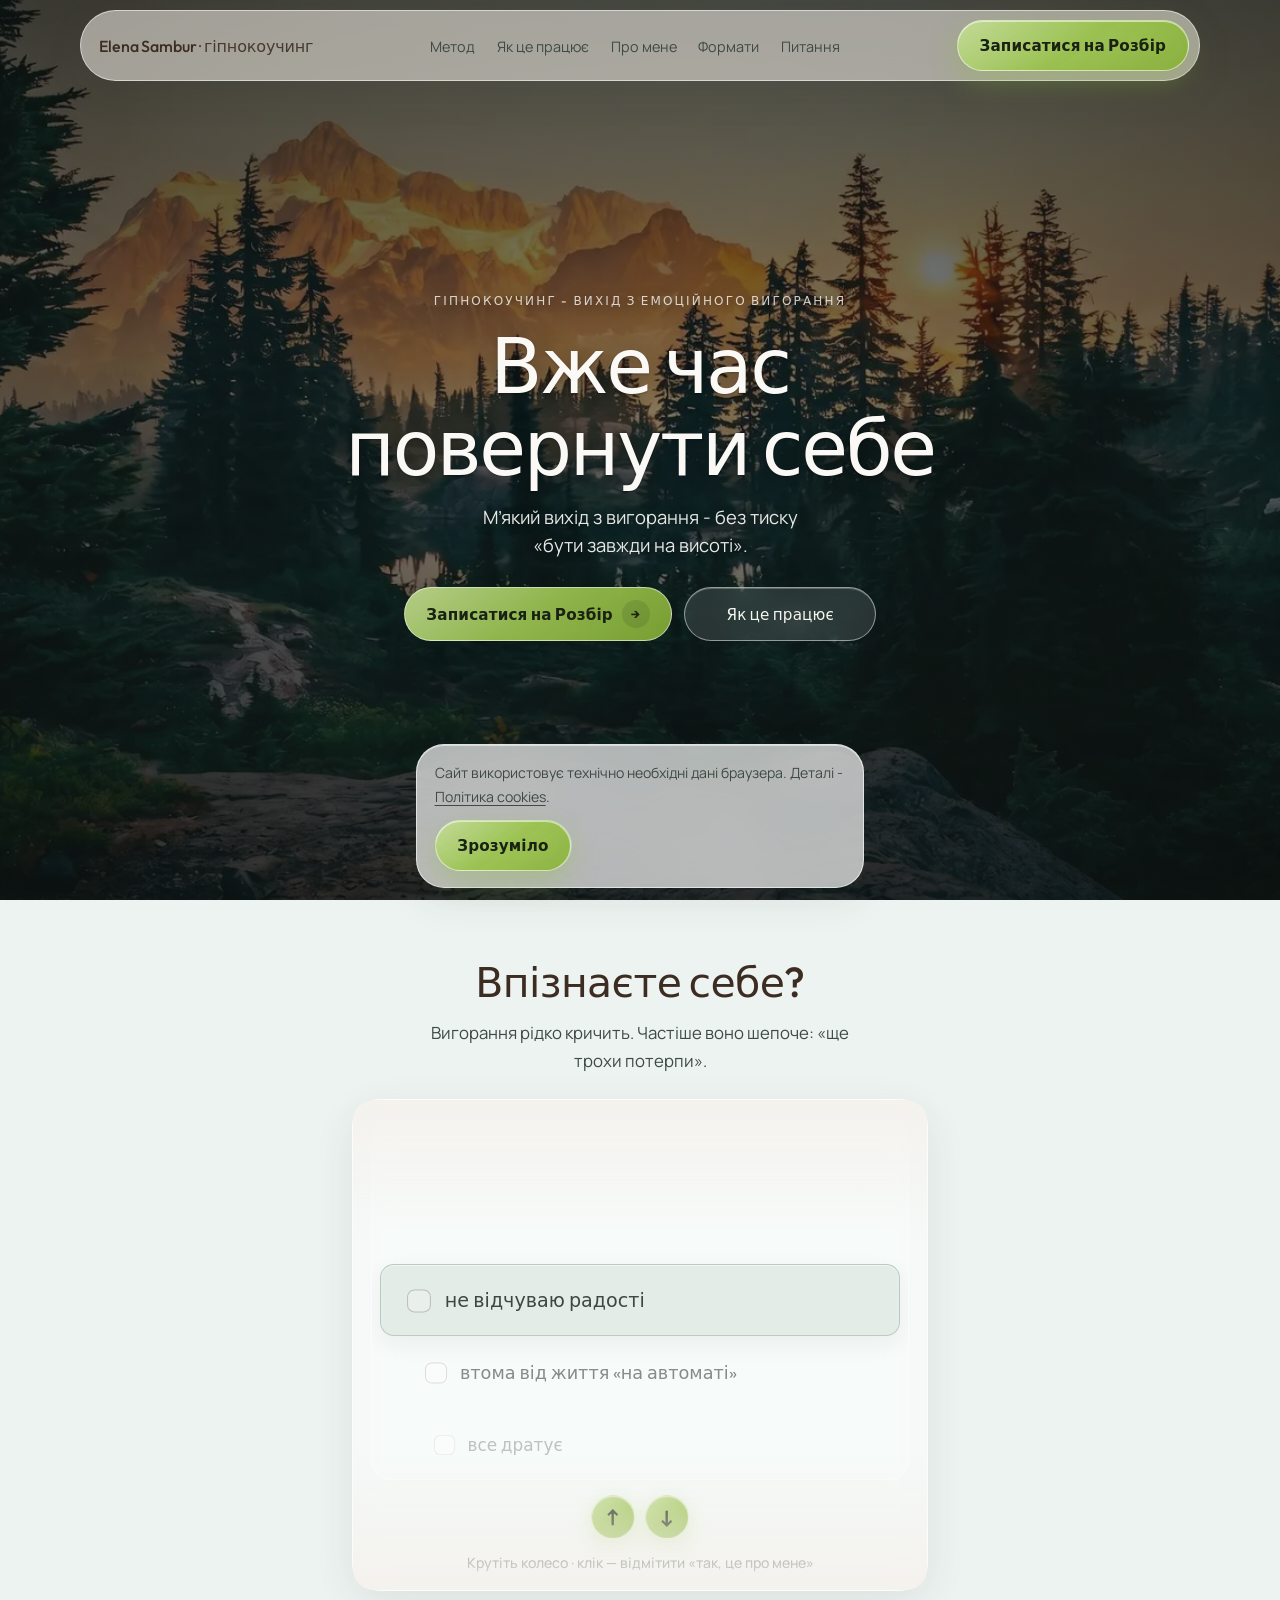
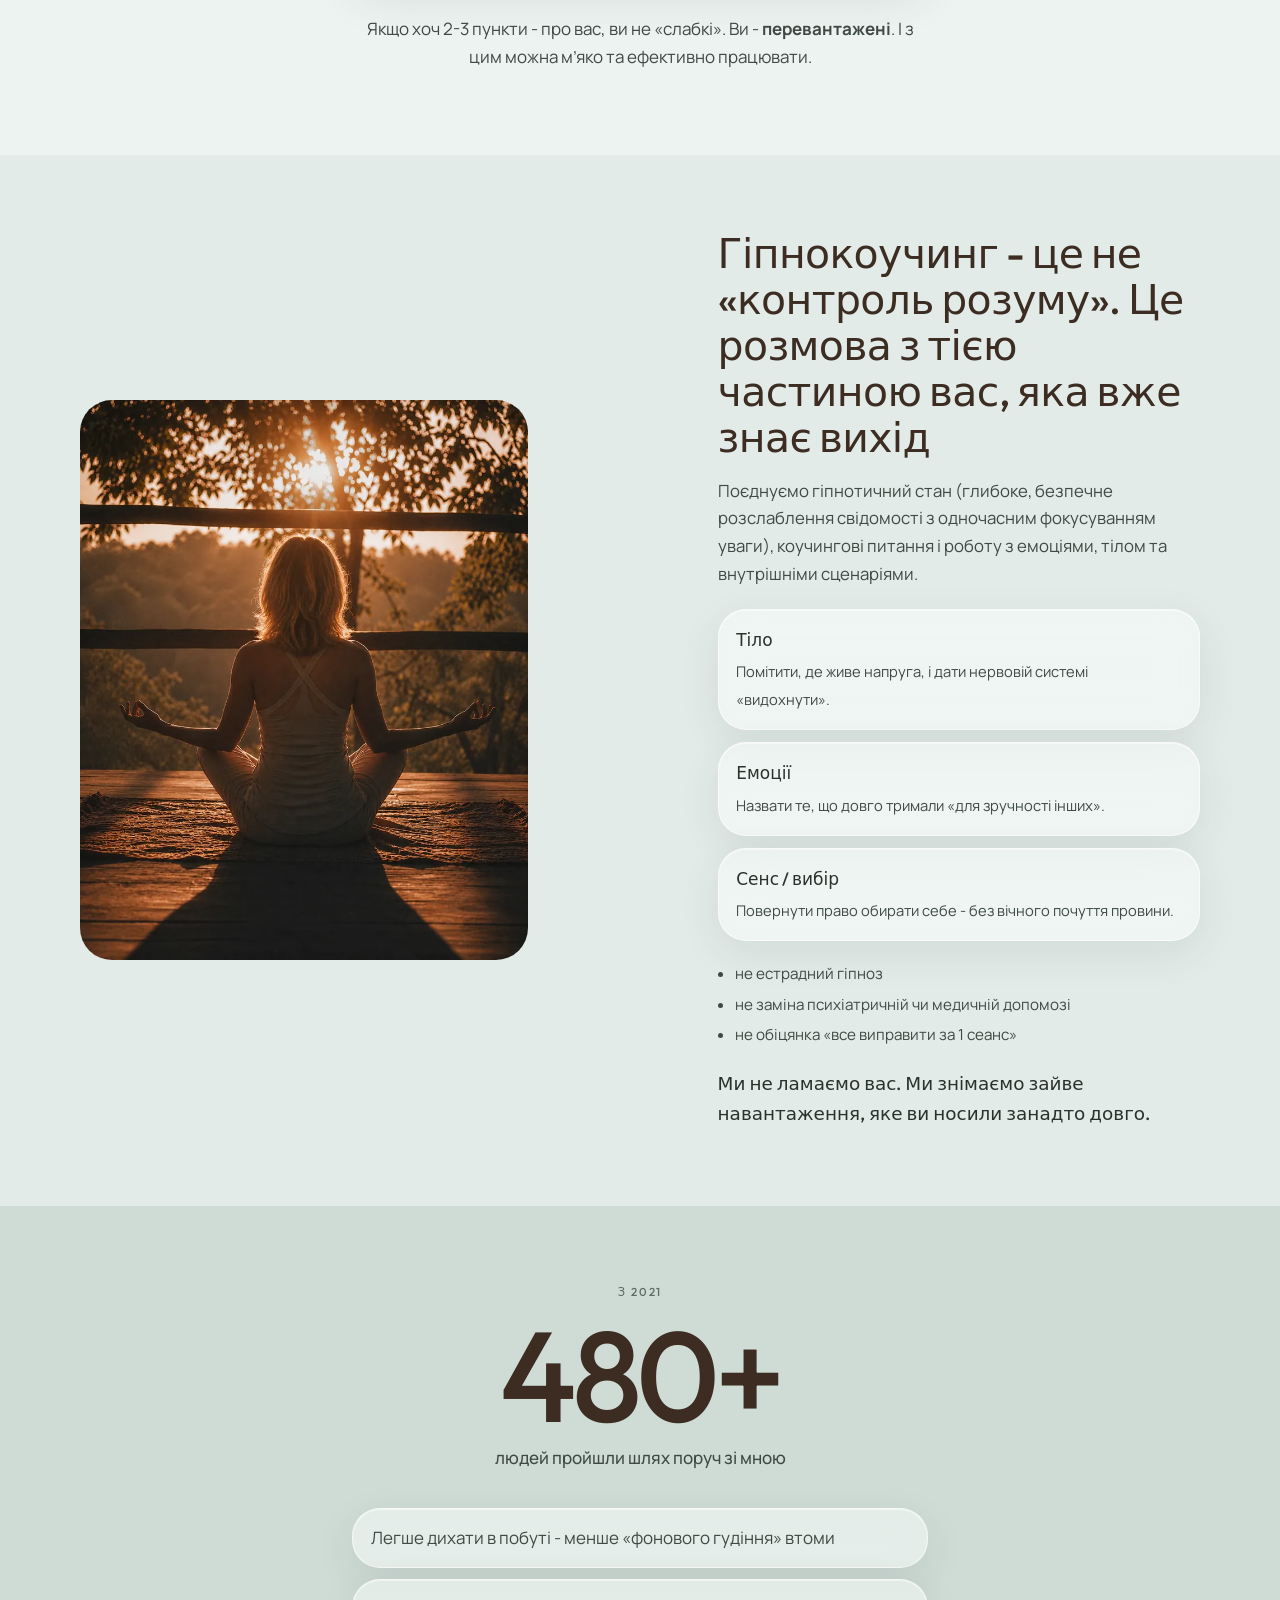
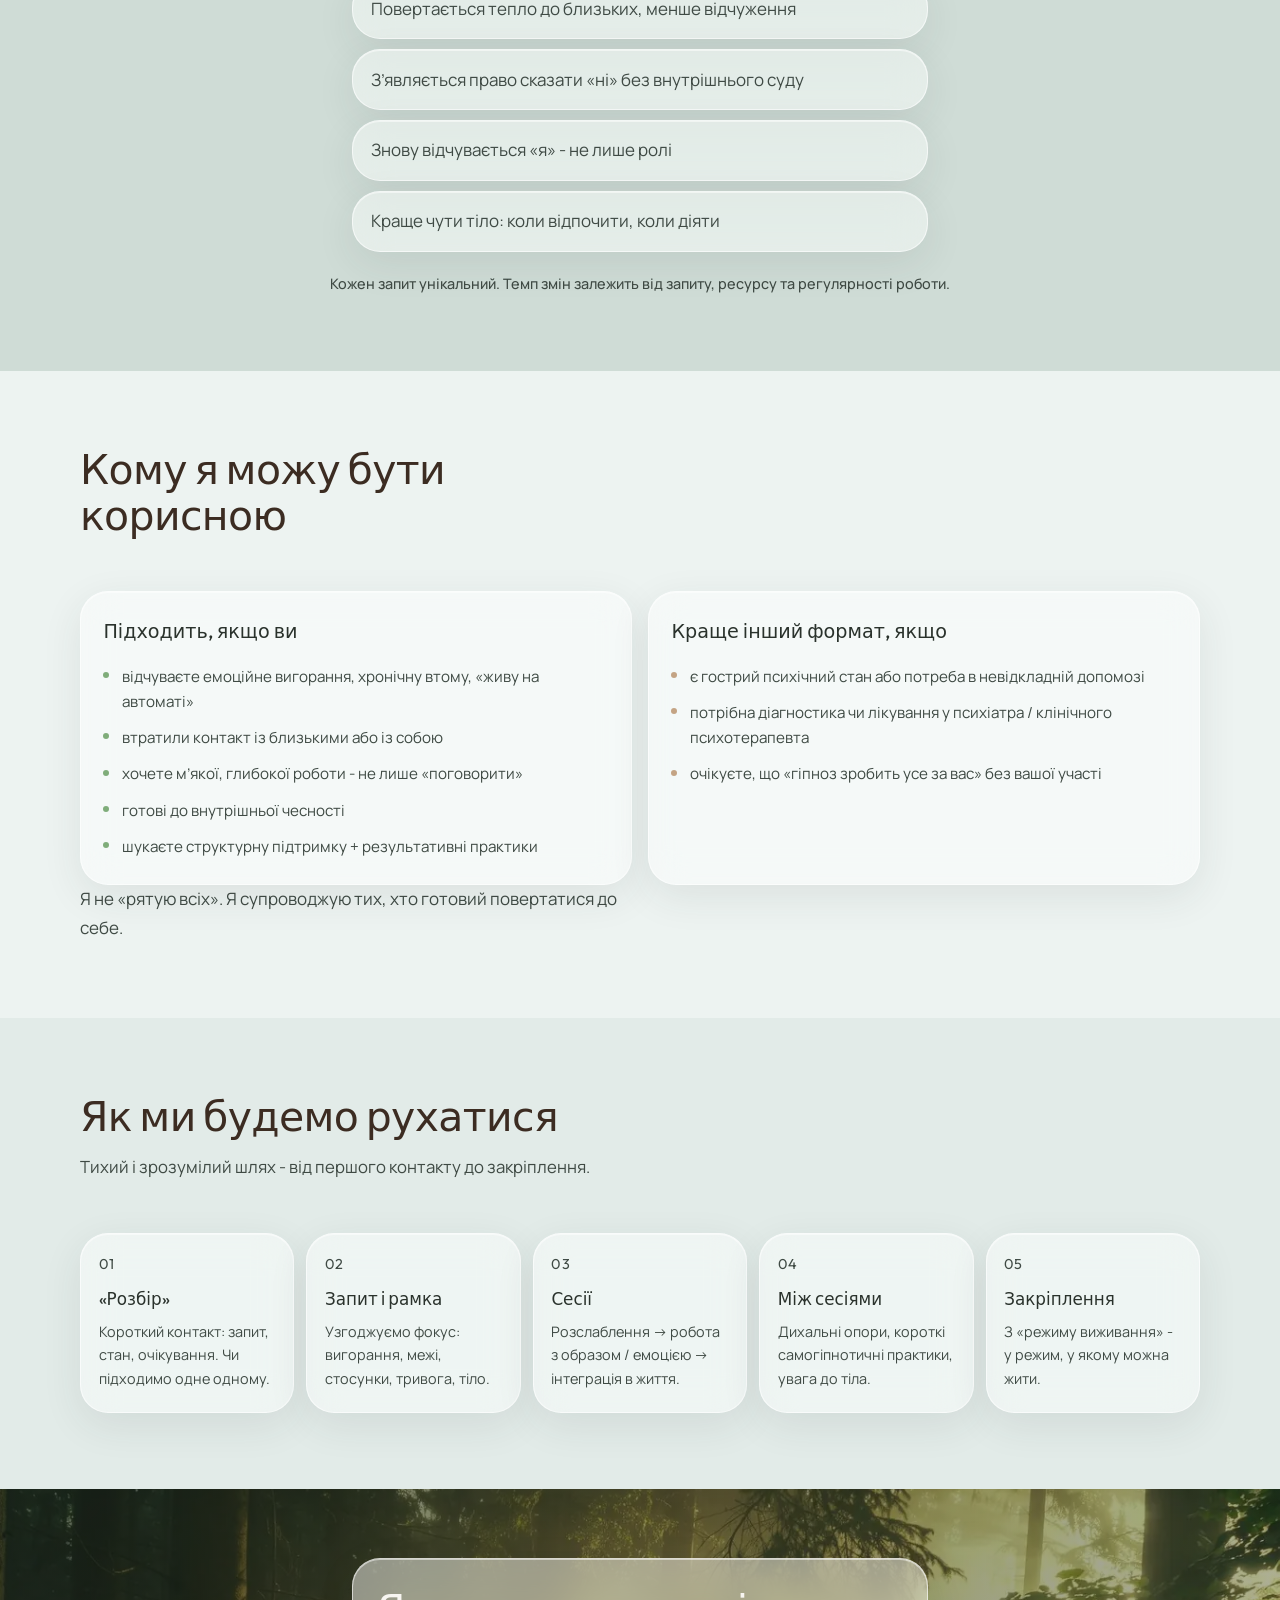
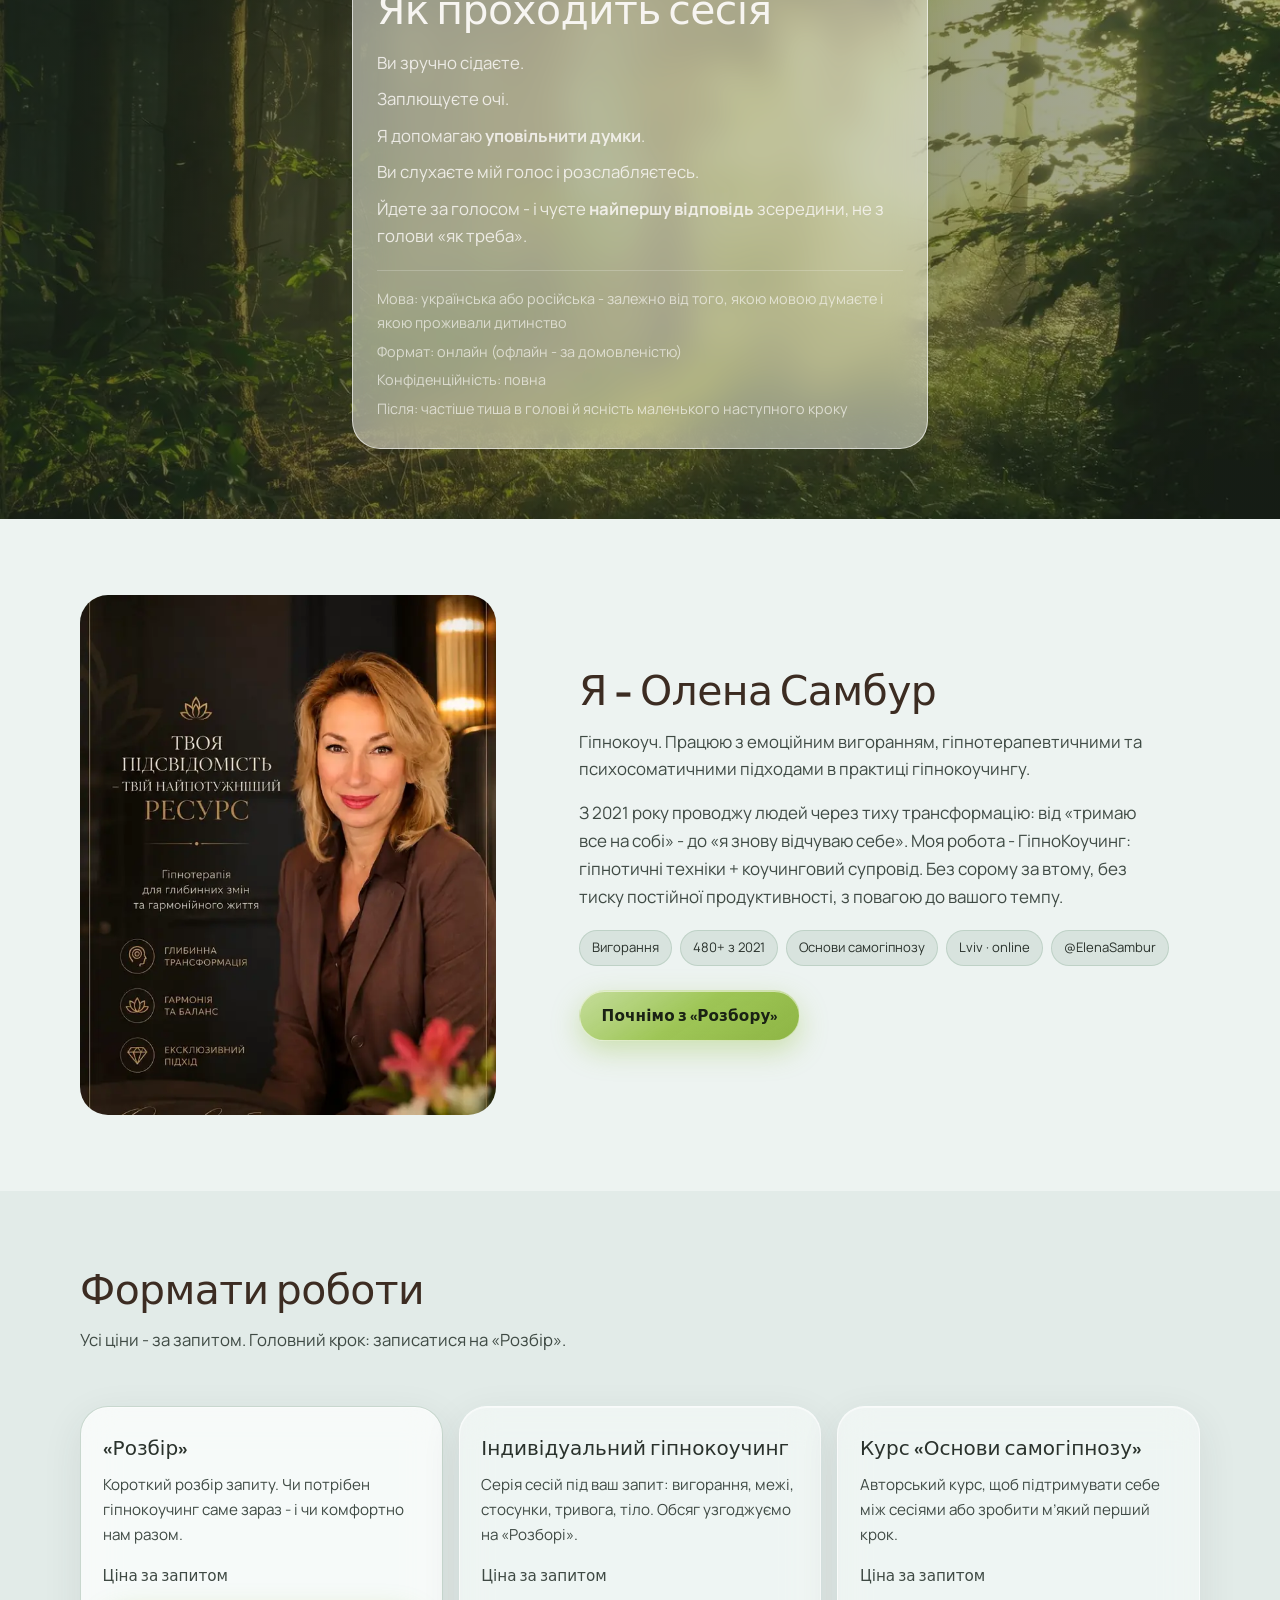
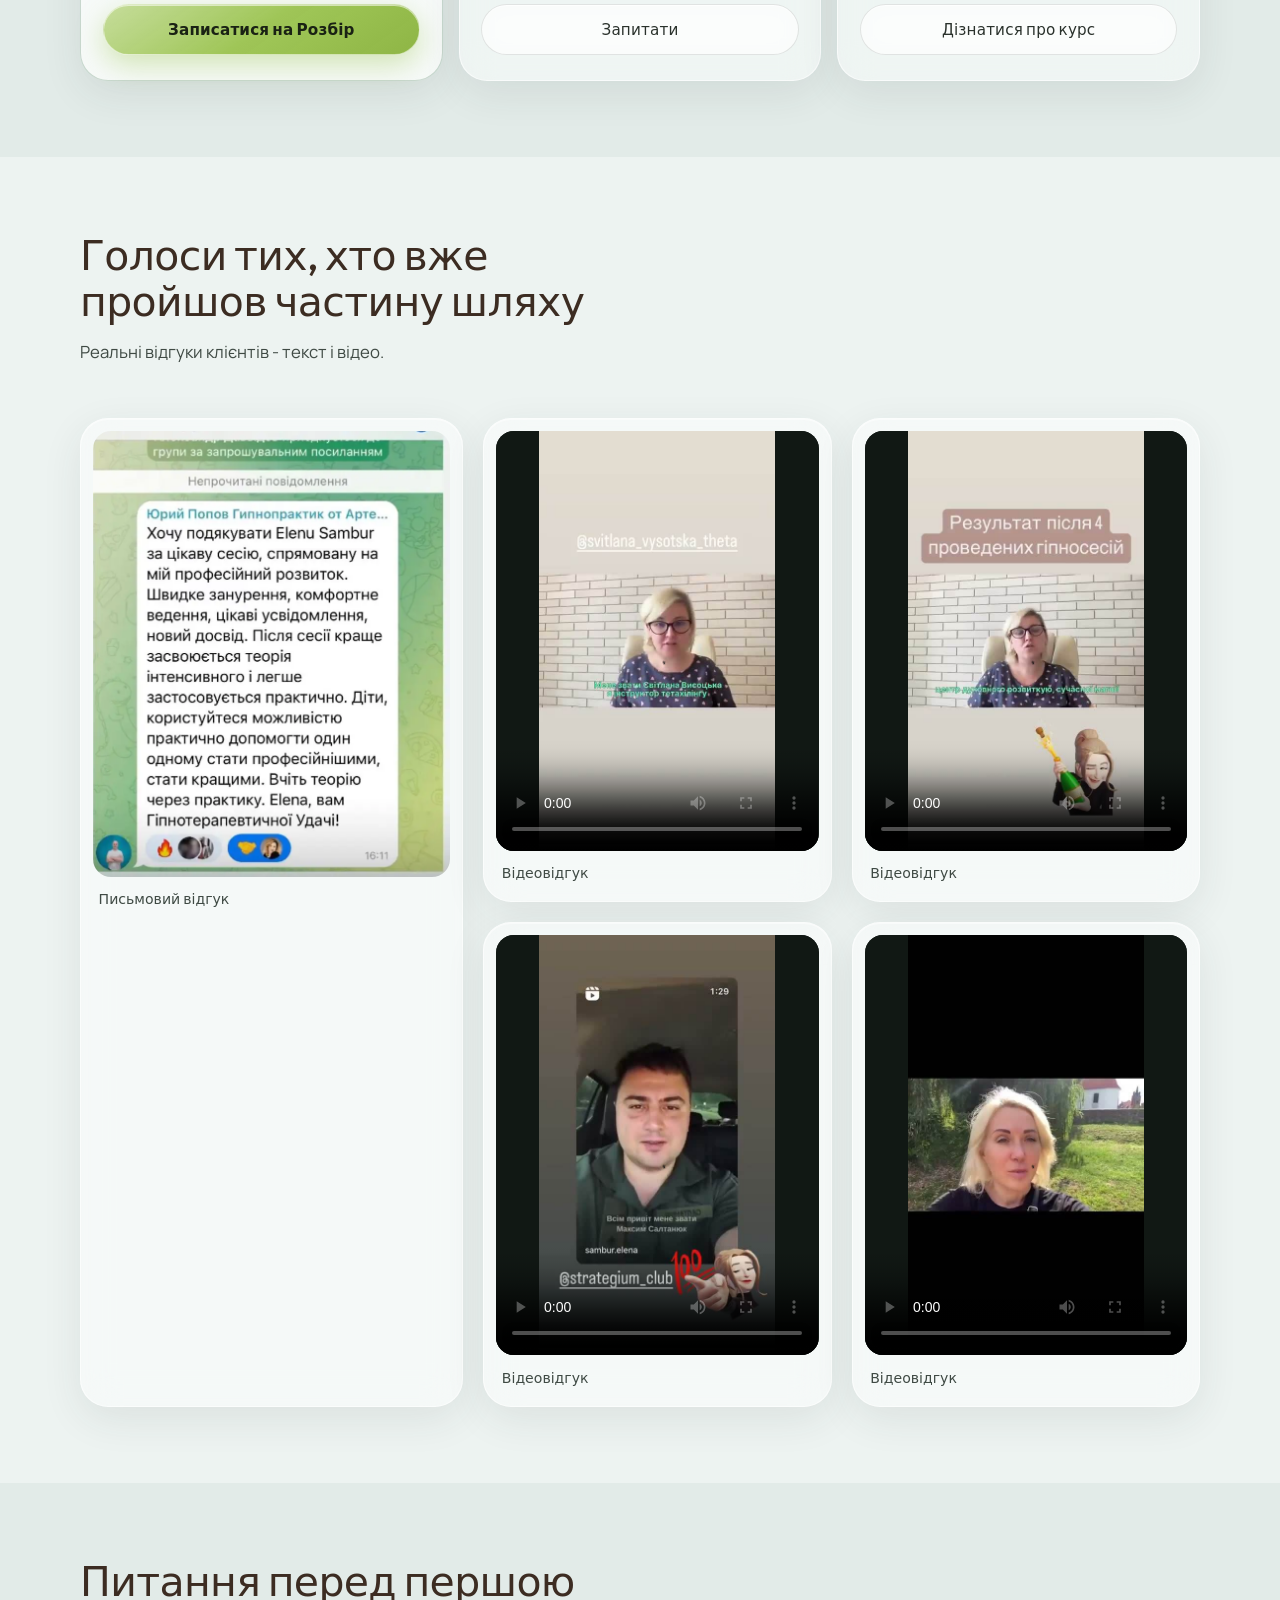
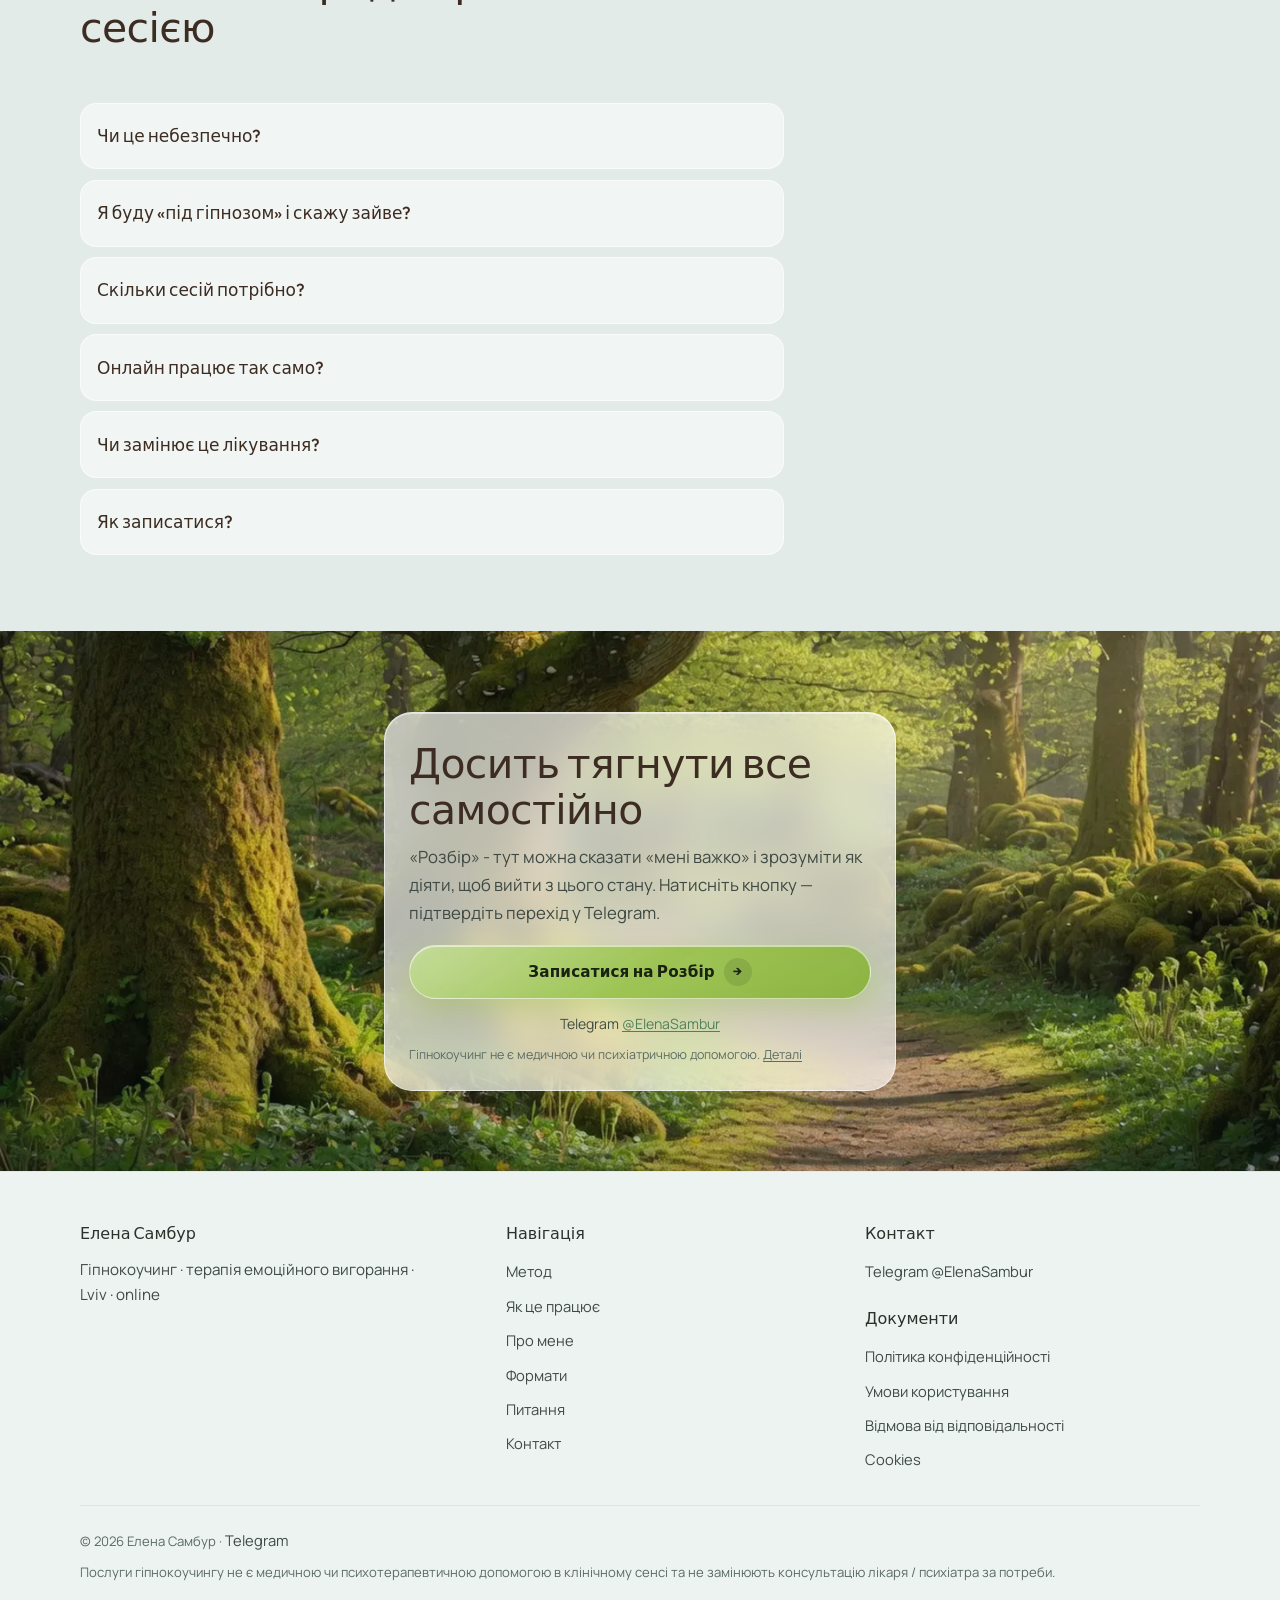
==== commit ae431368: "Add files via upload" ====
--- a/index.html
+++ b/index.html
@@ -10,8 +10,7 @@
     />
     <meta name="author" content="Елена Самбур" />
     <meta name="theme-color" content="#e2ebe8" />
-    <!-- TODO: після деплою замініть YOUR-DOMAIN.com на ваш реальний домен (https://) -->
-    <link rel="canonical" href="https://YOUR-DOMAIN.com/" />
+    <link rel="canonical" href="https://esambur.com/" />
 
     <!-- Open Graph (прев’ю в Telegram / Facebook / Instagram) -->
     <meta property="og:type" content="website" />
@@ -22,14 +21,9 @@
       property="og:description"
       content="М’який вихід з емоційного вигорання без тиску «бути завжди на висоті». Запис на «Розбір»."
     />
-    <!-- TODO: og:url — повна HTTPS-адреса головної після деплою -->
-    <meta property="og:url" content="https://YOUR-DOMAIN.com/" />
-    <!--
-      TODO: og:image — завантажте зображення 1200×630 px (JPG/PNG/WebP)
-      і підставте повний URL, напр. https://YOUR-DOMAIN.com/assets/images/og-cover.jpg
-      Тимчасово: hero (краще замінити на окремий cover 1200×630).
-    -->
-    <meta property="og:image" content="https://YOUR-DOMAIN.com/assets/images/hero1.jpg" />
+    <meta property="og:url" content="https://esambur.com/" />
+    <!-- Краще замінити на окремий cover 1200×630 (assets/images/og-cover.jpg) -->
+    <meta property="og:image" content="https://esambur.com/assets/images/hero1.jpg" />
     <meta property="og:image:width" content="1200" />
     <meta property="og:image:height" content="630" />
     <meta property="og:image:alt" content="Елена Самбур — гіпнокоучинг, вихід з емоційного вигорання" />
@@ -41,15 +35,11 @@
       name="twitter:description"
       content="М’який вихід з емоційного вигорання. Запис на «Розбір»."
     />
-    <!-- TODO: той самий cover 1200×630, що й og:image -->
-    <meta name="twitter:image" content="https://YOUR-DOMAIN.com/assets/images/hero1.jpg" />
-
-    <!--
-      Favicon: покладіть файли в /assets/icons/ і розкоментуйте/оновіть шляхи.
-      Рекомендовано: favicon.ico, favicon-32.png, apple-touch-icon.png (180×180).
-    -->
+    <meta name="twitter:image" content="https://esambur.com/assets/images/hero1.jpg" />
+
     <link rel="icon" href="./assets/icons/favicon.ico" sizes="any" />
     <link rel="icon" type="image/png" href="./assets/icons/favicon-32.png" sizes="32x32" />
+    <link rel="icon" type="image/png" href="./assets/icons/favicon-48.png" sizes="48x48" />
     <link rel="apple-touch-icon" href="./assets/icons/apple-touch-icon.png" sizes="180x180" />
 
     <link rel="preconnect" href="https://fonts.googleapis.com" />
@@ -768,9 +758,8 @@
         <div class="final__panel glass glass--strong reveal">
           <h2 class="display" id="zapis-title">Досить тягнути все самостійно</h2>
           <p class="lede">
-            «Розбір» - тихе місце сказати «мені важко» і зрозуміти, що далі. Натисніть кнопку —
-            підтвердіть перехід у Telegram. Відкриється чат із готовим текстом; можете змінити його
-            перед відправкою.
+            «Розбір» - тут можна сказати «мені важко» і зрозуміти як діяти, щоб вийти з цього стану.
+            Натисніть кнопку — підтвердіть перехід у Telegram.
           </p>
           <div class="contact-cta">
             <a
--- a/css/styles.css
+++ b/css/styles.css
@@ -927,27 +927,6 @@
   }
 }
 
-.consent {
-  display: flex;
-  gap: 0.65rem;
-  align-items: flex-start;
-  font-size: 0.82rem;
-  line-height: 1.45;
-  color: var(--ink-muted);
-}
-
-.consent input {
-  margin-top: 0.2rem;
-  accent-color: var(--accent-deep);
-  width: 1rem;
-  height: 1rem;
-  flex-shrink: 0;
-}
-
-.consent a {
-  color: var(--ink);
-}
-
 .micro-disclaimer {
   margin-top: 0.75rem;
   font-size: 0.78rem;
